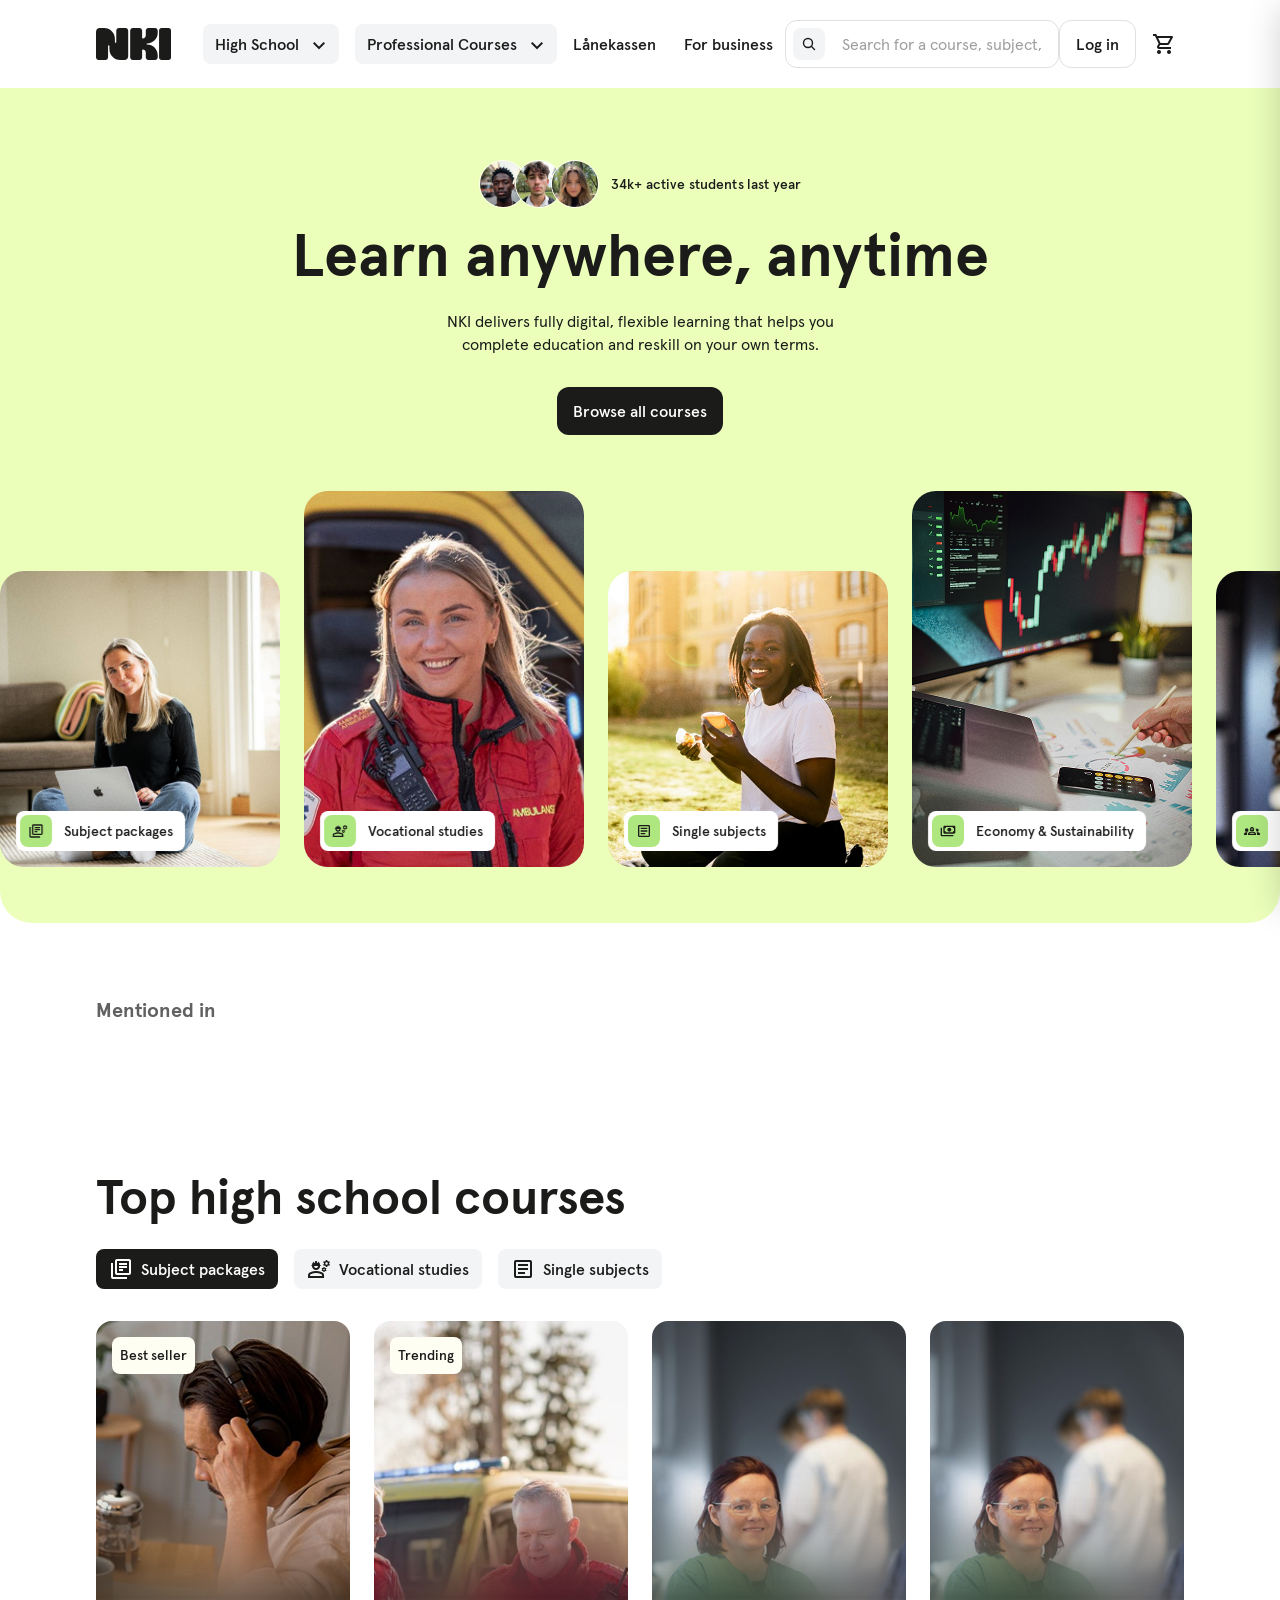
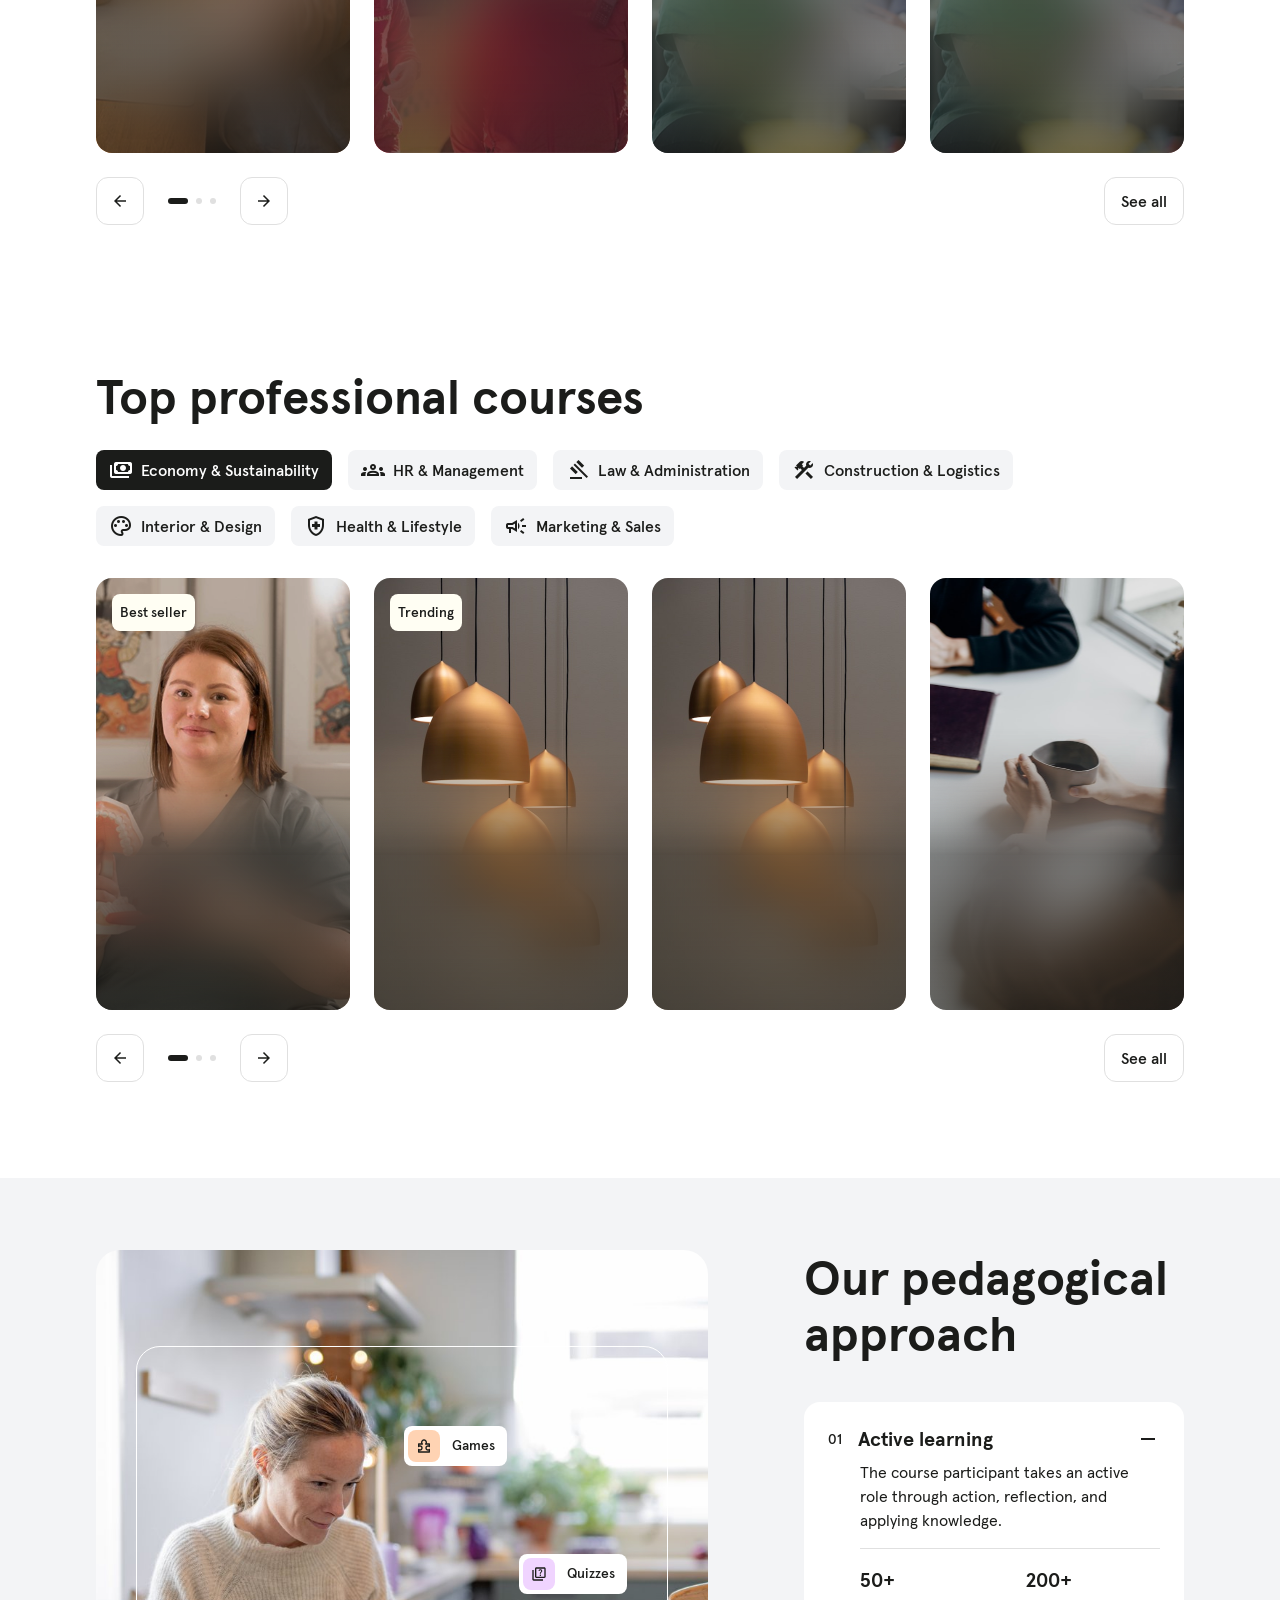
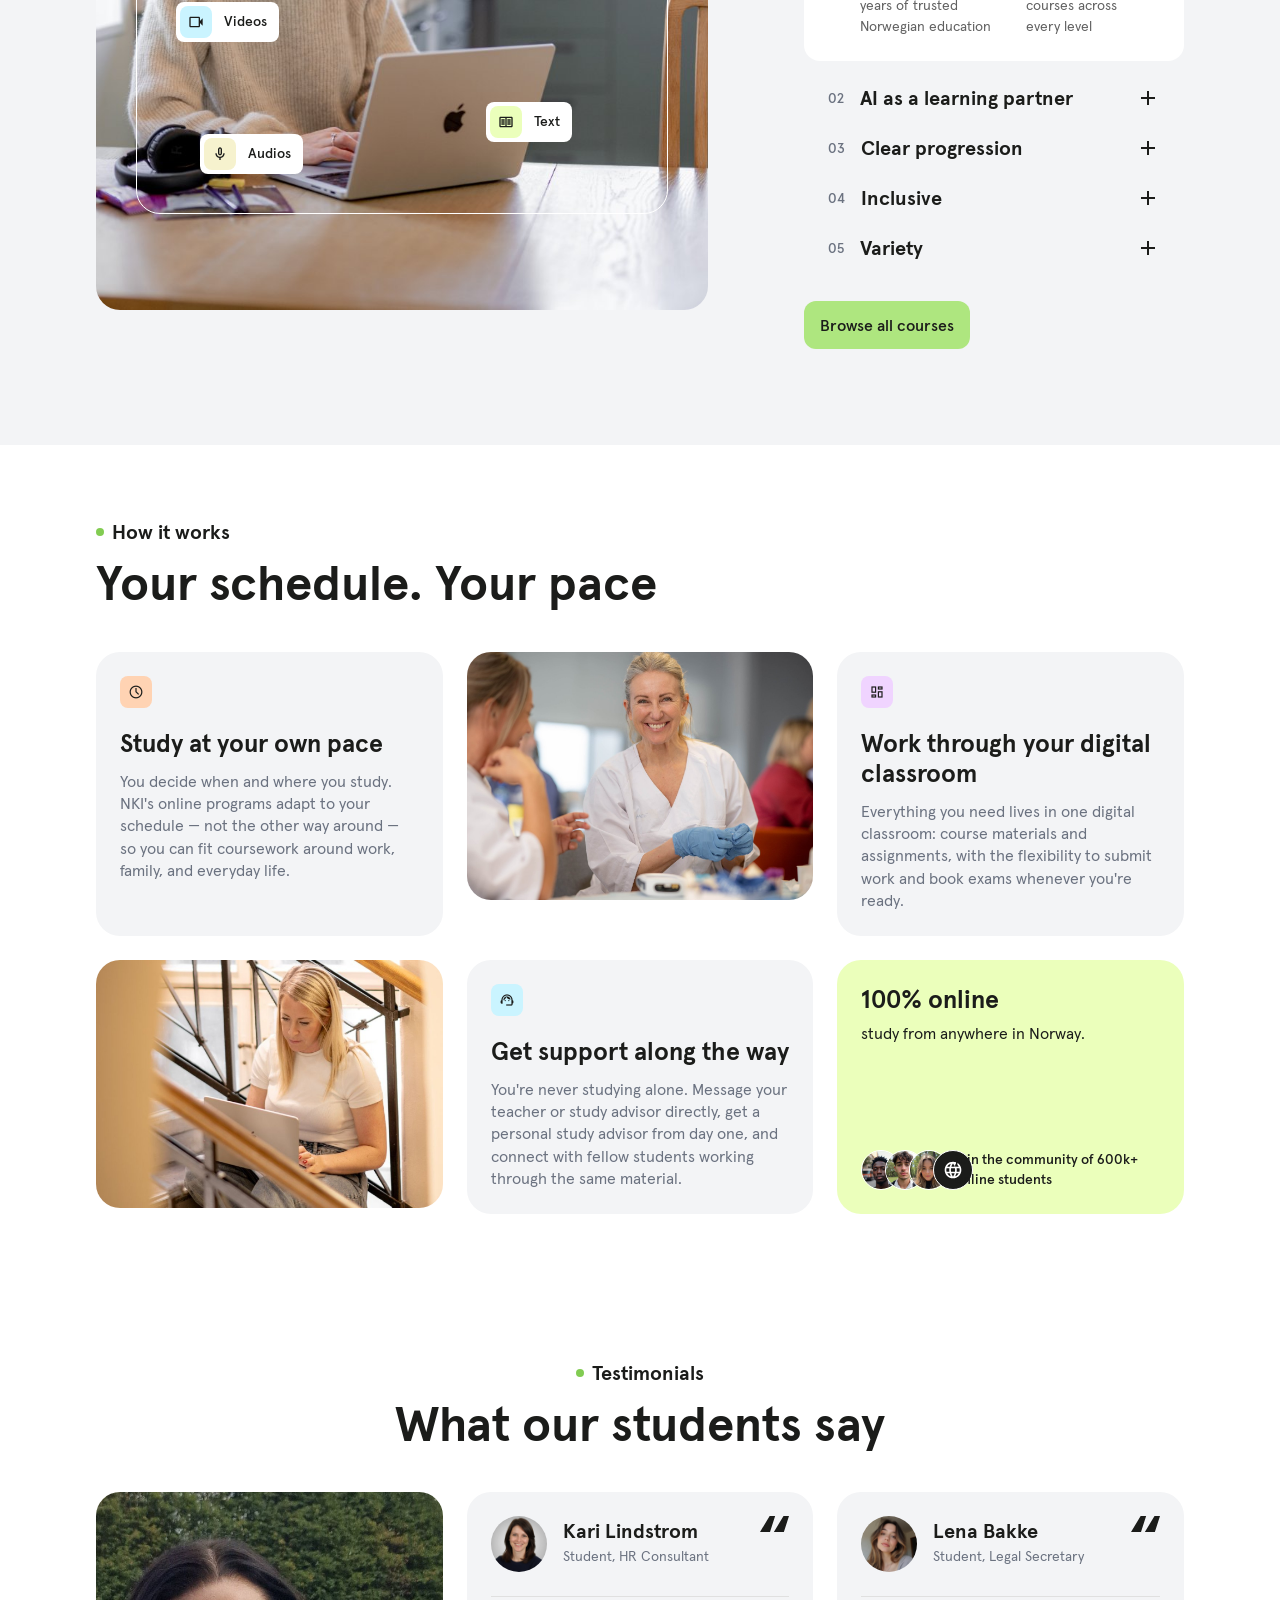
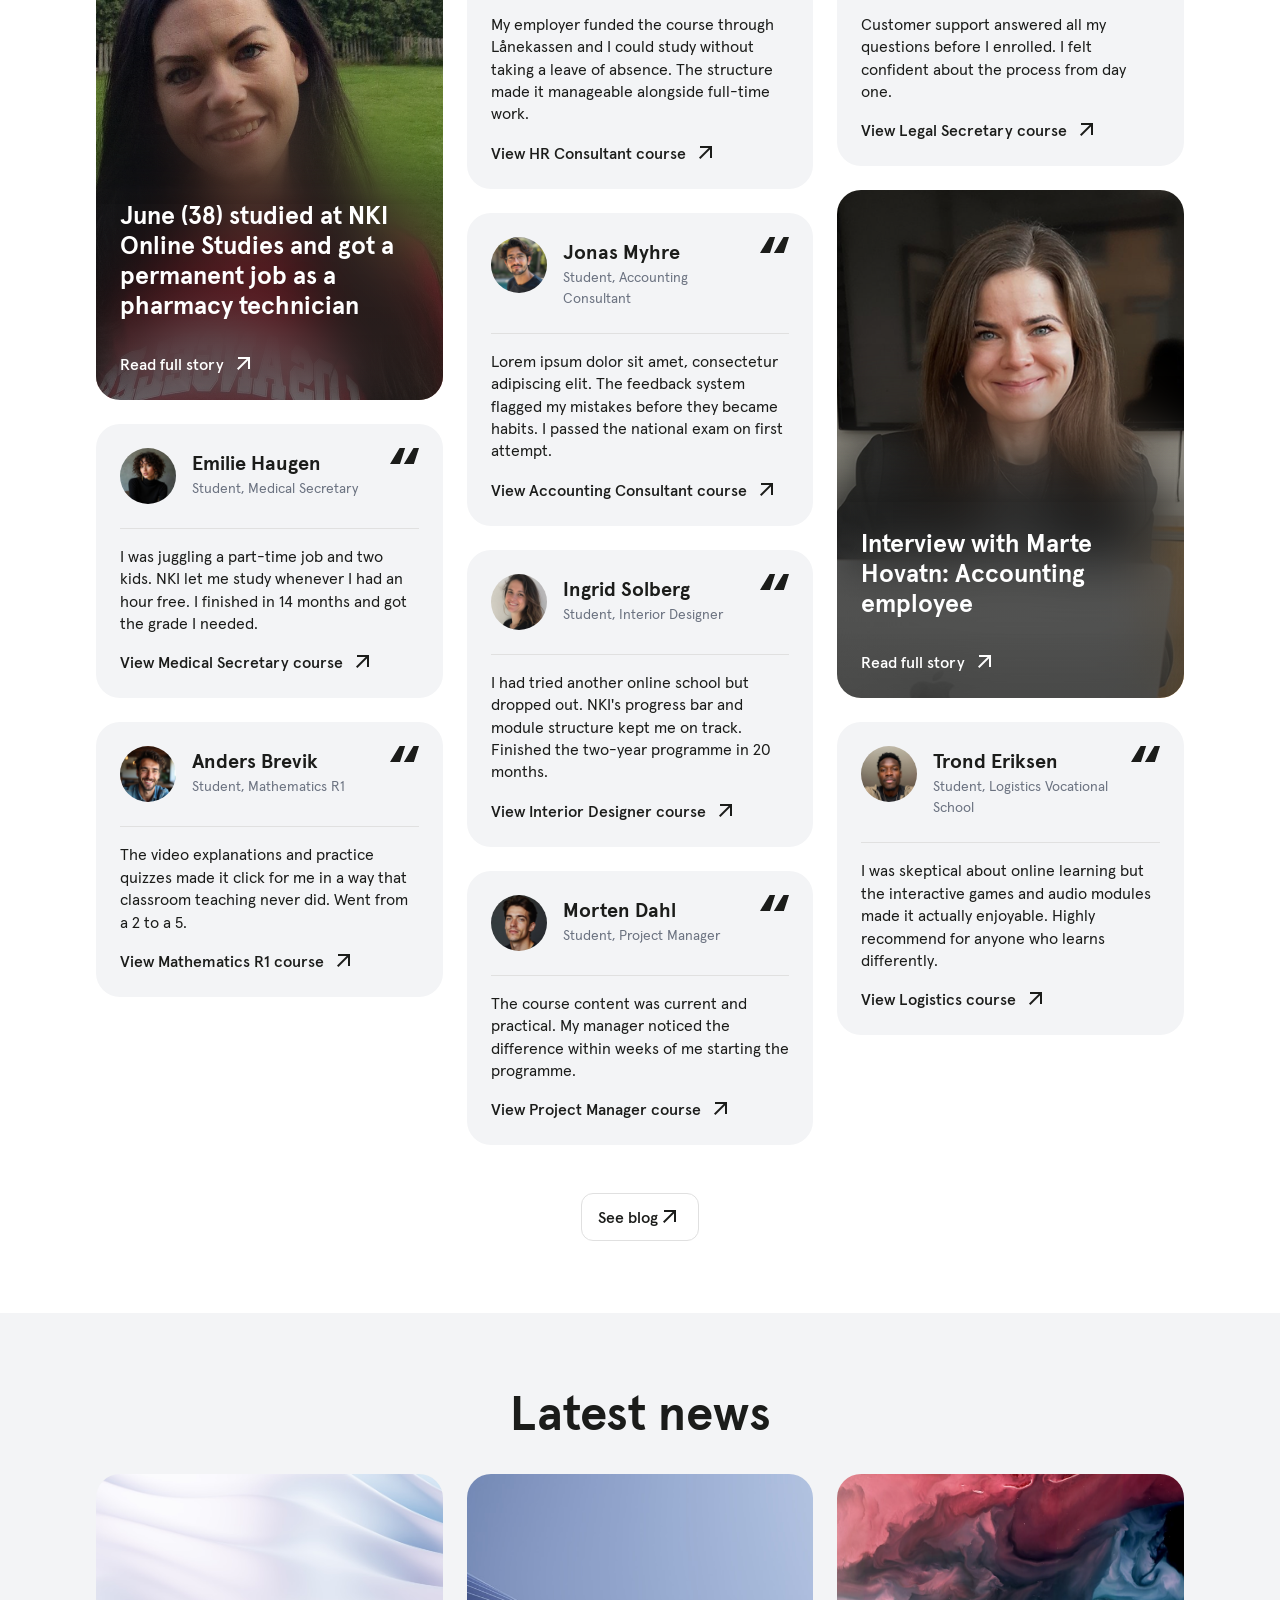
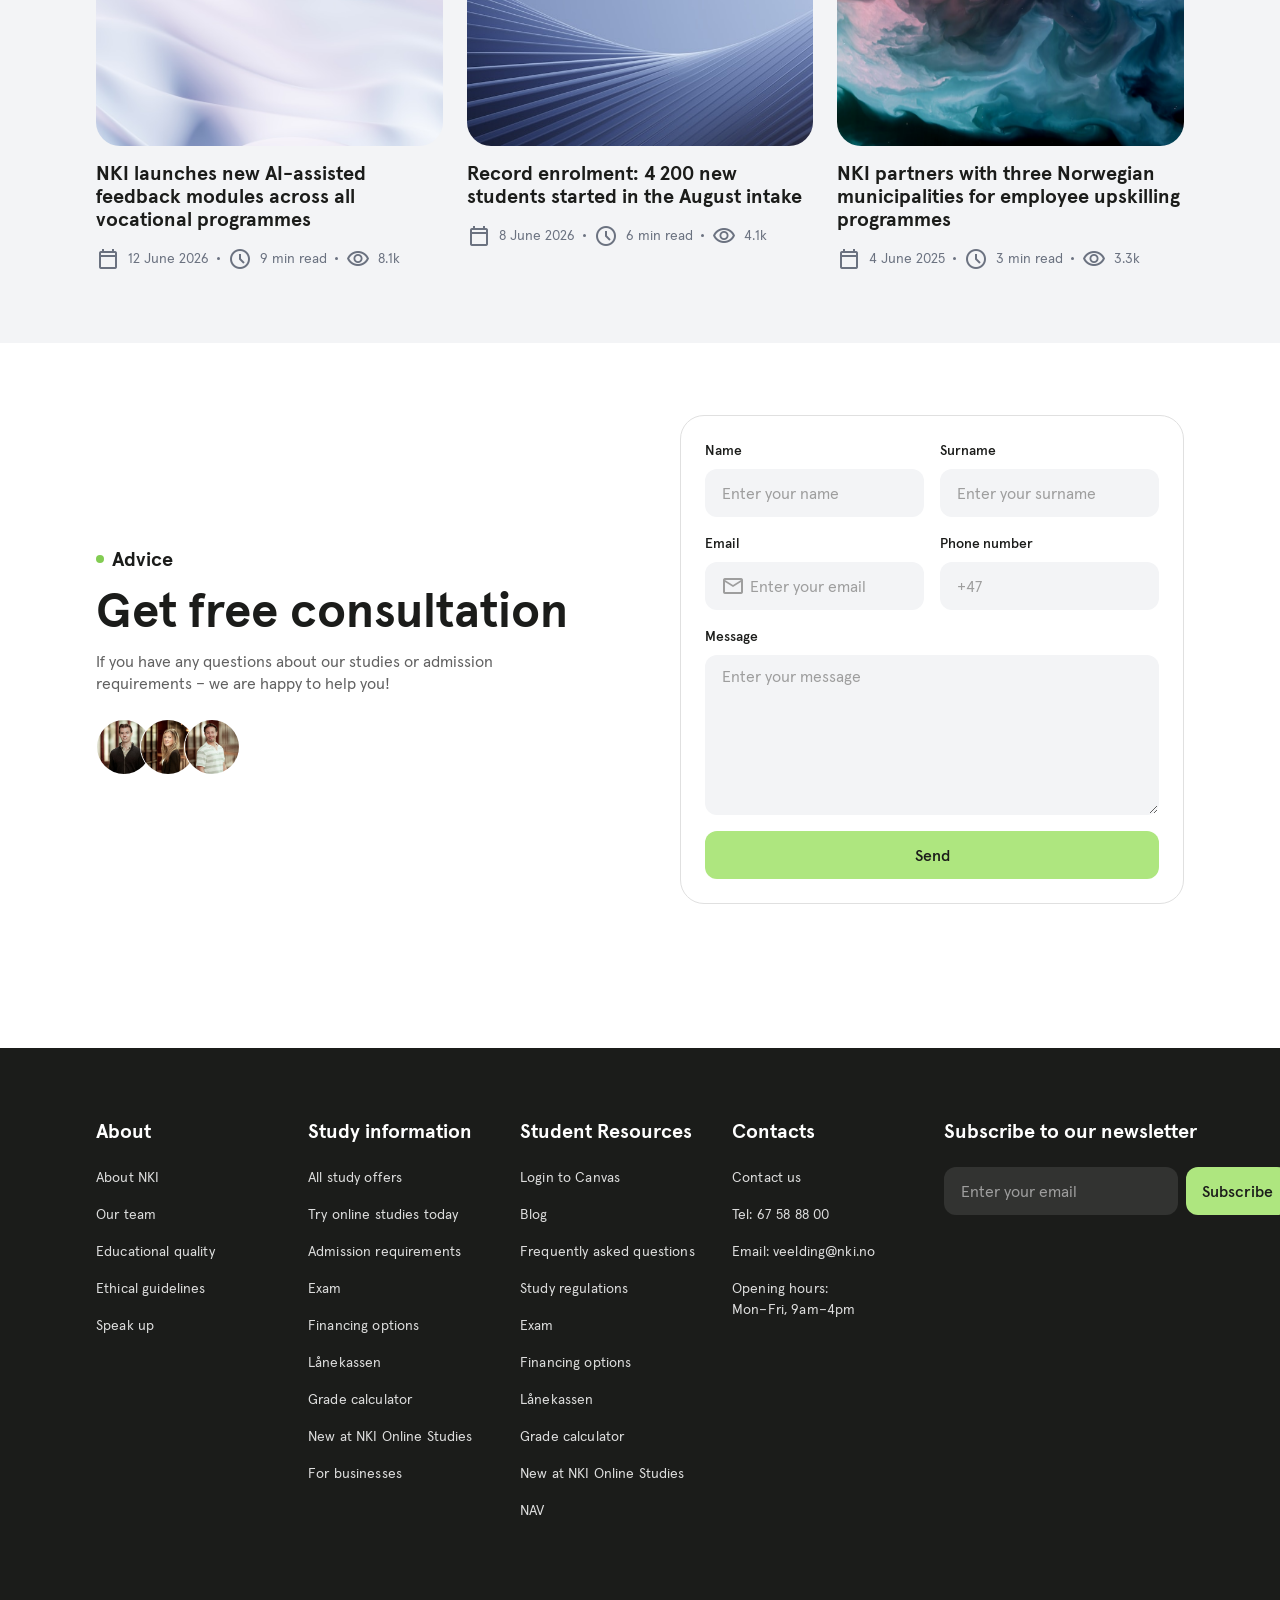
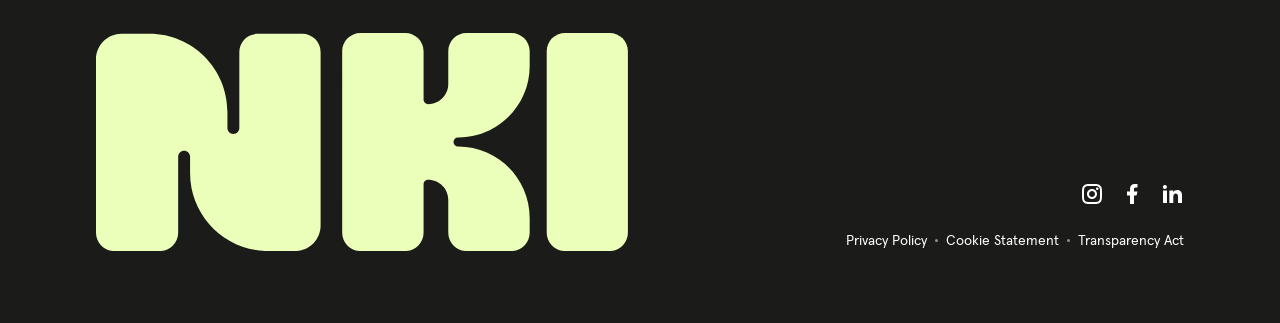
==== index.html @ 6afade83 "For Business calc: place each ROI metric icon in a subtle-accent color box (DS node 187:4405 palette" ====
<!DOCTYPE html>
<html lang="no">
<head>
  <meta charset="UTF-8">
  <meta name="viewport" content="width=device-width, initial-scale=1">
  <title>NKI Nettstudier — Homepage (lo-fi prototype)</title>
  <link rel="stylesheet" href="wireframe.css">
  <link rel="stylesheet" href="https://fonts.googleapis.com/css2?family=Material+Symbols+Outlined:opsz,wght,FILL,GRAD@20,400,0,0">
</head>
<body>

<!-- ════════════════════════════════════════════
     HEADER — fixed/sticky
════════════════════════════════════════════ -->
<header class="site-header">
  <div class="header-inner">

    <div class="header-brand-nav">
    <!-- 2.1 Logo -->
    <a href="#" class="header-logo" id="headerLogo">
      <img
        src="logos/NKI_Logo_Black_L.svg"
        alt="NKI Nettstudier">
    </a>

    <!-- 2.2 Primary navigation -->
    <nav class="primary-nav" aria-label="Primary">
      <ul class="nav-list">

        <!-- Tab 1: High School -->
        <li class="nav-item has-dropdown" id="tab-hs">
          <button class="nav-tab" aria-expanded="false">High School <span class="material-symbols-outlined chevron">keyboard_arrow_down</span></button>
          <div class="dropdown">
            <ul class="dropdown-list">
              <!-- High School Subject Packages › -->
              <li class="dropdown-item has-mega">
                <span class="item-label"><span class="material-symbols-outlined item-icon">library_books</span>Subject packages</span>
                <span class="material-symbols-outlined mega-arrow">chevron_right</span>
                <div class="mega-panel">
                  <ul>
                    <li>Generell studiekompetanse (23/5-regelen)</li>
                    <li>Påbygg Vg3</li>
                    <li>Påbygg Vg4</li>
                    <li>Medisinpakke Norge</li>
                    <li>Medisinpakke utland</li>
                    <li>Ingeniørpakken</li>
                    <li>Forkurs til ingeniørutdanning</li>
                  </ul>
                </div>
              </li>
              <!-- Vocational Studies for High School › -->
              <li class="dropdown-item has-mega">
                <span class="item-label"><span class="material-symbols-outlined item-icon">engineering</span>Vocational studies</span>
                <span class="material-symbols-outlined mega-arrow">chevron_right</span>
                <div class="mega-panel">
                  <ul>
                    <li>Health and upbringing subjects Vg1</li>
                    <li>Health worker subject Vg2</li>
                    <li>Ambulance subject Vg2</li>
                    <li>Child and youth work subject Vg2</li>
                    <li>Health Service Subject Vg2</li>
                    <li>Health Secretary Vg3</li>
                    <li>Dental secretary Vg3</li>
                    <li>Electrical and computer technology Vg1</li>
                    <li>Electrical energy and ecom Vg2</li>
                  </ul>
                </div>
              </li>
              <!-- High School Single Subjects › -->
              <li class="dropdown-item has-mega">
                <span class="item-label"><span class="material-symbols-outlined item-icon">article</span>Single Subjects</span>
                <span class="material-symbols-outlined mega-arrow">chevron_right</span>
                <div class="mega-panel">
                  <div class="mega-label">Most popular</div>
                  <ul>
                    <li>Mathematics R1</li>
                    <li>Mathematics R2</li>
                    <li>Biology 1</li>
                    <li>Biology 2</li>
                    <li>Chemistry 1</li>
                    <li>Chemistry 2</li>
                    <li>Physics 1</li>
                    <li>Mathematics S1</li>
                    <li>Mathematics S2</li>
                    <li>Geosciences 1</li>
                    <li>Mathematics 1T</li>
                  </ul>
                  <a href="#" class="mega-see-all">See all</a>
                </div>
              </li>
            </ul>
          </div>
        </li>

        <!-- Tab 2: Professional Courses -->
        <li class="nav-item has-dropdown" id="tab-sa">
          <button class="nav-tab" aria-expanded="false">Professional Courses <span class="material-symbols-outlined chevron">keyboard_arrow_down</span></button>
          <div class="dropdown">
            <ul class="dropdown-list">
              <li class="dropdown-item has-mega">
                <span class="item-label"><span class="material-symbols-outlined item-icon">payments</span>Economy and sustainability</span>
                <span class="material-symbols-outlined mega-arrow">chevron_right</span>
                <div class="mega-panel">
                  <div class="mega-label">Most popular</div>
                  <ul>
                    <li>Accounting consultant – 60 credits</li>
                    <li>Payroll and human resources employee – 30 credits</li>
                    <li>Accounting employee – 30 credits</li>
                    <li>Sustainability consultant – sustainable operations – 60 credits</li>
                    <li>Circular economy and climate accounting – 30 credits</li>
                    <li>Salary - Tripletex – 9 points</li>
                    <li>Introduction to financial management – online course</li>
                    <li>Circular economy – online course</li>
                    <li>Environmental reporting – 15 credits</li>
                  </ul>
                  <a href="#" class="mega-see-all">See all</a>
                </div>
              </li>
              <li class="dropdown-item has-mega">
                <span class="item-label"><span class="material-symbols-outlined item-icon">groups</span>HR and Management</span>
                <span class="material-symbols-outlined mega-arrow">chevron_right</span>
                <div class="mega-panel">
                  <div class="mega-label">Most popular</div>
                  <ul>
                    <li>HR consultant – 60 credits</li>
                    <li>Practical management – 30 credits</li>
                    <li>Project manager – 30 credits</li>
                    <li>Management and financial management – 30 credits</li>
                    <li>Practical HR management – course</li>
                    <li>The digital workplace – course</li>
                    <li>Relationship management – 5 credits</li>
                    <li>Human Resources Management – 10 credits</li>
                  </ul>
                  <a href="#" class="mega-see-all">See all</a>
                </div>
              </li>
              <li class="dropdown-item has-mega">
                <span class="item-label"><span class="material-symbols-outlined item-icon">gavel</span>Law and administration</span>
                <span class="material-symbols-outlined mega-arrow">chevron_right</span>
                <div class="mega-panel">
                  <div class="mega-label">Most popular</div>
                  <ul>
                    <li>Office worker – course</li>
                    <li>Legal secretary – 60 credits</li>
                    <li>Caseworker – 30 credits</li>
                    <li>Case management in the health and care sector – course</li>
                    <li>Legal office assistant – 30 credits</li>
                    <li>Microsoft Office 365 basic – 5 points</li>
                    <li>Business Law – 10 credits</li>
                    <li>Labor law – course</li>
                  </ul>
                  <a href="#" class="mega-see-all">See all</a>
                </div>
              </li>
              <li class="dropdown-item has-mega">
                <span class="item-label"><span class="material-symbols-outlined item-icon">construction</span>Construction and logistics</span>
                <span class="material-symbols-outlined mega-arrow">chevron_right</span>
                <div class="mega-panel">
                  <div class="mega-label">Most popular</div>
                  <ul>
                    <li>Logistics Vocational School – 30 credits</li>
                    <li>Operations technician – construction and property – 30 credits</li>
                    <li>Technical draftsman – construction – course</li>
                    <li>Revit Architecture – course</li>
                    <li>Technical installations – 10 credits</li>
                    <li>Preparatory course Bachelor of Engineering – course</li>
                    <li>ArchiCad drawing course – course</li>
                    <li>Technology and digital competence – 5 credits</li>
                    <li>License for passenger and freight transport – course</li>
                  </ul>
                  <a href="#" class="mega-see-all">See all</a>
                </div>
              </li>
              <li class="dropdown-item has-mega">
                <span class="item-label"><span class="material-symbols-outlined item-icon">palette</span>Interior and design</span>
                <span class="material-symbols-outlined mega-arrow">chevron_right</span>
                <div class="mega-panel">
                  <ul>
                    <li>Interior designer</li>
                    <li>Home Stylist</li>
                  </ul>
                </div>
              </li>
              <li class="dropdown-item has-mega">
                <span class="item-label"><span class="material-symbols-outlined item-icon">health_and_safety</span>Health and lifestyle</span>
                <span class="material-symbols-outlined mega-arrow">chevron_right</span>
                <div class="mega-panel">
                  <div class="mega-label">Most popular</div>
                  <ul>
                    <li>Medical Secretary</li>
                    <li>Dental assistant</li>
                    <li>Health and upbringing subjects</li>
                    <li>Nursing assistant</li>
                    <li>Ambulance profession</li>
                    <li>Case management in the health and care sector</li>
                    <li>Healthcare profession</li>
                    <li>Exercise as medicine</li>
                    <li>Health Secretary</li>
                    <li>Stress and stress management</li>
                    <li>Nutrition and sustainable diet</li>
                  </ul>
                  <a href="#" class="mega-see-all">See all</a>
                </div>
              </li>
              <li class="dropdown-item has-mega">
                <span class="item-label"><span class="material-symbols-outlined item-icon">campaign</span>Marketing and sales</span>
                <span class="material-symbols-outlined mega-arrow">chevron_right</span>
                <div class="mega-panel">
                  <div class="mega-label">Most popular</div>
                  <ul>
                    <li>Introduction to digital marketing – course</li>
                    <li>Consultative sales – course</li>
                    <li>Social Media and Content Marketing – course</li>
                    <li>Google tools – course</li>
                    <li>Introduction to Marketing – course</li>
                  </ul>
                  <a href="#" class="mega-see-all">See all</a>
                </div>
              </li>
            </ul>
          </div>
        </li>

        <!-- Tab 6–7: Plain links -->
        <li class="nav-item"><a href="#" class="nav-tab plain">Lånekassen</a></li>
        <li class="nav-item"><a href="#" class="nav-tab plain" id="navBusinessLink">For business</a></li>

      </ul>
    </nav>
    </div>

    <!-- 2.3 Search bar -->
    <div class="header-search">
      <div class="search-wrap">
        <span class="search-icon-left" aria-hidden="true">
          <svg width="14" height="14" viewBox="0 0 14 14" fill="none">
            <circle cx="6" cy="6" r="4.5" stroke="currentColor" stroke-width="1.4"/>
            <line x1="9.5" y1="9.5" x2="12.5" y2="12.5" stroke="currentColor" stroke-width="1.4" stroke-linecap="round"/>
          </svg>
        </span>
        <input
          type="text"
          id="headerSearch"
          class="search-input"
          placeholder="Search for a course, subject, topic..."
          autocomplete="off"
          aria-autocomplete="list">
        <button class="search-clear" id="searchClear" aria-label="Clear search">&#x2715;</button>
      </div>

      <!-- Autocomplete dropdown -->
      <div class="search-dropdown" id="searchDropdown" role="listbox">

        <!-- Default panel: shown when input is empty -->
        <div id="searchDefaultPanel">

          <!-- Section 1: Recent searches -->
          <div class="search-section search-section--recent">
            <div class="search-section-label">Recent searches</div>
            <ul class="recent-list">
              <li role="option"><span class="material-symbols-outlined recent-icon">history</span><span class="recent-q">Office worker</span><span class="recent-scope">in Law &amp; Administration</span></li>
              <li role="option"><span class="material-symbols-outlined recent-icon">history</span><span class="recent-q">Medical Secretary</span><span class="recent-scope">in Health &amp; Lifestyle</span></li>
              <li role="option"><span class="material-symbols-outlined recent-icon">history</span><span class="recent-q">Mathematics R1</span><span class="recent-scope">in Single Subjects</span></li>
            </ul>
          </div>

          <!-- Section 2: Trending course cards -->
          <div class="search-section">
            <div class="search-section-label">Trending now</div>
            <div class="search-course-grid">
              <div class="s-card" role="option">
                <div class="s-card-img"><img src="images/design-system/courses/hs-01.jpg" alt=""></div>
                <div class="s-card-name">General Study Competence</div>
                <div class="s-card-meta"><span>Package</span><span class="s-card-dot"></span><span>6 months</span></div>
                <div class="s-card-price">Kr 8 490</div>
              </div>
              <div class="s-card" role="option">
                <div class="s-card-img"><img src="images/design-system/courses/pro-01.jpg" alt=""></div>
                <div class="s-card-name">Medical Secretary</div>
                <div class="s-card-meta"><span>Course</span><span class="s-card-dot"></span><span>6 months</span></div>
                <div class="s-card-price">Kr 12 900</div>
              </div>
              <div class="s-card" role="option">
                <div class="s-card-img"><img src="images/design-system/courses/pro-02.jpg" alt=""></div>
                <div class="s-card-name">Interior Designer</div>
                <div class="s-card-meta"><span>Course</span><span class="s-card-dot"></span><span>6 months</span></div>
                <div class="s-card-price">Kr 19 900</div>
              </div>
            </div>
          </div>

        </div><!-- /searchDefaultPanel -->

        <!-- Live results panel: shown when user is typing -->
        <div id="searchResultsPanel" class="search-section" hidden>
          <div class="search-section-label" id="searchResultsLabel">Matching courses</div>
          <div class="search-course-grid" id="searchResultsGrid"></div>
        </div>

        <!-- Empty state: shown when query matches nothing -->
        <div id="searchEmptyState" class="search-empty" hidden>
          No courses found for "<span id="searchEmptyQuery"></span>"
        </div>

      </div><!-- /search-dropdown -->
    </div>

    <!-- 2.4 Header right -->
    <div class="header-right">
      <button class="btn-login" id="loginBtn">Log in</button>
      <!-- Mobile-only search icon (opens full-screen search overlay) -->
      <button class="mob-search-btn" id="mobSearchBtn" aria-label="Search">
        <span class="material-symbols-outlined">search</span>
      </button>
      <button class="btn-cart" id="cartBtn" aria-label="Cart">
        <span class="material-symbols-outlined cart-icon">shopping_cart</span>
      </button>
    </div>

    <!-- 2.5 Hamburger (mobile only) -->
    <button class="hamburger" id="hamburgerBtn" aria-label="Open menu" aria-expanded="false">
      <span class="ham-line"></span>
      <span class="ham-line"></span>
      <span class="ham-line"></span>
    </button>

  </div>
</header>

<!-- ════════════════════════════════════════════
     MOBILE FULLSCREEN MENU
════════════════════════════════════════════ -->
<div class="mob-menu" id="mobMenu" aria-hidden="true">

  <!-- ── PANEL ROOT ───────────────────────── -->
  <div class="mob-panel is-active" id="mobPanelRoot">
    <div class="mob-menu-hd">
      <a class="mob-menu-logo" href="#" id="mobLogoLink">
        <img src="logos/NKI_Logo_Black_L.svg" alt="NKI Nettstudier">
      </a>
      <button class="mob-menu-close" id="mobMenuClose" aria-label="Close menu">
        <svg width="20" height="20" viewBox="0 0 20 20" fill="none" stroke="currentColor" stroke-width="1.8" stroke-linecap="round">
          <line x1="3" y1="3" x2="17" y2="17"/><line x1="17" y1="3" x2="3" y2="17"/>
        </svg>
      </button>
    </div>
    <nav class="mob-nav">
      <ul class="mob-root-list">
        <li>
          <button class="mob-drill-btn" data-target="mobPanelHs">
            <span>High School</span>
            <svg width="16" height="16" viewBox="0 0 16 16" fill="none" stroke="currentColor" stroke-width="1.8" stroke-linecap="round" stroke-linejoin="round"><polyline points="6 4 10 8 6 12"/></svg>
          </button>
        </li>
        <li>
          <button class="mob-drill-btn" data-target="mobPanelPro">
            <span>Professional Courses</span>
            <svg width="16" height="16" viewBox="0 0 16 16" fill="none" stroke="currentColor" stroke-width="1.8" stroke-linecap="round" stroke-linejoin="round"><polyline points="6 4 10 8 6 12"/></svg>
          </button>
        </li>
        <li><a href="#" class="mob-nav-link">Lånekassen</a></li>
        <li><a href="#" class="mob-nav-link" id="mobBusinessLink">For business</a></li>
      </ul>
    </nav>
    <div class="mob-menu-footer">
      <button class="btn-login mob-login-btn" id="mobLoginBtn">Log in</button>
    </div>
  </div>

  <!-- ── PANEL HIGH SCHOOL ─────────────────── -->
  <div class="mob-panel" id="mobPanelHs">
    <div class="mob-panel-hd">
      <button class="mob-back-btn" data-back="mobPanelRoot" aria-label="Back">
        <svg width="20" height="20" viewBox="0 0 20 20" fill="none" stroke="currentColor" stroke-width="1.8" stroke-linecap="round" stroke-linejoin="round"><polyline points="12 4 6 10 12 16"/></svg>
      </button>
      <span class="mob-panel-title">High School</span>
      <button class="mob-menu-close-btn" aria-label="Close menu">
        <svg width="20" height="20" viewBox="0 0 20 20" fill="none" stroke="currentColor" stroke-width="1.8" stroke-linecap="round">
          <line x1="3" y1="3" x2="17" y2="17"/><line x1="17" y1="3" x2="3" y2="17"/>
        </svg>
      </button>
    </div>
    <div class="mob-panel-body">

      <div class="mob-sub-acc">
        <button class="mob-sub-trigger" aria-expanded="false">Subject Packages
          <svg class="mob-sub-chev" width="16" height="16" viewBox="0 0 16 16" fill="none" stroke="currentColor" stroke-width="1.8" stroke-linecap="round" stroke-linejoin="round"><polyline points="4 6 8 10 12 6"/></svg>
        </button>
        <div class="mob-sub-body" hidden>
          <ul class="mob-sub-links">
            <li><a href="#" class="mob-sub-link">Generell studiekompetanse (23/5-regelen)</a></li>
            <li><a href="#" class="mob-sub-link">Påbygg Vg3</a></li>
            <li><a href="#" class="mob-sub-link">Påbygg Vg4</a></li>
            <li><a href="#" class="mob-sub-link">Medisinpakke Norge</a></li>
            <li><a href="#" class="mob-sub-link">Medisinpakke utland</a></li>
            <li><a href="#" class="mob-sub-link">Ingeniørpakken</a></li>
            <li><a href="#" class="mob-sub-link">Forkurs til ingeniørutdanning</a></li>
          </ul>
        </div>
      </div>

      <div class="mob-sub-acc">
        <button class="mob-sub-trigger" aria-expanded="false">Vocational Studies
          <svg class="mob-sub-chev" width="16" height="16" viewBox="0 0 16 16" fill="none" stroke="currentColor" stroke-width="1.8" stroke-linecap="round" stroke-linejoin="round"><polyline points="4 6 8 10 12 6"/></svg>
        </button>
        <div class="mob-sub-body" hidden>
          <ul class="mob-sub-links">
            <li><a href="#" class="mob-sub-link">Health and upbringing subjects Vg1</a></li>
            <li><a href="#" class="mob-sub-link">Health worker subject Vg2</a></li>
            <li><a href="#" class="mob-sub-link">Ambulance subject Vg2</a></li>
            <li><a href="#" class="mob-sub-link">Child and youth work subject Vg2</a></li>
            <li><a href="#" class="mob-sub-link">Health Service Subject Vg2</a></li>
            <li><a href="#" class="mob-sub-link">Health Secretary Vg3</a></li>
            <li><a href="#" class="mob-sub-link">Dental secretary Vg3</a></li>
            <li><a href="#" class="mob-sub-link">Electrical and computer technology Vg1</a></li>
            <li><a href="#" class="mob-sub-link">Electrical energy and ecom Vg2</a></li>
          </ul>
        </div>
      </div>

      <div class="mob-sub-acc">
        <button class="mob-sub-trigger" aria-expanded="false">Single Subjects
          <svg class="mob-sub-chev" width="16" height="16" viewBox="0 0 16 16" fill="none" stroke="currentColor" stroke-width="1.8" stroke-linecap="round" stroke-linejoin="round"><polyline points="4 6 8 10 12 6"/></svg>
        </button>
        <div class="mob-sub-body" hidden>
          <p class="mob-sub-label">Most popular</p>
          <ul class="mob-sub-links">
            <li><a href="#" class="mob-sub-link">Mathematics R1</a></li>
            <li><a href="#" class="mob-sub-link">Mathematics R2</a></li>
            <li><a href="#" class="mob-sub-link">Biology 1</a></li>
            <li><a href="#" class="mob-sub-link">Biology 2</a></li>
            <li><a href="#" class="mob-sub-link">Chemistry 1</a></li>
            <li><a href="#" class="mob-sub-link">Chemistry 2</a></li>
            <li><a href="#" class="mob-sub-link">Physics 1</a></li>
            <li><a href="#" class="mob-sub-link">Mathematics S1</a></li>
            <li><a href="#" class="mob-sub-link">Mathematics S2</a></li>
            <li><a href="#" class="mob-sub-link">Geosciences 1</a></li>
            <li><a href="#" class="mob-sub-link">Mathematics 1T</a></li>
          </ul>
          <a href="#" class="mob-sub-see-all">See all →</a>
        </div>
      </div>

    </div>
  </div>

  <!-- ── PANEL PROFESSIONAL COURSES ───────── -->
  <div class="mob-panel" id="mobPanelPro">
    <div class="mob-panel-hd">
      <button class="mob-back-btn" data-back="mobPanelRoot" aria-label="Back">
        <svg width="20" height="20" viewBox="0 0 20 20" fill="none" stroke="currentColor" stroke-width="1.8" stroke-linecap="round" stroke-linejoin="round"><polyline points="12 4 6 10 12 16"/></svg>
      </button>
      <span class="mob-panel-title">Professional Courses</span>
      <button class="mob-menu-close-btn" aria-label="Close menu">
        <svg width="20" height="20" viewBox="0 0 20 20" fill="none" stroke="currentColor" stroke-width="1.8" stroke-linecap="round">
          <line x1="3" y1="3" x2="17" y2="17"/><line x1="17" y1="3" x2="3" y2="17"/>
        </svg>
      </button>
    </div>
    <div class="mob-panel-body">

      <div class="mob-sub-acc">
        <button class="mob-sub-trigger" aria-expanded="false">Economy and Sustainability
          <svg class="mob-sub-chev" width="16" height="16" viewBox="0 0 16 16" fill="none" stroke="currentColor" stroke-width="1.8" stroke-linecap="round" stroke-linejoin="round"><polyline points="4 6 8 10 12 6"/></svg>
        </button>
        <div class="mob-sub-body" hidden>
          <ul class="mob-sub-links">
            <li><a href="#" class="mob-sub-link">Accounting consultant – 60 credits</a></li>
            <li><a href="#" class="mob-sub-link">Payroll and human resources employee – 30 credits</a></li>
            <li><a href="#" class="mob-sub-link">Accounting employee – 30 credits</a></li>
            <li><a href="#" class="mob-sub-link">Sustainability consultant – sustainable operations – 60 credits</a></li>
            <li><a href="#" class="mob-sub-link">Circular economy and climate accounting – 30 credits</a></li>
            <li><a href="#" class="mob-sub-link">Salary - Tripletex – 9 points</a></li>
            <li><a href="#" class="mob-sub-link">Introduction to financial management – online course</a></li>
            <li><a href="#" class="mob-sub-link">Circular economy – online course</a></li>
            <li><a href="#" class="mob-sub-link">Environmental reporting – 15 credits</a></li>
          </ul>
          <a href="#" class="mob-sub-see-all">See all →</a>
        </div>
      </div>

      <div class="mob-sub-acc">
        <button class="mob-sub-trigger" aria-expanded="false">HR and Management
          <svg class="mob-sub-chev" width="16" height="16" viewBox="0 0 16 16" fill="none" stroke="currentColor" stroke-width="1.8" stroke-linecap="round" stroke-linejoin="round"><polyline points="4 6 8 10 12 6"/></svg>
        </button>
        <div class="mob-sub-body" hidden>
          <ul class="mob-sub-links">
            <li><a href="#" class="mob-sub-link">HR consultant – 60 credits</a></li>
            <li><a href="#" class="mob-sub-link">Practical management – 30 credits</a></li>
            <li><a href="#" class="mob-sub-link">Project manager – 30 credits</a></li>
            <li><a href="#" class="mob-sub-link">Management and financial management – 30 credits</a></li>
            <li><a href="#" class="mob-sub-link">Practical HR management – course</a></li>
            <li><a href="#" class="mob-sub-link">The digital workplace – course</a></li>
            <li><a href="#" class="mob-sub-link">Relationship management – 5 credits</a></li>
            <li><a href="#" class="mob-sub-link">Human Resources Management – 10 credits</a></li>
          </ul>
          <a href="#" class="mob-sub-see-all">See all →</a>
        </div>
      </div>

      <div class="mob-sub-acc">
        <button class="mob-sub-trigger" aria-expanded="false">Law and Administration
          <svg class="mob-sub-chev" width="16" height="16" viewBox="0 0 16 16" fill="none" stroke="currentColor" stroke-width="1.8" stroke-linecap="round" stroke-linejoin="round"><polyline points="4 6 8 10 12 6"/></svg>
        </button>
        <div class="mob-sub-body" hidden>
          <ul class="mob-sub-links">
            <li><a href="#" class="mob-sub-link">Office worker – course</a></li>
            <li><a href="#" class="mob-sub-link">Legal secretary – 60 credits</a></li>
            <li><a href="#" class="mob-sub-link">Caseworker – 30 credits</a></li>
            <li><a href="#" class="mob-sub-link">Case management in the health and care sector – course</a></li>
            <li><a href="#" class="mob-sub-link">Legal office assistant – 30 credits</a></li>
            <li><a href="#" class="mob-sub-link">Microsoft Office 365 basic – 5 points</a></li>
            <li><a href="#" class="mob-sub-link">Business Law – 10 credits</a></li>
            <li><a href="#" class="mob-sub-link">Labor law – course</a></li>
          </ul>
          <a href="#" class="mob-sub-see-all">See all →</a>
        </div>
      </div>

      <div class="mob-sub-acc">
        <button class="mob-sub-trigger" aria-expanded="false">Construction and Logistics
          <svg class="mob-sub-chev" width="16" height="16" viewBox="0 0 16 16" fill="none" stroke="currentColor" stroke-width="1.8" stroke-linecap="round" stroke-linejoin="round"><polyline points="4 6 8 10 12 6"/></svg>
        </button>
        <div class="mob-sub-body" hidden>
          <ul class="mob-sub-links">
            <li><a href="#" class="mob-sub-link">Logistics Vocational School – 30 credits</a></li>
            <li><a href="#" class="mob-sub-link">Operations technician – construction and property – 30 credits</a></li>
            <li><a href="#" class="mob-sub-link">Technical draftsman – construction – course</a></li>
            <li><a href="#" class="mob-sub-link">Revit Architecture – course</a></li>
            <li><a href="#" class="mob-sub-link">Technical installations – 10 credits</a></li>
            <li><a href="#" class="mob-sub-link">Preparatory course Bachelor of Engineering – course</a></li>
            <li><a href="#" class="mob-sub-link">ArchiCad drawing course – course</a></li>
            <li><a href="#" class="mob-sub-link">Technology and digital competence – 5 credits</a></li>
            <li><a href="#" class="mob-sub-link">License for passenger and freight transport – course</a></li>
          </ul>
          <a href="#" class="mob-sub-see-all">See all →</a>
        </div>
      </div>

      <div class="mob-sub-acc">
        <button class="mob-sub-trigger" aria-expanded="false">Interior and Design
          <svg class="mob-sub-chev" width="16" height="16" viewBox="0 0 16 16" fill="none" stroke="currentColor" stroke-width="1.8" stroke-linecap="round" stroke-linejoin="round"><polyline points="4 6 8 10 12 6"/></svg>
        </button>
        <div class="mob-sub-body" hidden>
          <ul class="mob-sub-links">
            <li><a href="#" class="mob-sub-link">Interior designer</a></li>
            <li><a href="#" class="mob-sub-link">Home Stylist</a></li>
          </ul>
        </div>
      </div>

      <div class="mob-sub-acc">
        <button class="mob-sub-trigger" aria-expanded="false">Health and Lifestyle
          <svg class="mob-sub-chev" width="16" height="16" viewBox="0 0 16 16" fill="none" stroke="currentColor" stroke-width="1.8" stroke-linecap="round" stroke-linejoin="round"><polyline points="4 6 8 10 12 6"/></svg>
        </button>
        <div class="mob-sub-body" hidden>
          <ul class="mob-sub-links">
            <li><a href="#" class="mob-sub-link">Medical Secretary</a></li>
            <li><a href="#" class="mob-sub-link">Dental assistant</a></li>
            <li><a href="#" class="mob-sub-link">Health and upbringing subjects</a></li>
            <li><a href="#" class="mob-sub-link">Nursing assistant</a></li>
            <li><a href="#" class="mob-sub-link">Ambulance profession</a></li>
            <li><a href="#" class="mob-sub-link">Case management in the health and care sector</a></li>
            <li><a href="#" class="mob-sub-link">Healthcare profession</a></li>
            <li><a href="#" class="mob-sub-link">Exercise as medicine</a></li>
            <li><a href="#" class="mob-sub-link">Health Secretary</a></li>
            <li><a href="#" class="mob-sub-link">Stress and stress management</a></li>
            <li><a href="#" class="mob-sub-link">Nutrition and sustainable diet</a></li>
          </ul>
          <a href="#" class="mob-sub-see-all">See all →</a>
        </div>
      </div>

      <div class="mob-sub-acc">
        <button class="mob-sub-trigger" aria-expanded="false">Marketing and Sales
          <svg class="mob-sub-chev" width="16" height="16" viewBox="0 0 16 16" fill="none" stroke="currentColor" stroke-width="1.8" stroke-linecap="round" stroke-linejoin="round"><polyline points="4 6 8 10 12 6"/></svg>
        </button>
        <div class="mob-sub-body" hidden>
          <ul class="mob-sub-links">
            <li><a href="#" class="mob-sub-link">Introduction to digital marketing – course</a></li>
            <li><a href="#" class="mob-sub-link">Consultative sales – course</a></li>
            <li><a href="#" class="mob-sub-link">Social Media and Content Marketing – course</a></li>
            <li><a href="#" class="mob-sub-link">Google tools – course</a></li>
            <li><a href="#" class="mob-sub-link">Introduction to Marketing – course</a></li>
          </ul>
          <a href="#" class="mob-sub-see-all">See all →</a>
        </div>
      </div>

    </div>
  </div>

</div>
<div class="mob-overlay" id="mobOverlay"></div>

<!-- Mobile fullscreen search overlay -->
<div class="mob-search-overlay" id="mobSearchOverlay" role="search">
  <div class="mob-search-hd">
    <button class="mob-search-back" id="mobSearchBack" aria-label="Close search">
      <span class="material-symbols-outlined" style="font-size:22px">arrow_back</span>
    </button>
    <div class="mob-search-field">
      <span class="search-icon-left">
        <span class="material-symbols-outlined" style="font-size:18px">search</span>
      </span>
      <input type="text" id="mobSearchInp" class="mob-search-inp" placeholder="Search…" autocomplete="off" aria-label="Search courses">
      <button class="mob-search-clear" id="mobSearchClear" aria-label="Clear search">&#x2715;</button>
    </div>
  </div>
  <div class="mob-search-body" id="mobSearchBody">
    <div class="mob-search-recent-title">Recent searches</div>
    <div class="mob-search-hint"><span class="mob-search-hint-icon">history</span><span class="recent-q">Office worker</span><span class="recent-scope">in HR and administration</span></div>
    <div class="mob-search-hint"><span class="mob-search-hint-icon">history</span><span class="recent-q">Medical Secretary</span><span class="recent-scope">in Health and lifestyle</span></div>
    <div class="mob-search-hint"><span class="mob-search-hint-icon">history</span><span class="recent-q">Mathematics R1</span><span class="recent-scope">in Single Subjects for High School</span></div>
    <div class="mob-search-popular">
      <div class="mob-search-recent-title">Most popular</div>
      <div class="mob-search-pop-card" data-course-name="Påbygg – Studieforberedende VG3">
        <div class="mob-search-pop-img"></div>
        <div class="mob-search-pop-info">
          <div class="mob-search-pop-name">Påbygg – Studieforberedende VG3</div>
          <div class="mob-search-pop-meta">Package · High School</div>
        </div>
        <div class="mob-search-pop-price">14 900 kr</div>
      </div>
      <div class="mob-search-pop-card" data-course-name="Medical Secretary">
        <div class="mob-search-pop-img"></div>
        <div class="mob-search-pop-info">
          <div class="mob-search-pop-name">Medical Secretary</div>
          <div class="mob-search-pop-meta">Package · Professional</div>
        </div>
        <div class="mob-search-pop-price">12 900 kr</div>
      </div>
      <div class="mob-search-pop-card" data-course-name="Interior Design — Foundation">
        <div class="mob-search-pop-img"></div>
        <div class="mob-search-pop-info">
          <div class="mob-search-pop-name">Interior Design — Foundation</div>
          <div class="mob-search-pop-meta">Package · Professional</div>
        </div>
        <div class="mob-search-pop-price">19 900 kr</div>
      </div>
    </div>
  </div>
</div>


<!-- ════════════════════════════════════════════
     CHECKOUT HEADER
════════════════════════════════════════════ -->
<header class="checkout-header" id="checkoutHeader" hidden>
  <div class="checkout-hdr-inner">
    <a href="#" id="coLogoLink" style="display:flex;align-items:center">
      <img src="logos/NKI_Logo_Black_L.svg" alt="NKI" style="height:30px;width:auto;display:block">
    </a>
    <div class="co-secure">
      <svg width="14" height="14" viewBox="0 0 14 14" fill="none" stroke="currentColor" stroke-width="1.5" stroke-linecap="round" stroke-linejoin="round"><rect x="2" y="6" width="10" height="7" rx="1"/><path d="M4 6V4a3 3 0 0 1 6 0v2"/></svg>
      Secure Checkout
    </div>
  </div>
</header>

<!-- ════════════════════════════════════════════
     CART DRAWER
════════════════════════════════════════════ -->
<div class="drawer-overlay" id="drawerOverlay"></div>
<aside class="cart-drawer" id="cartDrawer" aria-label="Shopping cart">
  <div class="drawer-header">
    <span class="drawer-title">Your cart</span>
    <button class="drawer-close" id="drawerClose" aria-label="Close cart">×</button>
  </div>
  <div class="drawer-body">Your cart is empty.</div>
</aside>


<!-- ════════════════════════════════════════════
     LOGIN MODAL
════════════════════════════════════════════ -->
<div class="modal-overlay" id="loginModal" role="dialog" aria-modal="true" aria-label="Log in">
  <div class="modal modal--login">
    <button class="modal-close" data-closes="loginModal" aria-label="Close">×</button>
    <div class="login-head">
      <h2 class="login-title">Log in</h2>
      <p class="login-sub">Login to vocational school, courses and upper secondary school for you with student email.</p>
    </div>
    <div class="login-actions">
      <button class="btn-login-primary" type="button">Log in</button>
      <button class="btn-login-secondary" type="button">Login with Wiseflow</button>
    </div>
    <a href="#" class="login-help">Get help with logging in<span class="material-symbols-outlined login-help-arrow">arrow_outward</span></a>
  </div>
</div>


<!-- ════════════════════════════════════════════
     GET FREE CONSULTATION MODAL
════════════════════════════════════════════ -->



<!-- ════════════════════════════════════════════
     MAIN
════════════════════════════════════════════ -->
<div id="page-home">

<main>

  <!-- ── 3. HERO ─────────────────────────── -->
  <section aria-label="Hero">
    <div class="hero">
      <div class="hero-content">

        <div class="hero-info">
          <div class="hero-avatars-row">
            <div class="hero-avatars">
              <img class="hero-avatar" src="images/design-system/hero/avatar-1.png" alt="">
              <img class="hero-avatar" src="images/design-system/hero/avatar-2.png" alt="">
              <img class="hero-avatar" src="images/design-system/hero/avatar-3.png" alt="">
            </div>
            <p class="hero-avatars-lbl">34k+ active students last year</p>
          </div>

          <h1 class="hero-headline">Learn anywhere, anytime</h1>
          <p class="hero-sub">NKI delivers fully digital, flexible learning that helps you complete education and reskill on your own terms.</p>
          <button class="btn-browse-all" id="heroBrowseBtn">Browse all courses</button>
        </div>

        <!-- Category card scroller -->
        <div class="hero-features-viewport">
          <div class="hero-marquee-inner">
            <div class="hero-marquee-track">
              <div class="hero-cat-card h-sm">
                <img src="images/design-system/hero/cat-01.jpg" alt="">
                <span class="hero-cat-tag"><span class="hero-cat-tag-icon" style="--tag-icon:url('images/design-system/hero/tag-icon-01.svg')"></span>Subject packages</span>
              </div>
              <div class="hero-cat-card h-lg">
                <img src="images/design-system/hero/cat-02.jpg" alt="">
                <span class="hero-cat-tag"><span class="hero-cat-tag-icon" style="--tag-icon:url('images/design-system/hero/tag-icon-02.svg')"></span>Vocational studies</span>
              </div>
              <div class="hero-cat-card h-sm">
                <img src="images/design-system/hero/cat-03.jpg" alt="">
                <span class="hero-cat-tag"><span class="hero-cat-tag-icon" style="--tag-icon:url('images/design-system/hero/tag-icon-03.svg')"></span>Single subjects</span>
              </div>
              <div class="hero-cat-card h-lg">
                <img src="images/design-system/hero/cat-04.jpg" alt="">
                <span class="hero-cat-tag"><span class="hero-cat-tag-icon" style="--tag-icon:url('images/design-system/hero/tag-icon-04.svg')"></span>Economy &amp; Sustainability</span>
              </div>
              <div class="hero-cat-card h-sm">
                <img src="images/design-system/hero/cat-05.jpg" alt="">
                <span class="hero-cat-tag"><span class="hero-cat-tag-icon" style="--tag-icon:url('images/design-system/hero/tag-icon-05.svg')"></span>HR &amp; Management</span>
              </div>
              <div class="hero-cat-card h-lg">
                <img src="images/design-system/hero/cat-06.jpg" alt="">
                <span class="hero-cat-tag"><span class="hero-cat-tag-icon" style="--tag-icon:url('images/design-system/hero/tag-icon-06.svg')"></span>Law &amp; Administration</span>
              </div>
              <div class="hero-cat-card h-sm">
                <img src="images/design-system/hero/cat-07.jpg" alt="">
                <span class="hero-cat-tag"><span class="hero-cat-tag-icon" style="--tag-icon:url('images/design-system/hero/tag-icon-07.svg')"></span>Construction &amp; Logistics</span>
              </div>
              <div class="hero-cat-card h-lg">
                <img src="images/design-system/hero/cat-08.jpg" alt="">
                <span class="hero-cat-tag"><span class="hero-cat-tag-icon" style="--tag-icon:url('images/design-system/hero/tag-icon-08.svg')"></span>Interior &amp; Design</span>
              </div>
              <div class="hero-cat-card h-sm">
                <img src="images/design-system/hero/cat-09.jpg" alt="">
                <span class="hero-cat-tag"><span class="hero-cat-tag-icon" style="--tag-icon:url('images/design-system/hero/tag-icon-09.svg')"></span>Health &amp; Lifestyle</span>
              </div>
              <div class="hero-cat-card h-lg">
                <img src="images/design-system/hero/cat-10.jpg" alt="">
                <span class="hero-cat-tag"><span class="hero-cat-tag-icon" style="--tag-icon:url('images/design-system/hero/tag-icon-10.svg')"></span>Marketing &amp; Sales</span>
              </div>
            </div>
            <div class="hero-marquee-track" aria-hidden="true">
              <div class="hero-cat-card h-sm">
                <img src="images/design-system/hero/cat-01.jpg" alt="">
                <span class="hero-cat-tag"><span class="hero-cat-tag-icon" style="--tag-icon:url('images/design-system/hero/tag-icon-01.svg')"></span>Subject packages</span>
              </div>
              <div class="hero-cat-card h-lg">
                <img src="images/design-system/hero/cat-02.jpg" alt="">
                <span class="hero-cat-tag"><span class="hero-cat-tag-icon" style="--tag-icon:url('images/design-system/hero/tag-icon-02.svg')"></span>Vocational studies</span>
              </div>
              <div class="hero-cat-card h-sm">
                <img src="images/design-system/hero/cat-03.jpg" alt="">
                <span class="hero-cat-tag"><span class="hero-cat-tag-icon" style="--tag-icon:url('images/design-system/hero/tag-icon-03.svg')"></span>Single subjects</span>
              </div>
              <div class="hero-cat-card h-lg">
                <img src="images/design-system/hero/cat-04.jpg" alt="">
                <span class="hero-cat-tag"><span class="hero-cat-tag-icon" style="--tag-icon:url('images/design-system/hero/tag-icon-04.svg')"></span>Economy &amp; Sustainability</span>
              </div>
              <div class="hero-cat-card h-sm">
                <img src="images/design-system/hero/cat-05.jpg" alt="">
                <span class="hero-cat-tag"><span class="hero-cat-tag-icon" style="--tag-icon:url('images/design-system/hero/tag-icon-05.svg')"></span>HR &amp; Management</span>
              </div>
              <div class="hero-cat-card h-lg">
                <img src="images/design-system/hero/cat-06.jpg" alt="">
                <span class="hero-cat-tag"><span class="hero-cat-tag-icon" style="--tag-icon:url('images/design-system/hero/tag-icon-06.svg')"></span>Law &amp; Administration</span>
              </div>
              <div class="hero-cat-card h-sm">
                <img src="images/design-system/hero/cat-07.jpg" alt="">
                <span class="hero-cat-tag"><span class="hero-cat-tag-icon" style="--tag-icon:url('images/design-system/hero/tag-icon-07.svg')"></span>Construction &amp; Logistics</span>
              </div>
              <div class="hero-cat-card h-lg">
                <img src="images/design-system/hero/cat-08.jpg" alt="">
                <span class="hero-cat-tag"><span class="hero-cat-tag-icon" style="--tag-icon:url('images/design-system/hero/tag-icon-08.svg')"></span>Interior &amp; Design</span>
              </div>
              <div class="hero-cat-card h-sm">
                <img src="images/design-system/hero/cat-09.jpg" alt="">
                <span class="hero-cat-tag"><span class="hero-cat-tag-icon" style="--tag-icon:url('images/design-system/hero/tag-icon-09.svg')"></span>Health &amp; Lifestyle</span>
              </div>
              <div class="hero-cat-card h-lg">
                <img src="images/design-system/hero/cat-10.jpg" alt="">
                <span class="hero-cat-tag"><span class="hero-cat-tag-icon" style="--tag-icon:url('images/design-system/hero/tag-icon-10.svg')"></span>Marketing &amp; Sales</span>
              </div>
            </div>
          </div>
        </div>
      </div>
    </div>

    <!-- Mentioned in — white background -->
    <div class="mentioned-in">
      <p class="mentioned-in-lbl">Mentioned in</p>
      <div class="mentioned-in-logos">
        <div class="marquee-inner">
          <div class="marquee-track">
            <img src="mentioned-in-logos/logo_2.svg" alt="">
            <img src="mentioned-in-logos/small-positive.svg" alt="">
            <img src="mentioned-in-logos/logo-ec--en.svg" alt="European Commission">
            <img src="mentioned-in-logos/logo-text.svg" alt="">
            <img src="mentioned-in-logos/logo.svg" alt="">
            <img src="mentioned-in-logos/standard_compressed_Aftenposten-removebg-preview.png" alt="Aftenposten">
            <img src="mentioned-in-logos/fun-logo.svg" alt="">
            <img src="mentioned-in-logos/logo_2.svg" alt="">
            <img src="mentioned-in-logos/small-positive.svg" alt="">
            <img src="mentioned-in-logos/logo-ec--en.svg" alt="European Commission">
            <img src="mentioned-in-logos/logo-text.svg" alt="">
            <img src="mentioned-in-logos/logo.svg" alt="">
            <img src="mentioned-in-logos/standard_compressed_Aftenposten-removebg-preview.png" alt="Aftenposten">
            <img src="mentioned-in-logos/fun-logo.svg" alt="">
          </div>
          <div class="marquee-track" aria-hidden="true">
            <img src="mentioned-in-logos/logo_2.svg" alt="">
            <img src="mentioned-in-logos/small-positive.svg" alt="">
            <img src="mentioned-in-logos/logo-ec--en.svg" alt="">
            <img src="mentioned-in-logos/logo-text.svg" alt="">
            <img src="mentioned-in-logos/logo.svg" alt="">
            <img src="mentioned-in-logos/standard_compressed_Aftenposten-removebg-preview.png" alt="">
            <img src="mentioned-in-logos/fun-logo.svg" alt="">
            <img src="mentioned-in-logos/logo_2.svg" alt="">
            <img src="mentioned-in-logos/small-positive.svg" alt="">
            <img src="mentioned-in-logos/logo-ec--en.svg" alt="">
            <img src="mentioned-in-logos/logo-text.svg" alt="">
            <img src="mentioned-in-logos/logo.svg" alt="">
            <img src="mentioned-in-logos/standard_compressed_Aftenposten-removebg-preview.png" alt="">
            <img src="mentioned-in-logos/fun-logo.svg" alt="">
          </div>
        </div>
      </div>
    </div>
  </section>


  <!-- ── 4a. TOP HIGH SCHOOL COURSES ──────── -->
  <section class="wf-section" aria-labelledby="pop-hs-hd">
    <div class="container">
      <div class="section-hd course-section-hd">
        <h2 class="section-title" id="pop-hs-hd">Top high school courses</h2>
        <div class="course-pill-row">
          <span class="course-pill is-active" data-cat="subject-packages"><span class="material-symbols-outlined pill-icon">library_books</span>Subject packages</span>
          <span class="course-pill" data-cat="vocational-studies"><span class="material-symbols-outlined pill-icon">engineering</span>Vocational studies</span>
          <span class="course-pill" data-cat="single-subjects"><span class="material-symbols-outlined pill-icon">article</span>Single subjects</span>
        </div>
      </div>
      <div class="courses-viewport">
        <div class="courses-grid" id="coursesGridHs"></div>
      </div>
      <div class="pop-carousel-footer">
        <div class="pop-carousel-nav">
          <button class="nav-arrow" id="popHsPrev" aria-label="Previous"><span class="material-symbols-outlined">arrow_back</span></button>
          <div class="pop-progress" id="popHsProgress"></div>
          <button class="nav-arrow" id="popHsNext" aria-label="Next"><span class="material-symbols-outlined">arrow_forward</span></button>
        </div>
        <button class="btn-see-all" id="popHsSeeAll">See all</button>
      </div>
    </div>
  </section>

  <!-- ── 4b. TOP PROFESSIONAL COURSES ────── -->
  <section class="wf-section wf-section--pb-96" aria-labelledby="pop-pro-hd">
    <div class="container">
      <div class="section-hd course-section-hd">
        <h2 class="section-title" id="pop-pro-hd">Top professional courses</h2>
        <div class="course-pill-row">
          <span class="course-pill is-active" data-cat="economy-sustainability"><span class="material-symbols-outlined pill-icon">payments</span>Economy &amp; Sustainability</span>
          <span class="course-pill" data-cat="hr-management"><span class="material-symbols-outlined pill-icon">groups</span>HR &amp; Management</span>
          <span class="course-pill" data-cat="law-administration"><span class="material-symbols-outlined pill-icon">gavel</span>Law &amp; Administration</span>
          <span class="course-pill" data-cat="construction-logistics"><span class="material-symbols-outlined pill-icon">construction</span>Construction &amp; Logistics</span>
          <span class="course-pill" data-cat="interior-design"><span class="material-symbols-outlined pill-icon">palette</span>Interior &amp; Design</span>
          <span class="course-pill" data-cat="health-lifestyle"><span class="material-symbols-outlined pill-icon">health_and_safety</span>Health &amp; Lifestyle</span>
          <span class="course-pill" data-cat="marketing-sales"><span class="material-symbols-outlined pill-icon">campaign</span>Marketing &amp; Sales</span>
        </div>
      </div>
      <div class="courses-viewport">
        <div class="courses-grid" id="coursesGridPro"></div>
      </div>
      <div class="pop-carousel-footer">
        <div class="pop-carousel-nav">
          <button class="nav-arrow" id="popProPrev" aria-label="Previous"><span class="material-symbols-outlined">arrow_back</span></button>
          <div class="pop-progress" id="popProProgress"></div>
          <button class="nav-arrow" id="popProNext" aria-label="Next"><span class="material-symbols-outlined">arrow_forward</span></button>
        </div>
        <button class="btn-see-all" id="popProSeeAll">See all</button>
      </div>
    </div>
  </section>


  <!-- ── 5. PEDAGOGICAL APPROACH ── -->
  <section class="wf-section bg-gray wf-section--pb-96" aria-labelledby="aktiv-hd">
    <div class="container">
      <div class="aktiv-layout">

        <!-- Left: image with floating labeled pills -->
        <div class="aktiv-img-wrap">
          <img class="aktiv-img" src="images/design-system/pedagogical/background.jpg" alt="">
          <div class="aktiv-bounding-box"></div>
          <span class="aktiv-float-pill" style="top:176px; left:308px;"><span class="aktiv-float-icon aktiv-float-icon--orange"><img src="images/design-system/pedagogical/icon-games.svg" alt=""></span>Games</span>
          <span class="aktiv-float-pill" style="top:304px; left:423px;"><span class="aktiv-float-icon aktiv-float-icon--purple"><img src="images/design-system/pedagogical/icon-quizzes.svg" alt=""></span>Quizzes</span>
          <span class="aktiv-float-pill" style="top:352px; left:80px;"><span class="aktiv-float-icon aktiv-float-icon--blue"><img src="images/design-system/pedagogical/icon-videos.svg" alt=""></span>Videos</span>
          <span class="aktiv-float-pill" style="top:452px; left:390px;"><span class="aktiv-float-icon aktiv-float-icon--green"><img src="images/design-system/pedagogical/icon-text.svg" alt=""></span>Text</span>
          <span class="aktiv-float-pill" style="top:484px; left:104px;"><span class="aktiv-float-icon aktiv-float-icon--yellow"><img src="images/design-system/pedagogical/icon-audios.svg" alt=""></span>Audios</span>
        </div>

        <!-- Right: heading + accordion -->
        <div class="aktiv-content">
          <h2 class="section-title" id="aktiv-hd">Our pedagogical approach</h2>

          <div class="aktiv-accordion" id="aktivAccordion">
            <div class="aktiv-item is-open" data-idx="0">
              <button class="aktiv-item-hd" aria-expanded="true">
                <span class="aktiv-item-num">01</span>
                <span class="aktiv-item-title">Active learning</span>
                <span class="material-symbols-outlined aktiv-item-chevron">remove</span>
              </button>
              <div class="aktiv-item-body">
                <p class="aktiv-item-desc">The course participant takes an active role through action, reflection, and applying knowledge.</p>
                <div class="aktiv-item-stats">
                  <div class="aktiv-stat"><div class="aktiv-stat-num">50+</div><div class="aktiv-stat-lbl">years of trusted Norwegian education</div></div>
                  <div class="aktiv-stat"><div class="aktiv-stat-num">200+</div><div class="aktiv-stat-lbl">courses across every level</div></div>
                </div>
              </div>
            </div>

            <div class="aktiv-item" data-idx="1">
              <button class="aktiv-item-hd" aria-expanded="false">
                <span class="aktiv-item-num">02</span>
                <span class="aktiv-item-title">AI as a learning partner</span>
                <span class="material-symbols-outlined aktiv-item-chevron">add</span>
              </button>
              <div class="aktiv-item-body">
                <p class="aktiv-item-desc">Artificial intelligence is used to provide fast, relevant, and personalized feedback that supports learning, corrects along the way, and helps the learner progress.</p>
              </div>
            </div>

            <div class="aktiv-item" data-idx="2">
              <button class="aktiv-item-hd" aria-expanded="false">
                <span class="aktiv-item-num">03</span>
                <span class="aktiv-item-title">Clear progression</span>
                <span class="material-symbols-outlined aktiv-item-chevron">add</span>
              </button>
              <div class="aktiv-item-body">
                <p class="aktiv-item-desc">A clear structure and direction help the participant understand where they are in the learning journey and what comes next.</p>
              </div>
            </div>

            <div class="aktiv-item" data-idx="3">
              <button class="aktiv-item-hd" aria-expanded="false">
                <span class="aktiv-item-num">04</span>
                <span class="aktiv-item-title">Inclusive</span>
                <span class="material-symbols-outlined aktiv-item-chevron">add</span>
              </button>
              <div class="aktiv-item-body">
                <p class="aktiv-item-desc">The learning experience is accessible and inclusive for everyone – with strong accessibility (UX), clear structure, and plain language.</p>
              </div>
            </div>

            <div class="aktiv-item" data-idx="4">
              <button class="aktiv-item-hd" aria-expanded="false">
                <span class="aktiv-item-num">05</span>
                <span class="aktiv-item-title">Variety</span>
                <span class="material-symbols-outlined aktiv-item-chevron">add</span>
              </button>
              <div class="aktiv-item-body">
                <p class="aktiv-item-desc">Variety is used strategically to engage and strengthen learning – not to distract.</p>
              </div>
            </div>
          </div>

          <button class="btn-cta-green" id="aktivBrowseBtn">Browse all courses</button>
        </div>

      </div>
    </div>
  </section>


  <!-- ── 6. HOW IT WORKS ── -->
  <section class="wf-section" aria-labelledby="hiw-hd">
    <div class="container">
      <div class="section-hd is-eyebrow">
        <p class="section-eyebrow"><span class="section-eyebrow-dot"></span>How it works</p>
        <h2 class="section-title" id="hiw-hd">Your schedule. Your pace</h2>
      </div>
      <span class="mob-section-counter" id="hiwCounter">1 — 6</span>
      <div class="hiw-grid" id="hiwGrid">

        <div class="hiw-card">
          <div class="hiw-icon hiw-icon-orange"><span class="material-symbols-outlined">schedule</span></div>
          <div class="hiw-title">Study at your own pace</div>
          <p class="hiw-desc">You decide when and where you study. NKI's online programs adapt to your schedule — not the other way around — so you can fit coursework around work, family, and everyday life.</p>
        </div>

        <div class="hiw-photo"><img src="images/design-system/how-it-works/photo-pace.jpg" alt=""></div>

        <div class="hiw-card">
          <div class="hiw-icon hiw-icon-purple"><span class="material-symbols-outlined">dashboard</span></div>
          <div class="hiw-title">Work through your digital classroom</div>
          <p class="hiw-desc">Everything you need lives in one digital classroom: course materials and assignments, with the flexibility to submit work and book exams whenever you're ready.</p>
        </div>

        <div class="hiw-photo"><img src="images/design-system/how-it-works/photo-support.jpg" alt=""></div>

        <div class="hiw-card">
          <div class="hiw-icon hiw-icon-blue"><span class="material-symbols-outlined">support_agent</span></div>
          <div class="hiw-title">Get support along the way</div>
          <p class="hiw-desc">You're never studying alone. Message your teacher or study advisor directly, get a personal study advisor from day one, and connect with fellow students working through the same material.</p>
        </div>

        <div class="hiw-card hiw-card--accent">
          <div class="hiw-accent-text">
            <div class="hiw-title">100% online</div>
            <p class="hiw-desc">study from anywhere in Norway.</p>
          </div>
          <div class="hiw-accent-row">
            <div class="hiw-accent-avatars">
              <img class="hiw-accent-avatar" src="images/design-system/how-it-works/avatar-1.png" alt="">
              <img class="hiw-accent-avatar" src="images/design-system/how-it-works/avatar-2.png" alt="">
              <img class="hiw-accent-avatar" src="images/design-system/how-it-works/avatar-3.png" alt="">
              <span class="hiw-accent-avatar hiw-accent-globe">
                <svg width="20" height="20" viewBox="0 0 20 20" fill="none" xmlns="http://www.w3.org/2000/svg">
                  <path fill="currentColor" d="M6.77083 17.6771C5.75694 17.2396 4.87153 16.6424 4.11458 15.8854C3.35764 15.1285 2.76042 14.2431 2.32292 13.2292C1.88542 12.2153 1.66667 11.1354 1.66667 9.98958C1.66667 8.84375 1.88542 7.76736 2.32292 6.76042C2.76042 5.75347 3.35764 4.87153 4.11458 4.11458C4.87153 3.35764 5.75694 2.76042 6.77083 2.32292C7.78472 1.88542 8.86458 1.66667 10.0104 1.66667C11.1562 1.66667 12.2326 1.88542 13.2396 2.32292C14.2465 2.76042 15.1285 3.35764 15.8854 4.11458C16.6424 4.87153 17.2396 5.75347 17.6771 6.76042C18.1146 7.76736 18.3333 8.84375 18.3333 9.98958C18.3333 11.1354 18.1146 12.2153 17.6771 13.2292C17.2396 14.2431 16.6424 15.1285 15.8854 15.8854C15.1285 16.6424 14.2465 17.2396 13.2396 17.6771C12.2326 18.1146 11.1562 18.3333 10.0104 18.3333C8.86458 18.3333 7.78472 18.1146 6.77083 17.6771ZM10 16.625C10.3611 16.125 10.6736 15.6042 10.9375 15.0625C11.2014 14.5208 11.4167 13.9444 11.5833 13.3333H8.41667C8.58333 13.9444 8.79861 14.5208 9.0625 15.0625C9.32639 15.6042 9.63889 16.125 10 16.625ZM7.83333 16.2917C7.58333 15.8333 7.36458 15.3576 7.17708 14.8646C6.98958 14.3715 6.83333 13.8611 6.70833 13.3333H4.25C4.65278 14.0278 5.15625 14.6319 5.76042 15.1458C6.36458 15.6597 7.05556 16.0417 7.83333 16.2917ZM12.1667 16.2917C12.9444 16.0417 13.6354 15.6597 14.2396 15.1458C14.8438 14.6319 15.3472 14.0278 15.75 13.3333H13.2917C13.1667 13.8611 13.0104 14.3715 12.8229 14.8646C12.6354 15.3576 12.4167 15.8333 12.1667 16.2917ZM3.54167 11.6667H6.375C6.33333 11.3889 6.30208 11.1146 6.28125 10.8437C6.26042 10.5729 6.25 10.2917 6.25 10C6.25 9.70833 6.26042 9.42708 6.28125 9.15625C6.30208 8.88542 6.33333 8.61111 6.375 8.33333H3.54167C3.47222 8.61111 3.42014 8.88542 3.38542 9.15625C3.35069 9.42708 3.33333 9.70833 3.33333 10C3.33333 10.2917 3.35069 10.5729 3.38542 10.8437C3.42014 11.1146 3.47222 11.3889 3.54167 11.6667ZM8.04167 11.6667H11.9583C12 11.3889 12.0313 11.1146 12.0521 10.8437C12.0729 10.5729 12.0833 10.2917 12.0833 10C12.0833 9.70833 12.0729 9.42708 12.0521 9.15625C12.0313 8.88542 12 8.61111 11.9583 8.33333H8.04167C8 8.61111 7.96875 8.88542 7.94792 9.15625C7.92708 9.42708 7.91667 9.70833 7.91667 10C7.91667 10.2917 7.92708 10.5729 7.94792 10.8437C7.96875 11.1146 8 11.3889 8.04167 11.6667ZM13.625 11.6667H16.4583C16.5278 11.3889 16.5799 11.1146 16.6146 10.8437C16.6493 10.5729 16.6667 10.2917 16.6667 10C16.6667 9.70833 16.6493 9.42708 16.6146 9.15625C16.5799 8.88542 16.5278 8.61111 16.4583 8.33333H13.625C13.6667 8.61111 13.6979 8.88542 13.7188 9.15625C13.7396 9.42708 13.75 9.70833 13.75 10C13.75 10.2917 13.7396 10.5729 13.7188 10.8437C13.6979 11.1146 13.6667 11.3889 13.625 11.6667ZM13.2917 6.66667H15.75C15.3472 5.97222 14.8438 5.36806 14.2396 4.85417C13.6354 4.34028 12.9444 3.95833 12.1667 3.70833C12.4167 4.16667 12.6354 4.64236 12.8229 5.13542C13.0104 5.62847 13.1667 6.13889 13.2917 6.66667ZM8.41667 6.66667H11.5833C11.4167 6.05556 11.2014 5.47917 10.9375 4.9375C10.6736 4.39583 10.3611 3.875 10 3.375C9.63889 3.875 9.32639 4.39583 9.0625 4.9375C8.79861 5.47917 8.58333 6.05556 8.41667 6.66667ZM4.25 6.66667H6.70833C6.83333 6.13889 6.98958 5.62847 7.17708 5.13542C7.36458 4.64236 7.58333 4.16667 7.83333 3.70833C7.05556 3.95833 6.36458 4.34028 5.76042 4.85417C5.15625 5.36806 4.65278 5.97222 4.25 6.66667Z"/>
                </svg>
              </span>
            </div>
            <p class="hiw-accent-lbl">join the community of 600k+ online students</p>
          </div>
        </div>

      </div>
    </div>
  </section>


  <!-- ── 6. TESTIMONIALS ────────────────── -->
  <section class="wf-section" aria-labelledby="testi-hd">
    <div class="container">
      <div class="section-hd is-eyebrow is-centered">
        <p class="section-eyebrow"><span class="section-eyebrow-dot"></span>Testimonials</p>
        <h2 class="section-title" id="testi-hd">What our students say</h2>
      </div>
      <span class="mob-section-counter" id="testiCounter">1 — 8</span>

      <div class="testi-cols" id="testiCols">

        <!-- Column 1 -->
        <div class="testi-col">
          <div class="t-card featured">
            <img class="featured-bg" src="images/design-system/testimonials/story-1.jpg" alt="">
            <div class="featured-gradient"></div>
            <div class="featured-foot">
              <div class="featured-ttl">June (38) studied at NKI Online Studies and got a permanent job as a pharmacy technician</div>
              <a href="#" class="t-course-link t-course-link--light">Read full story <span class="material-symbols-outlined t-link-arrow"></span></a>
            </div>
          </div>
          <div class="t-card">
            <div class="t-hd">
              <img class="t-avatar" src="images/design-system/testimonials/avatar-1.jpg" alt="">
              <div class="t-meta">
                <div class="t-name">Emilie Haugen</div>
                <div class="t-role">Student, Medical Secretary</div>
              </div>
              <span class="t-qmark"><svg viewBox="0 0 29 16" fill="none" xmlns="http://www.w3.org/2000/svg"><path d="M9.99514 16H0L9.6432 0H15.1335L9.99514 16ZM23.8616 16H13.8665L23.5097 0H29L23.8616 16Z" fill="currentColor"/></svg></span>
            </div>
            <p class="t-text">I was juggling a part-time job and two kids. NKI let me study whenever I had an hour free. I finished in 14 months and got the grade I needed.</p>
            <a href="#" class="t-course-link">View Medical Secretary course <span class="material-symbols-outlined t-link-arrow"></span></a>
          </div>
          <div class="t-card">
            <div class="t-hd">
              <img class="t-avatar" src="images/design-system/testimonials/avatar-2.jpg" alt="">
              <div class="t-meta">
                <div class="t-name">Anders Brevik</div>
                <div class="t-role">Student, Mathematics R1</div>
              </div>
              <span class="t-qmark"><svg viewBox="0 0 29 16" fill="none" xmlns="http://www.w3.org/2000/svg"><path d="M9.99514 16H0L9.6432 0H15.1335L9.99514 16ZM23.8616 16H13.8665L23.5097 0H29L23.8616 16Z" fill="currentColor"/></svg></span>
            </div>
            <p class="t-text">The video explanations and practice quizzes made it click for me in a way that classroom teaching never did. Went from a 2 to a 5.</p>
            <a href="#" class="t-course-link">View Mathematics R1 course <span class="material-symbols-outlined t-link-arrow"></span></a>
          </div>
        </div>

        <!-- Column 2 -->
        <div class="testi-col">
          <div class="t-card">
            <div class="t-hd">
              <img class="t-avatar" src="images/design-system/testimonials/avatar-3.jpg" alt="">
              <div class="t-meta">
                <div class="t-name">Kari Lindstrom</div>
                <div class="t-role">Student, HR Consultant</div>
              </div>
              <span class="t-qmark"><svg viewBox="0 0 29 16" fill="none" xmlns="http://www.w3.org/2000/svg"><path d="M9.99514 16H0L9.6432 0H15.1335L9.99514 16ZM23.8616 16H13.8665L23.5097 0H29L23.8616 16Z" fill="currentColor"/></svg></span>
            </div>
            <p class="t-text">My employer funded the course through Lånekassen and I could study without taking a leave of absence. The structure made it manageable alongside full-time work.</p>
            <a href="#" class="t-course-link">View HR Consultant course <span class="material-symbols-outlined t-link-arrow"></span></a>
          </div>
          <div class="t-card">
            <div class="t-hd">
              <img class="t-avatar" src="images/design-system/testimonials/avatar-4.jpg" alt="">
              <div class="t-meta">
                <div class="t-name">Jonas Myhre</div>
                <div class="t-role">Student, Accounting Consultant</div>
              </div>
              <span class="t-qmark"><svg viewBox="0 0 29 16" fill="none" xmlns="http://www.w3.org/2000/svg"><path d="M9.99514 16H0L9.6432 0H15.1335L9.99514 16ZM23.8616 16H13.8665L23.5097 0H29L23.8616 16Z" fill="currentColor"/></svg></span>
            </div>
            <p class="t-text">Lorem ipsum dolor sit amet, consectetur adipiscing elit. The feedback system flagged my mistakes before they became habits. I passed the national exam on first attempt.</p>
            <a href="#" class="t-course-link">View Accounting Consultant course <span class="material-symbols-outlined t-link-arrow"></span></a>
          </div>
          <div class="t-card">
            <div class="t-hd">
              <img class="t-avatar" src="images/design-system/testimonials/avatar-5.jpg" alt="">
              <div class="t-meta">
                <div class="t-name">Ingrid Solberg</div>
                <div class="t-role">Student, Interior Designer</div>
              </div>
              <span class="t-qmark"><svg viewBox="0 0 29 16" fill="none" xmlns="http://www.w3.org/2000/svg"><path d="M9.99514 16H0L9.6432 0H15.1335L9.99514 16ZM23.8616 16H13.8665L23.5097 0H29L23.8616 16Z" fill="currentColor"/></svg></span>
            </div>
            <p class="t-text">I had tried another online school but dropped out. NKI's progress bar and module structure kept me on track. Finished the two-year programme in 20 months.</p>
            <a href="#" class="t-course-link">View Interior Designer course <span class="material-symbols-outlined t-link-arrow"></span></a>
          </div>
          <div class="t-card">
            <div class="t-hd">
              <img class="t-avatar" src="images/design-system/testimonials/avatar-6.jpg" alt="">
              <div class="t-meta">
                <div class="t-name">Morten Dahl</div>
                <div class="t-role">Student, Project Manager</div>
              </div>
              <span class="t-qmark"><svg viewBox="0 0 29 16" fill="none" xmlns="http://www.w3.org/2000/svg"><path d="M9.99514 16H0L9.6432 0H15.1335L9.99514 16ZM23.8616 16H13.8665L23.5097 0H29L23.8616 16Z" fill="currentColor"/></svg></span>
            </div>
            <p class="t-text">The course content was current and practical. My manager noticed the difference within weeks of me starting the programme.</p>
            <a href="#" class="t-course-link">View Project Manager course <span class="material-symbols-outlined t-link-arrow"></span></a>
          </div>
        </div>

        <!-- Column 3 -->
        <div class="testi-col">
          <div class="t-card">
            <div class="t-hd">
              <img class="t-avatar" src="images/design-system/testimonials/avatar-7.jpg" alt="">
              <div class="t-meta">
                <div class="t-name">Lena Bakke</div>
                <div class="t-role">Student, Legal Secretary</div>
              </div>
              <span class="t-qmark"><svg viewBox="0 0 29 16" fill="none" xmlns="http://www.w3.org/2000/svg"><path d="M9.99514 16H0L9.6432 0H15.1335L9.99514 16ZM23.8616 16H13.8665L23.5097 0H29L23.8616 16Z" fill="currentColor"/></svg></span>
            </div>
            <p class="t-text">Customer support answered all my questions before I enrolled. I felt confident about the process from day one.</p>
            <a href="#" class="t-course-link">View Legal Secretary course <span class="material-symbols-outlined t-link-arrow"></span></a>
          </div>
          <div class="t-card featured">
            <img class="featured-bg" src="images/design-system/testimonials/story-2.jpg" alt="">
            <div class="featured-gradient"></div>
            <div class="featured-foot">
              <div class="featured-ttl">Interview with Marte Hovatn: Accounting employee</div>
              <a href="#" class="t-course-link t-course-link--light">Read full story <span class="material-symbols-outlined t-link-arrow"></span></a>
            </div>
          </div>
          <div class="t-card">
            <div class="t-hd">
              <img class="t-avatar" src="images/design-system/testimonials/avatar-8.jpg" alt="">
              <div class="t-meta">
                <div class="t-name">Trond Eriksen</div>
                <div class="t-role">Student, Logistics Vocational School</div>
              </div>
              <span class="t-qmark"><svg viewBox="0 0 29 16" fill="none" xmlns="http://www.w3.org/2000/svg"><path d="M9.99514 16H0L9.6432 0H15.1335L9.99514 16ZM23.8616 16H13.8665L23.5097 0H29L23.8616 16Z" fill="currentColor"/></svg></span>
            </div>
            <p class="t-text">I was skeptical about online learning but the interactive games and audio modules made it actually enjoyable. Highly recommend for anyone who learns differently.</p>
            <a href="#" class="t-course-link">View Logistics course <span class="material-symbols-outlined t-link-arrow"></span></a>
          </div>
        </div>

      </div>

      <div class="testi-blog-cta">
        <button class="btn-see-all" id="testiBlogBtn">See blog <span class="material-symbols-outlined t-link-arrow"></span></button>
      </div>
    </div>
  </section>


  <!-- ── 7. NEWS ────────────────────────── -->
  <section class="wf-section bg-gray" aria-labelledby="news-hd">
    <div class="container">
      <div class="section-hd is-centered">
        <h2 class="section-title" id="news-hd">Latest news</h2>
      </div>
      <div class="news-grid">

        <div class="news-card">
          <div class="news-img"><img src="images/design-system/news/article-1.jpg" alt=""></div>
          <div class="news-ttl">NKI launches new AI-assisted feedback modules across all vocational programmes</div>
          <div class="news-meta">
            <span class="news-meta-item"><span class="material-symbols-outlined news-meta-icon">calendar_today</span>12 June 2026</span>
            <span class="news-meta-dot"></span>
            <span class="news-meta-item"><span class="material-symbols-outlined news-meta-icon">schedule</span>9 min read</span>
            <span class="news-meta-dot"></span>
            <span class="news-meta-item"><span class="material-symbols-outlined news-meta-icon">visibility</span>8.1k</span>
          </div>
        </div>

        <div class="news-card">
          <div class="news-img"><img src="images/design-system/news/article-2.jpg" alt=""></div>
          <div class="news-ttl">Record enrolment: 4 200 new students started in the August intake</div>
          <div class="news-meta">
            <span class="news-meta-item"><span class="material-symbols-outlined news-meta-icon">calendar_today</span>8 June 2026</span>
            <span class="news-meta-dot"></span>
            <span class="news-meta-item"><span class="material-symbols-outlined news-meta-icon">schedule</span>6 min read</span>
            <span class="news-meta-dot"></span>
            <span class="news-meta-item"><span class="material-symbols-outlined news-meta-icon">visibility</span>4.1k</span>
          </div>
        </div>

        <div class="news-card">
          <div class="news-img"><img src="images/design-system/news/article-3.jpg" alt=""></div>
          <div class="news-ttl">NKI partners with three Norwegian municipalities for employee upskilling programmes</div>
          <div class="news-meta">
            <span class="news-meta-item"><span class="material-symbols-outlined news-meta-icon">calendar_today</span>4 June 2025</span>
            <span class="news-meta-dot"></span>
            <span class="news-meta-item"><span class="material-symbols-outlined news-meta-icon">schedule</span>3 min read</span>
            <span class="news-meta-dot"></span>
            <span class="news-meta-item"><span class="material-symbols-outlined news-meta-icon">visibility</span>3.3k</span>
          </div>
        </div>

      </div>
    </div>
  </section>


  <!-- ── 8. FREE CONSULTATION FORM (inline) ── -->
  <section class="wf-section" aria-labelledby="consult-hd">
    <div class="container">
      <div class="consult-inline">

        <div class="consult-info">
          <p class="section-eyebrow"><span class="section-eyebrow-dot"></span>Advice</p>
          <h2 class="section-title" id="consult-hd">Get free consultation</h2>
          <p class="consult-sub">If you have any questions about our studies or admission requirements – we are happy to help you!</p>
          <div class="hero-avatars">
            <img class="hero-avatar" src="images/design-system/consultation/avatar-1-inner.jpg" alt="">
            <img class="hero-avatar" src="images/design-system/consultation/avatar-2-inner.jpg" alt="">
            <img class="hero-avatar" src="images/design-system/consultation/avatar-3-inner.jpg" alt="">
          </div>
        </div>

        <form class="consult-form" onsubmit="return false">
          <div class="cf-row">
            <div class="cf-field">
              <label class="cf-label" for="c-name">Name</label>
              <input class="cf-input" id="c-name" type="text" placeholder="Enter your name">
            </div>
            <div class="cf-field">
              <label class="cf-label" for="c-surname">Surname</label>
              <input class="cf-input" id="c-surname" type="text" placeholder="Enter your surname">
            </div>
          </div>
          <div class="cf-row">
            <div class="cf-field">
              <label class="cf-label" for="c-email">Email</label>
              <div class="cf-input-wrap">
                <span class="material-symbols-outlined cf-input-icon">mail</span>
                <input class="cf-input cf-input--icon" id="c-email" type="email" placeholder="Enter your email">
              </div>
            </div>
            <div class="cf-field">
              <label class="cf-label" for="c-phone">Phone number</label>
              <input class="cf-input" id="c-phone" type="tel" placeholder="+47">
            </div>
          </div>
          <div class="cf-field">
            <label class="cf-label" for="c-msg">Message</label>
            <textarea class="cf-textarea" id="c-msg" placeholder="Enter your message"></textarea>
          </div>
          <button type="submit" class="btn-submit">Send</button>
        </form>

      </div>
    </div>
  </section>

</main>

</div><!-- /page-home -->

<div id="page-search" hidden></div>
<div id="page-compare" hidden></div>
<div id="page-course" hidden></div>
<div id="page-signin" hidden></div>
<div id="page-checkout" hidden></div>
<div id="page-cart" hidden></div>
<div id="page-thankyou" hidden></div>
<div id="page-blog" hidden></div>
<div id="page-business" hidden></div>

<div id="cdp-sticky-cta" class="cdp-sticky-cta"></div>
<div id="cdp-mob-toc" class="cdp-mob-toc"></div>

<!-- ════════════════════════════════════════════
     FOOTER
════════════════════════════════════════════ -->
<footer class="site-footer">
  <div class="footer-inner">

    <!-- Footer columns -->
    <div class="footer-cols">

      <!-- About -->
      <div class="footer-col">
        <div class="footer-col-ttl">About</div>
        <ul>
          <li><a href="#">About NKI</a></li>
          <li><a href="#">Our team</a></li>
          <li><a href="#">Educational quality</a></li>
          <li><a href="#">Ethical guidelines</a></li>
          <li><a href="#">Speak up</a></li>
        </ul>
      </div>

      <!-- Study information -->
      <div class="footer-col">
        <div class="footer-col-ttl">Study information</div>
        <ul>
          <li><a href="#">All study offers</a></li>
          <li><a href="#">Try online studies today</a></li>
          <li><a href="#">Admission requirements</a></li>
          <li><a href="#">Exam</a></li>
          <li><a href="#">Financing options</a></li>
          <li><a href="#">Lånekassen</a></li>
          <li><a href="#">Grade calculator</a></li>
          <li><a href="#">New at NKI Online Studies</a></li>
          <li><a href="#" id="footerBusinessLink">For businesses</a></li>
        </ul>
      </div>

      <!-- Student Resources -->
      <div class="footer-col">
        <div class="footer-col-ttl">Student Resources</div>
        <ul>
          <li><a href="#">Login to Canvas</a></li>
          <li><a href="#" id="footerBlogLink">Blog</a></li>
          <li><a href="#">Frequently asked questions</a></li>
          <li><a href="#">Study regulations</a></li>
          <li><a href="#">Exam</a></li>
          <li><a href="#">Financing options</a></li>
          <li><a href="#">Lånekassen</a></li>
          <li><a href="#">Grade calculator</a></li>
          <li><a href="#">New at NKI Online Studies</a></li>
          <li><a href="#">NAV</a></li>
        </ul>
      </div>

      <!-- Contacts -->
      <div class="footer-col">
        <div class="footer-col-ttl">Contacts</div>
        <ul>
          <li><a href="#">Contact us</a></li>
          <li><a href="#">Tel: 67 58 88 00</a></li>
          <li><a href="#">Email: veelding@nki.no</a></li>
          <li><a href="#">Opening hours:<br>Mon–Fri, 9am–4pm</a></li>
        </ul>
      </div>

      <!-- Newsletter -->
      <div class="footer-col footer-col--newsletter">
        <div class="footer-col-ttl">Subscribe to our newsletter</div>
        <div class="footer-nl-wrap">
          <input class="footer-nl-input" type="email" placeholder="Enter your email">
          <button class="btn-nl">Subscribe</button>
        </div>
      </div>

    </div>

    <!-- Wordmark + social + legal -->
    <div class="footer-bottom-row">
      <img src="images/design-system/footer/nki-wordmark-lime.svg" class="footer-wordmark" alt="NKI">
      <div class="footer-bottom-right">
        <div class="footer-social">
          <a href="#" class="footer-social-link" aria-label="Instagram"><svg viewBox="0 0 24 24" fill="none" xmlns="http://www.w3.org/2000/svg"><path d="M12.001 9C10.3436 9 9.00098 10.3431 9.00098 12C9.00098 13.6573 10.3441 15 12.001 15C13.6583 15 15.001 13.6569 15.001 12C15.001 10.3427 13.6579 9 12.001 9ZM12.001 7C14.7614 7 17.001 9.2371 17.001 12C17.001 14.7605 14.7639 17 12.001 17C9.24051 17 7.00098 14.7629 7.00098 12C7.00098 9.23953 9.23808 7 12.001 7ZM18.501 6.74915C18.501 7.43926 17.9402 7.99917 17.251 7.99917C16.5609 7.99917 16.001 7.4384 16.001 6.74915C16.001 6.0599 16.5617 5.5 17.251 5.5C17.9393 5.49913 18.501 6.0599 18.501 6.74915ZM12.001 4C9.5265 4 9.12318 4.00655 7.97227 4.0578C7.18815 4.09461 6.66253 4.20007 6.17416 4.38967C5.74016 4.55799 5.42709 4.75898 5.09352 5.09255C4.75867 5.4274 4.55804 5.73963 4.3904 6.17383C4.20036 6.66332 4.09493 7.18811 4.05878 7.97115C4.00703 9.0752 4.00098 9.46105 4.00098 12C4.00098 14.4745 4.00753 14.8778 4.05877 16.0286C4.0956 16.8124 4.2012 17.3388 4.39034 17.826C4.5591 18.2606 4.7605 18.5744 5.09246 18.9064C5.42863 19.2421 5.74179 19.4434 6.17187 19.6094C6.66619 19.8005 7.19148 19.9061 7.97212 19.9422C9.07618 19.9939 9.46203 20 12.001 20C14.4755 20 14.8788 19.9934 16.0296 19.9422C16.8117 19.9055 17.3385 19.7996 17.827 19.6106C18.2604 19.4423 18.5752 19.2402 18.9074 18.9085C19.2436 18.5718 19.4445 18.2594 19.6107 17.8283C19.8013 17.3358 19.9071 16.8098 19.9432 16.0289C19.9949 14.9248 20.001 14.5389 20.001 12C20.001 9.52552 19.9944 9.12221 19.9432 7.97137C19.9064 7.18906 19.8005 6.66149 19.6113 6.17318C19.4434 5.74038 19.2417 5.42635 18.9084 5.09255C18.573 4.75715 18.2616 4.55693 17.8271 4.38942C17.338 4.19954 16.8124 4.09396 16.0298 4.05781C14.9258 4.00605 14.5399 4 12.001 4ZM12.001 2C14.7176 2 15.0568 2.01 16.1235 2.06C17.1876 2.10917 17.9135 2.2775 18.551 2.525C19.2101 2.77917 19.7668 3.1225 20.3226 3.67833C20.8776 4.23417 21.221 4.7925 21.476 5.45C21.7226 6.08667 21.891 6.81333 21.941 7.8775C21.9885 8.94417 22.001 9.28333 22.001 12C22.001 14.7167 21.991 15.0558 21.941 16.1225C21.8918 17.1867 21.7226 17.9125 21.476 18.55C21.2218 19.2092 20.8776 19.7658 20.3226 20.3217C19.7668 20.8767 19.2076 21.22 18.551 21.475C17.9135 21.7217 17.1876 21.89 16.1235 21.94C15.0568 21.9875 14.7176 22 12.001 22C9.28431 22 8.94514 21.99 7.87848 21.94C6.81431 21.8908 6.08931 21.7217 5.45098 21.475C4.79264 21.2208 4.23514 20.8767 3.67931 20.3217C3.12348 19.7658 2.78098 19.2067 2.52598 18.55C2.27848 17.9125 2.11098 17.1867 2.06098 16.1225C2.01348 15.0558 2.00098 14.7167 2.00098 12C2.00098 9.28333 2.01098 8.94417 2.06098 7.8775C2.11014 6.8125 2.27848 6.0875 2.52598 5.45C2.78014 4.79167 3.12348 4.23417 3.67931 3.67833C4.23514 3.1225 4.79348 2.78 5.45098 2.525C6.08848 2.2775 6.81348 2.11 7.87848 2.06C8.94514 2.0125 9.28431 2 12.001 2Z" fill="currentColor"/></svg></a>
          <a href="#" class="footer-social-link" aria-label="Facebook"><svg viewBox="0 0 24 24" fill="none" xmlns="http://www.w3.org/2000/svg"><path d="M14 13.5H16.5L17.5 9.5H14V7.5C14 6.47062 14 5.5 16 5.5H17.5V2.1401C17.1743 2.09685 15.943 2 14.6429 2C11.9284 2 10 3.65686 10 6.69971V9.5H7V13.5H10V22H14V13.5Z" fill="currentColor"/></svg></a>
          <a href="#" class="footer-social-link" aria-label="LinkedIn"><svg viewBox="0 0 24 24" fill="none" xmlns="http://www.w3.org/2000/svg"><path d="M6.94048 4.99993C6.94011 5.81424 6.44608 6.54702 5.69134 6.85273C4.9366 7.15845 4.07187 6.97605 3.5049 6.39155C2.93793 5.80704 2.78195 4.93715 3.1105 4.19207C3.43906 3.44699 4.18654 2.9755 5.00048 2.99993C6.08155 3.03238 6.94097 3.91837 6.94048 4.99993ZM7.00048 8.47993H3.00048V20.9999H7.00048V8.47993ZM13.3205 8.47993H9.34048V20.9999H13.2805V14.4299C13.2805 10.7699 18.0505 10.4299 18.0505 14.4299V20.9999H22.0005V13.0699C22.0005 6.89993 14.9405 7.12993 13.2805 10.1599L13.3205 8.47993Z" fill="currentColor"/></svg></a>
        </div>
        <div class="footer-legal">
          <a href="#">Privacy Policy</a><span class="footer-legal-dot"></span>
          <a href="#">Cookie Statement</a><span class="footer-legal-dot"></span>
          <a href="#">Transparency Act</a>
        </div>
      </div>
    </div>

  </div>
</footer>


<!-- ════════════════════════════════════════════
     SCRIPTS
════════════════════════════════════════════ -->
<script>
(function () {
  'use strict';

  /* ── Header on-scroll state ── */
  var siteHeader = document.querySelector('.site-header');
  function updateHeaderScrollState() {
    siteHeader.classList.toggle('is-scrolled', window.scrollY > 0);
  }
  updateHeaderScrollState();
  window.addEventListener('scroll', updateHeaderScrollState, { passive: true });

  /* ── Mobile menu ── */
  var hamburgerBtn = document.getElementById('hamburgerBtn');
  var mobMenu      = document.getElementById('mobMenu');
  var mobOverlay   = document.getElementById('mobOverlay');
  var mobLoginBtn  = document.getElementById('mobLoginBtn');
  var activePanel  = document.getElementById('mobPanelRoot');

  function openMobMenu() {
    mobMenu.classList.add('is-open');
    mobOverlay.classList.add('is-open');
    hamburgerBtn.setAttribute('aria-expanded', 'true');
    document.body.style.overflow = 'hidden';
  }

  function closeMobMenu() {
    mobMenu.classList.remove('is-open');
    mobOverlay.classList.remove('is-open');
    hamburgerBtn.setAttribute('aria-expanded', 'false');
    document.body.style.overflow = '';
    setTimeout(function() {
      mobMenu.querySelectorAll('.mob-panel').forEach(function(p) {
        p.classList.remove('is-active', 'is-exit');
      });
      activePanel = document.getElementById('mobPanelRoot');
      activePanel.classList.add('is-active');
    }, 300);
  }

  function showPanel(targetId) {
    var target = document.getElementById(targetId);
    if (!target || !activePanel) return;
    activePanel.classList.add('is-exit');
    activePanel.classList.remove('is-active');
    target.classList.add('is-active');
    activePanel = target;
  }

  function goBack(parentId) {
    var parent = document.getElementById(parentId);
    if (!parent || !activePanel) return;
    activePanel.classList.remove('is-active');
    parent.classList.remove('is-exit');
    parent.classList.add('is-active');
    activePanel = parent;
  }

  if (hamburgerBtn) hamburgerBtn.addEventListener('click', openMobMenu);
  if (mobOverlay)   mobOverlay.addEventListener('click', closeMobMenu);

  document.getElementById('mobMenuClose').addEventListener('click', closeMobMenu);
  mobMenu.querySelectorAll('.mob-menu-close-btn').forEach(function(btn) {
    btn.addEventListener('click', closeMobMenu);
  });

  mobMenu.querySelectorAll('.mob-drill-btn').forEach(function(btn) {
    btn.addEventListener('click', function() { showPanel(btn.dataset.target); });
  });

  mobMenu.querySelectorAll('.mob-back-btn').forEach(function(btn) {
    btn.addEventListener('click', function() { goBack(btn.dataset.back); });
  });

  mobMenu.querySelectorAll('.mob-sub-trigger').forEach(function(trigger) {
    trigger.addEventListener('click', function() {
      var acc  = trigger.closest('.mob-sub-acc');
      var body = acc.querySelector('.mob-sub-body');
      var isOpen = acc.classList.contains('is-open');
      mobMenu.querySelectorAll('.mob-sub-acc').forEach(function(a) {
        a.classList.remove('is-open');
        a.querySelector('.mob-sub-body').hidden = true;
        a.querySelector('.mob-sub-trigger').setAttribute('aria-expanded', 'false');
      });
      if (!isOpen) {
        acc.classList.add('is-open');
        body.hidden = false;
        trigger.setAttribute('aria-expanded', 'true');
      }
    });
  });

  mobMenu.querySelectorAll('.mob-sub-link').forEach(function(link) {
    link.addEventListener('click', function(e) {
      e.preventDefault();
      closeMobMenu();
      showPage('course', { courseName: link.textContent.trim() });
    });
  });

  mobMenu.querySelectorAll('.mob-sub-see-all').forEach(function(link) {
    link.addEventListener('click', function(e) {
      e.preventDefault();
      closeMobMenu();
      showPage('search');
    });
  });

  if (mobLoginBtn) mobLoginBtn.addEventListener('click', function() {
    closeMobMenu();
    document.getElementById('loginBtn').click();
  });

  /* ── Mobile fullscreen search overlay ── */
  var mobSearchOverlay = document.getElementById('mobSearchOverlay');
  var mobSearchBack    = document.getElementById('mobSearchBack');
  var mobSearchInp     = document.getElementById('mobSearchInp');
  var headerSearchInp  = document.getElementById('headerSearch');

  function isMobile() { return window.innerWidth <= 768; }

  function openMobSearch() {
    mobSearchOverlay.classList.add('is-open');
    document.body.style.overflow = 'hidden';
    setTimeout(function() { if (mobSearchInp) mobSearchInp.focus(); }, 60);
  }

  function closeMobSearch() {
    mobSearchOverlay.classList.remove('is-open');
    document.body.style.overflow = '';
    if (headerSearchInp) headerSearchInp.blur();
    if (mobSearchInp) mobSearchInp.value = '';
    if (mobSearchClearBtn) mobSearchClearBtn.classList.remove('is-visible');
    if (mobSearchBody) { mobSearchBody.innerHTML = mobSearchDefaultHTML; bindMobSearchDefaults(); }
  }

  if (headerSearchInp) {
    headerSearchInp.addEventListener('focus', function() {
      if (isMobile()) {
        headerSearchInp.blur();
        openMobSearch();
      }
    });
  }

  var mobSearchBtn = document.getElementById('mobSearchBtn');
  if (mobSearchBtn) mobSearchBtn.addEventListener('click', openMobSearch);

  if (mobSearchBack) mobSearchBack.addEventListener('click', closeMobSearch);

  /* Save default mob search body HTML for restoration */
  var mobSearchBody        = document.getElementById('mobSearchBody');
  var mobSearchClearBtn    = document.getElementById('mobSearchClear');
  var mobSearchDefaultHTML = mobSearchBody ? mobSearchBody.innerHTML : '';
  bindMobSearchDefaults();

  function bindMobSearchDefaults() {
    if (!mobSearchBody) return;
    mobSearchBody.querySelectorAll('.mob-search-hint').forEach(function(hint) {
      hint.addEventListener('click', function() {
        var qEl = hint.querySelector('.recent-q');
        closeMobSearch();
        showPage('course', { courseName: qEl ? qEl.textContent.trim() : '' });
      });
    });
    mobSearchBody.querySelectorAll('.mob-search-pop-card').forEach(function(card) {
      card.addEventListener('click', function() {
        closeMobSearch();
        showPage('course', { courseName: card.getAttribute('data-course-name') });
      });
    });
  }

  function renderMobSearchResults(query) {
    if (!mobSearchBody) return;
    var q = query.trim().toLowerCase();
    if (q === '') {
      mobSearchBody.innerHTML = mobSearchDefaultHTML;
      bindMobSearchDefaults();
      return;
    }
    var matches = COURSES.filter(function(c) {
      return c.name.toLowerCase().indexOf(q) !== -1;
    });
    var shown = matches.slice(0, 6);
    if (shown.length === 0) {
      mobSearchBody.innerHTML = '<div class="mob-search-empty">No courses found for "' + query.trim() + '"</div>';
      return;
    }
    var label = matches.length + ' course' + (matches.length === 1 ? '' : 's') + ' found';
    mobSearchBody.innerHTML = '<div class="mob-search-recent-title">' + label + '</div>' +
      shown.map(function(c) {
        return '<div class="mob-search-pop-card" data-course-name="' + c.name + '">' +
          '<div class="mob-search-pop-img"></div>' +
          '<div class="mob-search-pop-info">' +
            '<div class="mob-search-pop-name">' + c.name + '</div>' +
            '<div class="mob-search-pop-meta">' + c.meta + '</div>' +
          '</div>' +
          '<div class="mob-search-pop-price">' + c.price + '</div>' +
        '</div>';
      }).join('');
    mobSearchBody.querySelectorAll('.mob-search-pop-card').forEach(function(card) {
      card.addEventListener('click', function() {
        closeMobSearch();
        showPage('course', { courseName: card.getAttribute('data-course-name') });
      });
    });
  }

  if (mobSearchClearBtn) {
    mobSearchClearBtn.addEventListener('click', function(e) {
      e.stopPropagation();
      if (mobSearchInp) { mobSearchInp.value = ''; mobSearchInp.focus(); }
      mobSearchClearBtn.classList.remove('is-visible');
      renderMobSearchResults('');
    });
  }

  if (mobSearchInp) {
    mobSearchInp.addEventListener('input', function() {
      var val = mobSearchInp.value;
      if (mobSearchClearBtn) mobSearchClearBtn.classList.toggle('is-visible', val.length > 0);
      renderMobSearchResults(val);
    });
    mobSearchInp.addEventListener('keydown', function(e) {
      if (e.key === 'Escape') closeMobSearch();
    });
  }

  /* Update search placeholder on mobile */
  function updateSearchPlaceholder() {
    if (!headerSearchInp) return;
    headerSearchInp.placeholder = isMobile()
      ? 'Search…'
      : 'Search for a course, subject, topic...';
  }
  updateSearchPlaceholder();
  window.addEventListener('resize', updateSearchPlaceholder);

  /* ── Scroll-based progress counters ── */
  function initScrollCounter(gridId, counterId, totalCards) {
    var grid    = document.getElementById(gridId);
    var counter = document.getElementById(counterId);
    if (!grid || !counter) return;
    grid.addEventListener('scroll', function() {
      var cards = grid.querySelectorAll('[class]:not([class*="grid"])');
      var firstCard = grid.querySelector('[class]');
      if (!firstCard) return;
      var cardW = firstCard.offsetWidth;
      var gap   = 16;
      var idx   = Math.round(grid.scrollLeft / (cardW + gap));
      var total = totalCards || grid.children.length;
      counter.textContent = (idx + 1) + ' — ' + total;
    }, { passive: true });
  }

  initScrollCounter('hiwGrid', 'hiwCounter', 6);

  function initTestiCounter() {
    var cols    = document.getElementById('testiCols');
    var counter = document.getElementById('testiCounter');
    if (!cols || !counter) return;
    var cards = cols.querySelectorAll('.t-card:not(.featured)');
    var total = cards.length;
    counter.textContent = '1 — ' + total;
    cols.addEventListener('scroll', function() {
      var firstCard = cols.querySelector('.t-card:not(.featured)');
      if (!firstCard) return;
      var cardW = firstCard.offsetWidth;
      var idx   = Math.round(cols.scrollLeft / (cardW + 16));
      counter.textContent = (idx + 1) + ' — ' + total;
    }, { passive: true });
  }
  initTestiCounter();

  /* Close mob menu on logo click and navigate home */
  var mobLogoLink = document.getElementById('mobLogoLink');
  if (mobLogoLink) mobLogoLink.addEventListener('click', function(e) {
    e.preventDefault();
    closeMobMenu();
    showPage('home');
  });

  /* Footer (Student Resources) → Blog page */
  var footerBlogLink = document.getElementById('footerBlogLink');
  if (footerBlogLink) footerBlogLink.addEventListener('click', function(e) {
    e.preventDefault();
    showPage('blog');
  });

  /* Testimonials section → Blog page */
  var testiBlogBtn = document.getElementById('testiBlogBtn');
  if (testiBlogBtn) testiBlogBtn.addEventListener('click', function() {
    showPage('blog');
  });

  /* "For business" entry points → For Business landing page */
  var navBusinessLink = document.getElementById('navBusinessLink');
  if (navBusinessLink) navBusinessLink.addEventListener('click', function(e) {
    e.preventDefault();
    showPage('business');
  });
  var mobBusinessLink = document.getElementById('mobBusinessLink');
  if (mobBusinessLink) mobBusinessLink.addEventListener('click', function(e) {
    e.preventDefault();
    closeMobMenu();
    showPage('business');
  });
  var footerBusinessLink = document.getElementById('footerBusinessLink');
  if (footerBusinessLink) footerBusinessLink.addEventListener('click', function(e) {
    e.preventDefault();
    showPage('business');
  });

  /* ── Hash routing: makes the parameter-free pages shareable by URL
     (e.g. .../#business). Deep-state pages (course, checkout, …) are not
     mapped and simply clear the hash when shown. ── */
  var HASH_TO_PAGE = { '#home': 'home', '#business': 'business', '#blog': 'blog', '#search': 'search', '#cart': 'cart' };
  function routeFromHash() {
    var p = HASH_TO_PAGE[window.location.hash];
    if (p) showPage(p);
  }
  window.addEventListener('hashchange', routeFromHash);
  /* NB: the initial routeFromHash() runs at the very end of this IIFE, once all
     page data/state has been initialised (see bottom of the script). */

  /* ── Nav tab click → toggle dropdown ── */
  const navItems = Array.from(document.querySelectorAll('.nav-item.has-dropdown'));

  navItems.forEach(function (item) {
    var btn = item.querySelector('.nav-tab');
    btn.addEventListener('click', function (e) {
      e.stopPropagation();
      var isOpen = item.classList.contains('is-open');
      closeAllDropdowns();
      if (!isOpen) {
        item.classList.add('is-open');
        btn.setAttribute('aria-expanded', 'true');
      }
    });
  });

  function closeAllDropdowns() {
    navItems.forEach(function (i) {
      i.classList.remove('is-open');
      var b = i.querySelector('.nav-tab');
      if (b) b.setAttribute('aria-expanded', 'false');
    });
  }

  /* ── Close nav + search on outside click ── */
  document.addEventListener('click', function () {
    closeAllDropdowns();
    searchDropdown.classList.remove('is-open');
  });

  /* Stop clicks inside a dropdown from closing it */
  document.querySelectorAll('.dropdown').forEach(function (d) {
    d.addEventListener('click', function (e) { e.stopPropagation(); });
  });

  /* ── Search autocomplete ── */
  var searchInput        = document.getElementById('headerSearch');
  var searchDropdown     = document.getElementById('searchDropdown');
  var searchClear        = document.getElementById('searchClear');
  var searchDefaultPanel = document.getElementById('searchDefaultPanel');
  var searchResultsPanel = document.getElementById('searchResultsPanel');
  var searchResultsGrid  = document.getElementById('searchResultsGrid');
  var searchResultsLabel = document.getElementById('searchResultsLabel');
  var searchEmptyState   = document.getElementById('searchEmptyState');
  var searchEmptyQuery   = document.getElementById('searchEmptyQuery');

  var COURSES = [
    // High School — Science
    { name: 'Medicine package Norway',              type: 'Package', price: 'Kr 7 490',  badge: null,          meta: 'Science · High School · Package' },
    { name: 'Medicine package abroad',              type: 'Package', price: 'Kr 7 490',  badge: null,          meta: 'Science · High School · Package' },
    { name: 'Engineering package',                  type: 'Package', price: 'Kr 6 490',  badge: null,          meta: 'Science · High School · Package' },
    { name: 'Mathematics R1',                       type: 'Course',  price: 'Kr 3 490',  badge: 'Best seller', meta: 'Science · High School · Single subject' },
    { name: 'Mathematics R2',                       type: 'Course',  price: 'Kr 3 490',  badge: null,          meta: 'Science · High School · Single subject' },
    { name: 'Biology 1',                            type: 'Course',  price: 'Kr 2 990',  badge: null,          meta: 'Science · High School · Single subject' },
    { name: 'Biology 2',                            type: 'Course',  price: 'Kr 2 990',  badge: null,          meta: 'Science · High School · Single subject' },
    { name: 'Chemistry 1',                          type: 'Course',  price: 'Kr 2 990',  badge: null,          meta: 'Science · High School · Single subject' },
    { name: 'Chemistry 2',                          type: 'Course',  price: 'Kr 2 990',  badge: null,          meta: 'Science · High School · Single subject' },
    { name: 'Physics 1',                            type: 'Course',  price: 'Kr 2 990',  badge: null,          meta: 'Science · High School · Single subject' },
    { name: 'Mathematics S1',                       type: 'Course',  price: 'Kr 3 490',  badge: null,          meta: 'Science · High School · Single subject' },
    { name: 'Mathematics S2',                       type: 'Course',  price: 'Kr 3 490',  badge: null,          meta: 'Science · High School · Single subject' },
    { name: 'Geosciences 1',                        type: 'Course',  price: 'Kr 2 990',  badge: null,          meta: 'Science · High School · Single subject' },
    { name: 'Mathematics 1T',                       type: 'Course',  price: 'Kr 3 490',  badge: null,          meta: 'Science · High School · Single subject' },
    // High School — Academic competence / Packages
    { name: 'General Study Competence (23/5 Rule)', type: 'Package', price: 'Kr 8 490',  badge: 'Best seller', meta: 'Academic competence · 6 months · Lånekassen support' },
    { name: 'Påbygg Vg3',                           type: 'Package', price: 'Kr 5 490',  badge: null,          meta: 'Academic competence · High School' },
    { name: 'Påbygg Vg4',                           type: 'Package', price: 'Kr 5 490',  badge: null,          meta: 'Academic competence · High School' },
    // High School — Vocational subjects
    { name: 'Health and upbringing subjects Vg1',   type: 'Course',  price: 'Kr 4 990',  badge: null,          meta: 'Vocational · High School' },
    { name: 'Health worker subject Vg2',             type: 'Course',  price: 'Kr 4 990',  badge: null,          meta: 'Vocational · High School' },
    { name: 'Ambulance subject Vg2',                 type: 'Course',  price: 'Kr 4 990',  badge: null,          meta: 'Vocational · High School' },
    { name: 'Child and youth work subject Vg2',      type: 'Course',  price: 'Kr 4 990',  badge: null,          meta: 'Vocational · High School' },
    { name: 'Health Service Subject Vg2',            type: 'Course',  price: 'Kr 4 990',  badge: null,          meta: 'Vocational · High School' },
    { name: 'Health Secretary Vg3',                  type: 'Course',  price: 'Kr 5 490',  badge: null,          meta: 'Vocational · High School' },
    { name: 'Dental secretary Vg3',                  type: 'Course',  price: 'Kr 5 490',  badge: null,          meta: 'Vocational · High School' },
    { name: 'Electrical and computer technology Vg1',type: 'Course',  price: 'Kr 4 990',  badge: null,          meta: 'Vocational · High School' },
    { name: 'Electrical energy and ecom Vg2',        type: 'Course',  price: 'Kr 4 990',  badge: null,          meta: 'Vocational · High School' },
    // Economy and sustainability
    { name: 'Accounting consultant',                 type: 'Course',  price: 'Kr 14 900', badge: 'Best seller', meta: 'Economy · Vocational School · 60 credits' },
    { name: 'Payroll and human resources employee',  type: 'Course',  price: 'Kr 8 490',  badge: null,          meta: 'Economy · Vocational School · 30 credits' },
    { name: 'Accounting employee',                   type: 'Course',  price: 'Kr 8 490',  badge: null,          meta: 'Economy · Vocational School · 30 credits' },
    { name: 'Accounting clerk',                      type: 'Course',  price: 'Kr 8 490',  badge: null,          meta: 'Economy · Vocational School' },
    { name: 'Sustainability consultant',             type: 'Course',  price: 'Kr 14 900', badge: null,          meta: 'Economy · Vocational School · 60 credits' },
    { name: 'Circular economy and climate accounting',type: 'Course', price: 'Kr 4 990',  badge: null,          meta: 'Economy · Course · 30 credits' },
    { name: 'Salary - Tripletex',                    type: 'Course',  price: 'Kr 1 990',  badge: null,          meta: 'Economy · Course · 9 credits' },
    { name: 'Introduction to financial management',  type: 'Course',  price: 'Kr 2 990',  badge: null,          meta: 'Economy · Online course' },
    { name: 'Circular economy',                      type: 'Course',  price: 'Kr 2 490',  badge: null,          meta: 'Economy · Online course' },
    { name: 'Environmental reporting',               type: 'Course',  price: 'Kr 3 490',  badge: null,          meta: 'Economy · 15 credits' },
    { name: 'Basic accounting',                      type: 'Course',  price: 'Kr 2 490',  badge: null,          meta: 'Economy · Single subject' },
    { name: 'Economy',                               type: 'Course',  price: 'Kr 2 490',  badge: null,          meta: 'Economy · Single subject' },
    // HR and Management
    { name: 'HR consultant',                         type: 'Course',  price: 'Kr 14 900', badge: 'Best seller', meta: 'HR & Management · Vocational School · 60 credits' },
    { name: 'Practical management',                  type: 'Course',  price: 'Kr 8 490',  badge: null,          meta: 'HR & Management · Vocational School · 30 credits' },
    { name: 'Project manager',                       type: 'Course',  price: 'Kr 8 490',  badge: null,          meta: 'HR & Management · Vocational School · 30 credits' },
    { name: 'Management and financial management',   type: 'Course',  price: 'Kr 8 490',  badge: null,          meta: 'HR & Management · Vocational School · 30 credits' },
    { name: 'Practical HR management',               type: 'Course',  price: 'Kr 3 490',  badge: null,          meta: 'HR & Management · Course' },
    { name: 'The digital workplace',                 type: 'Course',  price: 'Kr 2 990',  badge: null,          meta: 'HR & Management · Course' },
    { name: 'Relationship management',               type: 'Course',  price: 'Kr 2 490',  badge: null,          meta: 'HR & Management · 5 credits' },
    { name: 'Human Resources Management',            type: 'Course',  price: 'Kr 2 990',  badge: null,          meta: 'HR & Management · 10 credits' },
    { name: 'Project management',                    type: 'Course',  price: 'Kr 2 490',  badge: null,          meta: 'HR & Management · Single subject' },
    { name: 'Organization and management',           type: 'Course',  price: 'Kr 2 490',  badge: null,          meta: 'HR & Management · Single subject' },
    { name: 'Digital leadership and self-management',type: 'Course',  price: 'Kr 2 490',  badge: null,          meta: 'HR & Management · Single subject' },
    // Law and administration
    { name: 'Office worker',                         type: 'Course',  price: 'Kr 5 490',  badge: 'Best seller', meta: 'Law & Administration · Course' },
    { name: 'Legal secretary',                       type: 'Course',  price: 'Kr 14 900', badge: null,          meta: 'Law & Administration · Vocational School · 60 credits' },
    { name: 'Caseworker',                            type: 'Course',  price: 'Kr 8 490',  badge: null,          meta: 'Law & Administration · Vocational School · 30 credits' },
    { name: 'Case management in the health and care sector', type: 'Course', price: 'Kr 3 490', badge: null,   meta: 'Law & Administration · Course' },
    { name: 'Legal office assistant',                type: 'Course',  price: 'Kr 8 490',  badge: null,          meta: 'Law & Administration · Vocational School · 30 credits' },
    { name: 'Microsoft Office 365 basic',            type: 'Course',  price: 'Kr 1 990',  badge: null,          meta: 'Law & Administration · Course · 5 credits' },
    { name: 'Business Law',                          type: 'Course',  price: 'Kr 2 490',  badge: null,          meta: 'Law & Administration · 10 credits' },
    { name: 'Labor law',                             type: 'Course',  price: 'Kr 2 990',  badge: null,          meta: 'Law & Administration · Course' },
    { name: 'Administrative law',                    type: 'Course',  price: 'Kr 2 490',  badge: null,          meta: 'Law & Administration · Single subject' },
    // Construction and logistics
    { name: 'Logistics Vocational School',           type: 'Course',  price: 'Kr 8 490',  badge: null,          meta: 'Construction & Logistics · Vocational School · 30 credits' },
    { name: 'Logistics Vocational School – Logistics Supervisor', type: 'Course', price: 'Kr 8 490', badge: null, meta: 'Construction & Logistics · Vocational School' },
    { name: 'Operations technician – construction and property',  type: 'Course', price: 'Kr 8 490', badge: null, meta: 'Construction & Logistics · Vocational School · 30 credits' },
    { name: 'Operations technician – construction and real estate', type: 'Course', price: 'Kr 8 490', badge: null, meta: 'Construction & Logistics · Vocational School' },
    { name: 'Technical draftsman – construction',    type: 'Course',  price: 'Kr 3 990',  badge: null,          meta: 'Construction & Logistics · Course' },
    { name: 'Revit Architecture',                    type: 'Course',  price: 'Kr 2 990',  badge: null,          meta: 'Construction & Logistics · Course' },
    { name: 'Technical installations',               type: 'Course',  price: 'Kr 2 490',  badge: null,          meta: 'Construction & Logistics · 10 credits' },
    { name: 'Preparatory course Bachelor of Engineering', type: 'Course', price: 'Kr 4 990', badge: null,      meta: 'Construction & Logistics · Course' },
    { name: 'ArchiCad drawing course',               type: 'Course',  price: 'Kr 2 990',  badge: null,          meta: 'Construction & Logistics · Course' },
    { name: 'Technology and digital competence',     type: 'Course',  price: 'Kr 1 990',  badge: null,          meta: 'Construction & Logistics · 5 credits' },
    { name: 'License for passenger and freight transport', type: 'Course', price: 'Kr 2 490', badge: null,     meta: 'Construction & Logistics · Course' },
    { name: 'Permit for passenger and freight transport',  type: 'Course', price: 'Kr 2 490', badge: null,     meta: 'Construction & Logistics · Course' },
    { name: 'Introduction to holistic logistics',    type: 'Course',  price: 'Kr 2 490',  badge: null,          meta: 'Construction & Logistics · Single subject' },
    // Interior and design
    { name: 'Interior designer',                     type: 'Course',  price: 'Kr 19 900', badge: 'Best seller', meta: 'Interior & Design · Vocational School · 6 months' },
    { name: 'Home Stylist',                          type: 'Course',  price: 'Kr 8 490',  badge: null,          meta: 'Interior & Design · Course' },
    // Health and lifestyle
    { name: 'Medical Secretary',                     type: 'Course',  price: 'Kr 12 900', badge: 'Best seller', meta: 'Health & Lifestyle · Vocational School · 6 months · Lånekassen support' },
    { name: 'Dental assistant',                      type: 'Course',  price: 'Kr 12 900', badge: null,          meta: 'Health & Lifestyle · Vocational School' },
    { name: 'Health and upbringing subjects',        type: 'Course',  price: 'Kr 4 990',  badge: null,          meta: 'Health & Lifestyle · High School' },
    { name: 'Nursing assistant',                     type: 'Course',  price: 'Kr 3 490',  badge: null,          meta: 'Health & Lifestyle · Course' },
    { name: 'Ambulance profession',                  type: 'Course',  price: 'Kr 3 490',  badge: null,          meta: 'Health & Lifestyle · Course' },
    { name: 'Healthcare profession',                 type: 'Course',  price: 'Kr 4 490',  badge: null,          meta: 'Health & Lifestyle · Course' },
    { name: 'Exercise as medicine',                  type: 'Course',  price: 'Kr 2 990',  badge: null,          meta: 'Health & Lifestyle · Course' },
    { name: 'Health Secretary',                      type: 'Course',  price: 'Kr 5 490',  badge: null,          meta: 'Health & Lifestyle · High School' },
    { name: 'Stress and stress management',          type: 'Course',  price: 'Kr 1 990',  badge: null,          meta: 'Health & Lifestyle · Course' },
    { name: 'Nutrition and sustainable diet',        type: 'Course',  price: 'Kr 2 490',  badge: null,          meta: 'Health & Lifestyle · Course' },
    // Marketing and sales
    { name: 'Introduction to digital marketing',     type: 'Course',  price: 'Kr 2 990',  badge: null,          meta: 'Marketing & Sales · Course' },
    { name: 'Digital marketing',                     type: 'Course',  price: 'Kr 2 990',  badge: null,          meta: 'Marketing & Sales · Course' },
    { name: 'Consultative sales',                    type: 'Course',  price: 'Kr 2 990',  badge: null,          meta: 'Marketing & Sales · Course' },
    { name: 'Social Media and Content Marketing',    type: 'Course',  price: 'Kr 2 490',  badge: null,          meta: 'Marketing & Sales · Course' },
    { name: 'Google tools',                          type: 'Course',  price: 'Kr 1 990',  badge: null,          meta: 'Marketing & Sales · Course' },
    { name: 'Introduction to Marketing',             type: 'Course',  price: 'Kr 2 490',  badge: null,          meta: 'Marketing & Sales · Course' },
  ];

  function updateClearBtn() {
    searchClear.classList.toggle('is-visible', searchInput.value.length > 0);
  }

  function renderCard(course, idx) {
    var category = course.meta ? course.meta.split(' · ')[0] : '';
    var isHs = /High School|Single subject|Package/i.test(course.meta || '');
    var img = 'images/design-system/courses/' + (isHs ? 'hs' : 'pro') + '-0' + ((idx % 4) + 1) + '.jpg';
    return '<div class="s-card" role="option">'
      + '<div class="s-card-img"><img src="' + img + '" alt=""></div>'
      + '<div class="s-card-name">' + course.name + '</div>'
      + '<div class="s-card-meta"><span>' + (course.type || 'Course') + '</span><span class="s-card-dot"></span><span>' + category + '</span></div>'
      + '<div class="s-card-price">' + course.price + '</div>'
      + '</div>';
  }

  function updateSearch(query) {
    var q = query.trim().toLowerCase();

    if (q === '') {
      searchDefaultPanel.hidden = false;
      searchResultsPanel.hidden = true;
      searchEmptyState.hidden   = true;
      return;
    }

    var matches = COURSES.filter(function (c) {
      return c.name.toLowerCase().indexOf(q) !== -1;
    });
    var shown = matches.slice(0, 9);

    searchDefaultPanel.hidden = true;

    if (shown.length === 0) {
      searchResultsPanel.hidden = true;
      searchEmptyState.hidden   = false;
      searchEmptyQuery.textContent = query.trim();
    } else {
      searchResultsPanel.hidden = false;
      searchEmptyState.hidden   = true;
      var count = matches.length;
      searchResultsLabel.textContent = count + ' course' + (count === 1 ? '' : 's') + ' found';
      searchResultsGrid.innerHTML = shown.map(renderCard).join('');
    }
  }

  searchInput.addEventListener('focus', function (e) {
    e.stopPropagation();
    closeAllDropdowns();
    searchDropdown.classList.add('is-open');
  });

  searchInput.addEventListener('input', function () {
    updateClearBtn();
    updateSearch(searchInput.value);
  });

  searchClear.addEventListener('click', function (e) {
    e.stopPropagation();
    searchInput.value = '';
    updateClearBtn();
    updateSearch('');
    searchInput.focus();
  });

  searchInput.addEventListener('click', function (e) { e.stopPropagation(); });
  searchDropdown.addEventListener('click', function (e) { e.stopPropagation(); });

  /* ── Cart drawer ── */
  var DEMO_COURSE = {
    id:           'pakke-pabygg',
    type:         'Package',
    name:         'Påbygg – Studieforberedende VG3',
    hours:        560,
    accessMonths: 12,
    price:        14900,
    needsBooks:   true
  };

  var DEFAULT_COURSE_IMG = 'images/design-system/courses/hs-02.jpg';
  var CART_SUGGESTED = [
    { id: 'matematikk-1t', type: 'Course', name: 'Matematikk 1T',         hours: 224, accessMonths: 12, price: 4900, needsBooks: false, img: 'images/design-system/courses/hs-01.jpg' },
    { id: 'norsk-vg3',     type: 'Course', name: 'Norsk – Skriftlig VG3',  hours: 280, accessMonths: 12, price: 5900, needsBooks: false, img: 'images/design-system/courses/hs-02.jpg' },
    { id: 'engelsk-vg3',   type: 'Course', name: 'Engelsk VG2/VG3',        hours: 140, accessMonths: 12, price: 4400, needsBooks: false, img: 'images/design-system/courses/hs-04.jpg' },
    { id: 'naturfag-vg1',  type: 'Course', name: 'Naturfag VG1',           hours: 225, accessMonths: 12, price: 4900, needsBooks: true,  img: 'images/design-system/courses/pro-01.jpg' }
  ];

  var PAYMENT_LOGOS = [
    { label: 'Visa',        src: 'payment-options-logos/visa.svg' },
    { label: 'Mastercard',  src: 'payment-options-logos/mastercard.svg' },
    { label: 'Lanekassen',  src: 'payment-options-logos/lanekassen.jpg' },
    { label: 'Vipps',       src: 'payment-options-logos/vipps.svg' },
    { label: 'NAV',         src: 'payment-options-logos/nav.svg' }
  ];

  var _cartItems = [];

  function fmtPrice(n) {
    var s = String(n);
    var out = '';
    for (var i = 0; i < s.length; i++) {
      if (i > 0 && (s.length - i) % 3 === 0) out += ' ';
      out += s[i];
    }
    return 'kr ' + out;
  }

  function cartTotal() {
    return _cartItems.reduce(function (sum, item) { return sum + item.price; }, 0);
  }

  function fmtMeta(item) {
    return (item.type || 'Course') + ' · ' + (item.duration || (item.accessMonths + ' months')) + ' · ' + item.accessMonths + ' months access';
  }

  function buildItemCard(item) {
    var books = '<div class="nki-item-books">Excluding books</div>';
    return (
      '<div class="nki-item" data-item-id="' + item.id + '">' +
        '<div class="nki-item-img" style="background-image:url(' + (item.img || DEFAULT_COURSE_IMG) + ')"></div>' +
        '<div class="nki-item-info">' +
          '<div class="nki-item-name">' + item.name + '</div>' +
          '<div class="nki-item-meta">' + fmtMeta(item) + '</div>' +
          '<div class="nki-item-price">' + fmtPrice(item.price) + '</div>' +
          books +
          '<div class="nki-cart-install-hint">or from kr ' + Math.round(item.price * 1.015 / 3) + '/month with instalments</div>' +
        '</div>' +
        '<button class="nki-item-remove" data-remove-id="' + item.id + '" aria-label="Remove course">delete</button>' +
      '</div>'
    );
  }

  function buildLanekassen() {
    return (
      '<div class="nki-lk" id="nkiLkAcc">' +
        '<div class="nki-lk-hd" id="nkiLkHd" role="button" tabindex="0" aria-expanded="false">' +
          '<img src="payment-options-logos/lanekassen.jpg" alt="Lanekassen" class="nki-lk-logo">' +
          '<div class="nki-lk-label">Lånekassen support</div>' +
          '<span class="material-symbols-outlined nki-lk-chevron">expand_more</span>' +
        '</div>' +
        '<div class="nki-lk-body" id="nkiLkBody" hidden>' +
          '<div class="nki-lk-row"><span class="nki-lk-key">Your estimated support:</span><span class="nki-lk-val">kr 11 244</span></div>' +
          '<div class="nki-lk-row"><span class="nki-lk-key">Of which possible grant:</span><span class="nki-lk-val">kr 4 498</span></div>' +
          '<div class="nki-lk-row"><span class="nki-lk-key">Study load:</span><span class="nki-lk-val">33 %</span></div>' +
          '<div class="nki-lk-disc">The amount is an estimate. See terms and conditions at ' +
          '<a href="https://lanekassen.no/nb-NO/stipend-og-lan/norge/videregaende-skole/videregaende-skole-med-studielan/" target="_blank" rel="noopener">Lånekassen</a>' +
          '. Contact a study advisor for other questions.</div>' +
        '</div>' +
      '</div>'
    );
  }

  function buildSuggestedRows() {
    return CART_SUGGESTED.map(function (c) {
      return (
        '<div class="nki-sugg-row">' +
          '<div class="nki-sugg-img" style="background-image:url(' + (c.img || DEFAULT_COURSE_IMG) + ')"></div>' +
          '<div class="nki-sugg-info">' +
            '<div class="nki-sugg-name">' + c.name + '</div>' +
            '<div class="nki-sugg-meta">' + fmtMeta(c) + '</div>' +
            '<div class="nki-sugg-price">' + fmtPrice(c.price) + '</div>' +
          '</div>' +
          '<button class="nki-sugg-add" data-sugg-id="' + c.id + '" aria-label="Add ' + c.name + '">' +
            '<span class="nki-sugg-add-icon">add_shopping_cart</span>' +
          '</button>' +
        '</div>'
      );
    }).join('');
  }

  function buildSuggested() {
    return (
      '<div class="nki-sugg">' +
        '<div class="nki-sugg-title">You might also be interested in</div>' +
        '<div class="nki-sugg-subtitle">Add more courses to the cart and save up to 15%</div>' +
        '<div class="nki-sugg-list">' + buildSuggestedRows() + '</div>' +
      '</div>'
    );
  }

  function buildEmptyState() {
    return (
      '<div class="nki-cart-empty">' +
        '<span class="nki-cart-empty-icon">shopping_cart</span>' +
        '<div class="nki-cart-empty-title">Your cart is empty</div>' +
        '<div class="nki-cart-empty-sub">Add a course to get started</div>' +
      '</div>'
    );
  }

  function buildCartContent() {
    return _cartItems.map(buildItemCard).join('') + buildLanekassen() + buildSuggested();
  }

  function buildPaymentLogoPills() {
    return PAYMENT_LOGOS.map(function (p) {
      return '<span class="nki-pay-pill nki-pay-pill--logo">' +
        '<img src="' + p.src + '" alt="' + p.label + '" height="16" ' +
        'data-label="' + p.label + '" ' +
        'onerror="this.parentNode.textContent=this.dataset.label">' +
        '</span>';
    }).join('');
  }

  function buildCartFooter() {
    var total = fmtPrice(cartTotal());
    /* Figma cart-drawer footer: two buttons only — no payment logos
       (payment logos live on the Cart page, not the drawer) */
    return (
      '<footer class="nki-cart-footer">' +
        '<div class="nki-cart-sep"></div>' +
        '<button class="nki-cart-cta" id="cartCheckoutBtn">' +
          '<span class="nki-cta-label">Continue to Checkout</span>' +
          '<span class="nki-cta-sep"></span>' +
          '<span class="nki-cta-price">' + total + '</span>' +
        '</button>' +
        '<button class="nki-cart-cta-secondary" id="cartGoToCartBtn">Go to the cart</button>' +
      '</footer>'
    );
  }

  function renderCart() {
    var drawer = document.getElementById('cartDrawer');
    if (!drawer) return;

    drawer.innerHTML =
      '<div class="drawer-header">' +
        '<span class="drawer-title">Your cart</span>' +
        '<button class="drawer-close" id="drawerClose" aria-label="Close cart">×</button>' +
      '</div>' +
      (_cartItems.length === 0
        ? '<div class="nki-cart-body is-empty">' + buildEmptyState() + '</div>'
        : '<div class="nki-cart-body"><div class="nki-cart-content">' + buildCartContent() + '</div>' + buildCartFooter() + '</div>'
      );

    drawer.querySelector('#drawerClose').addEventListener('click', function () { NKICart.close(); });

    drawer.querySelectorAll('[data-remove-id]').forEach(function (btn) {
      btn.addEventListener('click', function () {
        var id = btn.getAttribute('data-remove-id');
        _cartItems = _cartItems.filter(function (i) { return i.id !== id; });
        renderCart();
      });
    });

    drawer.querySelectorAll('[data-sugg-id]').forEach(function (btn) {
      btn.addEventListener('click', function () {
        var id = btn.getAttribute('data-sugg-id');
        var course = null;
        for (var k = 0; k < CART_SUGGESTED.length; k++) {
          if (CART_SUGGESTED[k].id === id) { course = CART_SUGGESTED[k]; break; }
        }
        if (course) NKICart.add(course);
      });
    });

    var lkHd   = drawer.querySelector('#nkiLkHd');
    var lkBody = drawer.querySelector('#nkiLkBody');
    if (lkHd && lkBody) {
      function toggleLk() {
        lkBody.hidden = !lkBody.hidden;
        var acc = document.getElementById('nkiLkAcc');
        if (acc) acc.classList.toggle('is-open', !lkBody.hidden);
        lkHd.setAttribute('aria-expanded', String(!lkBody.hidden));
      }
      lkHd.addEventListener('click', toggleLk);
      lkHd.addEventListener('keydown', function(e) {
        if (e.key === 'Enter' || e.key === ' ') { e.preventDefault(); toggleLk(); }
      });
    }

    var coBtn = drawer.querySelector('#cartCheckoutBtn');
    if (coBtn) coBtn.addEventListener('click', function() {
      NKICart.close();
      CHECKOUT_STATE.step = 1; CHECKOUT_STATE.completed = [];
      CHECKOUT_STATE.promoApplied = false; CHECKOUT_STATE.discountPct = 0;
      CHECKOUT_STATE.paymentMethod = ''; CHECKOUT_STATE.docUploaded = false;
      CHECKOUT_STATE.docDelivery = 'now'; CHECKOUT_STATE.installMonths = 3;
      showPage('checkout');
    });

    var goCartBtn = drawer.querySelector('#cartGoToCartBtn');
    if (goCartBtn) goCartBtn.addEventListener('click', function() {
      NKICart.close();
      showPage('cart');
    });

    updateCartBadge();
  }

  /* ── Cart page (full page, linked from drawer "Go to cart" + checkout summary "Edit") ── */

  function buildCartPageItem(item) {
    return (
      '<div class="nki-item cart-page-item" data-item-id="' + item.id + '">' +
        '<div class="nki-item-img" style="background-image:url(' + (item.img || DEFAULT_COURSE_IMG) + ')"></div>' +
        '<div class="nki-item-info">' +
          '<div class="nki-item-name">' + item.name + '</div>' +
          '<div class="nki-item-meta">' + fmtMeta(item) + '</div>' +
          '<div class="nki-item-price">' + fmtPrice(item.price) + '</div>' +
          '<div class="nki-item-books">Excluding books</div>' +
          '<div class="nki-cart-install-hint">or from kr ' + Math.round(item.price * 1.015 / 3) + '/month with instalments</div>' +
        '</div>' +
        '<button class="nki-item-remove" data-remove-id="' + item.id + '" aria-label="Remove course">delete</button>' +
      '</div>'
    );
  }

  function buildCartPageSummary() {
    var items = NKICart.getItems();
    var total = cartTotal();
    var count = items.length;
    return (
      '<div class="co-sum-card cart-page-sum">' +
        '<div class="co-sum-hd">Order summary</div>' +
        '<div class="co-sum-row"><span>Subtotal (' + count + ' ' + (count === 1 ? 'item' : 'items') + ')</span><span>' + fmtPrice(total) + '</span></div>' +
        '<div class="co-sum-sep"></div>' +
        '<div class="co-sum-row co-sum-total-row"><span>Total</span><span>' + fmtPrice(total) + '</span></div>' +
        '<div class="co-sum-excl">Excluding books</div>' +
        '<button class="co-continue-btn" id="cartPageContinueBtn"' + (count === 0 ? ' disabled' : '') + '>Continue to checkout</button>' +
        '<div class="nki-pay-pills cart-page-pay-pills">' + buildPaymentLogoPills() + '</div>' +
      '</div>'
    );
  }

  function buildCartUpsellCard(c) {
    var pills =
      '<span class="pill-sm">' + (c.type || 'Course') + '</span>' +
      '<span class="pill-sm">' + c.accessMonths + ' months</span>' +
      (c.needsBooks ? '<span class="pill-sm">Books needed</span>' : '');
    return (
      '<div class="course-card" data-cart-sugg-id="' + c.id + '">' +
        '<div class="cc-img" style="background-image:url(' + (c.img || DEFAULT_COURSE_IMG) + ')"></div>' +
        '<div class="cc-body">' +
          '<div class="cc-name">' + c.name + '</div>' +
          '<div class="cc-pills">' + pills + '</div>' +
          '<div class="cc-footer">' +
            '<div class="cc-price">' + fmtPrice(c.price) + '</div>' +
            '<button class="cc-cart-btn" data-sugg-id="' + c.id + '" aria-label="Add ' + c.name + '">' + ccCartSvg + '<span class="cc-cart-plus">+</span></button>' +
          '</div>' +
        '</div>' +
      '</div>'
    );
  }

  function renderCartPage() {
    var page = document.getElementById('page-cart');
    if (!page) return;
    var items = NKICart.getItems();
    page.innerHTML =
      '<div class="cart-page-wrap">' +
        '<nav class="cart-page-bc" aria-label="Breadcrumb">' +
          '<a class="cart-bc-link">Home</a>' +
          '<span class="cart-bc-sep material-symbols-outlined">chevron_right</span>' +
          '<a class="cart-bc-link">HR &amp; Administration</a>' +
          '<span class="cart-bc-sep material-symbols-outlined">chevron_right</span>' +
          '<span class="cart-bc-current">Your cart</span>' +
        '</nav>' +
        '<h1 class="section-title cart-page-title">Your cart</h1>' +
        (items.length === 0
          ? '<div class="cart-page-empty-wrap">' + buildEmptyState() + '</div>'
          : '<div class="cart-layout' + (items.length === 1 ? ' is-single' : '') + '">' +
              '<div class="cart-items-col">' + items.map(buildCartPageItem).join('') + buildLanekassen() + '</div>' +
              '<div class="cart-summary-col">' + buildCartPageSummary() + '</div>' +
            '</div>'
        ) +
        '<section class="cart-upsell-section">' +
          '<h2 class="section-title">You might also be interested in</h2>' +
          '<p class="cart-upsell-subtitle">Add more courses to the cart and save up to 15%</p>' +
          '<div class="courses-grid">' + CART_SUGGESTED.map(buildCartUpsellCard).join('') + '</div>' +
        '</section>' +
      '</div>';
    bindCartPageEvents();
  }

  function bindCartPageEvents() {
    var page = document.getElementById('page-cart');
    if (!page) return;

    var lkHd = page.querySelector('#nkiLkHd');
    var lkBody = page.querySelector('#nkiLkBody');
    if (lkHd && lkBody) {
      var toggleLk = function () {
        lkBody.hidden = !lkBody.hidden;
        var acc = page.querySelector('#nkiLkAcc');
        if (acc) acc.classList.toggle('is-open', !lkBody.hidden);
        lkHd.setAttribute('aria-expanded', String(!lkBody.hidden));
      };
      lkHd.addEventListener('click', toggleLk);
      lkHd.addEventListener('keydown', function (e) {
        if (e.key === 'Enter' || e.key === ' ') { e.preventDefault(); toggleLk(); }
      });
    }

    page.querySelectorAll('[data-remove-id]').forEach(function (btn) {
      btn.addEventListener('click', function () {
        var id = btn.getAttribute('data-remove-id');
        _cartItems = _cartItems.filter(function (i) { return i.id !== id; });
        renderCartPage();
        updateCartBadge();
      });
    });

    page.querySelectorAll('[data-sugg-id]').forEach(function (btn) {
      btn.addEventListener('click', function (e) {
        e.stopPropagation();
        var id = btn.getAttribute('data-sugg-id');
        var course = null;
        for (var k = 0; k < CART_SUGGESTED.length; k++) {
          if (CART_SUGGESTED[k].id === id) { course = CART_SUGGESTED[k]; break; }
        }
        if (course) {
          var exists = _cartItems.some(function (i) { return i.id === course.id; });
          if (!exists) _cartItems.push(course);
          renderCartPage();
          updateCartBadge();
        }
      });
    });

    page.querySelectorAll('[data-cart-sugg-id]').forEach(function (card) {
      card.addEventListener('click', function (e) {
        if (e.target.closest && e.target.closest('.cc-cart-btn')) return;
        var id = card.getAttribute('data-cart-sugg-id');
        var course = null;
        for (var k = 0; k < CART_SUGGESTED.length; k++) {
          if (CART_SUGGESTED[k].id === id) { course = CART_SUGGESTED[k]; break; }
        }
        showPage('course', { courseId: id, courseName: course ? course.name : '' });
      });
    });

    var contBtn = page.querySelector('#cartPageContinueBtn');
    if (contBtn) contBtn.addEventListener('click', function () {
      CHECKOUT_STATE.step = 1; CHECKOUT_STATE.completed = [];
      CHECKOUT_STATE.promoApplied = false; CHECKOUT_STATE.discountPct = 0;
      CHECKOUT_STATE.paymentMethod = ''; CHECKOUT_STATE.docUploaded = false;
      CHECKOUT_STATE.docDelivery = 'now'; CHECKOUT_STATE.installMonths = 3;
      showPage('checkout');
    });
  }

  function renderCartSignin() {
    var drawer = document.getElementById('cartDrawer');
    if (!drawer) return;
    drawer.innerHTML =
      '<div class="drawer-header">' +
        '<button class="drawer-back" id="drawerBackBtn" aria-label="Back to cart">' +
          '<svg width="18" height="18" viewBox="0 0 18 18" fill="none" stroke="currentColor" stroke-width="1.6" stroke-linecap="round" stroke-linejoin="round"><polyline points="11 4 6 9 11 14"/></svg>' +
        '</button>' +
        '<span class="drawer-title">Checkout</span>' +
        '<button class="drawer-close" id="drawerClose2" aria-label="Close cart">×</button>' +
      '</div>' +
      '<div class="nki-cart-body">' +
        '<div class="nki-cart-content drawer-si-wrap">' +
          '<div class="drawer-si-section">' +
            '<h2 class="si-heading">Guest Checkout</h2>' +
            '<p class="drawer-si-desc">Checkout as a guest. An account will be created for you automatically once you complete your purchase.</p>' +
            '<button class="si-guest drawer-si-btn" id="drawerGuestBtn">Continue as guest</button>' +
          '</div>' +
          '<div class="si-sep"><span>or</span></div>' +
          '<div class="drawer-si-section">' +
            '<h2 class="si-heading">Sign in</h2>' +
            '<button class="si-msft drawer-si-btn" id="drawerMsftBtn">' +
              '<svg width="16" height="16" viewBox="0 0 21 21" fill="none"><rect x="0" y="0" width="10" height="10" fill="#F25022"/><rect x="11" y="0" width="10" height="10" fill="#7FBA00"/><rect x="0" y="11" width="10" height="10" fill="#00A4EF"/><rect x="11" y="11" width="10" height="10" fill="#FFB900"/></svg>' +
              'Sign in with Microsoft' +
            '</button>' +
          '</div>' +
        '</div>' +
      '</div>';

    drawer.querySelector('#drawerBackBtn').addEventListener('click', function() {
      renderCart();
    });
    drawer.querySelector('#drawerClose2').addEventListener('click', function() {
      NKICart.close();
      renderCart();
    });

    function proceedToCheckout() {
      NKICart.close();
      CHECKOUT_STATE.step = 1; CHECKOUT_STATE.completed = [];
      CHECKOUT_STATE.promoApplied = false; CHECKOUT_STATE.discountPct = 0;
      CHECKOUT_STATE.paymentMethod = ''; CHECKOUT_STATE.docUploaded = false;
      CHECKOUT_STATE.docDelivery = 'now'; CHECKOUT_STATE.installMonths = 3;
      showPage('checkout');
    }
    drawer.querySelector('#drawerGuestBtn').addEventListener('click', proceedToCheckout);
    drawer.querySelector('#drawerMsftBtn').addEventListener('click', proceedToCheckout);
  }

  function updateCartBadge() {
    var badge = document.getElementById('cartBadge');
    if (!badge) return;
    var count = _cartItems.length;
    badge.style.display = count === 0 ? 'none' : 'flex';
    badge.textContent = String(count);
  }

  window.NKICart = {
    open: function () {
      renderCart();
      var drawer  = document.getElementById('cartDrawer');
      var overlay = document.getElementById('drawerOverlay');
      if (drawer)  drawer.classList.add('is-open');
      if (overlay) overlay.classList.add('is-open');
    },
    close: function () {
      var drawer  = document.getElementById('cartDrawer');
      var overlay = document.getElementById('drawerOverlay');
      if (drawer)  drawer.classList.remove('is-open');
      if (overlay) overlay.classList.remove('is-open');
    },
    add: function (course) {
      var exists = _cartItems.some(function (i) { return i.id === course.id; });
      if (!exists) {
        _cartItems.push(course);
        renderCart();
      }
      NKICart.open();
    },
    getItems: function () { return _cartItems.slice(); },
    clear: function () {
      _cartItems = [];
      renderCart();
    }
  };

  renderCart();

  var cartBtn = document.getElementById('cartBtn');
  cartBtn.style.position = 'relative';
  var cartBadgeEl = document.createElement('span');
  cartBadgeEl.className = 'cart-badge';
  cartBadgeEl.id = 'cartBadge';
  cartBadgeEl.style.display = 'none';
  cartBtn.appendChild(cartBadgeEl);
  cartBtn.addEventListener('click', function (e) {
    e.stopPropagation();
    NKICart.open();
  });

  document.getElementById('drawerOverlay').addEventListener('click', NKICart.close);

  /* ── Header compare badge ── */
  function updateHdrCompareBadge() {
    if (window.innerWidth > 1024) return;
    var btn = document.getElementById('hdrCompareBtn');
    var badge = document.getElementById('hdrCmpBadge');
    if (!btn || !badge) return;
    var count = (typeof spState !== 'undefined') ? spState.compareIds.length : 0;
    if (count > 0) {
      badge.textContent = count;
      btn.style.display = 'flex';
    } else {
      btn.style.display = 'none';
    }
  }
  var hdrCmpBtn = document.getElementById('hdrCompareBtn');
  if (hdrCmpBtn) hdrCmpBtn.addEventListener('click', function() {
    if (typeof spState !== 'undefined' && spState.compareIds.length >= 2) {
      showPage('compare', { courseIds: spState.compareIds.slice() });
    } else if (typeof spState !== 'undefined' && spState.compareIds.length === 1) {
      showPage('search');
    }
  });

  document.addEventListener('click', function (e) {
    var addEl = e.target.closest('[data-add-to-cart]');
    if (addEl) {
      try {
        var addCourse = JSON.parse(addEl.getAttribute('data-add-to-cart'));
        NKICart.add(addCourse);
      } catch (err) {}
    }
  });

  /* ── Login modal ── */
  var loginBtn   = document.getElementById('loginBtn');
  var loginModal = document.getElementById('loginModal');

  loginBtn.addEventListener('click', function (e) {
    e.stopPropagation();
    loginModal.classList.add('is-open');
  });


  /* ── Close any modal via [data-closes] button ── */
  document.querySelectorAll('.modal-close').forEach(function (btn) {
    btn.addEventListener('click', function () {
      var targetId = btn.getAttribute('data-closes');
      var el = document.getElementById(targetId);
      if (el) el.classList.remove('is-open');
    });
  });

  /* ── Close any modal by clicking its backdrop ── */
  document.querySelectorAll('.modal-overlay').forEach(function (overlay) {
    overlay.addEventListener('click', function (e) {
      if (e.target === overlay) overlay.classList.remove('is-open');
    });
    overlay.querySelector('.modal').addEventListener('click', function (e) {
      e.stopPropagation();
    });
  });

  /* ── Pedagogical approach tabs ── */
  var aktivItems = document.querySelectorAll('.aktiv-item');
  aktivItems.forEach(function (item) {
    var hd = item.querySelector('.aktiv-item-hd');
    var chevron = item.querySelector('.aktiv-item-chevron');
    hd.addEventListener('click', function () {
      var wasOpen = item.classList.contains('is-open');
      aktivItems.forEach(function (i) {
        i.classList.remove('is-open');
        i.querySelector('.aktiv-item-hd').setAttribute('aria-expanded', 'false');
        i.querySelector('.aktiv-item-chevron').textContent = 'add';
      });
      if (!wasOpen) {
        item.classList.add('is-open');
        hd.setAttribute('aria-expanded', 'true');
        chevron.textContent = 'remove';
      }
    });
  });

  var aktivBrowseBtn = document.getElementById('aktivBrowseBtn');
  if (aktivBrowseBtn) aktivBrowseBtn.addEventListener('click', function () { showPage('search'); });

  /* ── Popular courses carousel ── */
  var coursePagesByTab = {
    hs: {
      'subject-packages': [[
        { id: 'pabygg',      name: 'General Study Competence (23/5 Rule)', type: 'Package', badge: 'Best seller', rating: '4.9', pills: ['Lånekassen support', '6 months', 'Beginner', 'Books needed'],  price: 'Kr 8 490',  orig: 'Kr 9 900',  disc: '-15%' },
        { id: 'vgs-pakke',   name: 'Vocational Study Competence Package',  type: 'Package', badge: 'Trending',    rating: '4.7', pills: ['Lånekassen support', '9 months', 'All levels', 'Books needed'], price: 'Kr 11 900', orig: 'Kr 13 900', disc: '-14%' },
        { id: 'helse-pakke', name: 'Health & Social Studies Package',      type: 'Package', badge: null,          rating: '4.6', pills: ['Lånekassen support', '6 months', 'Beginner'],                   price: 'Kr 9 900',  orig: 'Kr 10 900', disc: '-9%'  },
        { id: 'okonomi-pakke',name:'Business & Administration Package',    type: 'Package', badge: null,          rating: '4.8', pills: ['Lånekassen support', '6 months', 'Books needed'],               price: 'Kr 9 490',  orig: 'Kr 10 900', disc: '-13%' },
      ]],
      'vocational-studies': [[
        { id: 'elektro',    name: 'Electrician Foundation Year',   type: 'Course', badge: 'Trending', rating: '4.7', pills: ['Vocational School', '6 months', 'Books needed'],         price: 'Kr 8 900', orig: 'Kr 9 900',  disc: '-10%' },
        { id: 'helsefag',   name: 'Healthcare Worker (Helsefag)',  type: 'Course', badge: 'Best seller', rating: '4.8', pills: ['Vocational School', '6 months', 'Lånekassen support'], price: 'Kr 8 490', orig: 'Kr 9 490',  disc: '-11%' },
        { id: 'barn-ungdom',name: 'Child and Youth Worker',        type: 'Course', badge: null,        rating: '4.6', pills: ['Vocational School', '6 months', 'Certificate'],          price: 'Kr 7 900', orig: 'Kr 8 900',  disc: '-11%' },
        { id: 'salg-grunn', name: 'Sales Foundation Year',         type: 'Course', badge: null,        rating: '4.5', pills: ['Vocational School', '3 months', 'Beginner'],             price: 'Kr 5 900', orig: 'Kr 6 490',  disc: '-9%'  },
      ]],
      'single-subjects': [[
        { id: 'mat-1t',     name: 'Mathematics R1',                        type: 'Course',  badge: 'Best seller', rating: '4.9', pills: ['Single subject', '6 months', 'Books needed'],                  price: 'Kr 3 490',  orig: 'Kr 3 990',  disc: '-13%' },
        { id: 'norsk-vg3',  name: 'Norsk – Skriftlig VG3',                 type: 'Course',  badge: 'Trending',    rating: '4.6', pills: ['Single subject', '6 months', 'Lånekassen support'],            price: 'Kr 5 900',  orig: 'Kr 6 490',  disc: '-9%'  },
        { id: 'engelsk-vg3',name: 'Engelsk VG2/VG3',                       type: 'Course',  badge: null,          rating: '4.5', pills: ['Single subject', '6 months', 'Certificate'],                    price: 'Kr 4 400',  orig: 'Kr 4 900',  disc: '-10%' },
        { id: 'naturfag',   name: 'Natural Science VG1',                   type: 'Course',  badge: null,          rating: '4.5', pills: ['Single subject', '6 months', 'Lånekassen support'],            price: 'Kr 4 900',  orig: 'Kr 5 490',  disc: '-11%' },
      ]],
    },
    pro: {
      'economy-sustainability': [[
        { id: 'regnskap',     name: 'Accounting Consultant',          type: 'Course', badge: 'Best seller', rating: '4.7', pills: ['Lånekassen support', '60 credits', 'Vocational School', 'NAV'], price: 'Kr 14 900', orig: 'Kr 16 900', disc: '-12%' },
        { id: 'baerekraft-le', name: 'Sustainable Business Management', type: 'Course', badge: 'Trending',    rating: '4.6', pills: ['30 credits', 'All levels', 'Certificate', 'NAV'],               price: 'Kr 8 900',  orig: 'Kr 9 900',  disc: '-10%' },
        { id: 'okonomi-fin',   name: 'Economics and Finance',          type: 'Course', badge: null,          rating: '4.5', pills: ['30 credits', 'Beginner', 'NAV'],                                 price: 'Kr 7 900',  orig: 'Kr 8 900',  disc: '-11%' },
        { id: 'gronn-logistikk',name:'Green Logistics',                type: 'Course', badge: null,          rating: '4.4', pills: ['30 credits', 'All levels', 'Certificate', 'NAV'],               price: 'Kr 8 490',  orig: 'Kr 9 490',  disc: '-11%' },
      ]],
      'hr-management': [[
        { id: 'hr-grunnkurs', name: 'HR Consultant',          type: 'Course',  badge: 'Best seller', rating: '4.8', pills: ['Lånekassen support', '60 credits', 'Certificate', 'Books needed', 'NAV'],  price: 'Kr 14 900', orig: 'Kr 17 900', disc: '-17%' },
        { id: 'leder',        name: 'Project Manager',        type: 'Course',  badge: 'Trending',    rating: '4.7', pills: ['30 credits', 'All levels', 'Certificate', 'NAV'],                          price: 'Kr 8 490',  orig: 'Kr 9 900',  disc: '-14%' },
        { id: 'kontor-ans',   name: 'Office Employee',        type: 'Course',  badge: null,          rating: '4.7', pills: ['Lånekassen support', '3 months', 'All levels', 'NAV'],                     price: 'Kr 5 490',  orig: 'Kr 5 990',  disc: '-8%'  },
        { id: 'hr-fund',      name: 'HR Fundamentals',        type: 'Course',  badge: null,          rating: '4.6', pills: ['30 credits', 'All levels', 'Certificate', 'NAV'],                          price: 'Kr 6 900',  orig: 'Kr 7 900',  disc: '-13%' },
      ]],
      'law-administration': [[
        { id: 'jus',          name: 'Legal Secretary',        type: 'Course', badge: 'Best seller', rating: '4.6', pills: ['Lånekassen support', '60 credits', 'Beginner', 'Books needed', 'NAV'],  price: 'Kr 14 900', orig: 'Kr 16 900', disc: '-12%' },
        { id: 'kontraktsrett', name: 'Contract Law Basics',    type: 'Course', badge: null,          rating: '4.5', pills: ['30 credits', 'Beginner', 'NAV'],                                          price: 'Kr 7 900',  orig: 'Kr 8 900',  disc: '-11%' },
        { id: 'offentlig-adm', name: 'Public Administration',  type: 'Course', badge: null,          rating: '4.4', pills: ['30 credits', 'All levels', 'Certificate', 'NAV'],                        price: 'Kr 8 490',  orig: 'Kr 9 490',  disc: '-11%' },
        { id: 'kontor-ans-2',  name: 'Office Employee',        type: 'Course', badge: null,          rating: '4.7', pills: ['Lånekassen support', '3 months', 'All levels', 'NAV'],                   price: 'Kr 5 490',  orig: 'Kr 5 990',  disc: '-8%'  },
      ]],
      'construction-logistics': [[
        { id: 'baerekraft',   name: 'Logistics Vocational School', type: 'Course', badge: 'Trending', rating: '4.5', pills: ['30 credits', 'Vocational School', 'Lånekassen support', 'NAV'], price: 'Kr 8 490', orig: 'Kr 9 900',  disc: '-14%' },
        { id: 'bygg-form',    name: 'Construction Foreman',        type: 'Course', badge: null,       rating: '4.6', pills: ['60 credits', 'Vocational School', 'Certificate', 'NAV'],       price: 'Kr 14 900',orig: 'Kr 16 900', disc: '-12%' },
        { id: 'lager-adm',    name: 'Warehouse Management',        type: 'Course', badge: null,       rating: '4.4', pills: ['30 credits', 'All levels', 'NAV'],                              price: 'Kr 6 900', orig: 'Kr 7 900',  disc: '-13%' },
        { id: 'forsyningskjede',name:'Supply Chain Basics',        type: 'Course', badge: null,       rating: '4.5', pills: ['30 credits', 'Beginner', 'NAV'],                                price: 'Kr 6 490', orig: 'Kr 7 290',  disc: '-11%' },
      ]],
      'interior-design': [[
        { id: 'interior',     name: 'Interior Designer',      type: 'Course',  badge: 'Best seller', rating: '4.9', pills: ['280 total hours', '6 months', 'All levels', 'Certificate', 'NAV'],         price: 'Kr 19 900', orig: 'Kr 23 900', disc: '-17%' },
        { id: 'interior-2',   name: 'Home Stylist',           type: 'Course',  badge: 'Trending',    rating: '4.7', pills: ['Course', 'All levels', 'Certificate', 'Books needed', 'NAV'],              price: 'Kr 8 490',  orig: 'Kr 9 900',  disc: '-14%' },
        { id: 'tekstil-des',  name: 'Textile Design',         type: 'Course',  badge: null,          rating: '4.5', pills: ['30 credits', 'Beginner', 'NAV'],                                            price: 'Kr 6 900',  orig: 'Kr 7 900',  disc: '-13%' },
        { id: 'mobel-des',    name: 'Furniture Design Basics', type: 'Course', badge: null,          rating: '4.4', pills: ['30 credits', 'All levels', 'NAV'],                                          price: 'Kr 6 490',  orig: 'Kr 7 290',  disc: '-11%' },
      ]],
      'health-lifestyle': [[
        { id: 'med-sec',      name: 'Medical Secretary',      type: 'Course',  badge: 'Best seller', rating: '4.8', pills: ['Lånekassen support', '6 months', 'All levels', 'Certificate', 'NAV'],      price: 'Kr 12 900', orig: 'Kr 14 900', disc: '-13%' },
        { id: 'stress',       name: 'Stress and Stress Management', type: 'Course', badge: 'Trending', rating: '4.6', pills: ['Course', 'Certificate', 'NAV'],                                          price: 'Kr 14 900', orig: 'Kr 18 900', disc: '-21%' },
        { id: 'ernaering',    name: 'Nutrition Coach',        type: 'Course',  badge: null,          rating: '4.5', pills: ['30 credits', 'Beginner', 'NAV'],                                            price: 'Kr 7 900',  orig: 'Kr 8 900',  disc: '-11%' },
        { id: 'pt-grunn',     name: 'Personal Trainer Foundations', type: 'Course', badge: null,     rating: '4.6', pills: ['30 credits', 'All levels', 'Certificate', 'NAV'],                          price: 'Kr 8 490',  orig: 'Kr 9 490',  disc: '-11%' },
      ]],
      'marketing-sales': [[
        { id: 'mkt-grunnkurs',name: 'Digital Marketing',      type: 'Course',  badge: 'Trending',    rating: '4.6', pills: ['Online course', '3 months', 'Beginner', 'NAV'],                            price: 'Kr 2 990',  orig: 'Kr 3 490',  disc: '-14%' },
        { id: 'sosiale-medier',name:'Social Media Marketing', type: 'Course',  badge: null,          rating: '4.5', pills: ['30 credits', 'Beginner', 'NAV'],                                            price: 'Kr 5 900',  orig: 'Kr 6 490',  disc: '-9%'  },
        { id: 'salg-grunn-2',  name: 'Sales Foundation Year', type: 'Course',  badge: null,          rating: '4.5', pills: ['Vocational School', '3 months', 'Beginner'],                                price: 'Kr 5 900',  orig: 'Kr 6 490',  disc: '-9%'  },
        { id: 'merkevare',     name: 'Brand Management Basics',type: 'Course', badge: null,          rating: '4.4', pills: ['30 credits', 'All levels', 'NAV'],                                          price: 'Kr 6 490',  orig: 'Kr 7 290',  disc: '-11%' },
      ]],
    }
  };
  var activePopTab = 'hs';
  var activePopCategory = { hs: 'subject-packages', pro: 'economy-sustainability' };

  var ccCartSvg = '<svg width="18" height="18" viewBox="0 0 24 24" fill="none" stroke="currentColor" stroke-width="2.2" stroke-linecap="round" stroke-linejoin="round"><circle cx="9" cy="21" r="1"/><circle cx="20" cy="21" r="1"/><path d="M1 1h4l2.68 13.39a2 2 0 001.98 1.61h9.72a2 2 0 001.97-1.61L23 6H6"/></svg>';

  function buildCard(c, idx, section) {
    var img = 'images/design-system/courses/' + (section || 'hs') + '-0' + ((idx % 4) + 1) + '.jpg';
    var tag = c.badge ? '<div class="cc-tag">' + c.badge + '</div>' : '';
    var tags = '<div class="cc-tags">' + c.pills.map(function(p) { return '<span class="cc-meta-pill">' + p + '</span>'; }).join('') + '</div>';
    return '<div class="course-card course-card--photo">'
      + '<img class="cc-photo" src="' + img + '" alt="">'
      + '<div class="cc-scrim"></div>'
      + tag
      + '<div class="cc-details">'
      + '<div class="cc-info">'
      + '<div class="cc-name">' + c.name + '</div>'
      + '<div class="cc-enrolled"><span class="material-symbols-outlined cc-enrolled-icon">group</span>' + (c.enrolled || Math.round(parseFloat(c.rating) * 1100)) + ' students enrolled</div>'
      + tags
      + '</div>'
      + '<div class="cc-footer">'
      + '<div class="cc-price-box"><div class="cc-price">' + c.price + '</div>'
      + '<div class="cc-price-meta"><span class="cc-orig-price">' + c.orig + '</span><span class="cc-disc-badge">' + c.disc + '</span></div></div>'
      + '<button class="cc-cart-btn" aria-label="Add to cart"></button>'
      + '</div></div></div>';
  }

  function parseHoursFromPills(pills) {
    for (var k = 0; k < pills.length; k++) {
      var m = pills[k].match(/(\d+)\s+(?:total\s+)?hours?/i);
      if (m) return parseInt(m[1], 10);
    }
    return 0;
  }

  function parseMonthsFromPills(pills) {
    for (var k = 0; k < pills.length; k++) {
      var m = pills[k].match(/^(\d+)\s+months?/i);
      if (m) return parseInt(m[1], 10);
    }
    return 6;
  }

  function bindCardsInGrid(grid, cards) {
    grid.querySelectorAll('.cc-cart-btn').forEach(function(btn, i) {
      var c = cards[i];
      var priceNum = parseInt(c.price.replace(/[^0-9]/g, ''), 10) || 0;
      var slug = c.name.toLowerCase().replace(/[^a-z0-9]+/g, '-').slice(0, 40);
      var accessMonths = parseMonthsFromPills(c.pills);
      var hours = parseHoursFromPills(c.pills) || Math.round(accessMonths * 4.33 * 10);
      var cartCourse = { id: slug, name: c.name, type: c.type || 'Course', hours: hours, accessMonths: accessMonths, price: priceNum, needsBooks: c.pills.indexOf('Books needed') !== -1 };
      btn.addEventListener('click', function(e) { e.stopPropagation(); NKICart.add(cartCourse); });
    });
    grid.querySelectorAll('.course-card').forEach(function(card, i) {
      card.addEventListener('click', function(e) {
        if (e.target.closest && e.target.closest('.cc-cart-btn')) return;
        showPage('course', { courseId: cards[i].id, courseName: cards[i].name });
      });
    });
  }

  function initCarousel(tabKey, gridId, prevId, nextId, progressId, seeAllId, categoryKey) {
    var pages    = coursePagesByTab[tabKey][categoryKey];
    var grid     = document.getElementById(gridId);
    var prev     = document.getElementById(prevId);
    var next     = document.getElementById(nextId);
    var progress = document.getElementById(progressId);
    var seeAll   = document.getElementById(seeAllId);
    if (!grid || !prev || !next) return null;
    var cur = 0;
    var sliding = false;

    function renderProgress() {
      if (!progress) return;
      progress.innerHTML = '<span class="pop-progress-dot"></span><span class="pop-progress-dot"></span><span class="pop-progress-dot"></span>';
    }
    function updateProgress() {
      if (!progress) return;
      progress.querySelectorAll('.pop-progress-dot').forEach(function(dot, i) {
        dot.classList.toggle('is-active', i === cur);
      });
    }
    function renderCarouselPage(idx) {
      grid.innerHTML = pages[idx].map(function(c, i) { return buildCard(c, i, tabKey); }).join('');
      bindCardsInGrid(grid, pages[idx]);
      updateProgress();
    }
    function goTo(idx, dir) {
      if (sliding) return;
      var next2 = (idx + pages.length) % pages.length;
      if (next2 === cur) return;
      sliding = true;
      grid.style.transition = 'transform 0.35s ease';
      grid.style.transform = 'translateX(' + (dir > 0 ? '-100%' : '100%') + ')';
      setTimeout(function() {
        cur = next2;
        renderCarouselPage(cur);
        grid.style.transition = 'none';
        grid.style.transform = 'translateX(' + (dir > 0 ? '100%' : '-100%') + ')';
        grid.offsetHeight;
        grid.style.transition = 'transform 0.35s ease';
        grid.style.transform = 'translateX(0)';
        setTimeout(function() { sliding = false; }, 360);
      }, 360);
    }
    function setCategory(newCategoryKey) {
      pages = coursePagesByTab[tabKey][newCategoryKey];
      cur = 0;
      renderProgress();
      renderCarouselPage(0);
    }
    prev.addEventListener('click', function() { goTo(cur - 1, -1); });
    next.addEventListener('click', function() { goTo(cur + 1,  1); });
    if (seeAll) seeAll.addEventListener('click', function() { showPage('search'); });
    renderProgress();
    renderCarouselPage(0);
    return { setCategory: setCategory };
  }

  var popCarouselHs  = initCarousel('hs',  'coursesGridHs',  'popHsPrev',  'popHsNext',  'popHsProgress',  'popHsSeeAll',  activePopCategory.hs);
  var popCarouselPro = initCarousel('pro', 'coursesGridPro', 'popProPrev', 'popProNext', 'popProProgress', 'popProSeeAll', activePopCategory.pro);
  var popCarousels = { hs: popCarouselHs, pro: popCarouselPro };

  /* ── Course pill category switching ── */
  document.querySelectorAll('.course-pill-row').forEach(function(row) {
    var section = row.closest('section');
    var tabKey = section && section.getAttribute('aria-labelledby') === 'pop-hs-hd' ? 'hs' : 'pro';
    var pills = row.querySelectorAll('.course-pill');
    pills.forEach(function(pill) {
      pill.addEventListener('click', function() {
        if (pill.classList.contains('is-active')) return;
        pills.forEach(function(p) { p.classList.remove('is-active'); });
        pill.classList.add('is-active');
        var catKey = pill.getAttribute('data-cat');
        activePopCategory[tabKey] = catKey;
        if (popCarousels[tabKey]) popCarousels[tabKey].setCategory(catKey);
      });
    });
  });

  /* ── Keyboard: Escape closes everything ── */
  document.addEventListener('keydown', function (e) {
    if (e.key === 'Escape') {
      closeAllDropdowns();
      searchDropdown.classList.remove('is-open');
      NKICart.close();
      document.querySelectorAll('.modal-overlay').forEach(function (m) {
        m.classList.remove('is-open');
      });
    }
  });

  /* ── SEARCH + COMPARE PAGES ── */

  var SEARCH_COURSES = [
    /* ── Subject packages for High School ── */
    { id: 'pabygg',          name: 'Påbygg – Studieforberedende VG3',         area: 'Subject packages for High School',   level: 'High School',          months: 6,  price: 14900, rating: 4.8, reviews: 312, badge: 'Best seller', lanekassen: true,  type: 'Package', certificate: true,  subjects: ['Norsk VG3','Matematikk 1T','Engelsk','Naturfag'] },
    { id: 'medisin-norge',   name: 'Medisinpakke Norge',                       area: 'Subject packages for High School',   level: 'High School',          months: 8,  price: 18900, rating: 4.7, reviews: 184, badge: 'Best seller', lanekassen: true,  type: 'Package', certificate: true,  subjects: ['Matematikk R1','Kjemi 1','Biologi 1','Fysikk 1'] },
    { id: 'medisin-utland',  name: 'Medisinpakke utland',                      area: 'Subject packages for High School',   level: 'High School',          months: 10, price: 22900, rating: 4.6, reviews: 97,  badge: null,          lanekassen: true,  type: 'Package', certificate: true,  subjects: ['Matematikk R1','Matematikk R2','Kjemi 1','Kjemi 2','Biologi 1','Biologi 2'] },
    { id: 'ingeniorpakken',  name: 'Ingeniørpakken',                           area: 'Subject packages for High School',   level: 'High School',          months: 8,  price: 16900, rating: 4.5, reviews: 143, badge: 'Trending',   lanekassen: true,  type: 'Package', certificate: true,  subjects: ['Matematikk R1','Matematikk R2','Fysikk 1','Naturfag'] },
    { id: 'forkurs-ing',     name: 'Forkurs til ingeniørutdanning',            area: 'Subject packages for High School',   level: 'High School',          months: 6,  price: 12900, rating: 4.4, reviews: 76,  badge: null,          lanekassen: true,  type: 'Package', certificate: true,  subjects: ['Matematikk R1','Fysikk 1','Naturfag'] },
    { id: 'vg4-pabygg',      name: 'Påbygg til generell studiekompetanse VG4', area: 'Subject packages for High School',  level: 'High School',          months: 10, price: 19900, rating: 4.6, reviews: 112, badge: null,          lanekassen: true,  type: 'Package', certificate: true,  subjects: ['Norsk VG3','Matematikk','Naturfag','Samfunnsfag'] },
    /* ── Single subjects for High School ── */
    { id: 'mat-1t',          name: 'Matematikk 1T',                            area: 'Single Subjects for High School',    level: 'High School',          months: 6,  price: 4900,  rating: 4.6, reviews: 198, badge: null,          lanekassen: true,  type: 'Course',  certificate: true,  subjects: [] },
    { id: 'mat-r1',          name: 'Matematikk R1',                            area: 'Single Subjects for High School',    level: 'High School',          months: 6,  price: 4900,  rating: 4.5, reviews: 167, badge: null,          lanekassen: true,  type: 'Course',  certificate: true,  subjects: [] },
    { id: 'mat-r2',          name: 'Matematikk R2',                            area: 'Single Subjects for High School',    level: 'High School',          months: 6,  price: 4900,  rating: 4.4, reviews: 88,  badge: null,          lanekassen: true,  type: 'Course',  certificate: true,  subjects: [] },
    { id: 'mat-s1',          name: 'Matematikk S1',                            area: 'Single Subjects for High School',    level: 'High School',          months: 6,  price: 4900,  rating: 4.6, reviews: 142, badge: null,          lanekassen: true,  type: 'Course',  certificate: true,  subjects: [] },
    { id: 'mat-s2',          name: 'Matematikk S2',                            area: 'Single Subjects for High School',    level: 'High School',          months: 6,  price: 4900,  rating: 4.3, reviews: 79,  badge: null,          lanekassen: true,  type: 'Course',  certificate: true,  subjects: [] },
    { id: 'norsk-vg3',       name: 'Norsk – Skriftlig VG3',                    area: 'Single Subjects for High School',    level: 'High School',          months: 6,  price: 5900,  rating: 4.5, reviews: 145, badge: null,          lanekassen: true,  type: 'Course',  certificate: true,  subjects: [] },
    { id: 'bio-1',           name: 'Biologi 1',                                area: 'Single Subjects for High School',    level: 'High School',          months: 5,  price: 4900,  rating: 4.6, reviews: 211, badge: 'Trending',   lanekassen: true,  type: 'Course',  certificate: true,  subjects: [] },
    { id: 'bio-2',           name: 'Biologi 2',                                area: 'Single Subjects for High School',    level: 'High School',          months: 5,  price: 4900,  rating: 4.4, reviews: 93,  badge: null,          lanekassen: true,  type: 'Course',  certificate: true,  subjects: [] },
    { id: 'kjemi-1',         name: 'Kjemi 1',                                  area: 'Single Subjects for High School',    level: 'High School',          months: 5,  price: 4900,  rating: 4.5, reviews: 128, badge: null,          lanekassen: true,  type: 'Course',  certificate: true,  subjects: [] },
    { id: 'kjemi-2',         name: 'Kjemi 2',                                  area: 'Single Subjects for High School',    level: 'High School',          months: 5,  price: 4900,  rating: 4.3, reviews: 61,  badge: null,          lanekassen: true,  type: 'Course',  certificate: true,  subjects: [] },
    { id: 'fysikk-1',        name: 'Fysikk 1',                                 area: 'Single Subjects for High School',    level: 'High School',          months: 5,  price: 4900,  rating: 4.5, reviews: 104, badge: null,          lanekassen: true,  type: 'Course',  certificate: true,  subjects: [] },
    { id: 'engelsk-vg3',     name: 'Engelsk – Internasjonal engelsk VG3',      area: 'Single Subjects for High School',    level: 'High School',          months: 4,  price: 4500,  rating: 4.4, reviews: 172, badge: null,          lanekassen: true,  type: 'Course',  certificate: true,  subjects: [] },
    { id: 'samfunn',         name: 'Samfunnsfag VG1',                          area: 'Single Subjects for High School',    level: 'High School',          months: 4,  price: 3900,  rating: 4.3, reviews: 89,  badge: null,          lanekassen: true,  type: 'Course',  certificate: true,  subjects: [] },
    { id: 'geografi',        name: 'Geografi VG1',                             area: 'Single Subjects for High School',    level: 'High School',          months: 4,  price: 3900,  rating: 4.2, reviews: 54,  badge: null,          lanekassen: true,  type: 'Course',  certificate: true,  subjects: [] },
    { id: 'naturfag',        name: 'Naturfag VG1',                             area: 'Single Subjects for High School',    level: 'High School',          months: 4,  price: 3900,  rating: 4.4, reviews: 136, badge: null,          lanekassen: true,  type: 'Course',  certificate: true,  subjects: [] },
    { id: 'historie',        name: 'Historie VG2/VG3',                         area: 'Single Subjects for High School',    level: 'High School',          months: 4,  price: 3900,  rating: 4.3, reviews: 67,  badge: null,          lanekassen: true,  type: 'Course',  certificate: true,  subjects: [] },
    /* ── Vocational Studies for High School ── */
    { id: 'helse-vg1',       name: 'Helse- og oppvekstfag VG1',               area: 'Vocational Studies for High School', level: 'High School',          months: 8,  price: 8900,  rating: 4.5, reviews: 134, badge: null,          lanekassen: true,  type: 'Course',  certificate: true,  subjects: [] },
    { id: 'helsearbeider',   name: 'Helsearbeiderfag VG2',                     area: 'Vocational Studies for High School', level: 'High School',          months: 8,  price: 9900,  rating: 4.6, reviews: 178, badge: 'Best seller', lanekassen: true,  type: 'Course',  certificate: true,  subjects: [] },
    { id: 'ambulanse-vg2',   name: 'Ambulansefag VG2',                         area: 'Vocational Studies for High School', level: 'High School',          months: 8,  price: 9900,  rating: 4.4, reviews: 62,  badge: null,          lanekassen: true,  type: 'Course',  certificate: true,  subjects: [] },
    { id: 'barne-unge',      name: 'Barne- og ungdomsarbeiderfag VG2',         area: 'Vocational Studies for High School', level: 'High School',          months: 8,  price: 8900,  rating: 4.3, reviews: 81,  badge: null,          lanekassen: true,  type: 'Course',  certificate: true,  subjects: [] },
    { id: 'helsesekr-vg3',   name: 'Helsesekretær VG3',                        area: 'Vocational Studies for High School', level: 'High School',          months: 9,  price: 11900, rating: 4.7, reviews: 109, badge: 'Trending',   lanekassen: true,  type: 'Course',  certificate: true,  subjects: [] },
    { id: 'tannsekr-vg3',    name: 'Tannhelsesekretær VG3',                    area: 'Vocational Studies for High School', level: 'High School',          months: 9,  price: 11900, rating: 4.5, reviews: 73,  badge: null,          lanekassen: true,  type: 'Course',  certificate: true,  subjects: [] },
    { id: 'el-vg1',          name: 'Elektro og datateknologi VG1',             area: 'Vocational Studies for High School', level: 'High School',          months: 8,  price: 8900,  rating: 4.3, reviews: 58,  badge: null,          lanekassen: true,  type: 'Course',  certificate: true,  subjects: [] },
    { id: 'el-vg2',          name: 'Elektroenergifag VG2',                     area: 'Vocational Studies for High School', level: 'High School',          months: 8,  price: 9900,  rating: 4.2, reviews: 44,  badge: null,          lanekassen: true,  type: 'Course',  certificate: true,  subjects: [] },
    /* ── Health and lifestyle ── */
    { id: 'med-sec',         name: 'Medical Secretary',                         area: 'Health and lifestyle',               level: 'Professional Courses', months: 6,  price: 12900, rating: 4.9, reviews: 421, badge: 'Best seller', lanekassen: true,  type: 'Package', certificate: true,  subjects: ['Anatomy','Patient Administration','Medical Terminology','Office Administration'] },
    { id: 'helse-ledelse',   name: 'Health Management',                         area: 'Health and lifestyle',               level: 'Professional Courses', months: 6,  price: 9900,  rating: 4.4, reviews: 87,  badge: null,          lanekassen: false, type: 'Course',  certificate: false, subjects: [] },
    { id: 'kosthold',        name: 'Nutrition and Dietetics',                   area: 'Health and lifestyle',               level: 'Professional Courses', months: 3,  price: 5900,  rating: 4.5, reviews: 134, badge: null,          lanekassen: false, type: 'Course',  certificate: false, subjects: [] },
    { id: 'psykologi-intro', name: 'Psychology – Introduction',                 area: 'Health and lifestyle',               level: 'Professional Courses', months: 2,  price: 4900,  rating: 4.6, reviews: 196, badge: 'Trending',   lanekassen: false, type: 'Course',  certificate: false, subjects: [] },
    { id: 'eldrehelse',      name: 'Elderly Care and Welfare',                  area: 'Health and lifestyle',               level: 'Professional Courses', months: 4,  price: 7900,  rating: 4.4, reviews: 63,  badge: null,          lanekassen: false, type: 'Course',  certificate: true,  subjects: [] },
    { id: 'trening',         name: 'Exercise Science and Personal Training',    area: 'Health and lifestyle',               level: 'Professional Courses', months: 3,  price: 6900,  rating: 4.5, reviews: 108, badge: null,          lanekassen: false, type: 'Course',  certificate: false, subjects: [] },
    /* ── Economy and sustainability ── */
    { id: 'regnskap',        name: 'Accounting and Finance',                    area: 'Economy and sustainability',         level: 'Professional Courses', months: 2,  price: 7900,  rating: 4.7, reviews: 203, badge: 'Trending',   lanekassen: true,  type: 'Course',  certificate: true,  subjects: [] },
    { id: 'baerekraft',      name: 'Sustainability and Green Business',         area: 'Economy and sustainability',         level: 'Professional Courses', months: 1,  price: 3900,  rating: 4.3, reviews: 64,  badge: null,          lanekassen: false, type: 'Course',  certificate: false, subjects: [] },
    { id: 'bedriftsokonomi', name: 'Business Economics',                        area: 'Economy and sustainability',         level: 'Professional Courses', months: 3,  price: 7900,  rating: 4.6, reviews: 142, badge: null,          lanekassen: true,  type: 'Course',  certificate: true,  subjects: [] },
    { id: 'skatt',           name: 'Tax Law and Accounting',                    area: 'Economy and sustainability',         level: 'Professional Courses', months: 2,  price: 6900,  rating: 4.5, reviews: 88,  badge: null,          lanekassen: false, type: 'Course',  certificate: false, subjects: [] },
    { id: 'personlig-finans',name: 'Personal Finance',                          area: 'Economy and sustainability',         level: 'Professional Courses', months: 1,  price: 2990,  rating: 4.4, reviews: 219, badge: null,          lanekassen: false, type: 'Course',  certificate: false, subjects: [] },
    { id: 'prosjektledelse', name: 'Project Management',                        area: 'Economy and sustainability',         level: 'Professional Courses', months: 3,  price: 7900,  rating: 4.7, reviews: 167, badge: 'Best seller', lanekassen: false, type: 'Course',  certificate: true,  subjects: [] },
    { id: 'miljoledelse',    name: 'Environmental Management',                  area: 'Economy and sustainability',         level: 'Professional Courses', months: 2,  price: 4900,  rating: 4.3, reviews: 47,  badge: null,          lanekassen: false, type: 'Course',  certificate: false, subjects: [] },
    { id: 'revisjon',        name: 'Auditing Fundamentals',                     area: 'Economy and sustainability',         level: 'Professional Courses', months: 2,  price: 5900,  rating: 4.5, reviews: 72,  badge: null,          lanekassen: false, type: 'Course',  certificate: false, subjects: [] },
    /* ── HR and Management ── */
    { id: 'hr-grunnkurs',    name: 'HR Fundamentals',                           area: 'HR and Management',                  level: 'Professional Courses', months: 2,  price: 6900,  rating: 4.6, reviews: 119, badge: null,          lanekassen: false, type: 'Course',  certificate: false, subjects: [] },
    { id: 'leder',           name: 'Leadership and Organisational Theory',      area: 'HR and Management',                  level: 'Professional Courses', months: 4,  price: 9400,  rating: 4.5, reviews: 88,  badge: null,          lanekassen: false, type: 'Package', certificate: true,  subjects: ['Organisational Behaviour','Leadership Theory','HR Strategy','Change Management'] },
    { id: 'rekruttering',    name: 'Recruitment and Selection',                 area: 'HR and Management',                  level: 'Professional Courses', months: 1,  price: 3900,  rating: 4.4, reviews: 74,  badge: null,          lanekassen: false, type: 'Course',  certificate: false, subjects: [] },
    { id: 'arbeidsmiljo',    name: 'Work Environment and Safety (HMS)',         area: 'HR and Management',                  level: 'Professional Courses', months: 1,  price: 3490,  rating: 4.5, reviews: 96,  badge: 'Trending',   lanekassen: false, type: 'Course',  certificate: false, subjects: [] },
    { id: 'org-psyk',        name: 'Organisational Psychology',                 area: 'HR and Management',                  level: 'Professional Courses', months: 2,  price: 5900,  rating: 4.4, reviews: 51,  badge: null,          lanekassen: false, type: 'Course',  certificate: false, subjects: [] },
    /* ── Law and administration ── */
    { id: 'jus',             name: 'Introduction to Law',                       area: 'Law and administration',             level: 'Professional Courses', months: 2,  price: 5900,  rating: 4.7, reviews: 156, badge: 'Trending',   lanekassen: false, type: 'Course',  certificate: false, subjects: [] },
    { id: 'arbeidsrett',     name: 'Employment Law',                            area: 'Law and administration',             level: 'Professional Courses', months: 2,  price: 5900,  rating: 4.6, reviews: 112, badge: null,          lanekassen: false, type: 'Course',  certificate: false, subjects: [] },
    { id: 'kontraktsrett',   name: 'Contract Law',                              area: 'Law and administration',             level: 'Professional Courses', months: 2,  price: 5900,  rating: 4.5, reviews: 68,  badge: null,          lanekassen: false, type: 'Course',  certificate: false, subjects: [] },
    { id: 'personvern',      name: 'Data Privacy and GDPR',                     area: 'Law and administration',             level: 'Professional Courses', months: 1,  price: 3900,  rating: 4.4, reviews: 91,  badge: null,          lanekassen: false, type: 'Course',  certificate: false, subjects: [] },
    { id: 'forvaltning',     name: 'Public Administration Law',                 area: 'Law and administration',             level: 'Professional Courses', months: 2,  price: 5900,  rating: 4.3, reviews: 43,  badge: null,          lanekassen: false, type: 'Course',  certificate: false, subjects: [] },
    /* ── Marketing and sales ── */
    { id: 'mkt-grunnkurs',   name: 'Marketing Fundamentals',                    area: 'Marketing and sales',                level: 'Professional Courses', months: 1,  price: 3490,  rating: 4.4, reviews: 211, badge: null,          lanekassen: false, type: 'Course',  certificate: false, subjects: [] },
    { id: 'digital-mkt',     name: 'Digital Marketing',                         area: 'Marketing and sales',                level: 'Professional Courses', months: 2,  price: 5900,  rating: 4.7, reviews: 188, badge: 'Best seller', lanekassen: false, type: 'Course',  certificate: false, subjects: [] },
    { id: 'sosiale-medier',  name: 'Social Media Marketing',                    area: 'Marketing and sales',                level: 'Professional Courses', months: 1,  price: 3490,  rating: 4.5, reviews: 143, badge: 'Trending',   lanekassen: false, type: 'Course',  certificate: false, subjects: [] },
    { id: 'pr-komm',         name: 'PR and Communication',                      area: 'Marketing and sales',                level: 'Professional Courses', months: 2,  price: 4900,  rating: 4.4, reviews: 79,  badge: null,          lanekassen: false, type: 'Course',  certificate: false, subjects: [] },
    { id: 'salg',            name: 'Sales Techniques and Customer Relations',   area: 'Marketing and sales',                level: 'Professional Courses', months: 1,  price: 3490,  rating: 4.5, reviews: 127, badge: null,          lanekassen: false, type: 'Course',  certificate: false, subjects: [] },
    { id: 'e-handel',        name: 'E-Commerce and Online Sales',               area: 'Marketing and sales',                level: 'Professional Courses', months: 2,  price: 4900,  rating: 4.6, reviews: 104, badge: null,          lanekassen: false, type: 'Course',  certificate: false, subjects: [] },
    /* ── Interior and design ── */
    { id: 'interior',        name: 'Interior Design — Foundation',              area: 'Interior and design',                level: 'Professional Courses', months: 6,  price: 19900, rating: 4.8, reviews: 97,  badge: 'Best seller', lanekassen: true,  type: 'Package', certificate: true,  subjects: ['Colour Theory','Space Planning','3D Visualisation','Furniture and Textiles'] },
    { id: 'fargelaere',      name: 'Colour Theory and Application',             area: 'Interior and design',                level: 'Professional Courses', months: 2,  price: 4900,  rating: 4.5, reviews: 61,  badge: null,          lanekassen: false, type: 'Course',  certificate: false, subjects: [] },
    { id: 'produktdesign',   name: 'Product Design Fundamentals',               area: 'Interior and design',                level: 'Professional Courses', months: 3,  price: 7900,  rating: 4.4, reviews: 44,  badge: null,          lanekassen: false, type: 'Course',  certificate: false, subjects: [] },
    /* ── Science and Technology ── */
    { id: 'it-grunnkurs',    name: 'IT Fundamentals',                           area: 'Science',                            level: 'Professional Courses', months: 1,  price: 2990,  rating: 4.4, reviews: 234, badge: null,          lanekassen: false, type: 'Course',  certificate: false, subjects: [] },
    { id: 'ai-arbeid',       name: 'AI at Work',                                area: 'Science',                            level: 'Professional Courses', months: 1,  price: 2990,  rating: 4.8, reviews: 311, badge: 'Best seller', lanekassen: false, type: 'Course',  certificate: false, subjects: [] },
    { id: 'data-analyse',    name: 'Data Analysis and Visualisation',           area: 'Science',                            level: 'Professional Courses', months: 2,  price: 5900,  rating: 4.6, reviews: 148, badge: 'Trending',   lanekassen: false, type: 'Course',  certificate: false, subjects: [] },
    { id: 'cyber',           name: 'Cybersecurity Basics',                      area: 'Science',                            level: 'Professional Courses', months: 2,  price: 5900,  rating: 4.5, reviews: 87,  badge: null,          lanekassen: false, type: 'Course',  certificate: false, subjects: [] },
    /* ── Construction and logistics ── */
    { id: 'logistikk',       name: 'Logistics and Supply Chain Management',     area: 'Construction and logistics',         level: 'Professional Courses', months: 3,  price: 7900,  rating: 4.4, reviews: 59,  badge: null,          lanekassen: false, type: 'Course',  certificate: false, subjects: [] },
    { id: 'byggtegning',     name: 'Construction Drawing and CAD',              area: 'Construction and logistics',         level: 'Professional Courses', months: 3,  price: 7900,  rating: 4.3, reviews: 42,  badge: null,          lanekassen: false, type: 'Course',  certificate: false, subjects: [] },
    { id: 'prosjekt-bygg',   name: 'Construction Project Management',           area: 'Construction and logistics',         level: 'Professional Courses', months: 4,  price: 9900,  rating: 4.5, reviews: 67,  badge: null,          lanekassen: false, type: 'Course',  certificate: true,  subjects: [] },
    { id: 'innkjop',         name: 'Procurement and Purchasing',                area: 'Construction and logistics',         level: 'Professional Courses', months: 2,  price: 5900,  rating: 4.3, reviews: 38,  badge: null,          lanekassen: false, type: 'Course',  certificate: false, subjects: [] },
  ];

  var SP_AREAS = [
    { label: 'Health and lifestyle',               count: 18 },
    { label: 'Economy and sustainability',         count: 24 },
    { label: 'HR and Management',                  count: 12 },
    { label: 'Interior and design',               count: 9  },
    { label: 'Law and administration',            count: 15 },
    { label: 'Marketing and sales',               count: 21 },
    { label: 'Construction and logistics',        count: 7  },
    { label: 'Science',                           count: 11 },
    { label: 'Subject packages for High School',   count: 14 },
    { label: 'Vocational Studies for High School', count: 22 },
    { label: 'Single Subjects for High School',   count: 25 }
  ];

  var SP_LEVELS = [
    { label: 'High School',          count: 84 },
    { label: 'Professional Courses', count: 138 }
  ];

  var SP_LENGTHS = [
    { label: '1 month',            count: 31  },
    { label: '2 months',           count: 58 },
    { label: 'More than 3 months', count: 133 }
  ];

  /* ── COURSE DETAILS DATA ── */

  var COURSE_DETAILS = {
    'pabygg': {
      id: 'pabygg',
      eyebrow: 'PACKAGE',
      name: 'Påbygg – Studieforberedende VG3',
      description: 'Complete your upper secondary education and qualify for higher education. Flexible, fully digital, and self-paced — study on your own terms.',
      hoursPerWeek: 10,
      totalHours: 560,
      level: 'All levels',
      accessMonths: 12,
      credits: 60,
      lanekassen: true,
      rating: 4.8,
      reviewCount: 312,
      enrolled: 9027,
      price: 14900,
      originalPrice: 18900,
      discount: '21%',
      type: 'Package',
      certificate: true,
      area: 'Subject packages for High School',
      educationalLevel: 'High School',
      whatYouGet: [
        'Full upper secondary qualification (studiekompetanse)',
        'Access to 4 core subjects with video, audio and quizzes',
        'Teacher feedback on written assignments',
        'Preparation for official Norwegian government exams',
        'Career opportunities in higher education and professional roles',
        'Flexible study pace — study full-time or part-time',
        'Digital course materials — no physical textbooks required',
        'Lånekassen-approved for student financing'
      ],
      structure: [
        { tab: 'Norsk VG3',     credits: 5, description: 'Written and oral Norwegian at upper secondary level, covering literature, language history, and communication.', lessons: ['Language and communication','Norwegian literature overview','Written essay techniques','Oral presentation skills','Exam preparation'] },
        { tab: 'Matematikk 1T', credits: 5, description: 'Mathematics for science-track students. Covers algebra, geometry, functions, and statistics.',                 lessons: ['Algebra and equations','Geometry and trigonometry','Functions and graphs','Statistics and probability','Exam techniques'] },
        { tab: 'Engelsk VG2',   credits: 5, description: 'Advanced English focusing on written communication, literature analysis, and global topics.',                   lessons: ['Academic writing','Literature and text analysis','Global issues and debate','Vocabulary and grammar','Exam preparation'] },
        { tab: 'Naturfag VG1',  credits: 5, description: 'Natural sciences covering biology, chemistry, and environmental studies.',                                      lessons: ['Cell biology basics','Chemistry and materials','Environmental science','Scientific method','Lab work and reporting'] }
      ],
      materials: [
        'All course materials are included digitally — no physical textbooks required',
        'You will need to download Microsoft Authenticator before your first login',
        'Your Canvas LMS account will be created automatically — login details sent by email from NKI',
        'A computer or tablet is recommended for the best learning experience',
        'Stable internet connection required for video lessons'
      ],
      exam: 'All subjects are examined through official Norwegian government exams (Privatist). NKI prepares you fully for the exams but does not administer them. You register for exams independently through Privatistweb.',
      financing: 'NKI is approved by Lånekassen — you may be eligible for student loans and grants. Payment options include: full payment by card or Vipps, invoice (Faktura), installment plans (3, 6, or 12 months), and government pay links. Contact a study advisor for personalised financing advice.',
      admission: 'No formal entry requirements for most subjects. For the 23/5-regelen pathway you must be at least 23 years old and have 5 years of combined work and education experience. Contact us if you are unsure which pathway fits your situation.',
      reviews: [
        { name: 'Aase Marie L.', rating: 5, text: 'I studied at my own pace alongside work and passed all four exams. The support from NKI was excellent — I always got answers quickly.' },
        { name: 'Johan T.',       rating: 5, text: 'The course materials are very well structured. Video lessons made it easy to understand the theory before the written exercises.' },
        { name: 'Safire K.',      rating: 4, text: 'Good content and flexible access. Would appreciate more practice exams, but overall I am very satisfied and would recommend NKI.' },
        { name: 'Marit B.',       rating: 5, text: 'As a mother of three, I needed complete flexibility. NKI made it possible to study whenever I had an hour free. I got my qualification after 11 months.' },
        { name: 'Tor E. H.',      rating: 5, text: 'Changed careers at 42. Never thought I could go back to school, but NKI proved me wrong. The tutors were responsive and the material was very clear.' },
        { name: 'Ingrid N.',      rating: 4, text: 'Really well-designed modules. I could re-watch lectures as many times as I needed. The exam preparation section was especially useful.' },
        { name: 'Erik S.',        rating: 5, text: 'I tried another online provider before NKI. The difference in quality is night and day. This is a real, accredited programme with real teacher support.' },
        { name: 'Kathrine O.',    rating: 5, text: 'Passed all four exams on first attempt. The structured study plan kept me on track. Highly recommend NKI if you need Påbygg.' }
      ],
      faq: [
        { q: 'How long do I have access to the course?',  a: '12 months from the date of purchase. Extensions are available at a discounted rate if you need more time.' },
        { q: 'Can I study on my phone or tablet?',        a: 'Yes — the Canvas LMS platform and all video content work on mobile and tablet. A computer is recommended for written assignments.' },
        { q: 'Is Lånekassen support guaranteed?',         a: 'NKI is Lånekassen-approved, but individual eligibility depends on your situation. Visit lanekassen.no or contact a study advisor for guidance.' },
        { q: 'What happens after I pay?',                  a: 'You will receive a confirmation email within minutes. Your Canvas account is created automatically — login details are sent by email, usually within a few hours.' },
        { q: 'Can I get a refund?',                        a: 'You may cancel within 14 days of purchase as long as you have not started the course. Once course access begins, refunds are not available.' }
      ]
    }
  };

  var CURRENT_COURSE    = null;
  var _cdpObserver        = null;
  var _cdpRelatedObserver = null;
  var _cdpMobTocObserver  = null;
  var _spMobObserver    = null;
  var _spMobScrollFn    = null;
  var CHECKOUT_STATE = {
    step: 1, completed: [], promoApplied: false, discountPct: 0,
    installMonths: 3, docDelivery: 'now', docUploaded: false,
    paymentMethod: '', otherPayerType: 'private',
    lastOrderItems: [], lastOrderTotal: 0, confNum: null,
    isEditing: false, savedStep1: {}
  };
  var _cdpReviewPages   = [];
  var _cdpRevActiveDot  = 0;
  var _cdpRevSliding    = false;

  function getCourseDetails(id) {
    if (COURSE_DETAILS[id]) return COURSE_DETAILS[id];
    var sc   = spCourseById(id);
    var base = COURSE_DETAILS['pabygg'];
    if (!sc) return base;
    var fallback = {};
    for (var k in base) { if (base.hasOwnProperty(k)) fallback[k] = base[k]; }
    fallback.id             = sc.id;
    fallback.name           = sc.name;
    fallback.eyebrow        = sc.type === 'Package' ? 'PACKAGE' : 'COURSE';
    fallback.price          = sc.price;
    fallback.originalPrice  = Math.round(sc.price * 1.22);
    fallback.discount       = '18%';
    fallback.type           = sc.type;
    fallback.area           = sc.area;
    fallback.educationalLevel = sc.level;
    fallback.level          = sc.level !== 'High School' ? 'Beginner' : (base.level || 'All levels');
    fallback.lanekassen     = sc.lanekassen;
    fallback.certificate    = sc.certificate;
    fallback.rating         = sc.rating;
    fallback.reviewCount    = sc.reviews;
    fallback.accessMonths   = sc.months;
    return fallback;
  }

  function findCourseByName(name) {
    var lower = (name || '').toLowerCase();
    for (var k = 0; k < SEARCH_COURSES.length; k++) {
      if (SEARCH_COURSES[k].name.toLowerCase() === lower) return SEARCH_COURSES[k];
    }
    return null;
  }

  function addToCart(course) {
    if (!course) return;
    NKICart.add({
      id:           course.id,
      name:         course.name,
      type:         course.type,
      hours:        course.totalHours || (course.accessMonths || 6) * 20,
      accessMonths: course.accessMonths || 12,
      price:        course.price,
      needsBooks:   false
    });
  }

  var spState = {
    query: '', areas: [], levels: [], lengths: [],
    priceMin: 990, priceMax: 49900,
    lanekassen: false, sort: 'recommended',
    compareIds: [], breadcrumb: 'All courses'
  };

  function spPageSize() { return window.innerWidth <= 1024 ? 6 : 9; }

  function updateSliderFill() {
    var fill = document.getElementById('spSliderFill'); if (!fill) return;
    var RMIN = 990, RMAX = 49900;
    var left  = (spState.priceMin - RMIN) / (RMAX - RMIN) * 100;
    var right = (spState.priceMax - RMIN) / (RMAX - RMIN) * 100;
    fill.style.left  = left + '%';
    fill.style.width = (right - left) + '%';
  }

  function fmtNum(n) {
    var s = String(n), out = '';
    for (var i = 0; i < s.length; i++) {
      if (i > 0 && (s.length - i) % 3 === 0) out += ' ';
      out += s[i];
    }
    return out;
  }

  function showPage(name, ctx) {
    var pageHome     = document.getElementById('page-home');
    var pageSearch   = document.getElementById('page-search');
    var pageCompare  = document.getElementById('page-compare');
    var pageCourse   = document.getElementById('page-course');
    var pageSignin   = document.getElementById('page-signin');
    var pageCheckout = document.getElementById('page-checkout');
    var pageThankyou = document.getElementById('page-thankyou');
    var pageCart     = document.getElementById('page-cart');
    var pageBlog     = document.getElementById('page-blog');
    var pageBusiness = document.getElementById('page-business');
    pageHome.hidden     = (name !== 'home');
    pageSearch.hidden   = (name !== 'search');
    pageCompare.hidden  = (name !== 'compare');
    if (pageCourse)   pageCourse.hidden   = (name !== 'course');
    if (pageSignin)   pageSignin.hidden   = (name !== 'signin');
    if (pageCheckout) pageCheckout.hidden = (name !== 'checkout');
    if (pageThankyou) pageThankyou.hidden = (name !== 'thankyou');
    if (pageCart)     pageCart.hidden     = (name !== 'cart');
    if (pageBlog)     pageBlog.hidden     = (name !== 'blog');
    if (pageBusiness) pageBusiness.hidden = (name !== 'business');

    var siteHdr     = document.querySelector('.site-header');
    var coHdr       = document.getElementById('checkoutHeader');
    var siteFooter  = document.querySelector('.site-footer');
    var isCoPage    = (name === 'signin' || name === 'checkout');
    if (siteHdr)    siteHdr.hidden    = isCoPage;
    if (coHdr)      coHdr.hidden      = !isCoPage;
    if (siteFooter) siteFooter.hidden = isCoPage;

    var stickyEl = document.getElementById('cdp-sticky-cta');
    var mobTocEl = document.getElementById('cdp-mob-toc');
    if (name !== 'course') {
      if (stickyEl) { stickyEl.classList.remove('is-visible'); }
      if (mobTocEl) { mobTocEl.classList.remove('is-visible'); }
      document.body.classList.remove('cdp-cta-pinned');
      if (_cdpObserver) { _cdpObserver.disconnect(); _cdpObserver = null; }
      if (_cdpRelatedObserver) { _cdpRelatedObserver.disconnect(); _cdpRelatedObserver = null; }
      if (_cdpMobTocObserver) { _cdpMobTocObserver.disconnect(); _cdpMobTocObserver = null; }
    }

    if (name === 'home') { window.scrollTo(0, 0); }
    if (name === 'search') {
      spState.query = ''; spState.areas = []; spState.levels = [];
      spState.lengths = []; spState.priceMin = 990; spState.priceMax = 49900;
      spState.lanekassen = false; spState.sort = 'recommended';
      spState.compareIds = []; spState.breadcrumb = 'All courses'; spState.visibleCount = spPageSize();
      if (ctx) {
        if (ctx.category) {
          spState.breadcrumb = ctx.category;
          var levelMap = { 'High School': 'High School', 'high-school': 'High School', 'Courses': 'Professional Courses', 'professional-courses': 'Professional Courses', 'Professional Courses': 'Professional Courses' };
          if (levelMap[ctx.category]) spState.levels = [levelMap[ctx.category]];
          else spState.areas = [ctx.category];
        }
        if (ctx.area && ctx.area !== '') { spState.areas = [ctx.area]; spState.breadcrumb = ctx.area; }
        if (ctx.level && ctx.level !== '') {
          var lvMap = { 'high-school': 'High School', 'professional-courses': 'Professional Courses', 'High School': 'High School', 'Courses': 'Professional Courses', 'Professional Courses': 'Professional Courses' };
          var lv = lvMap[ctx.level] || ctx.level;
          spState.levels = [lv];
          if (spState.breadcrumb === 'All courses') spState.breadcrumb = ctx.level;
        }
      }
      renderSearchPage();
      window.scrollTo(0, 0);
    }
    if (name === 'compare') { renderComparePage(ctx ? ctx.courseIds : []); window.scrollTo(0, 0); }
    if (name === 'course') {
      var sc = null;
      if (ctx && ctx.courseId)   sc = spCourseById(ctx.courseId);
      if (!sc && ctx && ctx.courseName) sc = findCourseByName(ctx.courseName);
      CURRENT_COURSE = getCourseDetails(sc ? sc.id : 'pabygg');
      if (ctx && ctx.courseName) CURRENT_COURSE = Object.assign({}, CURRENT_COURSE, { name: ctx.courseName });
      window.scrollTo(0, 0);
      renderCoursePage();
    }
    if (name === 'home') window.scrollTo(0, 0);
    if (name === 'signin')   { renderSignInPage();   window.scrollTo(0, 0); }
    if (name === 'checkout') { renderCheckoutPage(); window.scrollTo(0, 0); }
    if (name === 'thankyou') { renderThankYouPage(); window.scrollTo(0, 0); }
    if (name === 'cart')     { renderCartPage();     window.scrollTo(0, 0); }
    if (name === 'blog')     { renderBlogPage();     window.scrollTo(0, 0); }
    if (name === 'business') { renderBusinessPage(); window.scrollTo(0, 0); }

    /* Keep the URL hash in sync so shareable pages get a stable link;
       deep-state pages clear the hash. replaceState avoids firing hashchange. */
    var PAGE_TO_HASH = { home: '', business: '#business', blog: '#blog', search: '#search', cart: '#cart' };
    var newHash = PAGE_TO_HASH.hasOwnProperty(name) ? PAGE_TO_HASH[name] : '';
    if (window.history && window.history.replaceState) {
      window.history.replaceState(null, '', newHash || (window.location.pathname + window.location.search));
    }
  }

  /* ── BLOG PAGE ──
     Redesign of www.nki.no/blogg. Uses the shared design-system header
     (.site-header, Figma 138:1299) and .site-footer — both stay visible because
     'blog' is not a checkout page. Posts, titles and the "Vis flere innlegg"
     load-more come from the live page; the layout (featured article + category
     chips + card grid) follows references/07-blog/. */

  var BLOG_CATEGORIES = ['All posts', 'Student stories', 'Study advice', 'Career', 'News', 'Exams'];

  var BLOG_POSTS = [
    { id: 'ledige-studieplasser', cat: 'News', title: 'We have study places available',
      excerpt: 'There is still room on this term’s intake. See which programmes you can still join, and how quickly you can get started.',
      img: 'images/design-system/news/article-1.jpg', author: 'Ingrid Solberg', date: '12 June 2026', read: '4 min read', views: '8.1k' },
    { id: 'medisinsk-sekretaer', cat: 'Career', title: 'Medical Secretary — retrain in just one year',
      excerpt: 'A full year of study, one clear qualification. We break down what the Medical Secretary programme covers and where graduates end up.',
      img: 'images/design-system/courses/pro-02.jpg', author: 'Marte Lien', date: '8 June 2026', read: '6 min read', views: '5.4k' },
    { id: 'jobbjakten', cat: 'Career', title: 'Five tips for the job hunt',
      excerpt: 'Practical advice from our career advisors on CVs, cover letters and how to talk about an online qualification in an interview.',
      img: 'images/design-system/courses/pro-01.jpg', author: 'Ola Nygård', date: '2 June 2026', read: '5 min read', views: '4.1k' },
    { id: 'smartere', cat: 'Student stories', title: '– I simply feel smarter!',
      excerpt: 'Kristin went back to studying after fifteen years at work. She tells us what changed — and what she wishes she had known earlier.',
      img: 'images/design-system/testimonials/story-1.jpg', author: 'Marte Lien', date: '28 May 2026', read: '7 min read', views: '3.9k' },
    { id: 'fleksibel-eksamen', cat: 'Exams', title: 'Flexible exams — adapting to students’ needs',
      excerpt: 'Exam dates, locations and what happens if you need to reschedule. Everything we changed this year, in one place.',
      img: 'images/design-system/news/article-2.jpg', author: 'Ingrid Solberg', date: '21 May 2026', read: '3 min read', views: '3.3k' },
    { id: 'renate', cat: 'Student stories', title: 'NKI Nettstudier helped Renate retrain',
      excerpt: 'From shift work to a diploma in accounting. Renate studied evenings and weekends for eleven months.',
      img: 'images/design-system/testimonials/story-2.jpg', author: 'Ola Nygård', date: '15 May 2026', read: '6 min read', views: '2.8k' },
    { id: 'tiltaksbedrifter', cat: 'News', title: 'Cooperation between NKI Nettstudier and work inclusion companies',
      excerpt: 'A new partnership brings tailored online programmes to people returning to work through NAV-funded schemes.',
      img: 'images/design-system/news/article-3.jpg', author: 'Ingrid Solberg', date: '9 May 2026', read: '4 min read', views: '2.2k' },
    { id: 'energimontor', cat: 'Career', title: 'From experience to trade certificate — energy fitting opens new doors',
      excerpt: 'If you already work in the field, your hours may count. Here is how the practice candidate route works.',
      img: 'images/design-system/courses/pro-03.jpg', author: 'Ola Nygård', date: '30 April 2026', read: '5 min read', views: '1.9k' },
    { id: 'regnskapskonsulent', cat: 'Career', title: 'From accounting assistant to accounting consultant',
      excerpt: 'The three subjects that most often make the difference when you want to move up in an accounting practice.',
      img: 'images/design-system/courses/pro-04.jpg', author: 'Marte Lien', date: '22 April 2026', read: '4 min read', views: '1.7k' },
    { id: 'jorn', cat: 'Student stories', title: 'From trade certificate to the Armed Forces: Jørn leads the depot with passion',
      excerpt: 'Jørn took logistics subjects alongside a full-time job. Today he runs a depot for the Norwegian Armed Forces.',
      img: 'images/design-system/courses/hs-02.jpg', author: 'Marte Lien', date: '14 April 2026', read: '6 min read', views: '1.5k' },
    { id: 'studiekompetanse', cat: 'Study advice', title: 'How do you achieve general study competence?',
      excerpt: 'The six required subjects, the two routes to get them, and roughly how long each one takes.',
      img: 'images/design-system/courses/hs-01.jpg', author: 'Ingrid Solberg', date: '3 April 2026', read: '8 min read', views: '1.2k' }
  ];

  var blogState = { category: 'All posts', visible: 6 };

  function blogFilteredPosts() {
    if (blogState.category === 'All posts') return BLOG_POSTS;
    return BLOG_POSTS.filter(function(p) { return p.cat === blogState.category; });
  }

  function buildBlogChip(cat) {
    return '<button class="blog-chip' + (blogState.category === cat ? ' is-active' : '') +
      '" data-blog-cat="' + cat + '">' + cat + '</button>';
  }

  function buildBlogMeta(p) {
    return '<div class="news-meta">' +
      '<span class="news-meta-item"><span class="material-symbols-outlined news-meta-icon">calendar_today</span>' + p.date + '</span>' +
      '<span class="news-meta-dot"></span>' +
      '<span class="news-meta-item"><span class="material-symbols-outlined news-meta-icon">schedule</span>' + p.read + '</span>' +
      '<span class="news-meta-dot"></span>' +
      '<span class="news-meta-item"><span class="material-symbols-outlined news-meta-icon">visibility</span>' + p.views + '</span>' +
      '</div>';
  }

  function buildBlogFeatured(p) {
    return '<article class="blog-featured" data-blog-post="' + p.id + '">' +
      '<div class="blog-featured-img"><img src="' + p.img + '" alt=""></div>' +
      '<div class="blog-featured-body">' +
        '<span class="blog-badge">' + p.cat + '</span>' +
        '<h2 class="blog-featured-ttl">' + p.title + '</h2>' +
        '<p class="blog-featured-excerpt">' + p.excerpt + '</p>' +
        '<div class="blog-author">' +
          '<span class="blog-author-name">' + p.author + '</span>' +
          '<span class="news-meta-dot"></span>' +
          '<span class="blog-author-meta">' + p.date + '</span>' +
          '<span class="news-meta-dot"></span>' +
          '<span class="blog-author-meta">' + p.read + '</span>' +
        '</div>' +
      '</div>' +
    '</article>';
  }

  function buildBlogCard(p) {
    return '<article class="news-card blog-card" data-blog-post="' + p.id + '">' +
      '<div class="news-img blog-card-img"><img src="' + p.img + '" alt="">' +
        '<span class="blog-badge blog-badge--on-img">' + p.cat + '</span></div>' +
      '<h3 class="news-ttl blog-card-ttl">' + p.title + '</h3>' +
      '<p class="blog-card-excerpt">' + p.excerpt + '</p>' +
      buildBlogMeta(p) +
    '</article>';
  }

  function renderBlogPage() {
    var page = document.getElementById('page-blog');
    if (!page) return;

    var posts    = blogFilteredPosts();
    var featured = posts[0];
    var rest     = posts.slice(1);
    var shown    = rest.slice(0, blogState.visible);

    page.innerHTML =
      '<div class="blog-page-wrap">' +

        '<nav class="cart-page-bc" aria-label="Breadcrumb">' +
          '<a class="cart-bc-link" data-blog-home>Home</a>' +
          '<span class="cart-bc-sep material-symbols-outlined">chevron_right</span>' +
          '<span class="cart-bc-current">Blog</span>' +
        '</nav>' +

        '<header class="blog-hero">' +
          '<p class="section-eyebrow"><span class="section-eyebrow-dot"></span>Blog</p>' +
          '<h1 class="section-title blog-hero-ttl">News, student stories and study advice</h1>' +
          '<p class="blog-hero-sub">Get to know our students and teachers, and keep up with the latest from NKI Nettstudier.</p>' +
        '</header>' +

        '<div class="blog-chips" role="tablist" aria-label="Blog categories">' +
          BLOG_CATEGORIES.map(buildBlogChip).join('') +
        '</div>' +

        (featured ? buildBlogFeatured(featured) : '') +

        (shown.length
          ? '<div class="news-grid blog-grid">' + shown.map(buildBlogCard).join('') + '</div>'
          : (featured ? '' : '<p class="blog-empty">No posts in this category yet.</p>')) +

        (rest.length > shown.length
          ? '<div class="blog-more-wrap"><button class="btn-see-all" id="blogMoreBtn">Show more posts</button></div>'
          : '') +

      '</div>';

    bindBlogPageEvents();
  }

  function bindBlogPageEvents() {
    var page = document.getElementById('page-blog');
    if (!page) return;

    var homeLink = page.querySelector('[data-blog-home]');
    if (homeLink) homeLink.addEventListener('click', function() { showPage('home'); });

    page.querySelectorAll('[data-blog-cat]').forEach(function(btn) {
      btn.addEventListener('click', function() {
        blogState.category = btn.getAttribute('data-blog-cat');
        blogState.visible = 6;
        renderBlogPage();
      });
    });

    var moreBtn = page.querySelector('#blogMoreBtn');
    if (moreBtn) moreBtn.addEventListener('click', function() {
      blogState.visible += 6;
      renderBlogPage();
    });
  }

  /* ── FOR BUSINESS PAGE ──
     B2B landing page. Reuses shared design-system components: .site-header /
     .site-footer stay visible (not a checkout page), plus .section-eyebrow,
     .section-title, .btn-cta-green / .btn-see-all / .btn-browse-all, the
     news-grid/.news-card news component, the .mentioned-in logo marquee, and the
     .consult-inline / .consult-form contact form. New page-specific pieces —
     the seat calculator and the employee-card grid (Figma Employee Card 592:16370,
     "Our employees" page 589:15985) — are built strictly from design-system
     tokens. All values reference the token custom properties in wireframe.css. */

  var BIZ_PILLARS = [
    { icon: 'trending_up', bg: 'accent-orange',
      title: 'The working life doesn’t stand still',
      body: 'New requirements, new technologies and faster restructuring make competence go out of date quickly. Skills development is no longer “nice to have” — it is essential for staying competitive.' },
    { icon: 'groups', bg: 'accent-blue',
      title: 'NKI as a competency partner',
      body: 'We work closely with businesses across the private and public sector. Learning is flexible, fully online, scalable and designed around busy schedules — delivered without disrupting operations.' },
    { icon: 'library_books', bg: 'accent-purple',
      title: 'Our professional portfolio',
      body: 'From leadership and law to AI and logistics — a broad, continuously updated portfolio built to meet the changing needs of the labour market.' },
    { icon: 'workspace_premium', bg: 'accent-orange',
      title: 'Proven and awarded',
      body: 'More than 50 years of experience in flexible learning. In 2024, NKI was named “Online Educator of the Year” by Flexible Education Norway.' }
  ];

  var BIZ_SUBJECTS = ['Leadership', 'HR', 'Administration', 'Law', 'Artificial Intelligence',
    'Project Management', 'Health', 'Logistics', 'Transport', 'Vocational education'];

  var BIZ_EMPLOYEES = [
    { img: 'images/design-system/testimonials/avatar-1.jpg', name: 'Ingrid Solberg',      role: 'Head of Business Market' },
    { img: 'images/design-system/testimonials/avatar-2.jpg', name: 'Marte Lien',          role: 'Learning Designer' },
    { img: 'images/design-system/testimonials/avatar-3.jpg', name: 'Ola Nygård',      role: 'Competence Advisor' },
    { img: 'images/design-system/testimonials/avatar-4.jpg', name: 'Anne Kari Rakke',      role: 'Senior Learning Designer' },
    { img: 'images/design-system/testimonials/avatar-5.jpg', name: 'Arnfinn Rødøe', role: 'Programme Manager' },
    { img: 'images/design-system/testimonials/avatar-6.jpg', name: 'Kristin Haugen',       role: 'Subject Manager' },
    { img: 'images/design-system/testimonials/avatar-7.jpg', name: 'Sigurd Moen',          role: 'Instructor' },
    { img: 'images/design-system/testimonials/avatar-8.jpg', name: 'Marte Hovatn',         role: 'Account Manager' }
  ];

  var BIZ_NEWS = [
    { img: 'images/design-system/news/article-3.jpg', ttl: 'NKI partners with three Norwegian municipalities for employee upskilling programmes', date: '18 June 2026', read: '4 min read', views: '3.3k' },
    { img: 'images/design-system/news/article-1.jpg', ttl: 'More than half of Norwegian companies report a growing competence gap', date: '9 June 2026', read: '6 min read', views: '5.1k' },
    { img: 'images/design-system/news/article-2.jpg', ttl: 'NKI named “Online Educator of the Year” 2024 by Flexible Education Norway', date: '2 June 2026', read: '3 min read', views: '7.4k' }
  ];

  /* Seat-calculator model — mirrors the reference tool at bedrift.nki.dev.
     Base list price 4 900 kr/seat; volume discount by seat count; annual gain
     from productivity uplift (scenario-dependent), reduced turnover and reduced
     absence. Rebuilt with design-system tokens, no styling copied from source. */
  var BIZ_BASE_PRICE   = 4900;
  var BIZ_PER_SEAT_GAIN = 600000; /* avg annual value creation per employee */
  var BIZ_TURNOVER_SEAT = 7500;
  var BIZ_ABSENCE_SEAT  = 3100;
  var BIZ_TIERS = [
    { min: 1000, r: 0.30, label: '1000+' },
    { min: 500,  r: 0.25, label: '500+'  },
    { min: 250,  r: 0.20, label: '250+'  },
    { min: 100,  r: 0.15, label: '100+'  },
    { min: 50,   r: 0.10, label: '50+'   },
    { min: 1,    r: 0.00, label: '1+'    }
  ];
  var BIZ_SCENARIOS = [
    { name: 'Cautious',  pct: 0.03 },
    { name: 'Moderate',  pct: 0.05 },
    { name: 'Ambitious', pct: 0.08 }
  ];
  var bizCalc = { seats: 100, scen: 1 };

  function bizFmt(n) {
    return String(Math.round(n)).replace(/\B(?=(\d{3})+(?!\d))/g, ' ');
  }
  function bizTierFor(seats) {
    for (var i = 0; i < BIZ_TIERS.length; i++) { if (seats >= BIZ_TIERS[i].min) return BIZ_TIERS[i]; }
    return BIZ_TIERS[BIZ_TIERS.length - 1];
  }

  function buildBizPillar(p) {
    return '<article class="biz-pillar card--' + p.bg + '">' +
        '<span class="biz-pillar-icon"><span class="material-symbols-outlined">' + p.icon + '</span></span>' +
        '<h3 class="biz-pillar-ttl">' + p.title + '</h3>' +
        '<p class="biz-pillar-body">' + p.body + '</p>' +
      '</article>';
  }

  function buildBizEmployee(e) {
    return '<article class="biz-emp-card">' +
        '<div class="biz-emp-photo"><img src="' + e.img + '" alt="' + e.name + '"></div>' +
        '<div class="biz-emp-tag">' +
          '<div class="biz-emp-tag-text"><div class="biz-emp-name">' + e.name + '</div>' +
          '<div class="biz-emp-role">' + e.role + '</div></div>' +
          '<span class="material-symbols-outlined biz-emp-mail" aria-hidden="true">mail</span>' +
        '</div>' +
      '</article>';
  }

  function buildBizNews(a) {
    return '<article class="news-card">' +
        '<div class="news-img"><img src="' + a.img + '" alt=""></div>' +
        '<div class="news-ttl">' + a.ttl + '</div>' +
        '<div class="news-meta">' +
          '<span class="news-meta-item"><span class="material-symbols-outlined news-meta-icon">calendar_today</span>' + a.date + '</span>' +
          '<span class="news-meta-dot"></span>' +
          '<span class="news-meta-item"><span class="material-symbols-outlined news-meta-icon">schedule</span>' + a.read + '</span>' +
          '<span class="news-meta-dot"></span>' +
          '<span class="news-meta-item"><span class="material-symbols-outlined news-meta-icon">visibility</span>' + a.views + '</span>' +
        '</div>' +
      '</article>';
  }

  var bizEmpVisible = 6;

  function renderBusinessPage() {
    var page = document.getElementById('page-business');
    if (!page) return;
    bizCalc = { seats: 100, scen: 1 };
    bizEmpVisible = 6;

    /* Tabbed content — reuses the CDP "What's in the course" vertical-nav +
       scroll-spy component (.cdp-toc / .cdp-toc-link / .cdp-section). */
    var bizTabs = [
      { id: 'biz-tab-1', label: 'Skills development that strengthens your business',
        img: 'images/design-system/business/gallery-1.jpg',
        body: '<p class="cdp-sec-para">Working life doesn’t stand still. New technologies and faster restructuring make skills go out of date quickly, so continuous development is no longer optional — it’s what keeps a business competitive.</p>' +
              '<p class="cdp-sec-para">When employees keep learning, businesses deliver higher quality, make better decisions and adapt more easily to change.</p>' },
      { id: 'biz-tab-2', label: 'NKI as a Competency Partner',
        img: 'images/design-system/business/main.jpg',
        body: '<p class="cdp-sec-para">With more than 50 years in flexible learning, NKI partners with private and public organisations to build competence that lasts — recognised in 2024 as “Online Educator of the Year” by Flexible Education Norway.</p>' +
              '<p class="cdp-sec-para">Our fully online programmes are scalable and designed around busy schedules, so teams develop new skills without disrupting daily operations.</p>' },
      { id: 'biz-tab-3', label: 'Our professional portfolio',
        img: 'images/design-system/how-it-works/photo-pace.jpg',
        body: '<p class="cdp-sec-para">Our portfolio spans the breadth of working life — continuously updated to meet the changing needs of the labour market:</p>' +
              '<div class="biz-tags">' + BIZ_SUBJECTS.map(function(s) { return '<span class="biz-tag">' + s + '</span>'; }).join('') + '</div>' },
      { id: 'biz-tab-4', label: 'Want to know more?',
        img: 'images/design-system/how-it-works/photo-support.jpg',
        body: '<p class="cdp-sec-para">Contact NKI to discuss your competence development strategy. Our advisors help you map needs, shortlist programmes and plan a rollout that fits your organisation.</p>',
        cta: '<!-- hubspot_form_will_replace_this_string_do_not_remove_click_creface_code_to_see_more -->' }
    ];
    var bizTocHTML = bizTabs.map(function(t, i) {
      return '<span class="cdp-toc-link' + (i === 0 ? ' is-active' : '') + '" data-sec="' + t.id + '" role="button" tabindex="0">' +
        t.label + '</span>';
    }).join('');
    var bizSecHTML = bizTabs.map(function(t, i) {
      return '<div class="biz-tab-panel' + (i === 0 ? ' is-active' : '') + '" id="' + t.id + '" role="tabpanel"' + (i === 0 ? '' : ' hidden') + '>' +
        '<div class="biz-tab-text">' +
          '<h2 class="cdp-section-title">' + t.label + '</h2>' +
          '<div class="biz-tab-copy">' + t.body + '</div>' +
          (t.cta || '') +
        '</div>' +
        '<img class="biz-tab-img" src="' + t.img + '" alt="" loading="lazy">' +
      '</div>';
    }).join('');

    /* Logo marquee (reuse .mentioned-in) — the same asset list used on the homepage */
    var logos = ['logo_2.svg', 'small-positive.svg', 'logo-ec--en.svg', 'logo-text.svg',
      'logo.svg', 'standard_compressed_Aftenposten-removebg-preview.png', 'fun-logo.svg'];
    function logoTrack(hidden) {
      return '<div class="marquee-track"' + (hidden ? ' aria-hidden="true"' : '') + '>' +
        logos.concat(logos).map(function(f) {
          var alt = f.indexOf('Aftenposten') > -1 ? 'Aftenposten' : (f.indexOf('logo-ec') > -1 ? 'European Commission' : '');
          return '<img src="mentioned-in-logos/' + f + '" alt="' + alt + '">';
        }).join('') + '</div>';
    }

    page.innerHTML =
      '<main class="biz-page">' +

      /* ── 1. HERO (Figma for-business 706:10315) ── */
      '<section class="biz-hero2">' +
        '<div class="container">' +
          '<div class="biz-hero2-inner">' +
            '<div class="biz-hero2-text">' +
              '<div class="biz-hero2-head">' +
                '<h1 class="biz-hero2-ttl">Skills development for <span class="biz-hero2-mark">business<img class="biz-hero2-ellipse" src="images/design-system/business/ellipse.svg" alt="" aria-hidden="true"></span></h1>' +
                '<p class="biz-hero2-sub">More than half of all Norwegian companies need competence raising among their employees. We help you meet the needs of your business.</p>' +
              '</div>' +
              '<button class="btn-browse-all biz-hero2-cta" data-biz-scroll="biz-calc-anchor">Estimate cost</button>' +
              '<div class="biz-hero2-facts">' +
                '<div class="biz-fact"><span class="biz-fact-num">50+</span><span class="biz-fact-lbl">Years of trusted Norwegian education</span></div>' +
                '<div class="biz-fact"><span class="biz-fact-num">200+</span><span class="biz-fact-lbl">Courses across every<br>level</span></div>' +
              '</div>' +
            '</div>' +
            '<div class="biz-hero2-media">' +
              '<div class="biz-hero2-photo biz-hero2-photo--main"><img src="images/design-system/business/main.jpg" alt="Smiling employee standing in a modern office"></div>' +
              '<div class="biz-hero2-gallery">' +
                '<div class="biz-hero2-photo"><img src="images/design-system/business/gallery-1.jpg" alt="A team working together on laptops"></div>' +
                '<div class="biz-hero2-photo"><img src="images/design-system/business/gallery-2.jpg" alt="An employee presenting at a whiteboard"></div>' +
              '</div>' +
            '</div>' +
          '</div>' +
        '</div>' +
      '</section>' +

      /* ── Mentioned in (part of the Figma hero frame) ── */
      '<div class="mentioned-in biz-logos">' +
        '<p class="mentioned-in-lbl">Mentioned in</p>' +
        '<div class="mentioned-in-logos"><div class="marquee-inner">' + logoTrack(false) + logoTrack(true) + '</div></div>' +
      '</div>' +

      /* ── 2. TABBED CONTENT (reuse CDP "What's in the course" component) ── */
      '<section class="wf-section biz-tabs">' +
        '<div class="container">' +
          '<div class="section-hd biz-tabs-hd">' +
            '<h2 class="section-title">Competence requires education, not content</h2>' +
            '<button class="btn-cta-green biz-tabs-hd-cta" data-biz-scroll="biz-contact-anchor">Get Tailored Offer</button>' +
          '</div>' +
          '<div class="biz-tabs-grid">' +
            '<aside class="cdp-toc-aside">' +
              '<nav class="cdp-toc biz-toc" id="bizToc"><div class="cdp-toc-list">' + bizTocHTML + '</div></nav>' +
            '</aside>' +
            '<div class="cdp-content biz-tabs-content">' + bizSecHTML + '</div>' +
          '</div>' +
        '</div>' +
      '</section>' +

      /* ── 3. SEAT CALCULATOR (priority) ── */
      '<section class="wf-section bg-gray" id="biz-calc-anchor">' +
        '<div class="container">' +
          '<div class="section-hd is-centered">' +
            '<div>' +
              '<h2 class="section-title">What does it cost for your business?</h2>' +
              '<p class="biz-lead biz-lead--on-subtle biz-lead--body">Indicative pricing with volume discount. The final offer is tailored to programme, content and length.</p>' +
            '</div>' +
          '</div>' +

          '<div class="biz-calc">' +
            '<div class="biz-calc-sec">' +
              '<div class="biz-calc-cap">Number of employees / seats</div>' +
              '<div class="biz-seat-display"><span id="bizSeatLabel">100</span><span class="biz-seat-unit">seats</span></div>' +
              '<input type="range" class="biz-range" id="bizSeatRange" min="1" max="1000" step="1" value="100" aria-label="Number of seats">' +
              '<div class="biz-range-scale"><span>1</span><span>250</span><span>500</span><span>1000+</span></div>' +
              '<div class="biz-scen biz-tiers" id="bizTiers">' +
                BIZ_TIERS.slice().reverse().map(function(t) {
                  return '<button class="biz-scen-btn biz-tier" data-min="' + t.min + '">' +
                    t.label +
                  '</button>';
                }).join('') +
              '</div>' +
            '</div>' +

            '<div class="biz-calc-sec">' +
              '<div class="biz-calc-cap">Estimate per year</div>' +
              '<div class="biz-est-total"><span id="bizEstTotal">416 500</span> kr</div>' +
              '<div class="biz-est-rows">' +
                '<div class="biz-est-row"><span>Per seat</span><span id="bizPerSeat">4 165 kr</span></div>' +
                '<div class="biz-est-row"><span>Volume discount</span><span id="bizDiscount">-15 %</span></div>' +
              '</div>' +
            '</div>' +

            '<div class="biz-calc-sec biz-scen-section">' +
              '<h6 class="biz-calc-h6">What do you get back?</h6>' +
              '<p class="biz-roi-sub" id="bizRoiSub"></p>' +
              '<div class="biz-scen" id="bizScen" role="tablist" aria-label="Productivity scenario">' +
                BIZ_SCENARIOS.map(function(s, i) {
                  return '<button class="biz-scen-btn" role="tab" data-scen="' + i + '">' + s.name + ' +' + Math.round(s.pct * 100) + '%</button>';
                }).join('') +
              '</div>' +
              '<div class="biz-roi-summary">' +
                '<div class="biz-roi-sum-item"><span class="biz-roi-sum-lbl"><span class="material-symbols-outlined biz-roi-sum-ic biz-roi-ic--blue">payments</span>Annual cost</span><span class="biz-roi-sum-val" id="bizCost">416 500 kr</span></div>' +
                '<div class="biz-roi-sum-item"><span class="biz-roi-sum-lbl"><span class="material-symbols-outlined biz-roi-sum-ic biz-roi-ic--green">trending_up</span>Annual gain</span><span class="biz-roi-sum-val" id="bizGain">4 060 000 kr</span></div>' +
                '<div class="biz-roi-sum-item biz-roi-sum-hero"><span class="biz-roi-sum-lbl"><span class="material-symbols-outlined biz-roi-sum-ic biz-roi-ic--purple">currency_exchange</span>For every krone invested</span><span class="biz-roi-sum-val" id="bizRoi">9.7 kr back</span></div>' +
                '<div class="biz-roi-sum-item"><span class="biz-roi-sum-lbl"><span class="material-symbols-outlined biz-roi-sum-ic biz-roi-ic--yellow">savings</span>Net</span><span class="biz-roi-sum-val" id="bizNet">+3 643 500 kr</span></div>' +
                '<div class="biz-roi-sum-item"><span class="biz-roi-sum-lbl"><span class="material-symbols-outlined biz-roi-sum-ic biz-roi-ic--orange">timer</span>Paid back in</span><span class="biz-roi-sum-val" id="bizPayback">~5 weeks</span></div>' +
              '</div>' +
              '<div class="biz-disc" id="bizDisclaimerAcc">' +
                '<button type="button" class="biz-disc-hd" id="bizDisclaimerHd" aria-expanded="false" aria-controls="bizDisclaimerBody">' +
                  '<span class="material-symbols-outlined biz-disc-chevron">chevron_right</span>' +
                  '<span class="biz-disc-label">Disclaimer</span>' +
                '</button>' +
                '<div class="biz-disc-body" id="bizDisclaimerBody" hidden>' +
                  '<p class="biz-disc-para">These figures are indicative estimates shown for illustration only and do not constitute a binding offer. Actual pricing and returns depend on the programme, its content, duration and the number of participants, and are confirmed after a needs assessment. Productivity, turnover and absence effects are modelled assumptions, not guaranteed outcomes.</p>' +
                '</div>' +
              '</div>' +
              '<button class="btn-cta-green biz-est-cta" data-biz-scroll="biz-contact-anchor">Get a tailored offer</button>' +
            '</div>' +
          '</div>' +
        '</div>' +
      '</section>' +

      /* ── 4. EMPLOYEES ── */
      '<section class="biz-emp-section">' +
        '<div class="container">' +
          '<div class="section-hd is-centered">' +
            '<div>' +
              '<h2 class="section-title">The people who build your competence program</h2>' +
              '<p class="biz-lead biz-lead--primary biz-lead--body">NKI Nettstudier is staffed by people who are passionate about flexible education.</p>' +
            '</div>' +
          '</div>' +
          '<div class="biz-emp-grid" id="bizEmpGrid"></div>' +
        '</div>' +
      '</section>' +

      /* ── 5. TESTIMONIALS (reuse the Home "What our students say" component) ── */
      '<div id="bizTestiMount"></div>' +

      /* ── 7. CONTACT FORM (reuse .consult-inline / .consult-form) ── */
      '<section class="wf-section" id="biz-contact-anchor">' +
        '<div class="container">' +
          '<div class="consult-inline">' +
            '<div class="consult-info">' +
              '<p class="section-eyebrow"><span class="section-eyebrow-dot"></span>Advice</p>' +
              '<h2 class="section-title">Understand your sector and your skills gap</h2>' +
              '<p class="consult-sub">Tell us about your business and we’ll help you map where the competence needs are — and how to close them.</p>' +
              '<div class="hero-avatars">' +
                '<img class="hero-avatar" src="images/design-system/consultation/avatar-1-inner.jpg" alt="">' +
                '<img class="hero-avatar" src="images/design-system/consultation/avatar-2-inner.jpg" alt="">' +
                '<img class="hero-avatar" src="images/design-system/consultation/avatar-3-inner.jpg" alt="">' +
              '</div>' +
            '</div>' +
            '<form class="consult-form" onsubmit="return false">' +
              '<div class="cf-row">' +
                '<div class="cf-field"><label class="cf-label" for="b-name">Name</label><input class="cf-input" id="b-name" type="text" placeholder="Enter your name"></div>' +
                '<div class="cf-field"><label class="cf-label" for="b-company">Company</label><input class="cf-input" id="b-company" type="text" placeholder="Enter your company"></div>' +
              '</div>' +
              '<div class="cf-row">' +
                '<div class="cf-field"><label class="cf-label" for="b-email">Email</label><div class="cf-input-wrap"><span class="material-symbols-outlined cf-input-icon">mail</span><input class="cf-input cf-input--icon" id="b-email" type="email" placeholder="Enter your email"></div></div>' +
                '<div class="cf-field"><label class="cf-label" for="b-phone">Phone number</label><input class="cf-input" id="b-phone" type="tel" placeholder="+47"></div>' +
              '</div>' +
              '<div class="cf-field"><label class="cf-label" for="b-msg">Message</label><textarea class="cf-textarea" id="b-msg" placeholder="Tell us about your competence needs"></textarea></div>' +
              '<button type="submit" class="btn-submit">Send</button>' +
            '</form>' +
          '</div>' +
        '</div>' +
      '</section>' +

      '</main>';

    bindBusinessPageEvents();
    renderBizEmployees();
    renderBizTestimonials();
    updateBizCalc();
  }

  function renderBizEmployees() {
    var grid = document.getElementById('bizEmpGrid');
    if (!grid) return;
    grid.innerHTML = BIZ_EMPLOYEES.slice(0, 6).map(buildBizEmployee).join('');
  }

  /* Reuse the Home "What our students say" component verbatim: clone the live
     section, remap its ids to avoid collisions, drop it on a white background,
     and re-wire its mobile counter + blog button. */
  function renderBizTestimonials() {
    var mount = document.getElementById('bizTestiMount');
    var src = document.querySelector('#page-home section[aria-labelledby="testi-hd"]');
    if (!mount || !src) return;
    var clone = src.cloneNode(true);
    clone.setAttribute('aria-labelledby', 'biz-testi-hd');
    var remap = { 'testi-hd': 'biz-testi-hd', 'testiCounter': 'bizTestiCounter', 'testiCols': 'bizTestiCols', 'testiBlogBtn': 'bizTestiBlogBtn' };
    Object.keys(remap).forEach(function(oldId) {
      var el = clone.querySelector('#' + oldId);
      if (el) el.id = remap[oldId];
    });
    mount.innerHTML = '';
    mount.appendChild(clone);

    var cols = document.getElementById('bizTestiCols');
    var counter = document.getElementById('bizTestiCounter');
    if (cols && counter) {
      var total = cols.querySelectorAll('.t-card:not(.featured)').length;
      counter.textContent = '1 — ' + total;
      cols.addEventListener('scroll', function() {
        var first = cols.querySelector('.t-card:not(.featured)');
        if (!first) return;
        var idx = Math.round(cols.scrollLeft / (first.offsetWidth + 16));
        counter.textContent = (idx + 1) + ' — ' + total;
      }, { passive: true });
    }
    var blogBtn = document.getElementById('bizTestiBlogBtn');
    if (blogBtn) {
      var blogArrow = blogBtn.querySelector('.t-link-arrow');
      if (blogArrow) blogArrow.remove();
      blogBtn.addEventListener('click', function() { showPage('blog'); });
    }
  }

  function updateBizCalc() {
    var seats = bizCalc.seats;
    var tier  = bizTierFor(seats);
    var scen  = BIZ_SCENARIOS[bizCalc.scen];
    var perSeat = Math.round(BIZ_BASE_PRICE * (1 - tier.r));
    var total   = seats * perSeat;
    var prod     = Math.round(seats * BIZ_PER_SEAT_GAIN * scen.pct);
    var turnover = seats * BIZ_TURNOVER_SEAT;
    var absence  = seats * BIZ_ABSENCE_SEAT;
    var gain  = prod + turnover + absence;
    var net   = gain - total;
    var roi   = gain / total;
    var payback = Math.max(1, Math.round(total / gain * 52));

    function set(id, v) { var el = document.getElementById(id); if (el) el.textContent = v; }
    set('bizSeatLabel', seats >= 1000 ? '1000+' : String(seats));
    set('bizEstTotal', bizFmt(total));
    set('bizPerSeat', bizFmt(perSeat) + ' kr');
    set('bizDiscount', tier.r ? '−' + Math.round(tier.r * 100) + ' %' : '0 %');
    set('bizProdPct', '+' + Math.round(scen.pct * 100) + '%');
    set('bizProd', bizFmt(prod) + ' kr/yr');
    set('bizTurnover', bizFmt(turnover) + ' kr/yr');
    set('bizAbsence', bizFmt(absence) + ' kr/yr');
    set('bizCost', bizFmt(total) + ' kr');
    set('bizGain', bizFmt(gain) + ' kr');
    set('bizRoi', (Math.round(roi * 10) / 10).toFixed(1) + ' kr back');
    set('bizNet', '+' + bizFmt(net) + ' kr');
    set('bizPayback', '~' + payback + ' week' + (payback === 1 ? '' : 's'));
    set('bizRoiSub', 'Estimated annual gain when ' + (seats >= 1000 ? '1000+' : seats) +
      ' employees are in systematic, business-focused skills development.');

    var tiers = document.querySelectorAll('#bizTiers .biz-tier');
    tiers.forEach(function(el) {
      el.classList.toggle('is-active', parseInt(el.getAttribute('data-min'), 10) === tier.min);
    });
    var scenBtns = document.querySelectorAll('#bizScen .biz-scen-btn');
    scenBtns.forEach(function(el, i) {
      var on = (i === bizCalc.scen);
      el.classList.toggle('is-active', on);
      el.setAttribute('aria-selected', on ? 'true' : 'false');
    });
    var range = document.getElementById('bizSeatRange');
    if (range && String(seats) !== range.value) range.value = seats;
  }

  function bindBusinessPageEvents() {
    var page = document.getElementById('page-business');
    if (!page) return;

    page.querySelectorAll('[data-biz-scroll]').forEach(function(btn) {
      btn.addEventListener('click', function() {
        var t = document.getElementById(btn.getAttribute('data-biz-scroll'));
        if (t) t.scrollIntoView({ behavior: 'smooth', block: 'start' });
      });
    });

    var range = document.getElementById('bizSeatRange');
    if (range) range.addEventListener('input', function() {
      bizCalc.seats = parseInt(range.value, 10) || 1;
      updateBizCalc();
    });

    page.querySelectorAll('#bizScen .biz-scen-btn').forEach(function(btn) {
      btn.addEventListener('click', function() {
        bizCalc.scen = parseInt(btn.getAttribute('data-scen'), 10);
        updateBizCalc();
      });
    });

    page.querySelectorAll('#bizTiers .biz-tier').forEach(function(el) {
      el.addEventListener('click', function() {
        bizCalc.seats = parseInt(el.getAttribute('data-min'), 10);
        updateBizCalc();
      });
    });

    /* Disclaimer accordion (DS "Accordion tooltip", node 308-16714) */
    var discHd = document.getElementById('bizDisclaimerHd');
    if (discHd) {
      var discAcc = document.getElementById('bizDisclaimerAcc');
      var discBody = document.getElementById('bizDisclaimerBody');
      var discChev = discHd.querySelector('.biz-disc-chevron');
      discHd.addEventListener('click', function() {
        var open = discAcc.classList.toggle('is-open');
        discHd.setAttribute('aria-expanded', open ? 'true' : 'false');
        if (discBody) discBody.hidden = !open;
        if (discChev) discChev.textContent = open ? 'keyboard_arrow_down' : 'chevron_right';
      });
    }

    /* Tabbed content: MANUAL tab nav only — clicking a tab swaps the visible
       panel; the selected tab stays active until another is clicked. Reuses the
       CDP vertical-nav component (.cdp-toc-link) for styling/states. */
    var bizTocLinks = page.querySelectorAll('#bizToc .cdp-toc-link');
    var bizPanels = page.querySelectorAll('.biz-tab-panel');
    function bizSelectTab(id) {
      bizTocLinks.forEach(function(l) { l.classList.toggle('is-active', l.getAttribute('data-sec') === id); });
      bizPanels.forEach(function(p) {
        var on = p.id === id;
        p.classList.toggle('is-active', on);
        p.hidden = !on;
      });
    }
    bizTocLinks.forEach(function(link) {
      function go() { bizSelectTab(link.getAttribute('data-sec')); }
      link.addEventListener('click', go);
      link.addEventListener('keydown', function(ev) {
        if (ev.key === 'Enter' || ev.key === ' ') { ev.preventDefault(); go(); }
      });
    });
  }

  /* ── Search page build helpers ── */

  function buildAccordion(id, title, bodyHTML) {
    return '<div class="sp-accordion is-open" id="' + id + '">' +
      '<div class="sp-acc-header"><span>' + title + '</span>' +
      '<span class="sp-acc-chevron">expand_more</span></div>' +
      '<div class="sp-acc-body">' + bodyHTML + '</div></div>';
  }

  function buildCheckRow(name, count, checked, cls) {
    return '<div class="sp-filter-option">' +
      '<label class="sp-filter-label"><input type="checkbox" class="' + cls + '" value="' + name + '"' + (checked ? ' checked' : '') + '> ' + name + '</label>' +
      '<span class="sp-filter-count">' + count + '</span></div>';
  }

  function buildSidebarHTML() {
    var cmpSection = '';
    if (spState.compareIds.length > 0) {
      var rows = spState.compareIds.map(function(id) {
        var c = spCourseById(id); if (!c) return '';
        return '<div class="sp-compare-row">' +
          '<span class="sp-compare-name">' + c.name + '</span>' +
          '<button class="sp-compare-remove" data-cmp-remove="' + id + '">×</button></div>';
      }).join('');
      cmpSection = '<div class="sp-compare-section">' +
        '<div class="sp-compare-title-row"><span class="sp-compare-title">Compare courses</span><span class="sp-compare-count">' + spState.compareIds.length + '/3 selected</span></div>' +
        '<div class="sp-compare-list">' + rows + '</div>' +
        '<button class="sp-compare-cta" id="spCompareCta"' + (spState.compareIds.length < 2 ? ' disabled' : '') + '>Compare courses</button></div>';
    }
    var levelBody  = SP_LEVELS.map(function(a)  { return buildCheckRow(a.label, a.count, spState.levels.indexOf(a.label)  !== -1, 'sp-cb-level');  }).join('');
    var areaBody   = SP_AREAS.map(function(a)   { return buildCheckRow(a.label, a.count, spState.areas.indexOf(a.label)   !== -1, 'sp-cb-area');   }).join('');
    var lengthBody = SP_LENGTHS.map(function(a) { return buildCheckRow(a.label, a.count, spState.lengths.indexOf(a.label) !== -1, 'sp-cb-length'); }).join('');
    var pMin = spState.priceMin, pMax = spState.priceMax;
    var priceBody =
      '<div class="sp-price-display">' +
        '<span id="spPriceMinVal">kr ' + fmtNum(pMin) + '</span>' +
        '<span id="spPriceMaxVal">kr ' + fmtNum(pMax) + '</span>' +
      '</div>' +
      '<div class="sp-dual-slider">' +
        '<div class="sp-slider-track"><div class="sp-slider-fill" id="spSliderFill"></div></div>' +
        '<input type="range" class="sp-price-slider" id="spPriceMin" min="990" max="49900" step="100" value="' + pMin + '">' +
        '<input type="range" class="sp-price-slider" id="spPriceMax" min="990" max="49900" step="100" value="' + pMax + '">' +
      '</div>' +
      '<div class="sp-price-presets">' +
        '<button class="sp-price-preset' + (pMin <= 990 && pMax <= 5000 ? ' is-active' : '') + '" data-pmin="990" data-pmax="5000">Under 5 000 kr</button>' +
        '<button class="sp-price-preset' + (pMin >= 5000 && pMax === 15000 ? ' is-active' : '') + '" data-pmin="5000" data-pmax="15000">5 000 – 15 000 kr</button>' +
        '<button class="sp-price-preset' + (pMin >= 15000 ? ' is-active' : '') + '" data-pmin="15000" data-pmax="49900">Over 15 000 kr</button>' +
      '</div>' +
      '<div class="sp-filter-option" style="margin-top:12px">' +
        '<label class="sp-filter-label"><input type="checkbox" id="spLanekassen"' + (spState.lanekassen ? ' checked' : '') + '> Lånekassen support</label>' +
        '<span class="sp-filter-count">67</span></div>';
    return cmpSection +
      buildAccordion('acc-level', 'Educational level', levelBody) +
      buildAccordion('acc-area', 'Subject area', areaBody) +
      buildAccordion('acc-length', 'Course length', lengthBody) +
      buildAccordion('acc-price', 'Price', priceBody);
  }

  function buildFilterPillsHTML() {
    var pills = '';
    spState.areas.forEach(function(a) {
      pills += '<span class="sp-active-pill">' + a + '<button class="sp-pill-x" data-rm-area="' + a + '">×</button></span>';
    });
    spState.levels.forEach(function(l) {
      pills += '<span class="sp-active-pill">' + l + '<button class="sp-pill-x" data-rm-level="' + l + '">×</button></span>';
    });
    spState.lengths.forEach(function(l) {
      pills += '<span class="sp-active-pill">' + l + '<button class="sp-pill-x" data-rm-length="' + l + '">×</button></span>';
    });
    if (spState.lanekassen) pills += '<span class="sp-active-pill">Lånekassen<button class="sp-pill-x" data-rm-lk="1">×</button></span>';
    var clearAll = pills ? '<button class="sp-clear-all" id="spClearAll">Clear all</button>' : '';
    var sort = '<div class="sp-sort-wrap"><span class="sp-sort-label">Sorted by:</span>' +
      '<select class="sp-sort-select" id="spSort">' +
        '<option value="recommended"' + (spState.sort === 'recommended' ? ' selected' : '') + '>Recommended</option>' +
        '<option value="newest"'      + (spState.sort === 'newest'      ? ' selected' : '') + '>Newest</option>' +
        '<option value="trending"'    + (spState.sort === 'trending'    ? ' selected' : '') + '>Trending</option>' +
        '<option value="price-asc"'   + (spState.sort === 'price-asc'  ? ' selected' : '') + '>Price: low to high</option>' +
        '<option value="price-desc"'  + (spState.sort === 'price-desc' ? ' selected' : '') + '>Price: high to low</option>' +
      '</select></div>';
    return '<div class="sp-pills-wrap">' + pills + clearAll + '</div>' + sort;
  }

  function getFilteredResults() {
    return SEARCH_COURSES.filter(function(c) {
      if (spState.query && c.name.toLowerCase().indexOf(spState.query.toLowerCase()) === -1) return false;
      if (spState.areas.length   && spState.areas.indexOf(c.area)   === -1) return false;
      if (spState.levels.length  && spState.levels.indexOf(c.level) === -1) return false;
      if (spState.lengths.length) {
        var ok = false;
        for (var k = 0; k < spState.lengths.length; k++) {
          if (matchesLengthBucket(c.months, spState.lengths[k])) { ok = true; break; }
        }
        if (!ok) return false;
      }
      if (c.price < spState.priceMin || c.price > spState.priceMax) return false;
      if (spState.lanekassen && !c.lanekassen) return false;
      return true;
    });
  }

  function matchesLengthBucket(months, bucket) {
    if (bucket === '1 month')            return months === 1;
    if (bucket === '2 months')           return months === 2;
    if (bucket === 'More than 3 months') return months >= 3;
    return true;
  }

  function sortResults(results) {
    var r = results.slice();
    if (spState.sort === 'recommended') r.sort(function(a, b) { return b.reviews - a.reviews; });
    if (spState.sort === 'newest')      r.sort(function(a, b) { return a.id < b.id ? -1 : 1; });
    if (spState.sort === 'trending')    r.sort(function(a, b) { return b.rating - a.rating; });
    if (spState.sort === 'price-asc')   r.sort(function(a, b) { return a.price - b.price; });
    if (spState.sort === 'price-desc')  r.sort(function(a, b) { return b.price - a.price; });
    return r;
  }

  function spCourseById(id) {
    for (var k = 0; k < SEARCH_COURSES.length; k++) { if (SEARCH_COURSES[k].id === id) return SEARCH_COURSES[k]; }
    return null;
  }

  function buildSearchCard(c, idx) {
    /* DS course-card Default (photo variant) — matches Figma search-page 285:6378 */
    var isHs = c.level === 'High School';
    var img = 'images/design-system/courses/' + (isHs ? 'hs' : 'pro') + '-0' + (((idx || 0) % 4) + 1) + '.jpg';
    var badge = c.badge ? '<div class="cc-tag">' + c.badge + '</div>' : '';
    var inCmp = spState.compareIds.indexOf(c.id) !== -1;
    var cmpLbl = '<label class="cc-compare-label"><input type="checkbox" class="cc-compare-cb" data-course-id="' + c.id + '"' + (inCmp ? ' checked' : '') + '><span>Compare</span></label>';
    var disc = 9 + ((c.reviews || 0) % 13);
    var orig = Math.round(c.price / (1 - disc / 100) / 100) * 100;
    return '<div class="course-card course-card--photo" data-course-id="' + c.id + '">' +
      '<img class="cc-photo" src="' + img + '" alt="">' +
      '<div class="cc-scrim"></div>' +
      badge + cmpLbl +
      '<div class="cc-details">' +
        '<div class="cc-info">' +
          '<div class="cc-name">' + c.name + '</div>' +
          '<div class="cc-enrolled"><span class="material-symbols-outlined cc-enrolled-icon">group</span>' + fmtNum(c.reviews * 5) + ' students enrolled</div>' +
        '</div>' +
        '<div class="cc-footer">' +
          '<div class="cc-price-box"><div class="cc-price">Kr ' + fmtNum(c.price) + '</div>' +
            '<div class="cc-price-meta"><span class="cc-orig-price">Kr ' + fmtNum(orig) + '</span><span class="cc-disc-badge">-' + disc + '%</span></div></div>' +
          '<button class="cc-cart-btn" data-sp-cart="' + c.id + '" aria-label="Add to cart"></button>' +
        '</div>' +
      '</div></div>';
  }

  function buildPagerHTML(curPage, totalPages) {
    if (totalPages <= 1) return '';
    var pages = [];
    if (totalPages <= 7) {
      for (var i = 0; i < totalPages; i++) pages.push(i);
    } else {
      pages.push(0);
      if (curPage > 2) pages.push('...');
      var lo = Math.max(1, curPage - 1), hi = Math.min(totalPages - 2, curPage + 1);
      for (var i = lo; i <= hi; i++) pages.push(i);
      if (curPage < totalPages - 3) pages.push('...');
      pages.push(totalPages - 1);
    }
    var html = '<div class="sp-pager" id="spPager"><div class="sp-pager-pill">';
    html += '<button class="sp-pager-nav" id="spPagerPrev"' + (curPage === 0 ? ' disabled' : '') + '>' +
      '<span class="material-symbols-outlined" style="font-size:16px;line-height:1">chevron_left</span></button>';
    pages.forEach(function(p) {
      if (p === '...') {
        html += '<span class="sp-pager-ellipsis">…</span>';
      } else {
        html += '<button class="sp-pager-page' + (p === curPage ? ' is-active' : '') + '" data-page="' + p + '">' + (p + 1) + '</button>';
      }
    });
    html += '<button class="sp-pager-nav" id="spPagerNext"' + (curPage >= totalPages - 1 ? ' disabled' : '') + '>' +
      '<span class="material-symbols-outlined" style="font-size:16px;line-height:1">chevron_right</span></button>';
    html += '</div></div>';
    return html;
  }

  function buildMobFilterBar() {
    var total = spState.areas.length + spState.levels.length + spState.lengths.length + (spState.lanekassen ? 1 : 0);
    var pillsHTML = total > 0
      ? '<span class="sp-active-pill">' + total + ' Applied<button class="sp-pill-x sp-mob-clear-all">×</button></span>'
      : '';
    var activeClass = total > 0 ? ' sp-mob-icon-btn--active' : '';
    var cmpBtn = spState.compareIds.length > 0
      ? '<button class="sp-mob-cmp-btn" id="spMobCmpBtn"' + (spState.compareIds.length < 2 ? ' disabled' : '') + '>' +
          'Compare courses' +
          '<span class="sp-mob-cmp-badge">' + spState.compareIds.length + '</span>' +
        '</button>'
      : '';
    return '<div class="sp-mob-bar" id="spMobBar">' +
      '<div class="sp-mob-pills-area">' + pillsHTML + '</div>' +
      cmpBtn +
      '<div class="sp-mob-icons">' +
        '<button class="sp-mob-icon-btn' + activeClass + '" id="spMobFilterBtn" aria-label="Filters">' +
          '<span class="material-symbols-outlined" style="font-size:20px;line-height:1">tune</span>' +
        '</button>' +
        '<button class="sp-mob-icon-btn" id="spMobSortBtn" aria-label="Sort" style="gap:1px">' +
          '<span class="material-symbols-outlined" style="font-size:13px;line-height:1">sort</span>' +
          '<span class="material-symbols-outlined" style="font-size:18px;line-height:1">swap_vert</span>' +
        '</button>' +
      '</div>' +
    '</div>';
  }

  function buildMobFloatBtnHTML() {
    return '<button class="sp-float-btn" id="spFloatBtn">' +
      '<span class="sp-float-btn-icon">tune</span>Filters' +
    '</button>';
  }

  function buildMobOverlayHTML() {
    return '<div class="sp-mob-overlay" id="spMobOverlay">' +
      '<div class="sp-mob-ov-hd">' +
        '<span class="sp-mob-ov-title">Filters</span>' +
        '<button class="sp-mob-ov-close" id="spMobOvClose" aria-label="Close">close</button>' +
      '</div>' +
      '<div class="sp-mob-ov-body" id="spMobOvBody"></div>' +
      '<div class="sp-mob-ov-ft">' +
        '<button class="sp-mob-show-btn" id="spMobShowBtn">Show ' + getFilteredResults().length + ' Results</button>' +
      '</div>' +
    '</div>';
  }

  function buildMobSortDdHTML() {
    var opts = [
      { val: 'recommended', label: 'Recommended' },
      { val: 'newest',      label: 'Newest' },
      { val: 'trending',    label: 'Trending' },
      { val: 'price-asc',   label: 'Price: low to high' },
      { val: 'price-desc',  label: 'Price: high to low' }
    ];
    return '<div class="sp-mob-sort-dd" id="spMobSortDd">' +
      opts.map(function(o) {
        return '<div class="sp-mob-sort-opt' + (spState.sort === o.val ? ' is-sel' : '') + '" data-sort="' + o.val + '">' + o.label + '</div>';
      }).join('') +
    '</div>';
  }

  function openMobFilters() {
    var overlay = document.getElementById('spMobOverlay');
    if (!overlay) return;
    var body = document.getElementById('spMobOvBody');
    if (body) body.innerHTML = buildSidebarHTML();
    updateMobShowBtn();
    overlay.classList.add('is-open');
    bindMobOverlayFilters();
  }

  function closeMobFilters() {
    var overlay = document.getElementById('spMobOverlay');
    if (overlay) overlay.classList.remove('is-open');
  }

  function updateMobShowBtn() {
    var btn = document.getElementById('spMobShowBtn');
    var n = getFilteredResults().length;
    if (btn) btn.textContent = 'Show ' + n + ' Result' + (n === 1 ? '' : 's');
  }

  function bindMobOverlayFilters() {
    var overlay = document.getElementById('spMobOverlay');
    if (!overlay) return;

    overlay.querySelectorAll('.sp-acc-header').forEach(function(hdr) {
      hdr.addEventListener('click', function() { hdr.parentElement.classList.toggle('is-open'); });
    });
    overlay.querySelectorAll('.sp-cb-area').forEach(function(cb) {
      cb.addEventListener('change', function() {
        if (cb.checked) { if (spState.areas.indexOf(cb.value) === -1) spState.areas.push(cb.value); }
        else spState.areas = spState.areas.filter(function(a) { return a !== cb.value; });
        updateMobShowBtn();
      });
    });
    overlay.querySelectorAll('.sp-cb-level').forEach(function(cb) {
      cb.addEventListener('change', function() {
        if (cb.checked) { if (spState.levels.indexOf(cb.value) === -1) spState.levels.push(cb.value); }
        else spState.levels = spState.levels.filter(function(l) { return l !== cb.value; });
        updateMobShowBtn();
      });
    });
    overlay.querySelectorAll('.sp-cb-length').forEach(function(cb) {
      cb.addEventListener('change', function() {
        if (cb.checked) { if (spState.lengths.indexOf(cb.value) === -1) spState.lengths.push(cb.value); }
        else spState.lengths = spState.lengths.filter(function(l) { return l !== cb.value; });
        updateMobShowBtn();
      });
    });

    var pMin = document.getElementById('spPriceMin');
    var pMax = document.getElementById('spPriceMax');
    var pMinV = document.getElementById('spPriceMinVal');
    var pMaxV = document.getElementById('spPriceMaxVal');
    var fill  = document.getElementById('spSliderFill');

    function updateOvFill() {
      if (!fill || !pMin || !pMax) return;
      var range = 49900 - 990;
      var lo = (spState.priceMin - 990) / range * 100;
      var hi = (spState.priceMax - 990) / range * 100;
      fill.style.left = lo + '%'; fill.style.right = (100 - hi) + '%';
    }
    if (pMin) pMin.addEventListener('input', function() {
      spState.priceMin = Math.min(parseInt(pMin.value, 10), spState.priceMax - 100);
      pMin.value = String(spState.priceMin);
      if (pMinV) pMinV.textContent = 'kr ' + fmtNum(spState.priceMin);
      updateOvFill(); updateMobShowBtn();
    });
    if (pMax) pMax.addEventListener('input', function() {
      spState.priceMax = Math.max(parseInt(pMax.value, 10), spState.priceMin + 100);
      pMax.value = String(spState.priceMax);
      if (pMaxV) pMaxV.textContent = 'kr ' + fmtNum(spState.priceMax);
      updateOvFill(); updateMobShowBtn();
    });
    updateOvFill();

    var lkCb = document.getElementById('spLanekassen');
    if (lkCb) lkCb.addEventListener('change', function() { spState.lanekassen = lkCb.checked; updateMobShowBtn(); });

    overlay.querySelectorAll('.sp-price-preset').forEach(function(btn) {
      btn.addEventListener('click', function() {
        spState.priceMin = parseInt(btn.getAttribute('data-pmin'), 10);
        spState.priceMax = parseInt(btn.getAttribute('data-pmax'), 10);
        if (pMin) pMin.value = String(spState.priceMin);
        if (pMax) pMax.value = String(spState.priceMax);
        if (pMinV) pMinV.textContent = 'kr ' + fmtNum(spState.priceMin);
        if (pMaxV) pMaxV.textContent = 'kr ' + fmtNum(spState.priceMax);
        overlay.querySelectorAll('.sp-price-preset').forEach(function(b) { b.classList.remove('is-active'); });
        btn.classList.add('is-active');
        updateOvFill(); updateMobShowBtn();
      });
    });
  }

  function initMobSearch() {
    if (window.innerWidth > 1024) return;
    if (_spMobObserver) { _spMobObserver.disconnect(); _spMobObserver = null; }
    if (_spMobScrollFn) { window.removeEventListener('scroll', _spMobScrollFn); _spMobScrollFn = null; }
    var mobBar  = document.getElementById('spMobBar');
    var floatBtn = document.getElementById('spFloatBtn');
    if (mobBar && floatBtn) {
      _spMobObserver = new IntersectionObserver(function(entries) {
        entries.forEach(function(e) {
          if (e.isIntersecting) floatBtn.classList.remove('is-visible');
          else floatBtn.classList.add('is-visible');
        });
      }, { threshold: 0 });
      _spMobObserver.observe(mobBar);

      _spMobScrollFn = function() {
        var btn = document.getElementById('spFloatBtn');
        if (!btn) return;
        var viewportH = window.innerHeight;
        var btnH = btn.offsetHeight || 52;
        var pagerEl = document.querySelector('#spResultsArea .sp-load-footer');
        var anchor = pagerEl || (function() {
          var cards = document.querySelectorAll('#spResultsArea .course-card');
          return cards.length ? cards[cards.length - 1] : null;
        })();
        if (anchor) {
          var rect = anchor.getBoundingClientRect();
          if (rect.top < viewportH && rect.bottom <= viewportH) {
            // Anchor fully in viewport — dock button just below it
            btn.style.bottom = Math.max(4, viewportH - rect.bottom - btnH - 8) + 'px';
          } else {
            btn.style.bottom = '16px';
          }
        } else {
          btn.style.bottom = '16px';
        }
      };
      window.addEventListener('scroll', _spMobScrollFn, { passive: true });
      _spMobScrollFn();
    }
    var clearBtn = mobBar && mobBar.querySelector('.sp-mob-clear-all');
    if (clearBtn) clearBtn.addEventListener('click', function() {
      spState.areas = []; spState.levels = []; spState.lengths = []; spState.lanekassen = false;
      renderSearchPage();
    });
    var cmpBtn = document.getElementById('spMobCmpBtn');
    if (cmpBtn) cmpBtn.addEventListener('click', function() {
      if (spState.compareIds.length >= 2) showPage('compare', { courseIds: spState.compareIds.slice() });
    });
    var filterBtn = document.getElementById('spMobFilterBtn');
    if (filterBtn) filterBtn.addEventListener('click', openMobFilters);
    var sortBtn = document.getElementById('spMobSortBtn');
    var sortDd  = document.getElementById('spMobSortDd');
    if (sortBtn && sortDd) {
      sortBtn.addEventListener('click', function(e) {
        e.stopPropagation();
        if (sortDd.classList.contains('is-open')) {
          sortDd.classList.remove('is-open');
        } else {
          var rect = sortBtn.getBoundingClientRect();
          sortDd.style.top   = (rect.bottom + 8) + 'px';
          sortDd.style.right = (window.innerWidth - rect.right) + 'px';
          sortDd.classList.add('is-open');
        }
      });
    }
  }

  function bindMobStaticEvents() {
    if (window.innerWidth > 1024) return;
    var floatBtn = document.getElementById('spFloatBtn');
    if (floatBtn) floatBtn.addEventListener('click', openMobFilters);
    var ovClose = document.getElementById('spMobOvClose');
    if (ovClose) ovClose.addEventListener('click', function() { closeMobFilters(); renderSearchPage(); });
    var showBtn = document.getElementById('spMobShowBtn');
    if (showBtn) showBtn.addEventListener('click', function() { closeMobFilters(); renderSearchPage(); });
    var sortDd = document.getElementById('spMobSortDd');
    if (sortDd) sortDd.querySelectorAll('.sp-mob-sort-opt').forEach(function(opt) {
      opt.addEventListener('click', function() {
        spState.sort = opt.getAttribute('data-sort');
        sortDd.querySelectorAll('.sp-mob-sort-opt').forEach(function(o) { o.classList.remove('is-sel'); });
        opt.classList.add('is-sel');
        sortDd.classList.remove('is-open');
        updateResultsArea();
      });
    });
    document.addEventListener('click', function() {
      var dd = document.getElementById('spMobSortDd');
      if (dd) dd.classList.remove('is-open');
    });
  }

  function buildResultsAreaHTML() {
    var results = sortResults(getFilteredResults());
    var filterRow = '<div class="sp-filter-row" id="spFilterRow">' + buildFilterPillsHTML() + '</div>';
    var mobBar = buildMobFilterBar();
    if (results.length === 0) {
      return filterRow + mobBar +
        '<div class="sp-empty">' +
        '<span class="sp-empty-icon">search_off</span>' +
        '<div class="sp-empty-title">No courses match your filters</div>' +
        '<div class="sp-empty-sub">Try adjusting or clearing your filters to see more results</div>' +
        '<button class="sp-empty-btn" id="spEmptyClear">Clear all filters</button>' +
      '</div>';
    }
    var PAGE_SIZE = spPageSize();
    var visibleCount = Math.min(spState.visibleCount || PAGE_SIZE, results.length);
    var displayResults = results.slice(0, visibleCount);
    var hasMore = visibleCount < results.length;
    var footerHTML = '<div class="sp-load-footer">' +
      '<div class="sp-showing-count">Showing <strong>' + visibleCount + '</strong> of <strong>' + results.length + '</strong> courses</div>' +
      '<div class="sp-browse-later">' +
        '<div class="sp-browse-later-title">Continue browsing later</div>' +
        '<div class="sp-browse-later-sub">Get a link sent to your email so you can pick up right where you left off</div>' +
        '<div class="sp-browse-later-form">' +
          '<input type="email" class="sp-browse-later-input" placeholder="Your email address">' +
          '<button class="sp-browse-later-btn">Send a link to continue later</button>' +
        '</div>' +
      '</div>' +
      (hasMore ? '<button class="sp-load-more-btn" id="spLoadMore">Load more courses</button>' : '') +
    '</div>';
    return filterRow + mobBar +
      '<div class="sp-results-grid">' + displayResults.map(buildSearchCard).join('') + '</div>' +
      footerHTML;
  }

  function renderSearchPage() {
    spState.visibleCount = spPageSize();
    var page = document.getElementById('page-search');
    var isMob = window.innerWidth <= 1024;
    page.innerHTML =
      '<div class="sp-wrap"><div class="container">' +
        '<div class="sp-breadcrumb"><a class="sp-bc-home" id="spBcHome">Home</a><span class="sp-bc-sep material-symbols-outlined">chevron_right</span><span class="sp-bc-current">' + spState.breadcrumb + '</span></div>' +
        '<div class="sp-layout">' +
          '<aside class="sp-sidebar" id="spSidebar">' + (isMob ? '' : buildSidebarHTML()) + '</aside>' +
          '<div class="sp-results" id="spResultsArea">' + buildResultsAreaHTML() + '</div>' +
        '</div>' +
      '</div></div>' +
      buildMobFloatBtnHTML() +
      buildMobOverlayHTML() +
      buildMobSortDdHTML();
    bindSearchEvents();
  }

  function updateResultsArea() {
    var area = document.getElementById('spResultsArea');
    if (area) { area.innerHTML = buildResultsAreaHTML(); bindResultCardEvents(); }
    bindFilterPillEvents();
    bindSortEvent();
    initMobSearch();
  }

  function rebuildSidebar() {
    var sb = document.getElementById('spSidebar');
    if (sb) { sb.innerHTML = buildSidebarHTML(); bindSidebarEvents(); }
  }

  function rebuildMobBar() {
    var mb = document.getElementById('spMobBar');
    if (!mb) return;
    var icons = mb.querySelector('.sp-mob-icons');
    if (!icons) return;
    var existingCmp = document.getElementById('spMobCmpBtn');
    if (spState.compareIds.length > 0) {
      if (existingCmp) {
        existingCmp.querySelector('.sp-mob-cmp-badge').textContent = spState.compareIds.length;
        existingCmp.disabled = spState.compareIds.length < 2;
      } else {
        var btn = document.createElement('button');
        btn.id = 'spMobCmpBtn';
        btn.className = 'sp-mob-cmp-btn';
        btn.disabled = spState.compareIds.length < 2;
        btn.innerHTML = 'Compare courses<span class="sp-mob-cmp-badge">' + spState.compareIds.length + '</span>';
        mb.insertBefore(btn, icons);
        btn.addEventListener('click', function() {
          if (spState.compareIds.length >= 2) showPage('compare', { courseIds: spState.compareIds.slice() });
        });
      }
    } else {
      if (existingCmp) existingCmp.remove();
    }
  }

  /* ── Event binding ── */

  function bindSearchEvents() {
    var spInput = document.getElementById('spSearchInput');
    if (spInput) spInput.addEventListener('input', function() { spState.query = spInput.value; updateResultsArea(); });

    var bcHome = document.getElementById('spBcHome');
    if (bcHome) bcHome.addEventListener('click', function() { showPage('home'); });

    bindFilterPillEvents();
    bindSortEvent();
    bindSidebarEvents();
    bindResultCardEvents();
    initMobSearch();
    bindMobStaticEvents();
  }

  function bindFilterPillEvents() {
    var page = document.getElementById('page-search');
    if (!page) return;

    var clearAll = document.getElementById('spClearAll');
    if (clearAll) clearAll.addEventListener('click', function() {
      spState.areas = []; spState.levels = []; spState.lengths = [];
      spState.lanekassen = false; spState.priceMin = 990; spState.priceMax = 49900;
      renderSearchPage();
    });

    page.querySelectorAll('[data-rm-area]').forEach(function(btn) {
      btn.addEventListener('click', function() {
        var v = btn.getAttribute('data-rm-area');
        spState.areas = spState.areas.filter(function(a) { return a !== v; });
        renderSearchPage();
      });
    });
    page.querySelectorAll('[data-rm-level]').forEach(function(btn) {
      btn.addEventListener('click', function() {
        var v = btn.getAttribute('data-rm-level');
        spState.levels = spState.levels.filter(function(l) { return l !== v; });
        renderSearchPage();
      });
    });
    page.querySelectorAll('[data-rm-length]').forEach(function(btn) {
      btn.addEventListener('click', function() {
        var v = btn.getAttribute('data-rm-length');
        spState.lengths = spState.lengths.filter(function(l) { return l !== v; });
        renderSearchPage();
      });
    });
    page.querySelectorAll('[data-rm-lk]').forEach(function(btn) {
      btn.addEventListener('click', function() { spState.lanekassen = false; renderSearchPage(); });
    });
  }

  function bindSortEvent() {
    var sortSel = document.getElementById('spSort');
    if (sortSel) sortSel.addEventListener('change', function() { spState.sort = sortSel.value; updateResultsArea(); });
  }

  function bindSidebarEvents() {
    var page = document.getElementById('page-search'); if (!page) return;

    page.querySelectorAll('.sp-acc-header').forEach(function(hdr) {
      hdr.addEventListener('click', function() { hdr.parentElement.classList.toggle('is-open'); });
    });

    page.querySelectorAll('.sp-cb-area').forEach(function(cb) {
      cb.addEventListener('change', function() {
        if (cb.checked) { if (spState.areas.indexOf(cb.value) === -1) spState.areas.push(cb.value); }
        else spState.areas = spState.areas.filter(function(a) { return a !== cb.value; });
        renderSearchPage();
      });
    });
    page.querySelectorAll('.sp-cb-level').forEach(function(cb) {
      cb.addEventListener('change', function() {
        if (cb.checked) { if (spState.levels.indexOf(cb.value) === -1) spState.levels.push(cb.value); }
        else spState.levels = spState.levels.filter(function(l) { return l !== cb.value; });
        renderSearchPage();
      });
    });
    page.querySelectorAll('.sp-cb-length').forEach(function(cb) {
      cb.addEventListener('change', function() {
        if (cb.checked) { if (spState.lengths.indexOf(cb.value) === -1) spState.lengths.push(cb.value); }
        else spState.lengths = spState.lengths.filter(function(l) { return l !== cb.value; });
        renderSearchPage();
      });
    });

    var pMin = document.getElementById('spPriceMin');
    var pMax = document.getElementById('spPriceMax');
    var pMinV = document.getElementById('spPriceMinVal');
    var pMaxV = document.getElementById('spPriceMaxVal');
    if (pMin) pMin.addEventListener('input', function() {
      spState.priceMin = Math.min(parseInt(pMin.value, 10), spState.priceMax - 100);
      pMin.value = String(spState.priceMin);
      if (pMinV) pMinV.textContent = 'kr ' + fmtNum(spState.priceMin);
      updateSliderFill();
      updateResultsArea();
    });
    if (pMax) pMax.addEventListener('input', function() {
      spState.priceMax = Math.max(parseInt(pMax.value, 10), spState.priceMin + 100);
      pMax.value = String(spState.priceMax);
      if (pMaxV) pMaxV.textContent = 'kr ' + fmtNum(spState.priceMax);
      updateSliderFill();
      updateResultsArea();
    });
    updateSliderFill();

    var lkCb = document.getElementById('spLanekassen');
    if (lkCb) lkCb.addEventListener('change', function() { spState.lanekassen = lkCb.checked; renderSearchPage(); });

    var cmpCta = document.getElementById('spCompareCta');
    if (cmpCta) cmpCta.addEventListener('click', function() {
      if (spState.compareIds.length >= 2) showPage('compare', { courseIds: spState.compareIds.slice() });
    });

    page.querySelectorAll('[data-cmp-remove]').forEach(function(btn) {
      btn.addEventListener('click', function() {
        var id = btn.getAttribute('data-cmp-remove');
        spState.compareIds = spState.compareIds.filter(function(x) { return x !== id; });
        var cb = page.querySelector('.cc-compare-cb[data-course-id="' + id + '"]');
        if (cb) cb.checked = false;
        rebuildSidebar();
        rebuildMobBar();
      });
    });

    page.querySelectorAll('.sp-price-preset').forEach(function(btn) {
      btn.addEventListener('click', function() {
        spState.priceMin = parseInt(btn.getAttribute('data-pmin'), 10);
        spState.priceMax = parseInt(btn.getAttribute('data-pmax'), 10);
        rebuildSidebar();
        updateResultsArea();
      });
    });
  }

  function bindResultCardEvents() {
    var page = document.getElementById('page-search'); if (!page) return;

    var loadMoreBtn = document.getElementById('spLoadMore');
    if (loadMoreBtn) loadMoreBtn.addEventListener('click', function() {
      spState.visibleCount = (spState.visibleCount || spPageSize()) + spPageSize();
      updateResultsArea();
    });

    var browseLaterBtn = page.querySelector('.sp-browse-later-btn');
    if (browseLaterBtn) browseLaterBtn.addEventListener('click', function() {
      var input = page.querySelector('.sp-browse-later-input');
      var email = input ? input.value.trim() : '';
      if (!email) { if (input) { input.focus(); input.style.borderColor = 'var(--text-secondary-on-white)'; } return; }
      var box = page.querySelector('.sp-browse-later');
      if (box) {
        box.innerHTML =
          '<div class="sp-browse-later-success">' +
            '<span class="material-symbols-outlined sp-browse-later-icon">check_circle</span>' +
            '<div>' +
              '<div class="sp-browse-later-success-title">Link sent!</div>' +
              '<div class="sp-browse-later-success-sub">We\'ve sent a link to <strong>' + email + '</strong> — open it any time to continue browsing right where you left off.</div>' +
            '</div>' +
          '</div>';
      }
    });

    var emptyClear = document.getElementById('spEmptyClear');
    if (emptyClear) emptyClear.addEventListener('click', function() {
      spState.areas = []; spState.levels = []; spState.lengths = [];
      spState.lanekassen = false; spState.priceMin = 990; spState.priceMax = 49900;
      renderSearchPage();
    });

    page.querySelectorAll('.cc-compare-cb').forEach(function(cb) {
      cb.addEventListener('change', function() {
        var id = cb.getAttribute('data-course-id');
        if (cb.checked) {
          if (spState.compareIds.length >= 3) { cb.checked = false; return; }
          if (spState.compareIds.indexOf(id) === -1) spState.compareIds.push(id);
        } else {
          spState.compareIds = spState.compareIds.filter(function(x) { return x !== id; });
        }
        rebuildSidebar();
        rebuildMobBar();
      });
    });
    page.querySelectorAll('[data-sp-cart]').forEach(function(btn) {
      btn.addEventListener('click', function(e) {
        e.stopPropagation();
        var c = spCourseById(btn.getAttribute('data-sp-cart'));
        if (c) NKICart.add({ id: c.id, name: c.name, hours: c.months * 20, accessMonths: c.months, price: c.price, needsBooks: false });
      });
    });
    page.querySelectorAll('.course-card').forEach(function(card) {
      card.addEventListener('click', function(e) {
        if ((e.target.closest && e.target.closest('.cc-cart-btn')) ||
            (e.target.closest && e.target.closest('.cc-compare-label'))) return;
        var cartBtn = card.querySelector('[data-sp-cart]');
        var courseId = cartBtn ? cartBtn.getAttribute('data-sp-cart') : '';
        if (courseId) showPage('course', { courseId: courseId });
      });
    });
  }

  /* ── Compare page ── */

  function renderComparePage(courseIds) {
    var page = document.getElementById('page-compare');
    var courses = courseIds.map(spCourseById).filter(Boolean);
    if (courses.length === 0) {
      page.innerHTML = '<div class="cp-wrap"><p style="color:var(--text-secondary-on-white)">No courses selected.</p></div>';
      return;
    }
    var allPackages = courses.every(function(c) { return c.type === 'Package'; });
    var ATTRS = [
      { label: 'Educational level',  fn: function(c) { return c.level; } },
      { label: 'Subject area',       fn: function(c) { return c.area; } },
      { label: 'Course length',      fn: function(c) { return c.months + ' months'; } },
      { label: 'Study type',         fn: function(c) { return c.type || 'Course'; } },
      { label: 'Certificate',        fn: function(c) { return c.certificate ? 'Yes' : 'No'; } },
      { label: 'Lånekassen support', fn: function(c) { return c.lanekassen ? 'Yes' : 'No'; } },
      { label: 'Students enrolled',   fn: function(c) { return fmtNum((c.reviews || 100) * 5); } }
    ];
    if (allPackages) {
      ATTRS.push({ label: 'Subjects', fn: function(c) { return (c.subjects || []).map(function(s) { return '<li>' + s + '</li>'; }).join(''); }, isList: true });
    }
    var cols = courses.map(function(c, idx) {
      var rows = ATTRS.map(function(attr) {
        var val = attr.fn(c);
        if (attr.isList) val = '<ul class="cp-subject-list">' + val + '</ul>';
        return '<div class="cp-row"><div class="cp-row-label">' + attr.label + '</div><div class="cp-row-val">' + val + '</div></div>';
      }).join('');
      var cpImg = 'images/design-system/courses/' + (c.level === 'High School' ? 'hs' : 'pro') + '-0' + ((idx % 4) + 1) + '.jpg';
      return '<div class="cp-col">' +
        '<div class="cp-col-head">' +
          '<div class="cp-img"><img src="' + cpImg + '" alt=""></div>' +
          '<div class="cp-col-name">' + c.name + '</div>' +
          '<div class="cp-col-actions">' +
            '<button class="cp-col-cta" data-cp-cart="' + c.id + '">Add to cart</button>' +
            '<button class="cp-col-view" data-cp-view="' + c.id + '">View course</button>' +
          '</div>' +
        '</div>' +
        rows +
        '<div class="cp-col-footer"><div class="cp-col-price">kr ' + fmtNum(c.price) + '</div></div></div>';
    }).join('');

    page.innerHTML = '<div class="cp-wrap">' +
      '<div class="cp-breadcrumb"><a class="cp-bc-link" id="cpBcHome">Home</a><span class="cp-bc-sep"> &gt; </span>' +
      '<a class="cp-bc-link" id="cpBcSearch">Search</a><span class="cp-bc-sep"> &gt; </span>' +
      '<span class="cp-bc-current">Compare courses</span></div>' +
      '<div class="cp-title-row">' +
        '<div class="cp-title">Compare courses</div>' +
        '<div class="cp-header-right">' +
          '<span class="cp-count">' + courses.length + '/3 courses comparing</span>' +
          '<button class="cp-clear-btn" id="cpClearBtn">Clear selection</button>' +
        '</div>' +
      '</div>' +
      '<div class="cp-grid-scroll">' +
        '<div class="cp-grid ' + (courses.length === 2 ? 'cols-2' : 'cols-3') + '">' + cols + '</div>' +
      '</div>' +
    '</div>';

    var h = document.getElementById('cpBcHome');
    if (h) h.addEventListener('click', function() { showPage('home'); });
    var s = document.getElementById('cpBcSearch');
    if (s) s.addEventListener('click', function() {
      document.getElementById('page-compare').hidden = true;
      document.getElementById('page-search').hidden = false;
      window.scrollTo(0, 0);
    });
    page.querySelectorAll('[data-cp-cart]').forEach(function(btn) {
      btn.addEventListener('click', function() {
        var c = spCourseById(btn.getAttribute('data-cp-cart'));
        if (c) NKICart.add({ id: c.id, name: c.name, hours: c.months * 20, accessMonths: c.months, price: c.price, needsBooks: false });
      });
    });

    page.querySelectorAll('[data-cp-view]').forEach(function(btn) {
      btn.addEventListener('click', function() {
        var c = spCourseById(btn.getAttribute('data-cp-view'));
        if (c) showPage('course', { courseName: c.name });
      });
    });

    var clearBtn = document.getElementById('cpClearBtn');
    if (clearBtn) clearBtn.addEventListener('click', function() {
      spState.compareIds = [];
      updateHdrCompareBadge();
      showPage('search');
    });

    setTimeout(function() {
      var cols = Array.from(page.querySelectorAll('.cp-col'));
      if (cols.length < 2) return;

      // Equalize column heads with height (not minHeight) so flex:1 on name fills correctly
      var heads = cols.map(function(c) { return c.querySelector('.cp-col-head'); });
      heads.forEach(function(h) { if (h) h.style.height = ''; });
      var maxHeadH = Math.max.apply(null, heads.map(function(h) { return h ? h.offsetHeight : 0; }));
      heads.forEach(function(h) { if (h) h.style.height = maxHeadH + 'px'; });

      // Equalize each attribute row by index across columns
      var rowCount = cols[0].querySelectorAll('.cp-row').length;
      for (var i = 0; i < rowCount; i++) {
        var rowsAtIdx = cols.map(function(c) { return c.querySelectorAll('.cp-row')[i]; });
        rowsAtIdx.forEach(function(r) { if (r) r.style.minHeight = ''; });
        var maxRowH = Math.max.apply(null, rowsAtIdx.map(function(r) { return r ? r.offsetHeight : 0; }));
        rowsAtIdx.forEach(function(r) { if (r) r.style.minHeight = maxRowH + 'px'; });
      }
    }, 0);
  }

  /* ── Navigation trigger bindings ── */

  /* Mega-panel course li → course page */
  document.querySelectorAll('.mega-panel ul li').forEach(function(li) {
    li.addEventListener('click', function(e) {
      e.stopPropagation();
      closeAllDropdowns();
      showPage('course', { courseName: li.textContent.trim() });
    });
  });

  /* Mega-panel: stretch the parent dropdown to match the open panel's height (Figma: self-stretch) */
  document.querySelectorAll('.dropdown-item.has-mega').forEach(function(item) {
    var dropdown = item.closest('.dropdown');
    var panel = item.querySelector('.mega-panel');
    if (!dropdown || !panel) return;
    item.addEventListener('mouseenter', function() {
      dropdown.style.minHeight = panel.offsetHeight + 'px';
    });
    item.addEventListener('mouseleave', function() {
      dropdown.style.minHeight = '';
    });
  });

  /* Testimonial "View [course] ›" links → course page */
  document.querySelectorAll('.t-course-link').forEach(function(link) {
    link.addEventListener('click', function(e) {
      e.preventDefault();
      var raw = link.textContent.trim();
      var courseName = raw.replace(/^View\s+/i, '').replace(/\s+course\s*›\s*$/i, '').trim();
      showPage('course', { courseName: courseName });
    });
  });

  /* Search dropdown s-card → course page */
  searchDropdown.addEventListener('click', function(e) {
    var card = e.target.closest && e.target.closest('.s-card');
    if (card) {
      var nameEl = card.querySelector('.s-card-name');
      searchDropdown.classList.remove('is-open');
      searchInput.value = '';
      updateClearBtn();
      showPage('course', { courseName: nameEl ? nameEl.textContent.trim() : '' });
      return;
    }
    var recentItem = e.target.closest && e.target.closest('li[role="option"]');
    if (recentItem) {
      var qEl = recentItem.querySelector('.recent-q');
      searchDropdown.classList.remove('is-open');
      searchInput.value = '';
      updateClearBtn();
      showPage('course', { courseName: qEl ? qEl.textContent.trim() : '' });
    }
  });

  document.querySelectorAll('.mega-see-all').forEach(function(link) {
    link.addEventListener('click', function(e) {
      e.preventDefault(); e.stopPropagation();
      var category = 'All courses';
      var di = link.closest('.dropdown-item.has-mega');
      if (di) { var il = di.querySelector('.item-label'); if (il) category = il.textContent.trim(); }
      closeAllDropdowns();
      showPage('search', { category: category });
    });
  });

  document.querySelectorAll('.cat-card').forEach(function(card) {
    card.addEventListener('click', function(e) {
      e.stopPropagation();
      var lbl = card.querySelector('.cat-label');
      searchDropdown.classList.remove('is-open');
      showPage('search', { area: lbl ? lbl.textContent.trim() : '' });
    });
  });

  var headerLogo = document.getElementById('headerLogo');
  if (headerLogo) {
    headerLogo.addEventListener('click', function(e) {
      e.preventDefault();
      showPage('home');
    });
  }

  var heroBrowseBtn = document.getElementById('heroBrowseBtn');
  if (heroBrowseBtn) heroBrowseBtn.addEventListener('click', function() { showPage('search'); });

  /* ── Hero configurator: custom dropdowns (only if configurator is present in HTML) ── */
  var cfgLevelDd  = document.getElementById('cfg-level-dd');
  var cfgAreaDd   = document.getElementById('cfg-area-dd');
  var cfgAreaMenu = document.getElementById('cfg-area-menu');

  if (cfgLevelDd || cfgAreaDd || cfgAreaMenu) {
    var CFG_AREAS_HS   = ['Subject packages for High School', 'Vocational Studies for High School', 'Single Subjects for High School'];
    var CFG_AREAS_PROF = ['Economy and sustainability', 'HR and Management', 'Law and administration', 'Construction and logistics', 'Interior and design', 'Health and lifestyle', 'Marketing and sales'];
    var CFG_AREAS_ALL  = CFG_AREAS_PROF.concat(CFG_AREAS_HS);

    var _cfgLevel = '';
    var _cfgArea  = '';

    function closeCfgDropdowns() {
      [cfgLevelDd, cfgAreaDd].forEach(function(dd) { if (dd) dd.classList.remove('is-open'); });
    }

    function bindCfgDropdown(dd, onPick) {
      if (!dd) return;
      dd.querySelector('.cfg-dd-btn').addEventListener('click', function(e) {
        e.stopPropagation();
        var isOpen = dd.classList.contains('is-open');
        closeCfgDropdowns();
        if (!isOpen) dd.classList.add('is-open');
      });
      dd.querySelector('.cfg-dd-menu').addEventListener('click', function(e) { e.stopPropagation(); });
      function bindItems() {
        dd.querySelectorAll('.cfg-dd-item').forEach(function(item) {
          item.addEventListener('click', function() {
            dd.querySelectorAll('.cfg-dd-item').forEach(function(i) { i.classList.remove('is-active'); });
            item.classList.add('is-active');
            dd.querySelector('.cfg-dd-label').textContent = item.textContent;
            onPick(item.getAttribute('data-val'));
            closeCfgDropdowns();
          });
        });
      }
      bindItems();
      dd._rebindItems = bindItems;
    }

    bindCfgDropdown(cfgLevelDd, function(val) { _cfgLevel = val; });

    if (cfgAreaMenu) {
      cfgAreaMenu.innerHTML = CFG_AREAS_ALL.map(function(a) {
        return '<div class="cfg-dd-item" data-val="' + a + '">' + a + '</div>';
      }).join('');
    }
    bindCfgDropdown(cfgAreaDd, function(val) { _cfgArea = val; });
  }

  /* ── COURSE DETAILS PAGE ── */

  var CDP_ACTIVITIES = [
    { icon: 'images/design-system/pedagogical/icon-videos.svg',  label: 'Videos' },
    { icon: 'images/design-system/pedagogical/icon-audios.svg',  label: 'Audios' },
    { icon: 'images/design-system/pedagogical/icon-quizzes.svg', label: 'Quizzes' },
    { icon: 'images/design-system/pedagogical/icon-games.svg',   label: 'Games' },
    { icon: 'images/design-system/pedagogical/icon-text.svg',    label: 'Text' }
  ];

  function buildStructPanel(s) {
    var lessonsHTML = (s.lessons || []).map(function(l, li) {
      return '<li class="cdp-lesson-item"><span class="cdp-num-circle">' + (li + 1) + '</span><span class="cdp-lesson-text">' + l + '</span></li>';
    }).join('');
    var activitiesHTML = CDP_ACTIVITIES.map(function(a) {
      return '<li class="cdp-activity-item"><img class="cdp-activity-icon" src="' + a.icon + '" alt="">' + a.label + '</li>';
    }).join('');
    return '<div class="cdp-struct-panel-name">' + s.tab + '</div>' +
      '<div class="cdp-struct-panel-credits">' + s.credits + ' credits</div>' +
      '<p class="cdp-struct-panel-desc">' + s.description + '</p>' +
      '<div class="cdp-lessons-label">Lessons</div>' +
      '<ul class="cdp-lessons-list">' + lessonsHTML + '</ul>' +
      '<div class="cdp-lessons-label cdp-activities-heading">Activities</div>' +
      '<ul class="cdp-activities-list">' + activitiesHTML + '</ul>';
  }

  function buildRevCards(revs) {
    return (revs || []).map(function(r) {
      var stars = '';
      for (var si = 0; si < r.rating; si++) stars += '★';
      return '<div class="t-card">' +
        '<div class="t-hd">' +
          '<div class="t-avatar"></div>' +
          '<div class="t-meta"><div class="t-name">' + r.name + '</div><div class="t-role">' + stars + '</div></div>' +
        '</div>' +
        '<p class="t-text">' + r.text + '</p>' +
      '</div>';
    }).join('');
  }

  function buildCdpAccordion(id, label, bodyHTML) {
    return '<div class="cdp-accordion" id="' + id + '">' +
      '<div class="cdp-acc-header">' +
        '<span class="cdp-acc-label">' + label + '</span>' +
        '<span class="material-symbols-outlined cdp-acc-chevron">expand_more</span>' +
      '</div>' +
      '<div class="cdp-acc-body">' + bodyHTML + '</div>' +
    '</div>';
  }

  function renderCoursePage() {
    var c    = CURRENT_COURSE;
    var page = document.getElementById('page-course');
    if (!c || !page) return;

    var installment = Math.round(c.price / 12);

    /* rating-only inline meta (under description) */
    var ratingHTML = '';

    /* info bar — 7 items */
    var scRef = spCourseById(c.id) || {};
    var courseDurMonths = scRef.months || Math.round((c.accessMonths || 12) / 2);
    var infoBarItems = [
      { icon: 'hourglass', label: courseDurMonths + ' months' },
      { icon: 'watch',     label: (c.hoursPerWeek || 5) + 'h/week' },
      { icon: 'key',       label: (c.accessMonths || 12) + ' months access' },
      { icon: 'rocket',    label: 'Start anytime' },
      { icon: 'school',    label: (c.credits || 60) + ' credits' },
      { icon: 'loan',      label: 'Lånekassen' },
      { icon: 'globe',     label: '100% online' }
    ];
    var infoBarHTML = infoBarItems.map(function(item, ii) {
      var sep = ii > 0 ? '<div class="cdp-infobar-sep"></div>' : '';
      return sep + '<div class="cdp-infobar-item">' +
        '<img class="cdp-infobar-icon" src="images/design-system/infobar/' + item.icon + '.svg" alt="">' +
        '<span class="cdp-infobar-label">' + item.label + '</span>' +
      '</div>';
    }).join('');

    /* what you get */
    var whatYouGetHTML = (c.whatYouGet || []).map(function(item, idx) {
      return '<li class="cdp-check-item"><span class="cdp-num-circle">' + (idx + 1) + '</span><span class="cdp-check-text">' + item + '</span></li>';
    }).join('');

    /* structure tabs */
    var structLabel = c.type === 'Package' ? 'Package contents' : "What's in the course";
    var structure   = c.structure || [];
    var structTabsHTML = structure.map(function(s, i) {
      return '<button class="cdp-struct-tab' + (i === 0 ? ' is-active' : '') + '" data-tab-idx="' + i + '">' +
        '<span class="cdp-struct-tab-num">' + (i + 1 < 10 ? '0' : '') + (i + 1) + '</span>' +
        '<span class="cdp-struct-tab-name">' + s.tab + '</span>' +
      '</button>';
    }).join('');

    var structBodyHTML = structure.length > 0
      ? '<div class="cdp-struct">' +
          '<div class="cdp-struct-tabs">' + structTabsHTML + '</div>' +
          '<div class="cdp-struct-panel" id="cdpStructPanel">' + buildStructPanel(structure[0]) + '</div>' +
        '</div>'
      : '<p class="cdp-sec-para">Course content details coming soon.</p>';

    /* media types in the course */
    var mediaTypesHTML =
      '<div class="cdp-media-types">' +
        '<div class="cdp-media-item"><span class="material-symbols-outlined cdp-media-icon">play_circle</span>Videos<span class="cdp-media-dot">·</span></div>' +
        '<div class="cdp-media-item"><span class="material-symbols-outlined cdp-media-icon">mic</span>Audios<span class="cdp-media-dot">·</span></div>' +
        '<div class="cdp-media-item"><span class="material-symbols-outlined cdp-media-icon">quiz</span>Quizzes<span class="cdp-media-dot">·</span></div>' +
        '<div class="cdp-media-item"><span class="material-symbols-outlined cdp-media-icon">extension</span>Games<span class="cdp-media-dot">·</span></div>' +
        '<div class="cdp-media-item"><span class="material-symbols-outlined cdp-media-icon">article</span>Text</div>' +
      '</div>';

    /* materials */
    var materialsHTML = (c.materials || []).map(function(m, idx) {
      return '<li class="cdp-check-item"><span class="cdp-num-circle">' + (idx + 1) + '</span><span class="cdp-check-text">' + m + '</span></li>';
    }).join('');

    /* payment pills */
    var payPills = ['NAV','Invoice','Instalments','Vipps','Credit card','Lånekassen','Other payer'];
    var payPillsHTML = payPills.map(function(p) { return '<span class="cdp-pay-pill">' + p + '</span>'; }).join('');

    /* reviews — chunk into pages of 3 */
    _cdpReviewPages  = [];
    _cdpRevActiveDot = 0;
    _cdpRevSliding   = false;
    var allRevs = c.reviews || [];
    for (var rp = 0; rp < allRevs.length; rp += 3) { _cdpReviewPages.push(allRevs.slice(rp, rp + 3)); }
    var revDotsHTML = _cdpReviewPages.map(function(_, di) {
      return '<span class="dot' + (di === 0 ? ' is-active' : '') + '"></span>';
    }).join('');

    /* faq */
    var faqHTML = (c.faq || []).map(function(item, i) {
      var open = (i === 0);
      return '<div class="cdp-faq-item' + (open ? ' is-open' : '') + '">' +
        '<div class="cdp-faq-question" data-faq-idx="' + i + '">' +
          '<span>' + item.q + '</span>' +
          '<span class="material-symbols-outlined cdp-faq-chevron">' + (open ? 'remove' : 'add') + '</span>' +
        '</div>' +
        '<div class="cdp-faq-answer">' + item.a + '</div>' +
      '</div>';
    }).join('');

    /* related courses */
    var related = SEARCH_COURSES.filter(function(sc) {
      return sc.id !== c.id && (sc.area === c.area || sc.level === c.educationalLevel);
    }).slice(0, 4);

    var _relDiscs = [13, 18, 18, 21];
    var relatedHTML = related.map(function(sc, ri) {
      var section = (sc.level === 'High School') ? 'hs' : 'pro';
      var img     = 'images/design-system/courses/' + section + '-0' + ((ri % 4) + 1) + '.jpg';
      var badge   = sc.badge ? '<div class="cc-tag">' + sc.badge + '</div>' : '';
      var disc    = _relDiscs[ri % 4];
      var orig    = Math.round(sc.price / (1 - disc / 100));
      return '<div class="course-card course-card--photo" data-cdp-related="' + sc.id + '">' +
        '<img class="cc-photo" src="' + img + '" alt="">' +
        '<div class="cc-scrim"></div>' +
        badge +
        '<div class="cc-details">' +
          '<div class="cc-info">' +
            '<div class="cc-name">' + sc.name + '</div>' +
            '<div class="cc-enrolled"><span class="material-symbols-outlined cc-enrolled-icon">group</span>' + fmtNum(sc.reviews * 5) + ' students enrolled</div>' +
            '<div class="cc-tags">' +
              '<span class="cc-meta-pill">' + (sc.type || 'Course') + '</span>' +
              '<span class="cc-meta-pill">' + sc.level + '</span>' +
              '<span class="cc-meta-pill">' + sc.months + ' months</span>' +
            '</div>' +
          '</div>' +
          '<div class="cc-footer">' +
            '<div class="cc-price-box"><div class="cc-price">kr ' + fmtNum(sc.price) + '</div>' +
            '<div class="cc-price-meta"><span class="cc-orig-price">kr ' + fmtNum(orig) + '</span><span class="cc-disc-badge">-' + disc + '%</span></div></div>' +
            '<button class="cc-cart-btn" data-cdp-cart="' + sc.id + '" aria-label="Add to cart"></button>' +
          '</div>' +
        '</div></div>';
    }).join('');

    /* student reviews — full-width testimonials (matches Figma) */
    var CDP_STUDENT_REVIEWS = [
      { avatar: 'images/design-system/testimonials/avatar-1.jpg', name: 'Ingrid Haugen', role: 'Fullført Påbygg, nå sykepleierstudent', text: 'Jeg sammenlignet flere tilbydere før jeg bestemte meg. Det som overbeviste meg var at NKI viste akkurat hvilke fag jeg trengte for å få studiekompetanse — ingen gjetting.' },
      { avatar: 'images/design-system/testimonials/avatar-5.jpg', name: 'Amina Said',   role: 'Helsesekretær-utdanning, karriereskifte', text: 'Jeg jobbet full tid mens jeg studerte til helsesekretær. NKIs Lånekassen-godkjenning gjorde at jeg turde å satse — jeg visste dette var en utdanning som telte.' },
      { avatar: 'images/design-system/testimonials/avatar-4.jpg', name: 'Erik Fjeld',    role: 'Studiekompetanse via 23/5-regelen', text: 'Jeg var usikker på betalingsalternativene og ringte support. De tok seg god tid og forklarte alt uten at jeg følte meg dum. Det gjorde at jeg turde å fullføre kjøpet.' }
    ];
    var studentReviewsHTML = CDP_STUDENT_REVIEWS.map(function(r) {
      return '<div class="t-card">' +
        '<div class="t-hd">' +
          '<img class="t-avatar" src="' + r.avatar + '" alt="">' +
          '<div class="t-meta"><div class="t-name">' + r.name + '</div><div class="t-role">' + r.role + '</div></div>' +
          '<span class="t-qmark"><svg viewBox="0 0 29 16" fill="none" xmlns="http://www.w3.org/2000/svg"><path d="M9.99514 16H0L9.6432 0H15.1335L9.99514 16ZM23.8616 16H13.8665L23.5097 0H29L23.8616 16Z" fill="currentColor"/></svg></span>' +
        '</div>' +
        '<p class="t-text">' + r.text + '</p>' +
      '</div>';
    }).join('');

    /* long-read content sections */
    var CDP_SECTIONS = [
      { id: 'cdp-sec-wyg',       label: "What you'll get",
        html: '<ul class="cdp-check-list">' + whatYouGetHTML + '</ul>' },
      { id: 'cdp-sec-about',     label: 'About the course',
        html: '<p class="cdp-sec-para">' + c.description + ' This course covers all the required subjects for upper secondary completion, taught through interactive digital modules designed for adult learners. Suitable for students returning to education, those changing careers, or anyone looking to expand their qualifications.</p>' },
      { id: 'cdp-sec-contents',  label: "What's in the course",
        html: structBodyHTML },
      { id: 'cdp-sec-materials', label: 'What you need for this course',
        html: '<ul class="cdp-materials-list">' + materialsHTML + '</ul>' },
      { id: 'cdp-sec-financing', label: 'Financing options',
        html: '<p class="cdp-sec-para">' + (c.financing || '') + '</p><div class="cdp-pay-pills">' + payPillsHTML + '</div>' },
      { id: 'cdp-sec-admission', label: 'Admission requirements',
        html: '<p class="cdp-sec-para">' + (c.admission || '') + '</p>' },
      { id: 'cdp-sec-foreign',   label: 'Foreign applicants',
        html: '<p class="cdp-sec-para">If you are applying from outside Norway, you must submit certified physical copies of your educational documentation by post. All documents must be officially translated into Norwegian or English by a certified translator.</p>' +
              '<p class="cdp-sec-para">Please send your documents to: <strong>NKI, Pb. 111, 1371 Asker, Norway</strong>. Processing may take 2–4 weeks after documents are received. We recommend using registered mail or a trackable courier service.</p>' +
              '<p class="cdp-sec-para">For questions about required documents, contact our admissions team at <a href="mailto:veelding@nki.no">veelding@nki.no</a>.</p>' },
      { id: 'cdp-sec-faq',       label: 'FAQ',
        html: '<div class="cdp-faq-list">' + faqHTML + '</div>' }
    ];
    var contentHTML = CDP_SECTIONS.map(function(s) {
      return '<section class="cdp-section" id="' + s.id + '">' +
        '<h2 class="cdp-section-title">' + s.label + '</h2>' +
        s.html +
      '</section>';
    }).join('');

    function tocNum(si) { return (si + 1 < 10 ? '0' : '') + (si + 1); }
    var tocLinksHTML = CDP_SECTIONS.map(function(s, si) {
      return '<span class="cdp-toc-link' + (si === 0 ? ' is-active' : '') + '" data-sec="' + s.id + '">' +
        '<span class="cdp-toc-num">' + tocNum(si) + '</span>' + s.label + '</span>';
    }).join('');

    page.innerHTML =
      '<div class="cdp-hero-section">' +
        '<div class="container">' +
          '<div class="cdp-breadcrumb">' +
            '<a class="cdp-bc-link" id="cdpBcHome">Home</a>' +
            '<span class="cdp-bc-sep"> &gt; </span>' +
            '<a class="cdp-bc-link" id="cdpBcArea">' + c.area + '</a>' +
            '<span class="cdp-bc-sep"> &gt; </span>' +
            '<span class="cdp-bc-current">' + c.name + '</span>' +
          '</div>' +
          '<div class="cdp-hero">' +
            '<div class="cdp-hero-left">' +
              '<div class="cdp-eyebrow">' + (c.area === 'Subject packages for High School' ? 'PACKAGE' : 'COURSE') + '</div>' +
              '<h1 class="cdp-h1">' + c.name + '</h1>' +
              '<p class="cdp-desc">' + c.description + '</p>' +
              ratingHTML +
              '<div class="cdp-price-block">' +
                '<div class="cdp-price-current">kr ' + fmtNum(c.price) + '</div>' +
                '<div class="cdp-price-original-row">' +
                  '<span class="cdp-price-original">kr ' + fmtNum(c.originalPrice) + '</span>' +
                  '<span class="cdp-price-discount">-' + c.discount + '</span>' +
                '</div>' +
                '<div class="cdp-price-installment">or from kr ' + fmtNum(installment) + '/month with instalments</div>' +
              '</div>' +
              '<div class="cdp-ctas" id="cdp-hero-ctas">' +
                '<button class="cdp-btn-demo"><span class="material-symbols-outlined cdp-btn-demo-icon">play_circle</span>Watch demo</button>' +
                '<button class="cdp-btn-cart" id="cdpAddToCart">Add to cart</button>' +
                '<div class="cdp-learner-count"><span class="material-symbols-outlined cdp-learner-icon">group</span>' + fmtNum(c.enrolled || 0) + ' students enrolled</div>' +
              '</div>' +
            '</div>' +
            '<div class="cdp-hero-right">' +
              '<img class="cdp-hero-img" src="images/design-system/how-it-works/photo-support.jpg" alt="">' +
            '</div>' +
          '</div>' +
        '</div>' +
      '</div>' +
      '<div class="container">' +
        '<div class="cdp-infobar" id="cdpInfobar">' + infoBarHTML + '</div>' +
      '</div>' +
      '<div class="cdp-body"><div class="container">' +
        '<div class="cdp-body-grid">' +
          '<div class="cdp-content">' + contentHTML + '</div>' +
          '<aside class="cdp-toc-aside">' +
            '<nav class="cdp-toc" id="cdpToc"><div class="cdp-toc-list">' + tocLinksHTML + '</div></nav>' +
          '</aside>' +
        '</div>' +
      '</div></div>' +
      '<div class="mentioned-in">' +
        '<p class="mentioned-in-lbl">Mentioned in</p>' +
        '<div class="mentioned-in-logos">' +
          '<div class="marquee-inner">' +
            '<div class="marquee-track">' +
              '<img src="mentioned-in-logos/standard_compressed_Aftenposten-removebg-preview.png" alt="Aftenposten">' +
              '<img src="mentioned-in-logos/unnamed-removebg-preview.png" alt="DIGI">' +
              '<img src="mentioned-in-logos/logo.svg" alt="">' +
              '<img src="mentioned-in-logos/logo_2.svg" alt="">' +
              '<img src="mentioned-in-logos/logo-text.svg" alt="">' +
              '<img src="mentioned-in-logos/logo-ec--en.svg" alt="">' +
              '<img src="mentioned-in-logos/small-positive.svg" alt="">' +
              '<img src="mentioned-in-logos/fun-logo.svg" alt="">' +
            '</div>' +
            '<div class="marquee-track" aria-hidden="true">' +
              '<img src="mentioned-in-logos/standard_compressed_Aftenposten-removebg-preview.png" alt="">' +
              '<img src="mentioned-in-logos/unnamed-removebg-preview.png" alt="">' +
              '<img src="mentioned-in-logos/logo.svg" alt="">' +
              '<img src="mentioned-in-logos/logo_2.svg" alt="">' +
              '<img src="mentioned-in-logos/logo-text.svg" alt="">' +
              '<img src="mentioned-in-logos/logo-ec--en.svg" alt="">' +
              '<img src="mentioned-in-logos/small-positive.svg" alt="">' +
              '<img src="mentioned-in-logos/fun-logo.svg" alt="">' +
            '</div>' +
          '</div>' +
        '</div>' +
      '</div>' +
      '<div class="cdp-reviews"><div class="container">' +
        '<h2 class="cdp-reviews-title">Student reviews</h2>' +
        '<div class="cdp-reviews-grid">' + studentReviewsHTML + '</div>' +
      '</div></div>' +
      (related.length > 0
        ? '<div class="cdp-related"><div class="container">' +
            '<div class="cdp-related-hd">' +
              '<div class="cdp-related-heading">Relevant courses</div>' +
              '<span class="cdp-related-counter" id="cdpRelatedCounter">1 — ' + related.length + '</span>' +
            '</div>' +
            '<div class="courses-grid" id="cdpRelatedGrid">' + relatedHTML + '</div>' +
          '</div></div>'
        : '') +
      '<div class="cdp-advice"><div class="container"><div class="consult-inline">' +
        '<div class="consult-info">' +
          '<p class="section-eyebrow"><span class="section-eyebrow-dot"></span>Advice</p>' +
          '<h2 class="section-title">Get free consultation</h2>' +
          '<p class="consult-sub">If you have any questions about our studies or admission requirements – we are happy to help you!</p>' +
          '<div class="hero-avatars">' +
            '<img class="hero-avatar" src="images/design-system/consultation/avatar-1-inner.jpg" alt="">' +
            '<img class="hero-avatar" src="images/design-system/consultation/avatar-2-inner.jpg" alt="">' +
            '<img class="hero-avatar" src="images/design-system/consultation/avatar-3-inner.jpg" alt="">' +
          '</div>' +
        '</div>' +
        '<form class="consult-form" onsubmit="return false">' +
          '<div class="cf-row">' +
            '<div class="cf-field"><label class="cf-label" for="cdp-c-name">Name</label><input class="cf-input" id="cdp-c-name" type="text" placeholder="Enter your name"></div>' +
            '<div class="cf-field"><label class="cf-label" for="cdp-c-surname">Surname</label><input class="cf-input" id="cdp-c-surname" type="text" placeholder="Enter your surname"></div>' +
          '</div>' +
          '<div class="cf-row">' +
            '<div class="cf-field"><label class="cf-label" for="cdp-c-email">Email</label>' +
              '<div class="cf-input-wrap"><span class="material-symbols-outlined cf-input-icon">mail</span><input class="cf-input cf-input--icon" id="cdp-c-email" type="email" placeholder="Enter your email"></div>' +
            '</div>' +
            '<div class="cf-field"><label class="cf-label" for="cdp-c-phone">Phone number</label><input class="cf-input" id="cdp-c-phone" type="tel" placeholder="+47"></div>' +
          '</div>' +
          '<div class="cf-field"><label class="cf-label" for="cdp-c-msg">Message</label><textarea class="cf-textarea" id="cdp-c-msg" placeholder="Enter your message"></textarea></div>' +
          '<button type="submit" class="btn-submit">Send</button>' +
        '</form>' +
      '</div></div></div>';

    /* update sticky CTA */
    var stickyEl = document.getElementById('cdp-sticky-cta');
    if (stickyEl) {
      stickyEl.innerHTML =
        '<div class="cdp-sticky-inner">' +
          '<div class="cdp-sticky-left">' +
            '<img class="cdp-sticky-thumb" src="images/design-system/how-it-works/photo-support.jpg" alt="">' +
            '<div class="cdp-sticky-info">' +
              '<span class="cdp-sticky-name">' + c.name + '</span>' +
              '<span class="cdp-sticky-price">kr ' + fmtNum(c.price) + '</span>' +
            '</div>' +
          '</div>' +
          '<button class="cdp-sticky-btn" id="cdpStickyCart">Add to cart</button>' +
        '</div>';
    }

    /* populate mobile TOC bar */
    var mobTocEl = document.getElementById('cdp-mob-toc');
    if (mobTocEl) {
      var mobTocLinksHTML = CDP_SECTIONS.map(function(s, si) {
        return '<span class="cdp-toc-link' + (si === 0 ? ' is-active' : '') + '" data-sec="' + s.id + '">' +
          '<span class="cdp-toc-num">' + tocNum(si) + '</span>' + s.label + '</span>';
      }).join('');
      mobTocEl.innerHTML =
        '<div class="cdp-mob-toc-inner">' +
          '<div class="cdp-mob-toc-scroll" id="cdpMobTocScroll">' + mobTocLinksHTML + '</div>' +
          '<button class="cdp-mob-toc-top" id="cdpMobTocTop" aria-label="Go to top">↑</button>' +
        '</div>';
      mobTocEl.classList.remove('is-visible');
    }

    bindCoursePageEvents(c);

    /* Related courses: scroll-progress counter (mobile only, shown via CSS) */
    if (related.length > 0) initScrollCounter('cdpRelatedGrid', 'cdpRelatedCounter', related.length);

    /* IntersectionObserver for sticky CTA + mobile TOC */
    if (_cdpObserver) _cdpObserver.disconnect();
    var ctasEl = document.getElementById('cdp-hero-ctas');
    if (ctasEl && stickyEl && 'IntersectionObserver' in window) {
      _cdpObserver = new IntersectionObserver(function(entries) {
        entries.forEach(function(entry) {
          var toc = document.getElementById('cdpToc');
          if (entry.isIntersecting) {
            stickyEl.classList.remove('is-visible');
            document.body.classList.remove('cdp-cta-pinned');
            if (toc) { toc.classList.remove('is-visible'); }
          } else {
            var inCart = NKICart.getItems().some(function(i) { return i.id === CURRENT_COURSE.id; });
            if (!inCart) {
              stickyEl.classList.add('is-visible');
              document.body.classList.add('cdp-cta-pinned');
            }
            if (toc) { toc.classList.add('is-visible'); }
          }
        });
      }, { threshold: 0 });
      _cdpObserver.observe(ctasEl);
    }

    /* Mobile TOC: show only once first body section (#cdp-sec-wyg) is reached */
    if (_cdpMobTocObserver) _cdpMobTocObserver.disconnect();
    var firstBodySection = document.getElementById('cdp-sec-wyg');
    if (firstBodySection && 'IntersectionObserver' in window) {
      _cdpMobTocObserver = new IntersectionObserver(function(entries) {
        entries.forEach(function(entry) {
          var mobToc = document.getElementById('cdp-mob-toc');
          if (!mobToc) return;
          if (entry.isIntersecting) {
            mobToc.classList.add('is-visible');
          } else if (entry.boundingClientRect.top > 0) {
            /* section is still below viewport — user hasn't reached it yet */
            mobToc.classList.remove('is-visible');
          }
          /* top <= 0 and not intersecting = user scrolled past it; keep TOC visible */
        });
      }, { threshold: 0 });
      _cdpMobTocObserver.observe(firstBodySection);
    }

    /* Hide mob TOC when last FAQ question scrolls past the top; restore on scroll back */
    if (_cdpRelatedObserver) _cdpRelatedObserver.disconnect();
    var lastFaqQ = page.querySelector('.cdp-faq-item:last-child .cdp-faq-question');
    if (lastFaqQ && 'IntersectionObserver' in window) {
      _cdpRelatedObserver = new IntersectionObserver(function(entries) {
        entries.forEach(function(entry) {
          var mobToc = document.getElementById('cdp-mob-toc');
          if (!mobToc) return;
          if (!entry.isIntersecting && entry.boundingClientRect.top < 0) {
            /* last FAQ question scrolled above viewport → hide TOC */
            mobToc.classList.remove('is-visible');
          } else if (entry.isIntersecting) {
            /* last FAQ question back in view → restore TOC if first body section has been passed */
            var wyg = document.getElementById('cdp-sec-wyg');
            if (wyg && wyg.getBoundingClientRect().top <= 0) {
              mobToc.classList.add('is-visible');
            }
          }
        });
      }, { threshold: 0 });
      _cdpRelatedObserver.observe(lastFaqQ);
    }

  }

  function bindCoursePageEvents(c) {
    var page = document.getElementById('page-course');
    if (!page) return;

    /* breadcrumb */
    var bcHome = document.getElementById('cdpBcHome');
    if (bcHome) bcHome.addEventListener('click', function() { showPage('home'); });
    var bcArea = document.getElementById('cdpBcArea');
    if (bcArea) bcArea.addEventListener('click', function() { showPage('search', { area: c.area }); });

    /* add to cart */
    var cartBtn = document.getElementById('cdpAddToCart');
    if (cartBtn) cartBtn.addEventListener('click', function() {
      addToCart(CURRENT_COURSE);
      document.getElementById('cdp-sticky-cta').classList.remove('is-visible');
      document.body.classList.remove('cdp-cta-pinned');
    });
    var stickyCartBtn = document.getElementById('cdpStickyCart');
    if (stickyCartBtn) stickyCartBtn.addEventListener('click', function() {
      addToCart(CURRENT_COURSE);
      document.getElementById('cdp-sticky-cta').classList.remove('is-visible');
      document.body.classList.remove('cdp-cta-pinned');
    });


    /* TOC: scroll-spy — highlight section in both sidebar and mobile TOC */
    var tocLinks = page.querySelectorAll('.cdp-toc-link');
    var mobTocLinks = Array.from(document.querySelectorAll('#cdp-mob-toc .cdp-toc-link'));
    var cdpSections = page.querySelectorAll('.cdp-section');
    if (cdpSections.length && 'IntersectionObserver' in window) {
      var secObs = new IntersectionObserver(function(entries) {
        entries.forEach(function(e) {
          if (e.isIntersecting) {
            var secId = e.target.id;
            tocLinks.forEach(function(l) {
              l.classList.toggle('is-active', l.getAttribute('data-sec') === secId);
            });
            mobTocLinks.forEach(function(l) {
              var isActive = l.getAttribute('data-sec') === secId;
              l.classList.toggle('is-active', isActive);
              if (isActive) {
                var scroll = document.getElementById('cdpMobTocScroll');
                if (scroll) l.scrollIntoView({ behavior: 'smooth', inline: 'nearest', block: 'nearest' });
              }
            });
          }
        });
      }, { rootMargin: '-15% 0px -70% 0px', threshold: 0 });
      cdpSections.forEach(function(sec) { secObs.observe(sec); });
    }

    /* TOC: click to scroll to section (sidebar) */
    page.querySelectorAll('.cdp-toc-link').forEach(function(link) {
      link.addEventListener('click', function() {
        var sec = document.getElementById(link.getAttribute('data-sec'));
        if (sec) sec.scrollIntoView({ behavior: 'smooth', block: 'start' });
      });
    });

    /* Mobile TOC: click to scroll to section */
    mobTocLinks.forEach(function(link) {
      link.addEventListener('click', function() {
        var sec = document.getElementById(link.getAttribute('data-sec'));
        if (sec) sec.scrollIntoView({ behavior: 'smooth', block: 'start' });
      });
    });

    /* Mobile TOC: Go to Top button */
    var mobTocTop = document.getElementById('cdpMobTocTop');
    if (mobTocTop) {
      mobTocTop.addEventListener('click', function() {
        window.scrollTo({ top: 0, behavior: 'smooth' });
      });
    }

    /* structure tabs */
    page.querySelectorAll('.cdp-struct-tab').forEach(function(tab) {
      tab.addEventListener('click', function() {
        var idx = parseInt(tab.getAttribute('data-tab-idx'), 10);
        page.querySelectorAll('.cdp-struct-tab').forEach(function(t) { t.classList.remove('is-active'); });
        tab.classList.add('is-active');
        var panel = document.getElementById('cdpStructPanel');
        if (panel && c.structure && c.structure[idx]) {
          panel.innerHTML = buildStructPanel(c.structure[idx]);
        }
      });
    });

    /* FAQ */
    page.querySelectorAll('.cdp-faq-question').forEach(function(q) {
      q.addEventListener('click', function() {
        var item   = q.parentElement;
        var wasOpen = item.classList.contains('is-open');
        page.querySelectorAll('.cdp-faq-item').forEach(function(fi) {
          fi.classList.remove('is-open');
          var ch = fi.querySelector('.cdp-faq-chevron');
          if (ch) ch.textContent = 'add';
        });
        if (!wasOpen) {
          item.classList.add('is-open');
          var chevron = q.querySelector('.cdp-faq-chevron');
          if (chevron) chevron.textContent = 'remove';
        }
      });
    });

    /* related course card clicks */
    page.querySelectorAll('[data-cdp-related]').forEach(function(card) {
      card.addEventListener('click', function(e) {
        if (e.target.closest && e.target.closest('.cc-cart-btn')) return;
        showPage('course', { courseId: card.getAttribute('data-cdp-related') });
      });
    });

    /* related course cart buttons */
    page.querySelectorAll('[data-cdp-cart]').forEach(function(btn) {
      btn.addEventListener('click', function(e) {
        e.stopPropagation();
        var sc = spCourseById(btn.getAttribute('data-cdp-cart'));
        if (sc) NKICart.add({ id: sc.id, name: sc.name, hours: sc.months * 20, accessMonths: sc.months, price: sc.price, needsBooks: false });
      });
    });

    /* reviews carousel */
    var revGrid = document.getElementById('cdpReviewsGrid');
    var revDotsEls = Array.from((document.getElementById('cdpRevDots') || document.createElement('div')).querySelectorAll('.dot'));
    var revPrevBtn = document.getElementById('cdpRevPrev');
    var revNextBtn = document.getElementById('cdpRevNext');

    function goRevDot(idx, dir) {
      if (_cdpRevSliding || _cdpReviewPages.length < 2 || !revGrid) return;
      var next = (idx + _cdpReviewPages.length) % _cdpReviewPages.length;
      if (next === _cdpRevActiveDot) return;
      _cdpRevSliding = true;
      revGrid.style.transition = 'transform 0.35s ease';
      revGrid.style.transform  = 'translateX(' + (dir > 0 ? '-100%' : '100%') + ')';
      setTimeout(function() {
        revGrid.innerHTML = buildRevCards(_cdpReviewPages[next]);
        revGrid.style.transition = 'none';
        revGrid.style.transform  = 'translateX(' + (dir > 0 ? '100%' : '-100%') + ')';
        revGrid.offsetHeight;
        revGrid.style.transition = 'transform 0.35s ease';
        revGrid.style.transform  = 'translateX(0)';
        _cdpRevActiveDot = next;
        revDotsEls.forEach(function(d, i) { d.classList.toggle('is-active', i === _cdpRevActiveDot); });
        setTimeout(function() { _cdpRevSliding = false; }, 360);
      }, 360);
    }

    if (revPrevBtn) revPrevBtn.addEventListener('click', function() { goRevDot(_cdpRevActiveDot - 1, -1); });
    if (revNextBtn) revNextBtn.addEventListener('click', function() { goRevDot(_cdpRevActiveDot + 1,  1); });
    revDotsEls.forEach(function(dot, i) {
      dot.addEventListener('click', function() { goRevDot(i, i > _cdpRevActiveDot ? 1 : -1); });
    });
  }

  /* closeCfgDropdowns is scoped to the course-config setup function; guard the
     reference so this top-level line can't throw and abort the rest of the script. */
  if (typeof closeCfgDropdowns !== 'undefined') document.addEventListener('click', closeCfgDropdowns);

  var btnFind = document.querySelector('.btn-find');
  if (btnFind) {
    btnFind.addEventListener('click', function() {
      var ctx   = {};
      var hsAreaMap = { 'Subject packages for High School': 'High School', 'Vocational Studies for High School': 'High School', 'Single Subjects for High School': 'High School' };
      if (_cfgArea && hsAreaMap[_cfgArea]) {
        ctx.level = hsAreaMap[_cfgArea];
      } else if (_cfgArea) {
        ctx.level = 'Professional Courses';
        ctx.area = _cfgArea;
      } else if (_cfgLevel === 'high-school') {
        ctx.level = 'High School';
      } else if (_cfgLevel === 'professional-courses') {
        ctx.level = 'Professional Courses';
      }
      showPage('search', ctx);
    });
  }


  /* ══════════════════════════════════════════════
     CHECKOUT FLOW
  ══════════════════════════════════════════════ */

  document.getElementById('coLogoLink').addEventListener('click', function(e) {
    e.preventDefault(); showPage('home');
  });

  /* ── Sign-in page ── */
  function renderSignInPage() {
    var page = document.getElementById('page-signin');
    if (!page) return;
    page.innerHTML =
      '<div class="si-wrap">' +
        '<div class="si-card">' +
          '<div class="si-section">' +
            '<h2 class="si-heading">Guest Checkout</h2>' +
            '<p style="font-size:14px;color:var(--text-secondary-on-white);line-height:1.5;margin-bottom:16px;">Checkout as a guest. Plus, an account will automatically be created for you once you complete checkout.</p>' +
            '<button class="si-guest" id="siGuestBtn">Continue as guest</button>' +
          '</div>' +
          '<div class="si-sep"><span>or</span></div>' +
          '<div class="si-section">' +
            '<h2 class="si-heading">Sign in</h2>' +
            '<button class="si-msft" id="siMsftBtn">' +
              '<svg width="16" height="16" viewBox="0 0 21 21" fill="none"><rect x="0" y="0" width="10" height="10" fill="#F25022"/><rect x="11" y="0" width="10" height="10" fill="#7FBA00"/><rect x="0" y="11" width="10" height="10" fill="#00A4EF"/><rect x="11" y="11" width="10" height="10" fill="#FFB900"/></svg>' +
              'Sign in with Microsoft' +
            '</button>' +
          '</div>' +
        '</div>' +
      '</div>';
    page.querySelector('#siMsftBtn').addEventListener('click', function() { showPage('checkout'); });
    page.querySelector('#siGuestBtn').addEventListener('click', function() { showPage('checkout'); });
  }

  /* ── Checkout page helpers ── */
  function coFmt(n) { return 'kr ' + fmtNum(n); }

  function buildCoStep(num, title, bodyHTML) {
    var isActive    = CHECKOUT_STATE.step === num;
    var isCompleted = CHECKOUT_STATE.completed.indexOf(num) !== -1;
    var isDisabled  = !isActive && !isCompleted && num > CHECKOUT_STATE.step;
    var numEl = isCompleted
      ? '<span class="co-step-badge is-done"><span class="material-symbols-outlined" style="font-size:14px">check</span></span>'
      : '<span class="co-step-badge' + (isActive ? ' is-active' : '') + (isDisabled ? ' is-disabled' : '') + '">' + num + '</span>';
    return '<div class="co-step' + (isActive ? ' is-open' : '') + (isDisabled ? ' is-disabled' : '') + '" data-co-step="' + num + '">' +
      '<div class="co-step-hd">' +
        numEl +
        '<span class="co-step-title">' + title + '</span>' +
        (isCompleted ? '<button class="co-step-edit-btn" data-co-edit="' + num + '">Edit</button>' : '') +
      '</div>' +
      (isActive ? '<div class="co-step-body">' + bodyHTML + '</div>' : '') +
    '</div>';
  }

  function buildCoSsnAcc() {
    return '<div class="co-ssn-acc" id="coSsnAcc">' +
      '<div class="co-ssn-acc-hd" id="coSsnAccHd" role="button" tabindex="0" aria-expanded="false">' +
        '<span class="co-ssn-acc-arrow" id="coSsnAccArrow"></span>' +
        '<span class="co-ssn-acc-label">Why do we ask for this?</span>' +
      '</div>' +
      '<div class="co-ssn-acc-body" id="coSsnAccBody" hidden>' +
        'We ask for your social security number to prevent fraud and to process Lånekassen support and installment payments.' +
      '</div>' +
    '</div>';
  }

  function buildStep1HTML() {
    var s = CHECKOUT_STATE.savedStep1;
    var ccs = [{flag:'🇳🇴',code:'+47'},{flag:'🇸🇪',code:'+46'},{flag:'🇩🇰',code:'+45'},{flag:'🇫🇮',code:'+358'},{flag:'🇩🇪',code:'+49'},{flag:'🇬🇧',code:'+44'},{flag:'🇺🇸',code:'+1'}];
    var ccOpts = ccs.map(function(c){ return '<option' + (s.coCcSel === c.code ? ' selected' : (c.code==='+47'&&!s.coCcSel?' selected':'')) + ' value="' + c.code + '">' + c.flag + ' ' + c.code + '</option>'; }).join('');
    var ctryOpts = [['NO','Norway'],['SE','Sweden'],['DK','Denmark'],['FI','Finland'],['DE','Germany'],['GB','United Kingdom'],['US','United States'],['XX','Other']];
    var countrySelect = ctryOpts.map(function(o){ return '<option value="' + o[0] + '"' + ((s.coCountry||'NO')===o[0]?' selected':'') + '>' + o[1] + '</option>'; }).join('');
    return '<form class="co-form" id="coForm1" onsubmit="return false">' +
      '<div class="co-form-row">' +
        '<div class="co-form-group"><label class="co-label" for="coFname">Name</label><input class="co-input co-req" id="coFname" type="text" placeholder="Enter your name" value="' + (s.coFname||'') + '"></div>' +
        '<div class="co-form-group"><label class="co-label" for="coLname">Surname</label><input class="co-input co-req" id="coLname" type="text" placeholder="Enter your surname" value="' + (s.coLname||'') + '"></div>' +
      '</div>' +
      '<div class="co-form-group"><label class="co-label" for="coPhone">Phone number</label>' +
        '<div class="co-phone-row"><select class="co-cc-sel" id="coCcSel">' + ccOpts + '</select><input class="co-input co-req co-phone-inp" id="coPhone" type="tel" placeholder="000 00 000" value="' + (s.coPhone||'') + '"></div>' +
      '</div>' +
      '<div class="co-form-group"><label class="co-label" for="coSsn">Social security number</label>' +
        '<input class="co-input co-req" id="coSsn" type="text" placeholder="ddmmyy-xxxxx" value="' + (s.coSsn||'') + '">' +
        buildCoSsnAcc() +
      '</div>' +
      '<div class="co-form-group"><label class="co-label" for="coAddr">Street address</label><input class="co-input co-req" id="coAddr" type="text" placeholder="Enter your street address" value="' + (s.coAddr||'') + '"></div>' +
      '<div class="co-form-group"><label class="co-label" for="coAddr2">Street address</label><input class="co-input" id="coAddr2" type="text" placeholder="Enter your street address" value="' + (s.coAddr2||'') + '"></div>' +
      '<div class="co-form-row">' +
        '<div class="co-form-group"><label class="co-label" for="coCity">City</label><input class="co-input co-req" id="coCity" type="text" placeholder="Enter your city" value="' + (s.coCity||'') + '"></div>' +
        '<div class="co-form-group"><label class="co-label" for="coPostal">Postal code</label><input class="co-input co-req" id="coPostal" type="text" placeholder="0000" value="' + (s.coPostal||'') + '"></div>' +
      '</div>' +
      '<div class="co-form-group"><label class="co-label" for="coCountry">Country</label>' +
        '<select class="co-select co-req" id="coCountry">' + countrySelect + '</select>' +
      '</div>' +
      '<div class="co-terms-row"><label class="co-terms-lbl"><input type="checkbox" id="coContact"> I want customer support to contact me for guidance.</label></div>' +
      '<div class="co-terms-row"><label class="co-terms-lbl"><input type="checkbox" id="coTerms"> <span>By continuing, I agree to the <a href="#">Privacy Policy</a> and <a href="#">Terms of Use</a>.</span></label></div>' +
      '<div class="co-cta-wrap">' +
        '<button class="co-continue-btn" id="coContinue1" type="button" disabled>' + (CHECKOUT_STATE.isEditing ? 'Save' : 'Continue to Documentation') + '</button>' +
        '<div class="co-cant" id="coCant1"><span>Can\'t continue?</span> <a href="#" class="co-cant-lnk" id="coCantLnk1">Complete your personal information first.</a></div>' +
      '</div>' +
    '</form>';
  }

  function buildStep2HTML() {
    return '<div class="co-doc-wrap">' +
      '<p class="co-doc-intro">To enrol in this course, we need to verify your educational background. Please upload certified copies of your relevant transcripts or diplomas. Accepted formats: PDF, JPG, PNG (max 10 MB).</p>' +
      '<div class="co-upload-zone" id="coUploadZone">' +
        '<svg class="co-upload-border" xmlns="http://www.w3.org/2000/svg" aria-hidden="true"><rect class="co-upload-border-rect" width="100%" height="100%" fill="none" rx="8" ry="8" stroke="#c4c4c4" stroke-width="1" stroke-dasharray="8,8"/></svg>' +
        '<input type="file" id="coFileInp" class="co-file-inp" accept=".pdf,.jpg,.jpeg,.png">' +
        '<div class="co-upload-inner" id="coUploadInner">' +
          '<span class="material-symbols-outlined co-upload-ic">upload_file</span>' +
          '<p class="co-upload-txt">Drag and drop your file here, or</p>' +
          '<button class="co-upload-btn" type="button" id="coUploadBtn">Upload</button>' +
        '</div>' +
      '</div>' +
      '<div id="coUploadedSlot"></div>' +
      '<div class="co-delivery-wrap">' +
        '<div class="co-delivery-hd">How would you like to provide your documentation?</div>' +
        '<div class="co-delivery-pills" id="coDeliveryPills">' +
          buildDeliveryPill('now','Submit documentation now', CHECKOUT_STATE.docDelivery==='now') +
          buildDeliveryPill('later','Upload later to my order', CHECKOUT_STATE.docDelivery==='later') +
          buildDeliveryPill('post','Send by post', CHECKOUT_STATE.docDelivery==='post') +
          buildDeliveryPill('email14','Send by email within 14 days', CHECKOUT_STATE.docDelivery==='email14') +
        '</div>' +
      '</div>' +
      '<div class="co-cta-wrap">' +
        '<button class="co-continue-btn" id="coContinue2" type="button"' + (CHECKOUT_STATE.docDelivery==='now' && !CHECKOUT_STATE.docUploaded ? ' disabled' : '') + '>' + (CHECKOUT_STATE.isEditing ? 'Save' : 'Continue') + '</button>' +
        '<div class="co-cant" id="coCant2"' + (CHECKOUT_STATE.docDelivery==='now' && !CHECKOUT_STATE.docUploaded ? '' : ' hidden') + '><span>Can\'t continue?</span> <a href="#" class="co-cant-lnk" id="coCantLnk2">Upload your documentation first.</a></div>' +
      '</div>' +
    '</div>';
  }

  function buildDeliveryPill(val, label, active) {
    return '<button class="co-deliv-pill' + (active ? ' is-active' : '') + '" type="button" data-delivery="' + val + '">' + label + '</button>';
  }

  function buildStep3HTML() {
    var items = NKICart.getItems();
    var total = items.reduce(function(s,i){ return s + i.price; }, 0);
    return '<div class="co-payment-wrap">' +
      buildPayCard('card','Pay by card', buildCardBody(total), false) +
      buildPayCard('partial','Partial payment', buildPartialBody(total), true) +
      buildPayCard('vipps','Vipps', buildVippsBody(), false) +
      buildPayCard('invoice','Invoice', buildInvoiceBody(), false) +
      buildPayCard('nav','NAV', buildNavBody(), false) +
      buildPayCard('other','Other payer', buildOtherPayerBody(), true) +
    '</div>';
  }

  function buildPayCard(id, title, expandedHTML, hasExpansion) {
    var isSel = CHECKOUT_STATE.paymentMethod === id;
    return '<div class="co-pay-card' + (isSel ? ' is-selected' : '') + '" data-pay-id="' + id + '">' +
      '<label class="co-pay-hd"><input type="radio" name="co-pay" value="' + id + '"' + (isSel ? ' checked' : '') + '><span class="co-pay-title">' + title + '</span></label>' +
      (isSel ? '<div class="co-pay-body">' + expandedHTML +
        '<label class="co-terms-lbl co-regs-lbl"><input type="checkbox" id="coStudyRegs"> I have read and accepted the <a href="#">Study Regulations</a>.</label>' +
        buildPayConfirm() + '</div>' : '') +
    '</div>';
  }

  function buildPayConfirm() {
    return '<div class="co-pay-confirm">' +
      '<button class="co-proceed-btn" id="coProceed" type="button" disabled><span class="material-symbols-outlined co-proceed-lock" aria-hidden="true">lock</span>Proceed to payment</button>' +
      '<div class="co-cant" id="coCantProceed"><span>Can\'t continue?</span> <a href="#" class="co-cant-lnk" id="coCantLnkProceed">Please accept the Study Regulations first.</a></div>' +
    '</div>';
  }

  function buildCardBody() {
    var logos = [
      ['Visa','#1a1f71','V'],['Mastercard','#eb001b','MC'],['Diners','#004a97','DC'],['JCB','#003087','JCB'],['Maestro','#009cde','MA']
    ];
    return '<p class="co-pay-desc">You will be redirected to Nets to securely complete your payment.</p>' +
      '<div class="co-card-logos">' + logos.map(function(l){ return '<span class="co-card-logo" style="background:' + l[1] + '">' + l[2] + '</span>'; }).join('') + '</div>';
  }

  function buildVippsBody() {
    return '<p class="co-pay-desc">Pay easily using Vipps.</p>' +
      '<div class="co-vipps-logo">vipps</div>';
  }

  function buildHowItWorks(id, steps, label) {
    label = label || 'How it works?';
    var stepsHTML = steps.map(function(s, i) {
      return '<div class="co-hiw-step">' +
        '<div class="co-hiw-left">' +
          '<div class="co-hiw-num">' + (i + 1) + '</div>' +
          (i < steps.length - 1 ? '<div class="co-hiw-line"></div>' : '') +
        '</div>' +
        '<div class="co-hiw-content">' +
          '<div class="co-hiw-step-title">' + s[0] + '</div>' +
          '<p class="co-hiw-step-desc">' + s[1] + '</p>' +
        '</div>' +
      '</div>';
    }).join('');
    return '<div class="co-hiw-acc" id="coHiw-' + id + '">' +
      '<div class="co-hiw-hd" id="coHiwHd-' + id + '" role="button" tabindex="0" aria-expanded="false">' +
        '<span class="co-hiw-arrow"></span>' +
        '<span class="co-hiw-label">' + label + '</span>' +
      '</div>' +
      '<div class="co-hiw-body" id="coHiwBody-' + id + '" hidden>' +
        '<div class="co-hiw-steps">' + stepsHTML + '</div>' +
      '</div>' +
    '</div>';
  }

  function buildInvoiceBody() {
    return '<p class="co-pay-desc">An invoice for the total amount will be sent by email. Please note that a credit check will be performed.</p>' +
      buildHowItWorks('invoice', [
        ['Complete checkout', 'Your order is confirmed and course access is granted immediately.'],
        ['Invoice sent by email', 'You\'ll receive an invoice by email within 1–2 business days.'],
        ['Pay within 30 days', 'Settle the invoice by the due date to keep your course active.']
      ]);
  }

  function buildOtherPayerBody() {
    var types = [['private','Private person'],['assoc','Association or Federation'],['company','Company']];
    var pills = types.map(function(t){ return '<button class="co-payer-pill' + (CHECKOUT_STATE.otherPayerType===t[0]?' is-active':'') + '" type="button" data-payer-type="' + t[0] + '">' + t[1] + '</button>'; }).join('');
    var typeBody = '<div class="co-form-group"><label class="co-label" for="coOtherName">Name</label><input class="co-input" id="coOtherName" type="text" placeholder="Full name"></div>' +
        '<div class="co-form-group"><label class="co-label" for="coOtherEmail">Email address</label><div class="co-inp-icon-wrap"><span class="material-symbols-outlined co-field-icon">mail</span><input class="co-input co-icon-inp" id="coOtherEmail" type="email" placeholder="email@example.com"></div></div>';
    return '<p class="co-pay-desc">Provide contact information for another payer who will receive an email from NKI. The payer must confirm the order and provide invoice details.</p>' +
      buildHowItWorks('other', [
        ['Enter payer details', 'Provide the name and email of the person or organisation covering the cost.'],
        ['Payer receives a request', 'NKI sends them a payment link and invoice directly by email.'],
        ['Payer confirms and pays', 'Once payment is made, your course access is fully activated.']
      ]) +
      '<hr class="co-pay-sep">' +
      '<div class="co-other-expand">' +
        '<div class="co-other-head-group">' +
          '<div class="co-other-hd">Who is the other payer?</div>' +
          '<p class="co-other-sub">You cannot select yourself as the payer.</p>' +
        '</div>' +
        '<div class="co-payer-pills" id="coPayerPills">' + pills + '</div>' +
        '<div id="coPayerTypeBody">' + typeBody + '</div>' +
      '</div>';
  }

  function buildNavCombobox() {
    return '<div class="co-form-group">' +
      '<label class="co-label" for="coNavOffice">NAV office or department</label>' +
      '<div class="co-combobox" id="coNavCombo">' +
        '<input class="co-input co-combo-input" id="coNavOffice" type="text" ' +
          'role="combobox" aria-expanded="false" aria-autocomplete="list" ' +
          'aria-controls="coNavOfficeList" aria-haspopup="listbox" autocomplete="off" ' +
          'placeholder="Search for your NAV office">' +
        '<ul class="co-combo-list" id="coNavOfficeList" role="listbox" aria-label="NAV offices" hidden></ul>' +
      '</div>' +
    '</div>';
  }

  function buildNavBody() {
    return '<p class="co-pay-desc">NAV must send payment confirmation by email to <a href="mailto:post@nki.no">post@nki.no</a> (including organization number and postal address) or through the official NAV commitment form.</p>' +
      buildHowItWorks('nav', [
        ['Enter NAV details', 'Provide your NAV office and case handler so we can verify the arrangement.'],
        ['NAV confirms payment', 'NAV sends payment confirmation by email or the official commitment form.'],
        ['Course access granted', 'Once confirmed, your course access is fully activated.']
      ], 'How does it work?') +
      '<div class="co-nav-expand">' +
        buildNavCombobox() +
        '<div class="co-form-group"><label class="co-label" for="coNavHandler">Case handler name</label><input class="co-input" id="coNavHandler" type="text" placeholder="Enter case handler name"></div>' +
        '<div class="co-form-group"><label class="co-label" for="coNavEmail">Case handler\'s email</label><input class="co-input co-nav-email" id="coNavEmail" type="email" placeholder="name@nav.no" aria-describedby="coNavEmailErr"><span class="co-input-err" id="coNavEmailErr" role="alert" hidden>Please enter a valid email address.</span></div>' +
      '</div>';
  }

  function buildPartialBody(total) {
    var months = CHECKOUT_STATE.installMonths;
    var rates = {3:0.015, 6:0.03, 12:0.055};
    var instTotal = Math.round(total * (1 + rates[months]));
    var monthly   = Math.round(instTotal / months);
    var firstPayDate = (function() {
      var d = new Date(); d.setDate(d.getDate() + 30);
      return d.toLocaleDateString('en-GB', { day: 'numeric', month: 'short', year: 'numeric' });
    })();
    return '<p class="co-pay-desc">Divide your payment into smaller installments.</p>' +
      '<div class="co-partial-expand">' +
        '<div class="co-inst-pills" id="coInstPills">' +
          [3,6,12].map(function(m){ return '<button class="co-inst-pill' + (months===m?' is-active':'') + '" type="button" data-inst="' + m + '">' + m + ' mo</button>'; }).join('') +
        '</div>' +
        '<div class="co-inst-breakdown">' +
          '<div class="co-inst-first-pay-label">First payment due</div>' +
          '<div class="co-inst-first-pay-row">' +
            '<div class="co-inst-first-pay-amount">' + coFmt(monthly) + '</div>' +
            '<div class="co-inst-first-pay-date">Due on ' + firstPayDate + '</div>' +
          '</div>' +
          '<div class="co-inst-inner-sep"></div>' +
          '<div class="co-inst-row"><span>Amount financed</span><span>' + coFmt(total) + '</span></div>' +
          '<div class="co-inst-row"><span>Remaining payments</span><span>' + (months - 1) + '</span></div>' +
          '<div class="co-inst-row co-inst-highlight"><span>Monthly payment</span><span>' + coFmt(monthly) + ' / mo</span></div>' +
        '</div>' +
      '</div>';
  }

  function buildCoSummary() {
    var items  = NKICart.getItems();
    var sub    = items.reduce(function(s,i){ return s + i.price; }, 0);
    var disc   = CHECKOUT_STATE.promoApplied ? Math.round(sub * CHECKOUT_STATE.discountPct / 100) : 0;
    var total  = sub - disc;
    var summCards = items.map(function(item) {
      return '<div class="co-sum-item">' +
        '<div class="co-sum-thumb" style="background-image:url(' + (item.img || DEFAULT_COURSE_IMG) + ')"></div>' +
        '<div class="co-sum-info">' +
          '<div class="co-sum-name">' + item.name + '</div>' +
          '<div class="co-sum-meta">' + fmtMeta(item) + '</div>' +
          '<div class="co-sum-price">' + fmtPrice(item.price) + '</div>' +
          (item.needsBooks ? '<div class="co-sum-item-excl">Excluding books</div>' : '') +
        '</div>' +
      '</div>';
    }).join('');
    var lkHTML = items.some(function(i){ return i.lanekassen; }) ? buildLanekassen() : '';
    return '<div class="co-sum-card" id="coSumCard">' +
      '<div class="co-sum-hd-row"><span class="co-sum-hd">Order Summary</span><button class="co-sum-edit-btn" id="coSumEditBtn" type="button">Edit</button></div>' +
      summCards + lkHTML +
      '<div class="co-promo-wrap">' +
        '<div class="co-promo-row">' +
          '<input class="co-promo-inp" id="coPromoInp" type="text" placeholder="I have a promocode" value="' + (CHECKOUT_STATE.promoApplied ? CHECKOUT_STATE.promoCode : '') + '">' +
          '<button class="co-promo-btn" id="coPromoBtn" type="button">Apply</button>' +
        '</div>' +
        (CHECKOUT_STATE.promoApplied ? '<div class="co-promo-ok"><span class="material-symbols-outlined" style="font-size:14px">check_circle</span>Promo code applied — ' + CHECKOUT_STATE.discountPct + '% off!</div>' : '') +
      '</div>' +
      (CHECKOUT_STATE.promoApplied ? '<div class="co-sum-row"><span>Discount (' + CHECKOUT_STATE.discountPct + '%)</span><span class="co-sum-disc">-' + coFmt(disc) + '</span></div>' : '') +
      (CHECKOUT_STATE.paymentMethod === 'partial' ? '<div class="co-sum-row"><span>Interest and Fees <span style="color:var(--text-placeholder);font-size:14px">(Effective interest rate 3.05%)</span></span><span>' + coFmt(Math.round(total * 0.0305)) + '</span></div>' : '') +
      '<div class="co-sum-row co-sum-total-row"><span>Total</span><span>' + coFmt(total) + '</span></div>' +
      '<div class="co-sum-excl">Excluding books</div>' +
    '</div>';
  }

  function renderCheckoutPage() {
    var page = document.getElementById('page-checkout');
    if (!page) return;
    var items = NKICart.getItems();
    var total = items.reduce(function(s,i){ return s + i.price; }, 0);
    page.innerHTML =
      '<div class="co-page-wrap">' +
        '<div class="co-layout">' +
          '<div class="co-steps-col">' +
            buildCoStep(1, 'Personal information', buildStep1HTML()) +
            buildCoStep(2, 'Documentation', buildStep2HTML()) +
            buildCoStep(3, 'Payment method', buildStep3HTML()) +
          '</div>' +
          '<div class="co-sidebar-col">' + buildCoSummary() + '</div>' +
        '</div>' +
      '</div>';
    bindCheckoutEvents();
  }

  function bindCheckoutEvents() {
    /* ── Step 1 form validation ── */
    var form1 = document.getElementById('coForm1');
    if (form1) {
      var reqFields = Array.prototype.slice.call(form1.querySelectorAll('.co-req'));
      var termsChk  = form1.querySelector('#coTerms');
      var continueBtn = form1.querySelector('#coContinue1');
      var cantEl    = form1.querySelector('#coCant1');
      var cantLnk   = form1.querySelector('#coCantLnk1');

      function checkStep1() {
        var allFilled = reqFields.every(function(f) { return f.value.trim() !== '' || (f.tagName === 'SELECT' && f.value !== ''); });
        var termsOk   = termsChk && termsChk.checked;
        if (allFilled && termsOk) {
          continueBtn.disabled = false;
          cantEl.hidden = true;
        } else {
          continueBtn.disabled = true;
          cantEl.hidden = false;
          if (allFilled && !termsOk) {
            cantEl.innerHTML = '<span>Can\'t continue?</span> <a href="#" class="co-cant-lnk" id="coCantLnk1">Please accept the Privacy Policy and Terms of Use first.</a>';
            form1.querySelector('#coCantLnk1').addEventListener('click', function(e){ e.preventDefault(); termsChk.scrollIntoView({behavior:'smooth'}); });
          } else {
            cantEl.innerHTML = '<span>Can\'t continue?</span> <a href="#" class="co-cant-lnk" id="coCantLnk1">Complete your personal information first.</a>';
            form1.querySelector('#coCantLnk1').addEventListener('click', function(e){ e.preventDefault(); form1.scrollIntoView({behavior:'smooth'}); });
          }
        }
      }
      reqFields.forEach(function(f){ f.addEventListener('input', checkStep1); f.addEventListener('change', checkStep1); });
      if (termsChk) termsChk.addEventListener('change', checkStep1);
      checkStep1();

      if (continueBtn) continueBtn.addEventListener('click', function() {
        var sf = {};
        ['coFname','coLname','coPhone','coSsn','coAddr','coAddr2','coCity','coPostal'].forEach(function(id){
          var el = document.getElementById(id); if (el) sf[id] = el.value;
        });
        var cc = document.getElementById('coCcSel'); if (cc) sf.coCcSel = cc.value;
        var ctry = document.getElementById('coCountry'); if (ctry) sf.coCountry = ctry.value;
        CHECKOUT_STATE.savedStep1 = sf;
        CHECKOUT_STATE.isEditing = false;
        CHECKOUT_STATE.completed.push(1);
        CHECKOUT_STATE.step = 2;
        renderCheckoutPage();
        var s2 = document.querySelector('[data-co-step="2"]');
        if (s2) s2.scrollIntoView({behavior:'smooth'});
      });

      /* SSN accordion */
      var ssnHd = form1.querySelector('#coSsnAccHd');
      var ssnBd = form1.querySelector('#coSsnAccBody');
      function toggleSsn() {
        ssnBd.hidden = !ssnBd.hidden;
        var acc = document.getElementById('coSsnAcc');
        if (acc) acc.classList.toggle('is-open', !ssnBd.hidden);
        ssnHd.setAttribute('aria-expanded', String(!ssnBd.hidden));
      }
      if (ssnHd && ssnBd) {
        ssnHd.addEventListener('click', toggleSsn);
        ssnHd.addEventListener('keydown', function(e){ if (e.key === 'Enter' || e.key === ' ') { e.preventDefault(); toggleSsn(); } });
      }
    }

    /* ── Edit button ── */
    document.querySelectorAll('[data-co-edit]').forEach(function(btn){
      btn.addEventListener('click', function(){
        var n = parseInt(btn.getAttribute('data-co-edit'));
        CHECKOUT_STATE.step = n;
        CHECKOUT_STATE.isEditing = true;
        CHECKOUT_STATE.completed = CHECKOUT_STATE.completed.filter(function(s){ return s < n; });
        renderCheckoutPage();
      });
    });

    /* ── Step 2 events ── */
    var uploadZone = document.getElementById('coUploadZone');
    var fileInp    = document.getElementById('coFileInp');
    var uploadBtn  = document.getElementById('coUploadBtn');
    var uploadedSlot = document.getElementById('coUploadedSlot');
    var cont2      = document.getElementById('coContinue2');
    var cant2      = document.getElementById('coCant2');
    var cant2lnk   = document.getElementById('coCantLnk2');

    function refreshStep2Btn() {
      var blocked = CHECKOUT_STATE.docDelivery === 'now' && !CHECKOUT_STATE.docUploaded;
      if (cont2) cont2.disabled = blocked;
      if (cant2) cant2.hidden   = !blocked;
    }

    if (uploadBtn && fileInp) {
      uploadBtn.addEventListener('click', function(){ fileInp.click(); });
    }
    if (uploadZone) {
      uploadZone.addEventListener('dragover', function(e){ e.preventDefault(); uploadZone.classList.add('is-drag'); });
      uploadZone.addEventListener('dragleave', function(){ uploadZone.classList.remove('is-drag'); });
      uploadZone.addEventListener('drop', function(e){ e.preventDefault(); uploadZone.classList.remove('is-drag'); handleFile(e.dataTransfer.files[0]); });
    }
    if (fileInp) fileInp.addEventListener('change', function(){ handleFile(fileInp.files[0]); });

    function handleFile(file) {
      if (!file || !uploadedSlot) return;
      CHECKOUT_STATE.docUploaded = true;
      uploadedSlot.innerHTML = '<div class="co-uploaded-file">' +
        '<span class="material-symbols-outlined" style="font-size:18px;color:var(--text-secondary-on-white)">description</span>' +
        '<span class="co-fname">' + file.name + '</span>' +
        '<button class="co-del-file" type="button" id="coDelFile" aria-label="Remove file">' +
          '<span class="material-symbols-outlined" style="font-size:16px">delete</span>' +
        '</button>' +
      '</div>';
      document.getElementById('coDelFile').addEventListener('click', function(){
        CHECKOUT_STATE.docUploaded = false;
        uploadedSlot.innerHTML = '';
        refreshStep2Btn();
      });
      refreshStep2Btn();
    }

    document.querySelectorAll('.co-deliv-pill').forEach(function(pill){
      pill.addEventListener('click', function(){
        CHECKOUT_STATE.docDelivery = pill.getAttribute('data-delivery');
        document.querySelectorAll('.co-deliv-pill').forEach(function(p){ p.classList.remove('is-active'); });
        pill.classList.add('is-active');
        refreshStep2Btn();
      });
    });

    if (cant2lnk) cant2lnk.addEventListener('click', function(e){ e.preventDefault(); if(uploadZone) uploadZone.scrollIntoView({behavior:'smooth'}); });

    if (cont2) cont2.addEventListener('click', function(){
      CHECKOUT_STATE.isEditing = false;
      CHECKOUT_STATE.completed.push(2);
      CHECKOUT_STATE.step = 3;
      renderCheckoutPage();
      var s3 = document.querySelector('[data-co-step="3"]');
      if (s3) s3.scrollIntoView({behavior:'smooth'});
    });

    /* ── Step 3 payment selection ── */
    document.querySelectorAll('.co-pay-card').forEach(function(card){
      var radio = card.querySelector('input[type="radio"]');
      var lbl   = card.querySelector('.co-pay-hd');
      if (lbl) lbl.addEventListener('click', function(){
        var id = card.getAttribute('data-pay-id');
        CHECKOUT_STATE.paymentMethod = id;
        renderCheckoutPage();
        setTimeout(function(){ var c=document.querySelector('.co-pay-card.is-selected'); if(c) c.scrollIntoView({behavior:'smooth',block:'nearest'}); }, 50);
      });
    });

    /* ── Payer type pills ── */
    document.querySelectorAll('.co-payer-pill').forEach(function(pill){
      pill.addEventListener('click', function(){
        CHECKOUT_STATE.otherPayerType = pill.getAttribute('data-payer-type');
        document.querySelectorAll('.co-payer-pill').forEach(function(p){ p.classList.remove('is-active'); });
        pill.classList.add('is-active');
        var body = document.getElementById('coPayerTypeBody');
        if (body) {
          body.innerHTML = '<div class="co-form-group"><label class="co-label" for="coOtherName">Name</label><input class="co-input" id="coOtherName" type="text" placeholder="Full name"></div>' +
            '<div class="co-form-group"><label class="co-label" for="coOtherEmail">Email address</label><div class="co-inp-icon-wrap"><span class="material-symbols-outlined co-field-icon">mail</span><input class="co-input co-icon-inp" id="coOtherEmail" type="email" placeholder="email@example.com"></div></div>';
        }
      });
    });

    /* ── Installment pills ── */
    document.querySelectorAll('.co-inst-pill').forEach(function(pill){
      pill.addEventListener('click', function(){
        CHECKOUT_STATE.installMonths = parseInt(pill.getAttribute('data-inst'));
        document.querySelectorAll('.co-inst-pill').forEach(function(p){ p.classList.remove('is-active'); });
        pill.classList.add('is-active');
        var items = NKICart.getItems();
        var total = items.reduce(function(s,i){ return s+i.price; },0);
        var rates = {3:0.015,6:0.03,12:0.055};
        var months = CHECKOUT_STATE.installMonths;
        var instTotal = Math.round(total * (1 + rates[months]));
        var monthly   = Math.round(instTotal / months);
        var firstPayDate = (function() {
          var d = new Date(); d.setDate(d.getDate() + 30);
          return d.toLocaleDateString('en-GB', { day: 'numeric', month: 'short', year: 'numeric' });
        })();
        var bd = document.querySelector('.co-inst-breakdown');
        if (bd) bd.innerHTML =
          '<div class="co-inst-first-pay-label">First payment due</div>' +
          '<div class="co-inst-first-pay-row">' +
            '<div class="co-inst-first-pay-amount">' + coFmt(monthly) + '</div>' +
            '<div class="co-inst-first-pay-date">Due on ' + firstPayDate + '</div>' +
          '</div>' +
          '<div class="co-inst-inner-sep"></div>' +
          '<div class="co-inst-row"><span>Amount financed</span><span>' + coFmt(total) + '</span></div>' +
          '<div class="co-inst-row"><span>Remaining payments</span><span>' + (months - 1) + '</span></div>' +
          '<div class="co-inst-row co-inst-highlight"><span>Monthly payment</span><span>' + coFmt(monthly) + ' / mo</span></div>';
      });
    });

    /* ── How it works accordions ── */
    document.querySelectorAll('.co-hiw-hd').forEach(function(hd) {
      function toggleHiw() {
        var bodyId = hd.id.replace('coHiwHd-', 'coHiwBody-');
        var accId  = hd.id.replace('coHiwHd-', 'coHiw-');
        var body   = document.getElementById(bodyId);
        var acc    = document.getElementById(accId);
        if (!body) return;
        body.hidden = !body.hidden;
        hd.setAttribute('aria-expanded', String(!body.hidden));
        if (acc) acc.classList.toggle('is-open', !body.hidden);
      }
      hd.addEventListener('click', toggleHiw);
      hd.addEventListener('keydown', function(e) {
        if (e.key === 'Enter' || e.key === ' ') { e.preventDefault(); toggleHiw(); }
      });
    });

    /* ── Study regs checkbox → Proceed button ── */
    var studyRegs = document.getElementById('coStudyRegs');
    var proceedBtn = document.getElementById('coProceed');
    var cantProc  = document.getElementById('coCantProceed');
    var cantProcLnk = document.getElementById('coCantLnkProceed');
    if (studyRegs && proceedBtn) {
      studyRegs.addEventListener('change', function(){
        proceedBtn.disabled = !studyRegs.checked;
        if (cantProc) cantProc.hidden = studyRegs.checked;
      });
    }
    if (cantProcLnk) cantProcLnk.addEventListener('click', function(e){ e.preventDefault(); if(studyRegs) studyRegs.scrollIntoView({behavior:'smooth'}); });
    if (proceedBtn) proceedBtn.addEventListener('click', function(){
      CHECKOUT_STATE.lastOrderItems = NKICart.getItems();
      var sub = CHECKOUT_STATE.lastOrderItems.reduce(function(s,i){ return s + i.price; }, 0);
      var disc = CHECKOUT_STATE.promoApplied ? Math.round(sub * CHECKOUT_STATE.discountPct / 100) : 0;
      CHECKOUT_STATE.lastOrderTotal = sub - disc;
      NKICart.clear();
      showPage('thankyou');
    });

    /* ── NAV office combobox + case-handler email validation ── */
    initNavCombobox();
    initNavEmailValidation();

    /* ── Promo code ── */
    bindSidebarPromo();
  }

  function initNavCombobox() {
    var input = document.getElementById('coNavOffice');
    var list  = document.getElementById('coNavOfficeList');
    var combo = document.getElementById('coNavCombo');
    if (!input || !list || !combo) return;

    /* Representative list of publicly-known Norwegian NAV offices/departments
       (municipality offices + Oslo district offices). Declared inside this
       function so it is always available when the combobox initializes.
       Users can also add a custom value via the combobox if theirs isn't listed. */
    var NAV_OFFICES = [
      'NAV Alna', 'NAV Arendal', 'NAV Asker', 'NAV Bergen', 'NAV Bjerke',
      'NAV Bodø', 'NAV Bærum', 'NAV Drammen', 'NAV Elverum', 'NAV Fredrikstad',
      'NAV Frogner', 'NAV Gamle Oslo', 'NAV Gjøvik', 'NAV Grorud', 'NAV Grünerløkka',
      'NAV Halden', 'NAV Hamar', 'NAV Harstad', 'NAV Haugesund', 'NAV Horten',
      'NAV Kongsberg', 'NAV Kristiansand', 'NAV Larvik', 'NAV Lillehammer',
      'NAV Lillestrøm', 'NAV Molde', 'NAV Moss', 'NAV Narvik', 'NAV Nordre Aker',
      'NAV Nordstrand', 'NAV Porsgrunn', 'NAV Ringerike', 'NAV Sagene',
      'NAV Sandefjord', 'NAV Sandnes', 'NAV Sarpsborg', 'NAV Skien',
      'NAV St. Hanshaugen', 'NAV Stavanger', 'NAV Steinkjer', 'NAV Stovner',
      'NAV Søndre Nordstrand', 'NAV Tromsø', 'NAV Trondheim', 'NAV Tønsberg',
      'NAV Ullern', 'NAV Vestre Aker', 'NAV Ålesund', 'NAV Østensjø'
    ];

    var options = [];       // [{ value, isAdd }]
    var activeIndex = -1;

    function esc(str) {
      return String(str).replace(/[&<>"']/g, function(c) {
        return { '&':'&amp;', '<':'&lt;', '>':'&gt;', '"':'&quot;', "'":'&#39;' }[c];
      });
    }

    function close() {
      list.hidden = true;
      input.setAttribute('aria-expanded', 'false');
      input.removeAttribute('aria-activedescendant');
      activeIndex = -1;
    }

    function render(query) {
      var q = query.trim().toLowerCase();
      var matches = NAV_OFFICES.filter(function(o) { return o.toLowerCase().indexOf(q) !== -1; });
      options = matches.map(function(v) { return { value: v, isAdd: false }; });
      var hasExact = NAV_OFFICES.some(function(o) { return o.toLowerCase() === q; });
      if (q && !hasExact) options.push({ value: query.trim(), isAdd: true });

      if (!options.length) {
        list.innerHTML = '<li class="co-combo-empty" role="presentation">No matching offices.</li>';
      } else {
        list.innerHTML = options.map(function(opt, i) {
          if (opt.isAdd) {
            return '<li class="co-combo-opt co-combo-add" id="coNavOpt-' + i + '" role="option" aria-selected="false" data-idx="' + i + '">' +
              '<span class="material-symbols-outlined co-combo-add-ic" aria-hidden="true">add</span>' +
              '<span>Add &ldquo;<strong>' + esc(opt.value) + '</strong>&rdquo;</span></li>';
          }
          return '<li class="co-combo-opt" id="coNavOpt-' + i + '" role="option" aria-selected="false" data-idx="' + i + '">' + esc(opt.value) + '</li>';
        }).join('');
      }
      list.hidden = false;
      input.setAttribute('aria-expanded', 'true');
      activeIndex = -1;
      input.removeAttribute('aria-activedescendant');
    }

    function setActive(i) {
      var opts = list.querySelectorAll('.co-combo-opt');
      if (!opts.length) return;
      if (i < 0) i = opts.length - 1;
      if (i >= opts.length) i = 0;
      opts.forEach(function(o) { o.classList.remove('is-active'); o.setAttribute('aria-selected', 'false'); });
      var el = opts[i];
      el.classList.add('is-active');
      el.setAttribute('aria-selected', 'true');
      el.scrollIntoView({ block: 'nearest' });
      input.setAttribute('aria-activedescendant', el.id);
      activeIndex = i;
    }

    function choose(i) {
      if (i < 0 || i >= options.length) return;
      input.value = options[i].value;
      close();
      input.focus();
    }

    input.addEventListener('input', function() { render(input.value); });
    input.addEventListener('focus', function() { if (list.hidden) render(input.value); });
    input.addEventListener('keydown', function(e) {
      if (e.key === 'ArrowDown') {
        e.preventDefault();
        if (list.hidden) render(input.value);
        setActive(activeIndex + 1);
      } else if (e.key === 'ArrowUp') {
        e.preventDefault();
        if (list.hidden) render(input.value);
        setActive(activeIndex - 1);
      } else if (e.key === 'Enter') {
        if (!list.hidden && activeIndex > -1) { e.preventDefault(); choose(activeIndex); }
      } else if (e.key === 'Escape') {
        if (!list.hidden) { e.preventDefault(); close(); }
      }
    });
    /* mousedown (not click) so the option is chosen before the input blurs */
    list.addEventListener('mousedown', function(e) {
      var li = e.target.closest('.co-combo-opt');
      if (!li) return;
      e.preventDefault();
      choose(parseInt(li.getAttribute('data-idx'), 10));
    });
    document.addEventListener('click', function(e) {
      if (!document.body.contains(combo)) return;
      if (!e.target.closest('#coNavCombo')) close();
    });
  }

  function initNavEmailValidation() {
    var email = document.getElementById('coNavEmail');
    var err   = document.getElementById('coNavEmailErr');
    if (!email || !err) return;
    function validate() {
      var v = email.value.trim();
      var ok = v === '' || /^[^\s@]+@[^\s@]+\.[^\s@]+$/.test(v);
      email.classList.toggle('is-error', !ok);
      err.hidden = ok;
    }
    email.addEventListener('blur', validate);
    email.addEventListener('input', function() {
      if (email.classList.contains('is-error')) validate();
    });
  }

  function bindSidebarPromo() {
    var editBtn = document.getElementById('coSumEditBtn');
    if (editBtn) editBtn.addEventListener('click', function() { showPage('cart'); });

    var promoBtn = document.getElementById('coPromoBtn');
    var promoInp = document.getElementById('coPromoInp');
    if (!promoBtn || !promoInp) return;
    promoBtn.addEventListener('click', function(){
      var code = promoInp.value.trim().toUpperCase();
      if (code === 'WELCOME10') {
        CHECKOUT_STATE.promoApplied = true; CHECKOUT_STATE.discountPct = 10; CHECKOUT_STATE.promoCode = code;
      } else if (code === 'STUDENT20') {
        CHECKOUT_STATE.promoApplied = true; CHECKOUT_STATE.discountPct = 20; CHECKOUT_STATE.promoCode = code;
      } else {
        return;
      }
      var sidebar = document.querySelector('.co-sidebar-col');
      if (sidebar) {
        sidebar.innerHTML = buildCoSummary();
        bindSidebarPromo();
      }
    });
  }

  /* ── Thank you page ── */
  function renderThankYouPage() {
    var page = document.getElementById('page-thankyou');
    if (!page) return;
    if (!CHECKOUT_STATE.confNum) {
      CHECKOUT_STATE.confNum = 'NKI-' + new Date().getFullYear() + '-' + Math.floor(10000 + Math.random() * 89999);
    }
    var confNum = CHECKOUT_STATE.confNum;
    var orderItems = CHECKOUT_STATE.lastOrderItems;
    var orderTotal = CHECKOUT_STATE.lastOrderTotal;
    var orderCardHTML = orderItems.length > 0
      ? orderItems.map(function(item) {
          return '<div class="nki-item" style="position:relative;display:flex;gap:12px;align-items:center;padding:0;border:none;box-shadow:none;margin-bottom:8px;">' +
            '<div class="nki-item-img" style="flex-shrink:0;width:80px;height:80px;border-radius:6px;background-image:url(' + (item.img || DEFAULT_COURSE_IMG) + ')"></div>' +
            '<div class="nki-item-info" style="flex:1;min-width:0;">' +
              '<div class="nki-item-name" style="font-size:14px;font-weight:600;color:var(--text-primary);line-height:1.4;margin-bottom:2px;">' + item.name + '</div>' +
              '<div class="nki-item-meta" style="font-size:14px;color:var(--text-secondary-on-white);">' + fmtMeta(item) + '</div>' +
              '<div class="nki-item-price" style="font-size:14px;font-weight:600;color:var(--text-primary);margin-top:4px;">' + fmtPrice(item.price) + '</div>' +
            '</div>' +
          '</div>';
        }).join('') +
        '<div style="font-size:14px;font-weight:700;color:var(--text-primary);margin-top:12px;padding-top:12px;border-top:1px solid var(--border-default);">Total paid: ' + fmtPrice(orderTotal) + '</div>'
      : '<div style="font-size:14px;color:var(--text-secondary-on-white);">Order confirmed</div>';
    page.innerHTML =
      '<div class="ty-wrap">' +
        '<div class="ty-confetti" id="tyConfetti"></div>' +
        '<div class="container">' +
          '<div class="ty-hero">' +
            '<div class="ty-check-circle"><span class="material-symbols-outlined ty-check-ic">check_circle</span></div>' +
            '<h1 class="ty-headline">Thank you for your order</h1>' +
            '<div class="ty-conf-num">Confirmation number: <strong>' + confNum + '</strong></div>' +
          '</div>' +
          '<div class="ty-cards">' +
            '<div class="ty-card">' +
              '<div class="ty-card-ic hiw-icon hiw-icon-orange"><span class="material-symbols-outlined">description</span></div>' +
              '<div class="ty-card-hd">Your order</div>' +
              orderCardHTML +
            '</div>' +
            '<div class="ty-card">' +
              '<div class="ty-card-ic hiw-icon hiw-icon-blue"><span class="material-symbols-outlined">arrow_forward</span></div>' +
              '<div class="ty-card-hd">What\'s next?</div>' +
              '<p class="ty-card-txt"><strong class="ty-emph">Within a few days</strong> you will receive confirmation of your registration, along with your username and password, via your email address.</p>' +
              '<p class="ty-card-txt">To access your course:</p>' +
              '<ul class="ty-steps-list">' +
                '<li>Start your first module and set your own pace</li>' +
              '</ul>' +
              '<button class="ty-start-btn" id="tyStartBtn" type="button">Start learning now<span class="material-symbols-outlined ty-start-btn-ic">arrow_forward</span></button>' +
            '</div>' +
            '<div class="ty-card">' +
              '<div class="ty-card-ic hiw-icon hiw-icon-purple"><span class="material-symbols-outlined">help</span></div>' +
              '<div class="ty-card-hd">Need help?</div>' +
              '<p class="ty-card-txt">Need assistance? Email us at <a href="mailto:veelding@nki.no">veelding@nki.no</a> or call us at:</p>' +
              '<div class="ty-contact-tel">67 58 88 00</div>' +
              '<div class="ty-contact-hrs">Monday to Friday, 09:00–16:00</div>' +
            '</div>' +
          '</div>' +
        '</div>' +
        '<div class="ty-newsletter-wrap">' +
          '<div class="ty-newsletter">' +
            '<div class="ty-nl-hd">Stay up to date with new courses and offers</div>' +
            '<div class="ty-nl-row">' +
              '<input class="ty-nl-inp" id="tyNlInp" type="email" placeholder="Your email address">' +
              '<button class="ty-nl-btn" id="tyNlBtn">Subscribe</button>' +
            '</div>' +
            '<div class="ty-nl-success" id="tyNlSuccess" hidden>Thanks! You\'ve been subscribed.</div>' +
          '</div>' +
        '</div>' +
      '</div>' +
      '<div class="ces-widget" id="cesWidget">' +
        '<button class="ces-dismiss-btn" id="cesDismiss" aria-label="Close"><span class="material-symbols-outlined">close</span></button>' +
        '<p class="ces-question">How easy or difficult was it to complete your purchase?</p>' +
        '<div class="ces-scale">' +
          '<label class="ces-opt" data-val="1"><input type="radio" name="ces-score" value="1"><span class="ces-num">1</span></label>' +
          '<label class="ces-opt" data-val="2"><input type="radio" name="ces-score" value="2"><span class="ces-num">2</span></label>' +
          '<label class="ces-opt" data-val="3"><input type="radio" name="ces-score" value="3"><span class="ces-num">3</span></label>' +
          '<label class="ces-opt" data-val="4"><input type="radio" name="ces-score" value="4"><span class="ces-num">4</span></label>' +
          '<label class="ces-opt" data-val="5"><input type="radio" name="ces-score" value="5"><span class="ces-num">5</span></label>' +
        '</div>' +
        '<div class="ces-scale-labels"><span>Very difficult</span><span>Very easy</span></div>' +
        '<button class="ces-submit" id="cesSubmit" disabled>Submit</button>' +
        '<div class="ces-thanks">' +
          '<span class="material-symbols-outlined ces-thanks-ic">check_circle</span>' +
          '<span class="ces-thanks-msg">Thanks for your feedback!</span>' +
          '<button class="ces-close-btn" id="cesClose">Close</button>' +
        '</div>' +
      '</div>';
    launchConfetti();
    equalizeTyCards();
    document.getElementById('tyNlBtn').addEventListener('click', function(){
      document.getElementById('tyNlSuccess').hidden = false;
      document.getElementById('tyNlInp').disabled   = true;
      document.getElementById('tyNlBtn').disabled   = true;
    });
    /* CES widget */
    var cesWidget  = document.getElementById('cesWidget');
    var cesOpts    = page.querySelectorAll('.ces-opt');
    var cesSubmitBtn  = document.getElementById('cesSubmit');
    var cesCloseBtn   = document.getElementById('cesClose');
    var cesDismissBtn = document.getElementById('cesDismiss');
    cesOpts.forEach(function(opt) {
      opt.addEventListener('click', function() {
        cesOpts.forEach(function(o) { o.classList.remove('is-selected'); });
        opt.classList.add('is-selected');
        if (cesSubmitBtn) cesSubmitBtn.disabled = false;
      });
    });
    if (cesSubmitBtn) cesSubmitBtn.addEventListener('click', function() {
      if (cesWidget) cesWidget.classList.add('is-submitted');
    });
    if (cesCloseBtn)   cesCloseBtn.addEventListener('click',   function() { if (cesWidget) cesWidget.hidden = true; });
    if (cesDismissBtn) cesDismissBtn.addEventListener('click', function() { if (cesWidget) cesWidget.hidden = true; });
  }

  function equalizeTyCards() {
    var cards = Array.prototype.slice.call(document.querySelectorAll('.ty-card'));
    cards.forEach(function(c) { c.style.minHeight = ''; });
  }
  window.addEventListener('resize', equalizeTyCards);

  function launchConfetti() {
    var el = document.getElementById('tyConfetti');
    if (!el) return;
    var colors = ['#f25022','#7fba00','#00a4ef','#ffb900','#a259ff','#ff6b35','#1db954'];
    var html = '';
    for (var i = 0; i < 80; i++) {
      var c = colors[Math.floor(Math.random() * colors.length)];
      var left = Math.random() * 100;
      var delay = Math.random() * 2;
      var dur   = 2.5 + Math.random() * 2;
      var size  = 6 + Math.random() * 8;
      html += '<div class="confetti-pc" style="left:' + left + '%;background:' + c + ';width:' + size + 'px;height:' + size + 'px;animation-delay:' + delay + 's;animation-duration:' + dur + 's;border-radius:' + (Math.random()>0.5?'50%':'2px') + '"></div>';
    }
    el.innerHTML = html;
  }

  /* ── Mentioned-in marquee (mobile / tablet only) ── */
  (function() {
    if (window.innerWidth > 768) return;
    var logos = document.querySelector('.mentioned-in-logos');
    if (!logos) return;
    var track = document.createElement('div');
    track.className = 'marquee-track';
    while (logos.firstChild) track.appendChild(logos.firstChild);
    var clone = track.cloneNode(true);
    clone.setAttribute('aria-hidden', 'true');
    var inner = document.createElement('div');
    inner.className = 'marquee-inner';
    inner.appendChild(track);
    inner.appendChild(clone);
    logos.appendChild(inner);
  })();

  /* All page data/state is now initialised — safe to route from the initial hash. */
  routeFromHash();

})();
</script>

</body>
</html>
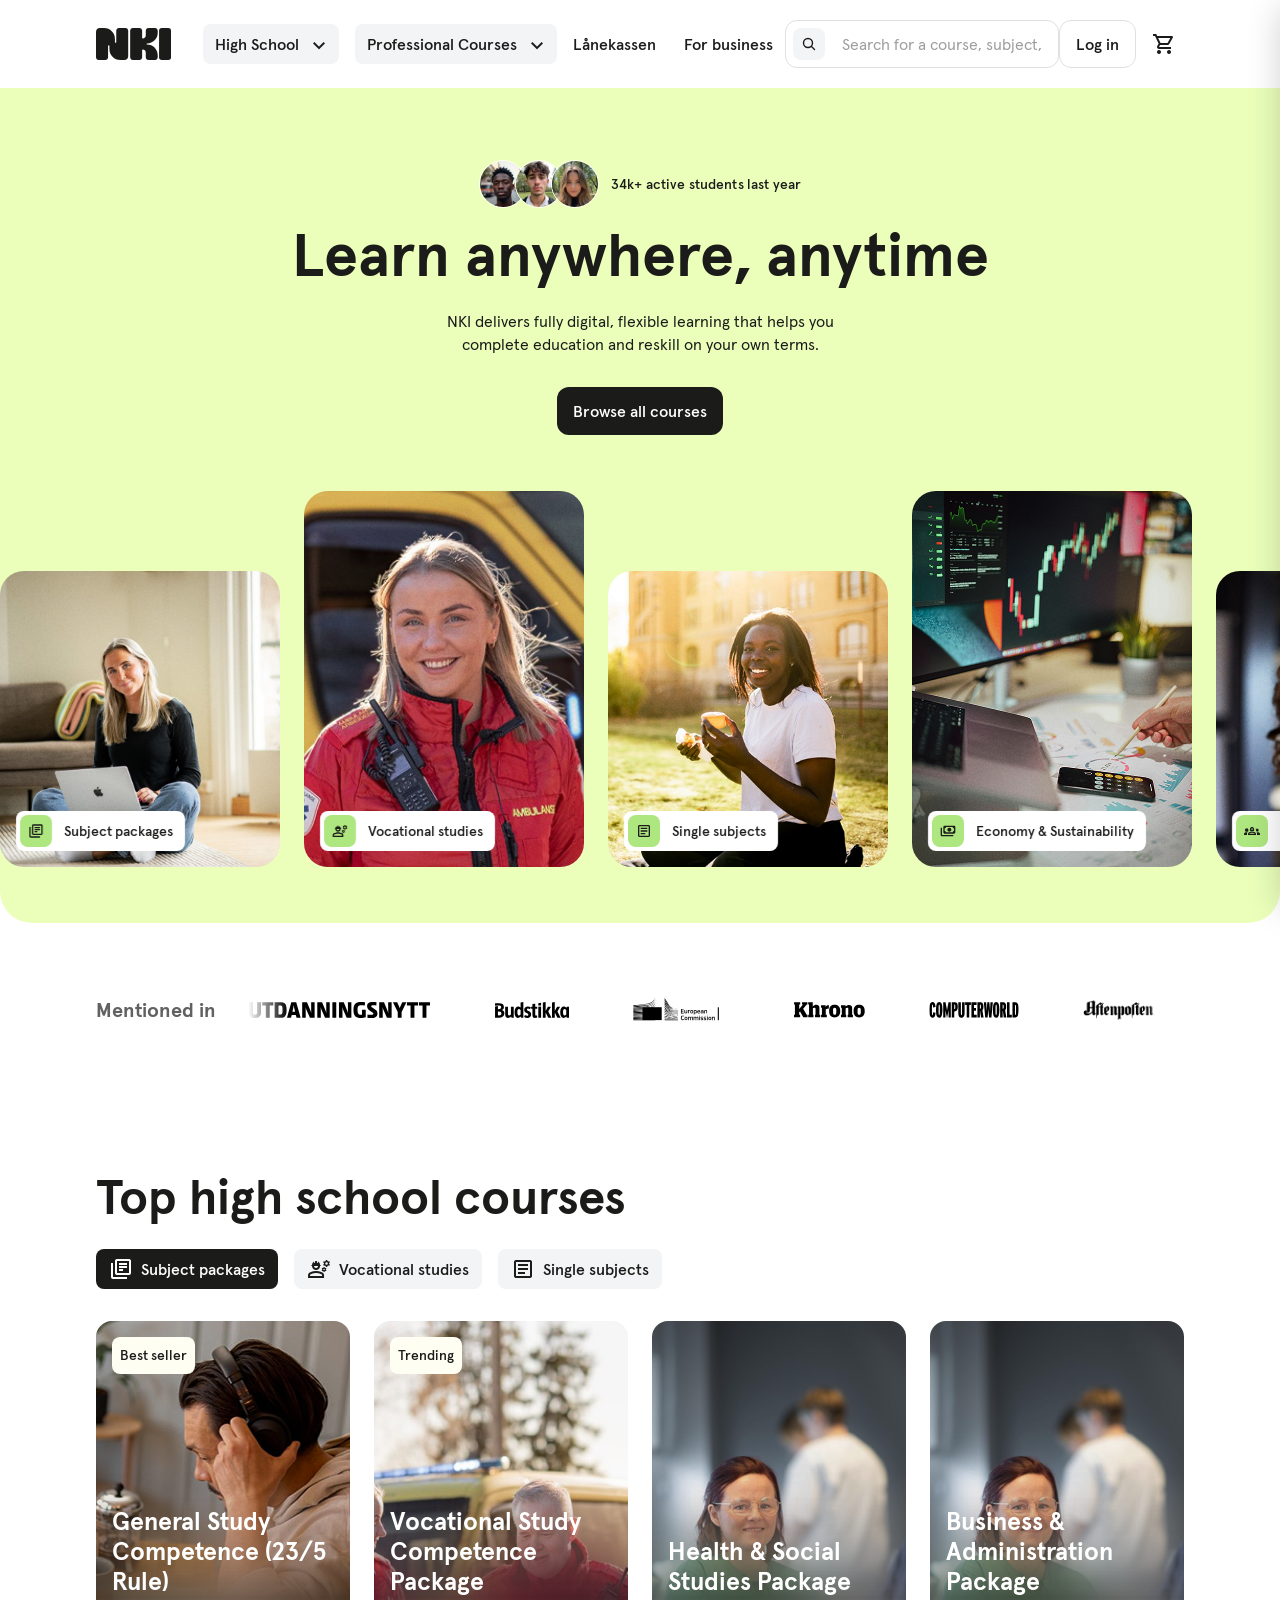
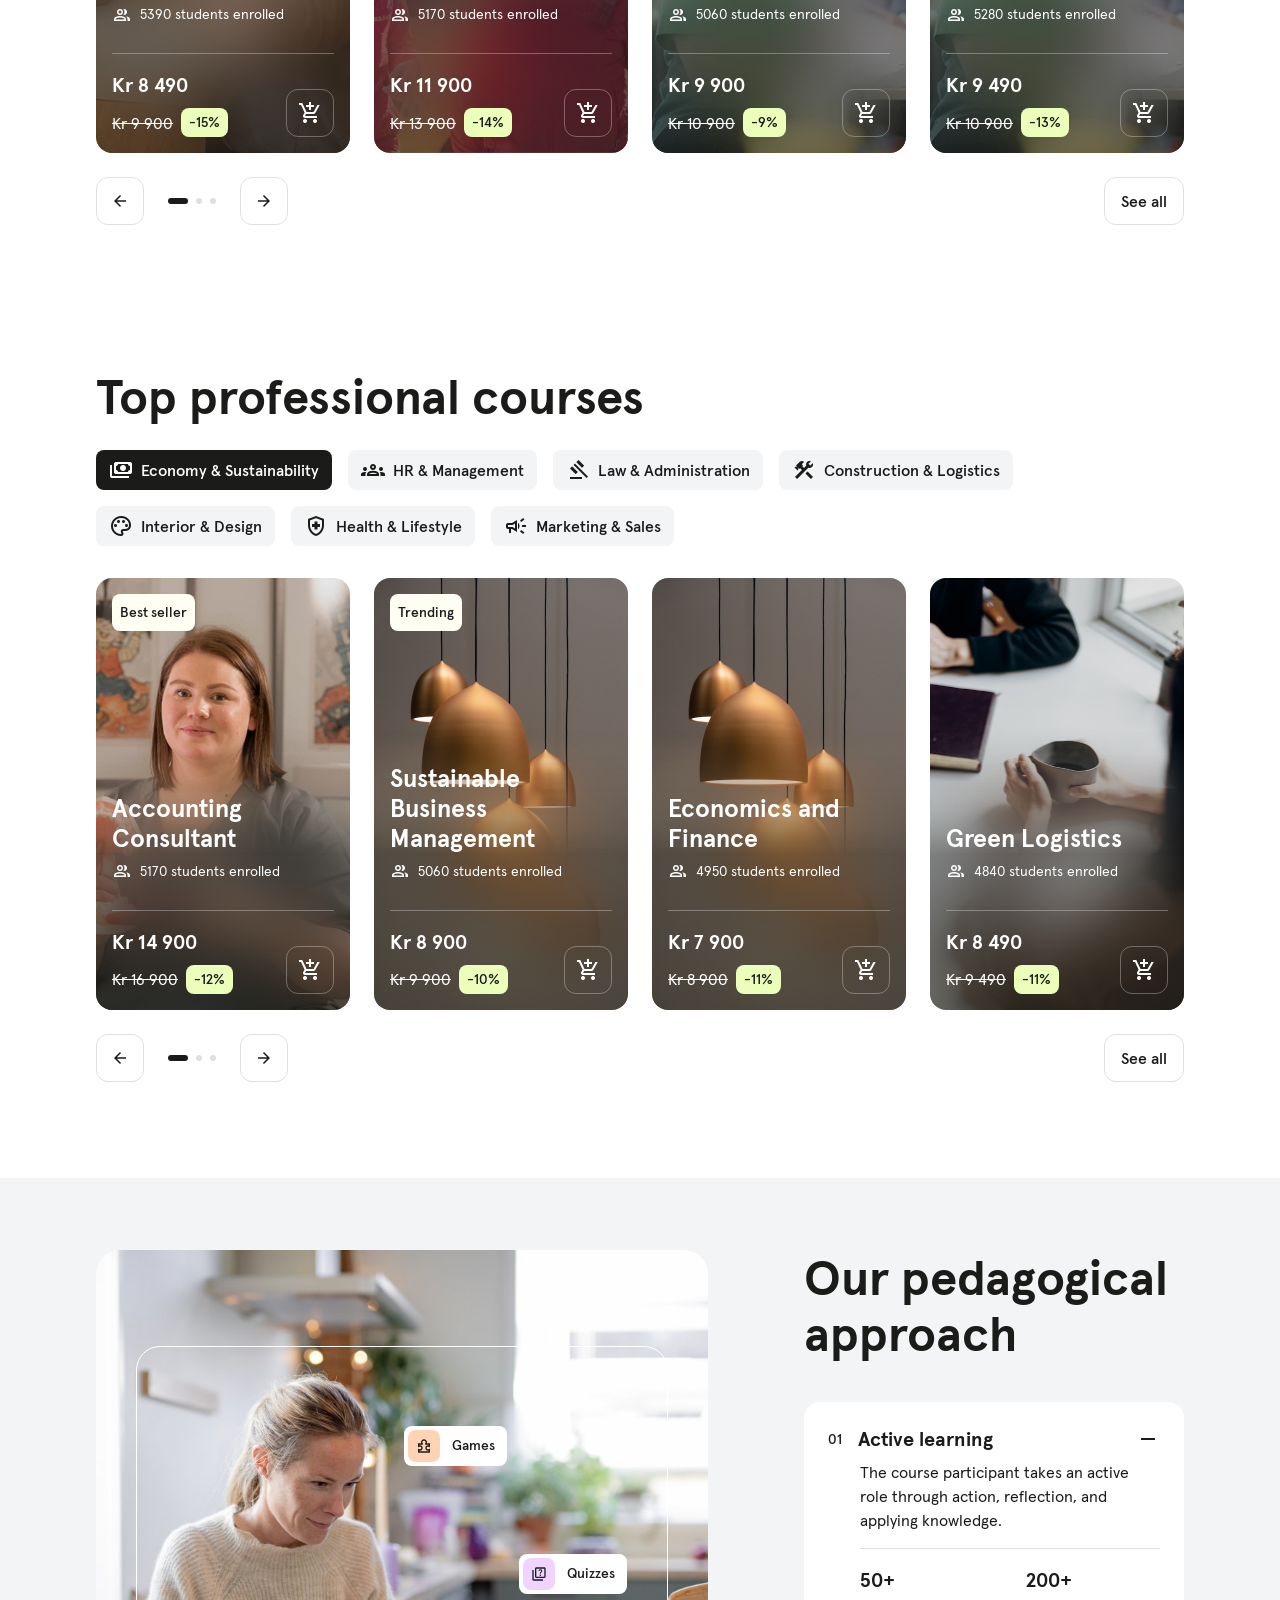
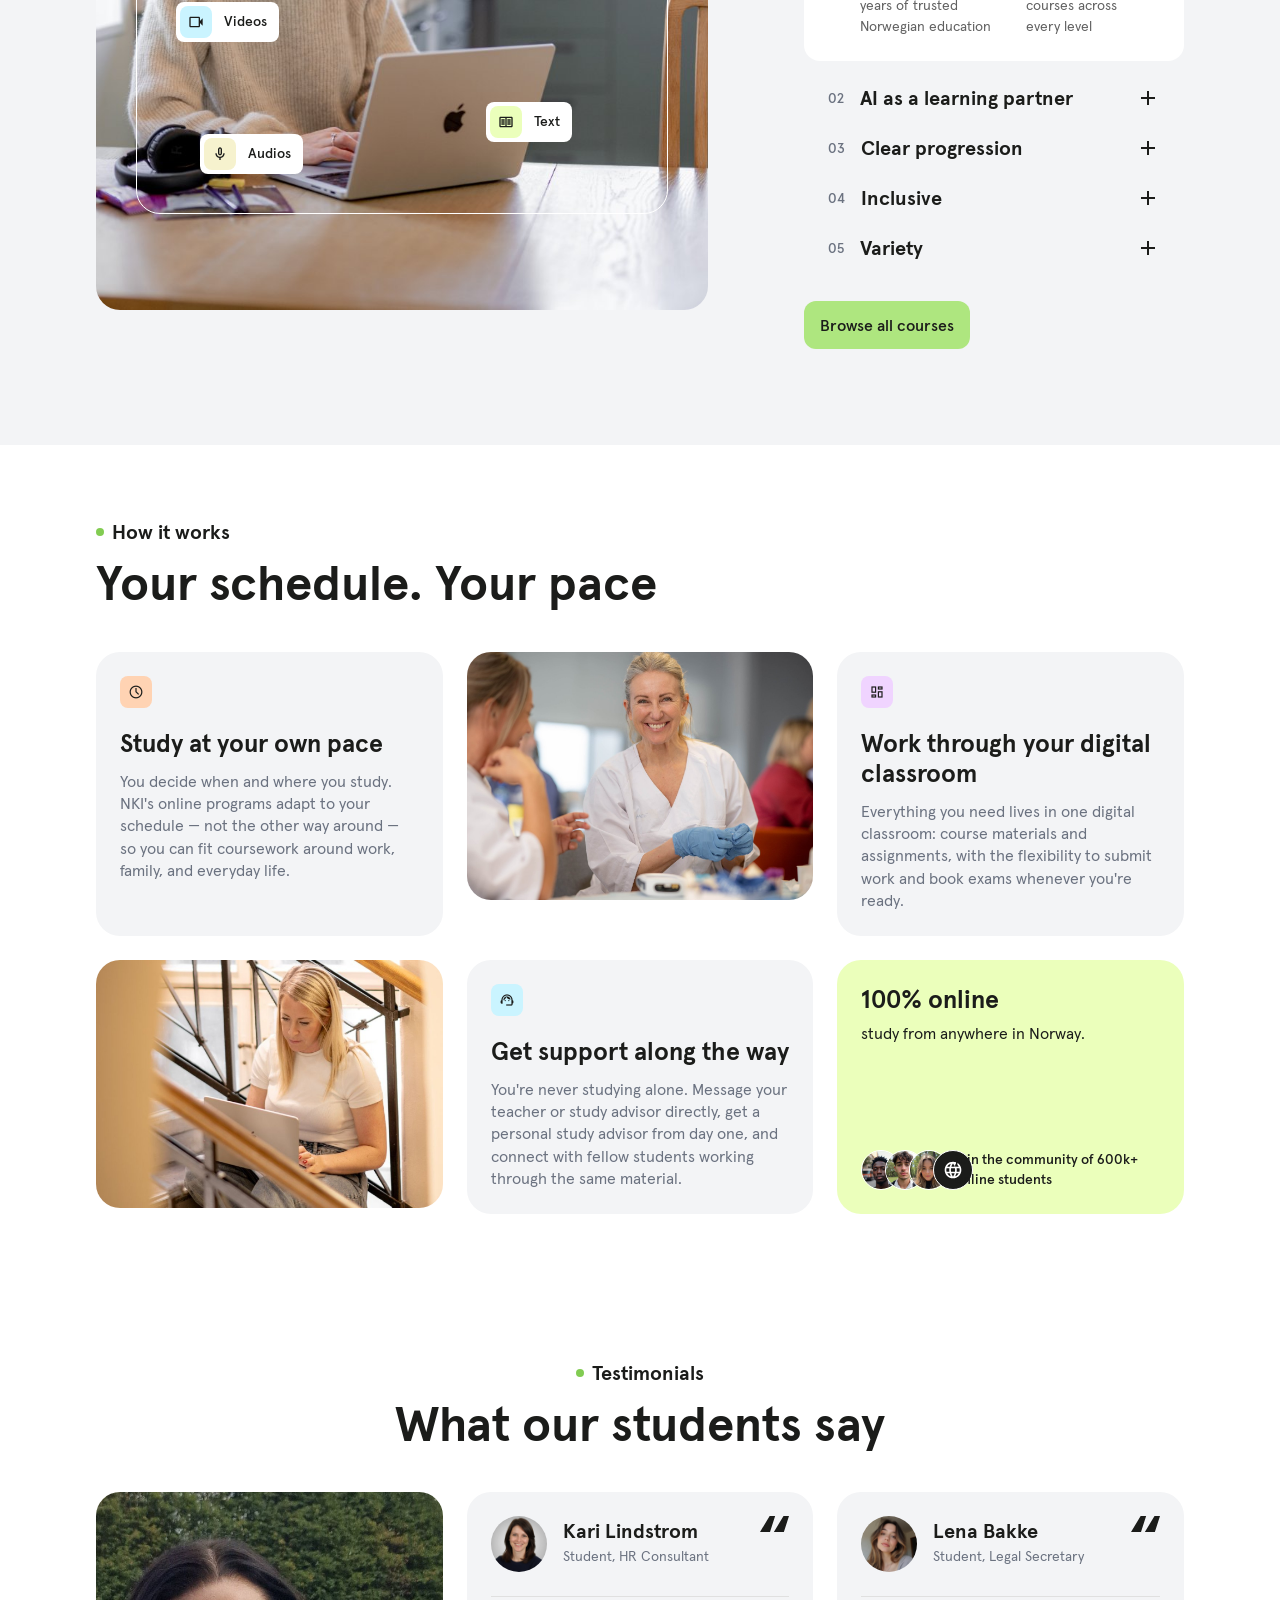
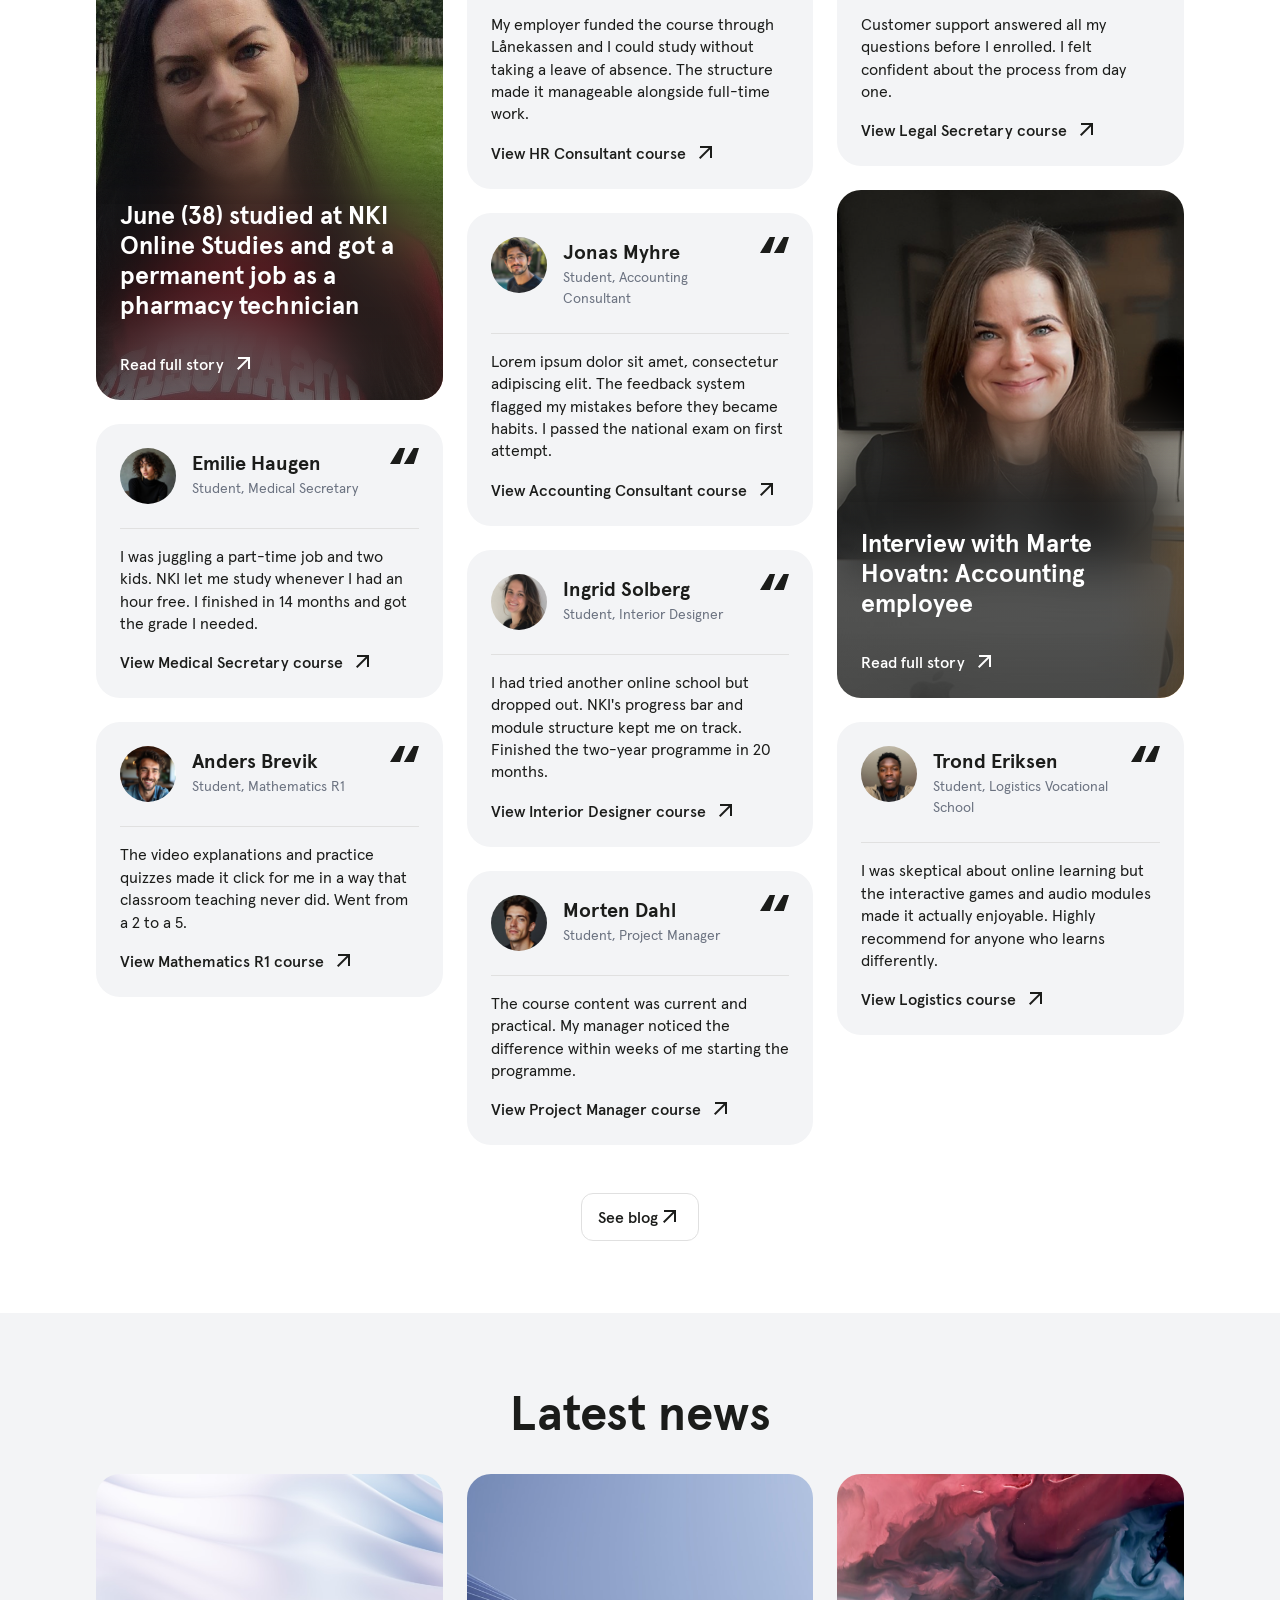
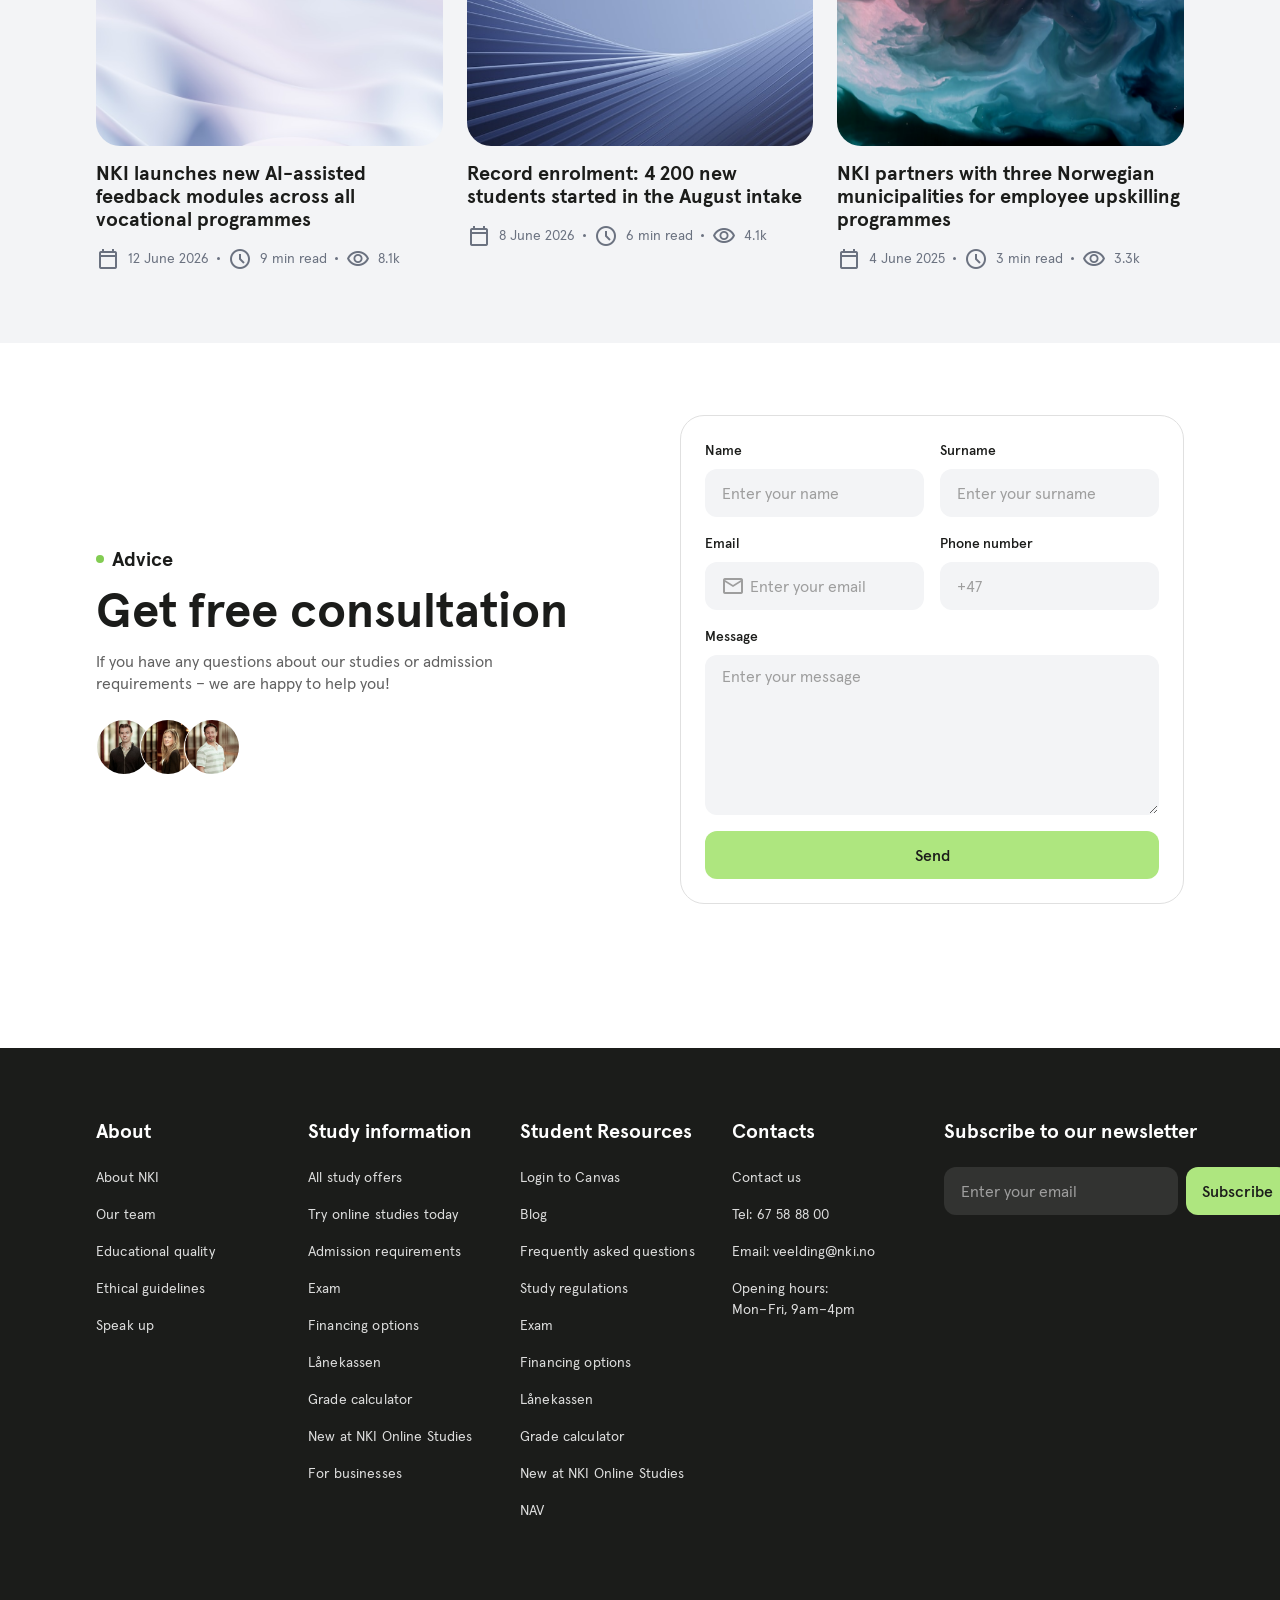
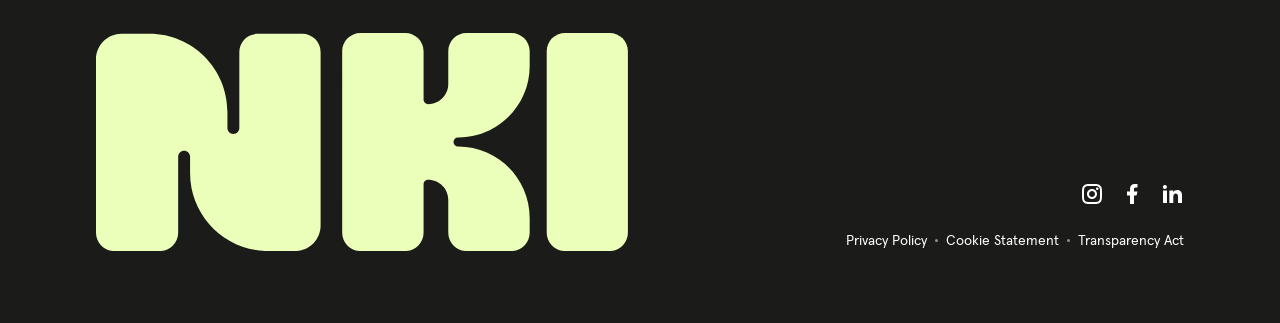
==== commit a65e0e84: "For Business mobile: hero photo gaps, tabs CTA/radius, emp tag, testimonials carousel, advice - Hero" ====
--- a/index.html
+++ b/index.html
@@ -1196,6 +1196,12 @@
 
       </div>
 
+      <div class="testi-pager" id="testiPager" aria-hidden="true">
+        <button class="testi-pager-btn" type="button" data-dir="prev" aria-label="Previous testimonials"><span class="material-symbols-outlined">arrow_back</span></button>
+        <div class="testi-pager-track"><span class="testi-pager-bar"></span></div>
+        <button class="testi-pager-btn" type="button" data-dir="next" aria-label="Next testimonials"><span class="material-symbols-outlined">arrow_forward</span></button>
+      </div>
+
       <div class="testi-blog-cta">
         <button class="btn-see-all" id="testiBlogBtn">See blog <span class="material-symbols-outlined t-link-arrow"></span></button>
       </div>
@@ -1694,6 +1700,36 @@
     }, { passive: true });
   }
   initTestiCounter();
+
+  /* Testimonials carousel pager: prev/next scroll one card, progress bar tracks
+     scroll position, arrows disable at each end. Shared by Home + For Business. */
+  function initTestiPager(colsId, pagerId) {
+    var cols  = document.getElementById(colsId);
+    var pager = document.getElementById(pagerId);
+    if (!cols || !pager) return;
+    var prev  = pager.querySelector('[data-dir="prev"]');
+    var next  = pager.querySelector('[data-dir="next"]');
+    var track = pager.querySelector('.testi-pager-track');
+    var bar   = pager.querySelector('.testi-pager-bar');
+    function update() {
+      var max = cols.scrollWidth - cols.clientWidth;
+      var p   = max > 0 ? Math.min(1, Math.max(0, cols.scrollLeft / max)) : 0;
+      if (track && bar) bar.style.left = (p * (track.clientWidth - bar.offsetWidth)) + 'px';
+      if (prev) prev.disabled = cols.scrollLeft <= 1;
+      if (next) next.disabled = cols.scrollLeft >= max - 1;
+    }
+    function step(dir) {
+      var card = cols.querySelector('.t-card');
+      var dist = (card ? card.offsetWidth : cols.clientWidth * 0.85) + 16;
+      cols.scrollBy({ left: dir * dist, behavior: 'smooth' });
+    }
+    if (prev) prev.addEventListener('click', function() { step(-1); });
+    if (next) next.addEventListener('click', function() { step(1); });
+    cols.addEventListener('scroll', update, { passive: true });
+    window.addEventListener('resize', update);
+    update();
+  }
+  initTestiPager('testiCols', 'testiPager');
 
   /* Close mob menu on logo click and navigate home */
   var mobLogoLink = document.getElementById('mobLogoLink');
@@ -3612,7 +3648,7 @@
     if (!mount || !src) return;
     var clone = src.cloneNode(true);
     clone.setAttribute('aria-labelledby', 'biz-testi-hd');
-    var remap = { 'testi-hd': 'biz-testi-hd', 'testiCounter': 'bizTestiCounter', 'testiCols': 'bizTestiCols', 'testiBlogBtn': 'bizTestiBlogBtn' };
+    var remap = { 'testi-hd': 'biz-testi-hd', 'testiCounter': 'bizTestiCounter', 'testiCols': 'bizTestiCols', 'testiBlogBtn': 'bizTestiBlogBtn', 'testiPager': 'bizTestiPager' };
     Object.keys(remap).forEach(function(oldId) {
       var el = clone.querySelector('#' + oldId);
       if (el) el.id = remap[oldId];
@@ -3632,6 +3668,7 @@
         counter.textContent = (idx + 1) + ' — ' + total;
       }, { passive: true });
     }
+    initTestiPager('bizTestiCols', 'bizTestiPager');
     var blogBtn = document.getElementById('bizTestiBlogBtn');
     if (blogBtn) {
       var blogArrow = blogBtn.querySelector('.t-link-arrow');
--- a/wireframe.css
+++ b/wireframe.css
@@ -2448,6 +2448,41 @@
 .t-link-arrow::before { content: 'arrow_outward'; }
 .t-course-link:hover .t-link-arrow::before { content: 'arrow_forward'; }
 
+/* Testimonials carousel pagination — mobile only (matches Figma 371:807).
+   prev/next 48×48 rounded-square buttons + a sliding progress bar. */
+.testi-pager {
+  display: none; /* flipped to flex on mobile */
+  align-items: center;
+  gap: var(--spacing-16);
+  margin-top: var(--spacing-24);
+}
+.testi-pager-btn {
+  width: 48px; height: 48px;
+  flex-shrink: 0;
+  display: inline-flex; align-items: center; justify-content: center;
+  border: 1px solid var(--border-default);
+  border-radius: var(--radius-12);
+  background: var(--bg-surface-primary);
+  color: var(--icon-default);
+  cursor: pointer;
+}
+.testi-pager-btn .material-symbols-outlined { font-size: 20px; }
+.testi-pager-btn:disabled { color: var(--state-disabled-text); cursor: default; }
+.testi-pager-track {
+  position: relative;
+  width: 48px; height: 6px;
+  border-radius: var(--radius-8);
+  background: var(--border-default);
+  overflow: hidden;
+}
+.testi-pager-bar {
+  position: absolute;
+  top: 0; left: 0;
+  width: 20px; height: 6px;
+  border-radius: var(--radius-8);
+  background: var(--text-primary);
+}
+
 /* ── NEWS ─────────────────────────────────── */
 
 .news-grid {
@@ -6135,14 +6170,15 @@
   .hiw-grid::-webkit-scrollbar { display: none; }
   .hiw-card { flex-shrink: 0; width: 75vw; scroll-snap-align: start; }
 
-  /* Testimonials: individual card horizontal scroll, no featured cards */
+  /* Testimonials: horizontal card carousel including the featured story cards,
+     matching Figma mobile 366:22001 (previously the featured cards were hidden) */
   .testi-cols {
     flex-wrap: nowrap;
     overflow-x: auto;
     -webkit-overflow-scrolling: touch;
     scroll-snap-type: x mandatory;
     scrollbar-width: none;
-    align-items: stretch;
+    align-items: flex-start;
     gap: 16px;
   }
   .testi-cols::-webkit-scrollbar { display: none; }
@@ -6152,7 +6188,15 @@
     width: calc(85vw - 32px);
     scroll-snap-align: start;
   }
-  .t-card.featured { display: none; }
+  .t-card.featured { display: flex; height: 360px; }
+  /* Header left-aligned (Figma) instead of centered; old text counter replaced by
+     the prev/progress/next pager below the cards */
+  section[aria-labelledby="testi-hd"] .section-hd.is-centered,
+  section[aria-labelledby="biz-testi-hd"] .section-hd.is-centered { align-items: flex-start; }
+  section[aria-labelledby="testi-hd"] .section-hd.is-centered .section-title,
+  section[aria-labelledby="biz-testi-hd"] .section-hd.is-centered .section-title { text-align: left; }
+  #testiCounter, #bizTestiCounter { display: none; }
+  .testi-pager { display: flex; }
 
   /* News: stack vertically */
   .news-grid { grid-template-columns: 1fr; }
@@ -6170,8 +6214,13 @@
   .consult-inline { grid-template-columns: 1fr; gap: 24px; }
   section[aria-labelledby="consult-hd"] { padding-bottom: 40px; }
 
-  /* Footer: 2-column */
-  .footer-cols { grid-template-columns: 1fr 1fr; gap: 24px; }
+  /* Footer: 2-column grid + stacked wordmark (matches DS mobile footer, node 366:21294) */
+  .footer-cols { display: grid; grid-template-columns: 1fr 1fr; gap: var(--spacing-32) var(--spacing-24); }
+  .footer-col { width: auto; }
+  .footer-col--newsletter { width: auto; grid-column: 1 / -1; }
+  .footer-bottom-row { flex-direction: column-reverse; align-items: stretch; gap: var(--spacing-32); }
+  .footer-bottom-right { align-items: flex-start; }
+  .footer-wordmark { width: 100%; max-width: 100%; }
 
   /* Reviews */
   .cdp-reviews-grid { grid-template-columns: 1fr; }
@@ -6286,12 +6335,14 @@
   /* Free advice: send button fills content width */
   .btn-submit { width: 100%; justify-content: center; }
 
-  /* Footer: columns stack, wordmark row stacks */
-  .footer-cols { flex-direction: column; gap: 32px; }
-  .footer-col, .footer-col--newsletter { width: 100%; }
-  .footer-bottom-row { flex-direction: column; align-items: flex-start; gap: 24px; }
+  /* Footer: keep the 2-column link grid (DS mobile footer 366:21294);
+     socials/legal above the full-width wordmark */
+  .footer-cols { gap: var(--spacing-32) var(--spacing-16); margin-bottom: var(--spacing-48); }
+  .footer-col { width: auto; }
+  .footer-col--newsletter { width: auto; grid-column: 1 / -1; }
+  .footer-bottom-row { flex-direction: column-reverse; align-items: stretch; gap: var(--spacing-32); }
   .footer-bottom-right { align-items: flex-start; }
-  .footer-wordmark { max-width: 60%; }
+  .footer-wordmark { width: 100%; max-width: 100%; }
 
   /* Load more / continue browsing footer */
   .sp-load-footer { padding: 24px 0 16px; }
@@ -7024,12 +7075,8 @@
   font-size: var(--font-size-16);
   color: var(--text-primary);
   flex-shrink: 0;
-}
-.biz-roi-ic--blue   { background: var(--accent-blue-subtle); }
-.biz-roi-ic--green  { background: var(--feedback-positive-subtle-bg); }
-.biz-roi-ic--purple { background: var(--accent-purple-subtle); }
-.biz-roi-ic--yellow { background: var(--accent-yellow-subtle); }
-.biz-roi-ic--orange { background: var(--accent-orange-subtle); }
+  background: var(--feedback-positive-subtle-bg);
+}
 .biz-roi-sum-val { font-size: var(--font-size-16); font-weight: 700; color: var(--text-primary); line-height: 1.2; white-space: nowrap; }
 /* Highlighted value only — subtle pill around the "kr back" figure */
 .biz-roi-sum-hero .biz-roi-sum-val {
@@ -7082,7 +7129,9 @@
 .biz-emp-more-wrap .material-symbols-outlined { font-size: 20px; }
 
 /* ── 6. Logos ── */
-.biz-logos { justify-content: flex-start; }
+/* Use the page margin token (96px desktop → 16px mobile) so the block's left edge
+   aligns with the hero heading / page left margin across breakpoints. */
+.biz-logos { justify-content: flex-start; padding-left: var(--margin); padding-right: var(--margin); }
 
 /* ── 2. Tabbed content — reuses the CDP vertical-nav (.cdp-toc / .cdp-toc-link)
    as MANUAL tabs; nav hugs its content on the left, active panel on the right ── */
@@ -7132,19 +7181,36 @@
 
 /* Tablet: keep the text/image side-by-side; nav moves to a sticky top scroller */
 @media (max-width: 1024px) {
-  .biz-tabs-grid { grid-template-columns: 1fr; gap: var(--spacing-24); margin-top: var(--spacing-32); }
+  /* minmax(0,1fr) + min-width:0 on the children lets the single column shrink to the
+     viewport; without it the nowrap tab bar forces the track (and the page) wider than
+     the screen instead of scrolling. */
+  .biz-tabs-grid { grid-template-columns: minmax(0, 1fr); gap: var(--spacing-24); margin-top: var(--spacing-32); }
   /* Override the CDP mobile rule that hides .cdp-toc-aside — here it becomes the top nav */
-  .biz-tabs .cdp-toc-aside { display: block; align-self: auto; }
+  .biz-tabs .cdp-toc-aside { display: block; align-self: auto; min-width: 0; }
+  .biz-tabs-content { min-width: 0; }
+  /* Mobile: horizontal scrollable tab bar (DS scrollable-tab, node 626:20999) */
   .biz-toc {
     position: sticky;
     top: var(--header-h);
     background: var(--bg-surface-primary);
     margin: 0 calc(-1 * var(--margin));
-    padding: var(--spacing-8) var(--margin);
+    border-bottom: 1px solid var(--border-default);
+    border-radius: 0; /* square edges for the full-bleed scrollable tab bar */
     z-index: 5;
   }
-  .biz-toc .cdp-toc-list { flex-direction: row; overflow-x: auto; gap: var(--spacing-8); }
-  .biz-toc .cdp-toc-link { flex-shrink: 0; white-space: nowrap; }
+  .biz-toc .cdp-toc-list { flex-direction: row; overflow-x: auto; gap: 0; padding: 0; }
+  .biz-toc .cdp-toc-link {
+    flex-shrink: 0;
+    white-space: nowrap;
+    height: 48px;
+    padding: var(--spacing-12) var(--spacing-16);
+    border-radius: 0;
+    border-bottom: 2px solid transparent;
+  }
+  .biz-toc .cdp-toc-link.is-active {
+    background: var(--feedback-positive-subtle-bg);
+    border-bottom-color: var(--action-primary-hover);
+  }
 }
 
 
@@ -7173,11 +7239,26 @@
   .biz-hero2 { padding: var(--spacing-72) 0; }
   .biz-hero2-ttl { font-size: var(--font-size-39); }
   .biz-lead { font-size: var(--font-size-16); }
-  .biz-calc { grid-template-columns: 1fr; }
   .biz-contact-block { grid-template-columns: 1fr; gap: var(--spacing-24); padding: var(--spacing-24); }
-  .biz-roi-cards { grid-template-columns: 1fr; }
   .biz-emp-grid { grid-template-columns: repeat(2, 1fr); }
   .biz-emp-section { padding: var(--spacing-72) 0; }
+  /* Calculator: mobile text tokens (Mobile H2 / H6) + tighter padding */
+  #biz-calc-anchor { padding-top: var(--spacing-32); padding-bottom: var(--spacing-32); }
+  #biz-calc-anchor .section-title { font-size: var(--font-size-31); }
+  .biz-calc { padding: var(--spacing-24); }
+  .biz-calc-h6 { font-size: var(--font-size-16); }
+  .biz-seat-display > span:first-child,
+  .biz-est-total { font-size: var(--font-size-31); }
+  /* Hero: 16px between all three photos on mobile */
+  .biz-hero2-media, .biz-hero2-gallery { gap: var(--spacing-16); }
+  /* Employee card: float the white name tag 16px above the green bottom border so
+     its bottom inset matches its 16px left/right insets */
+  .biz-emp-tag { bottom: var(--spacing-32); }
+  /* Advice (contact) section: center the headline, subheading and avatar row */
+  .biz-page .consult-info { align-items: center; text-align: center; }
+  .biz-page .consult-info .section-title { text-align: center; }
+  .biz-page .consult-inline .consult-sub { text-align: center; }
+  .biz-page .consult-info .hero-avatars { justify-content: center; }
 }
 
 /* ── Responsive: mobile ── */
@@ -7187,11 +7268,9 @@
   .biz-hero2-facts { flex-direction: column; gap: var(--spacing-24); }
   .biz-fact { max-width: none; }
   .biz-pillars { grid-template-columns: 1fr; }
-  .biz-calc-panel { padding: var(--spacing-24); }
-  .biz-roi { padding: var(--spacing-24); }
-  .biz-roi-summary { grid-template-columns: 1fr; }
-  .biz-roi-sum-hero { grid-column: span 1; }
   .biz-emp-grid { grid-template-columns: 1fr; }
-  .biz-seat-display > span:first-child,
-  .biz-est-total { font-size: var(--font-size-39); }
-}
+  /* The 560px desktop crop is far too tall for a ~340px-wide column */
+  .biz-tab-img { height: 280px; margin-top: var(--spacing-24); }
+  /* Left-align the tabs-header CTA so it lines up with the heading (was centered) */
+  .biz-tabs .biz-tabs-hd { align-items: flex-start; }
+}
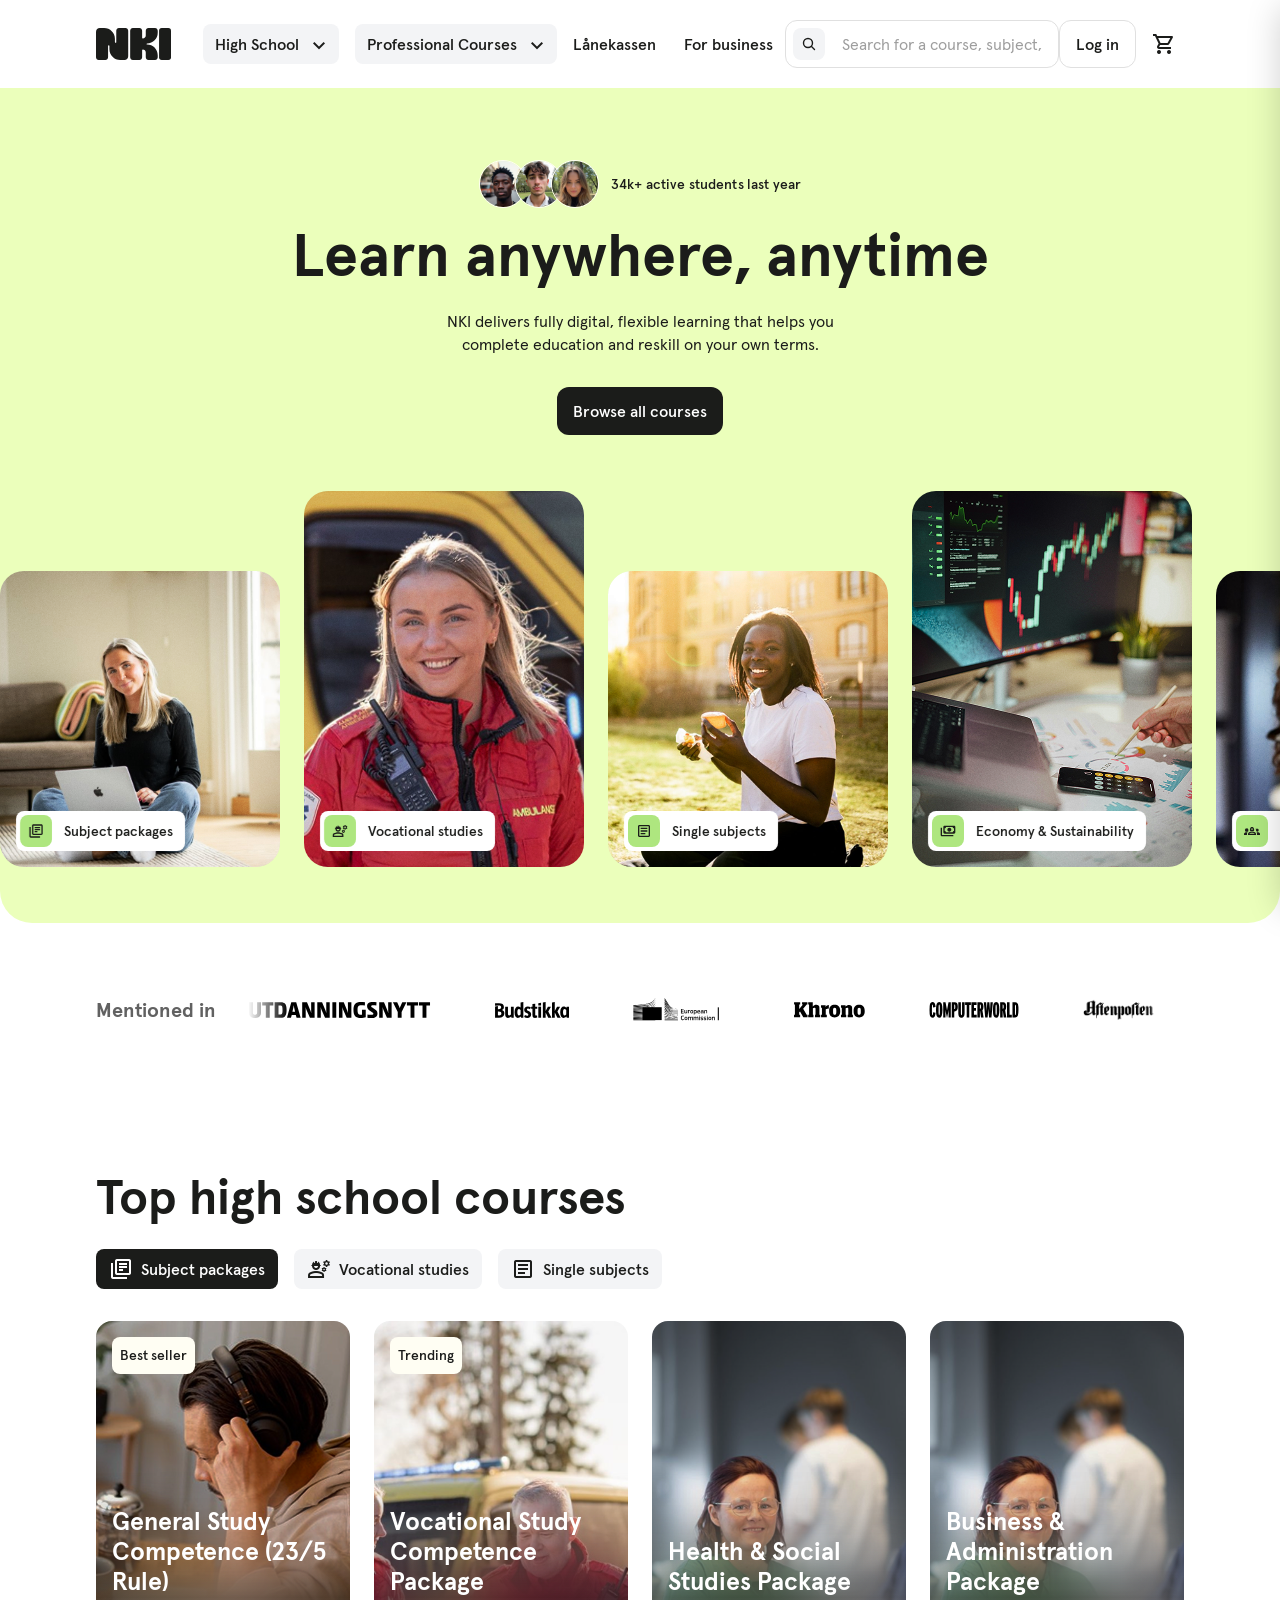
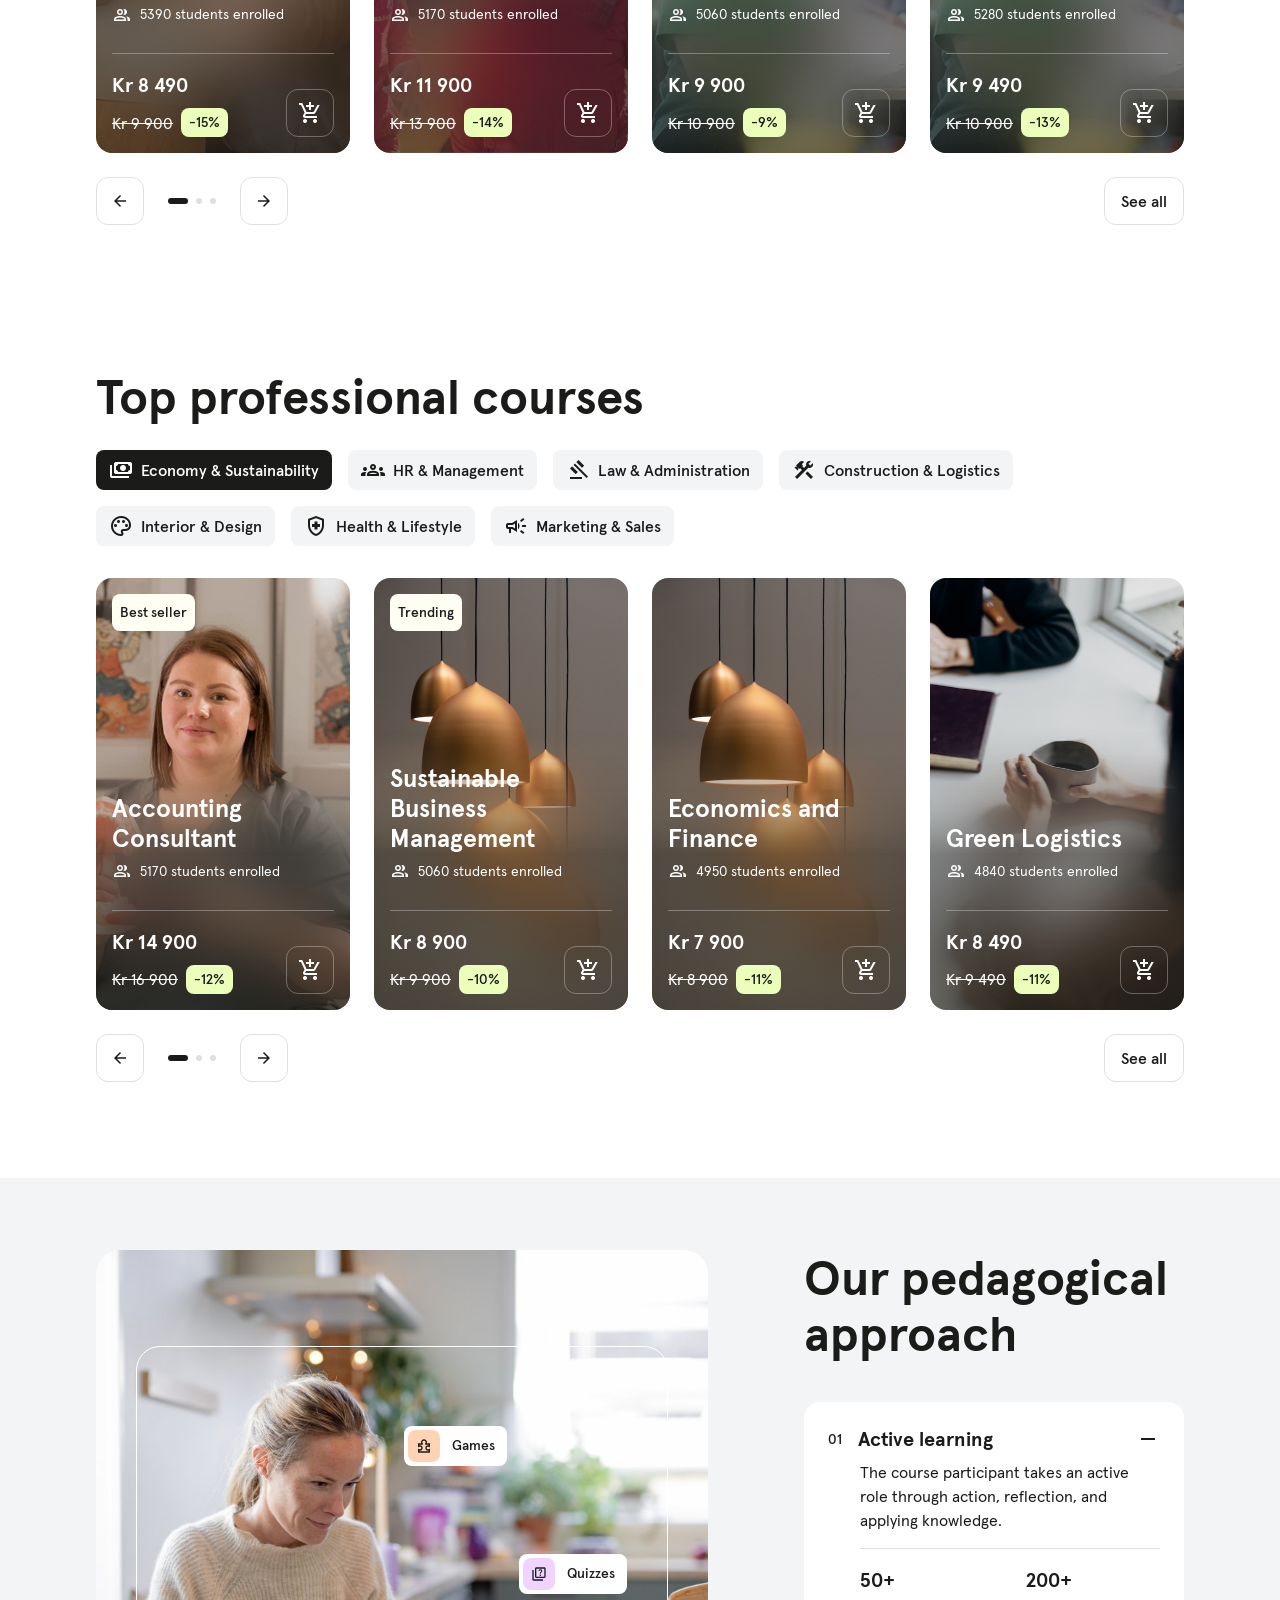
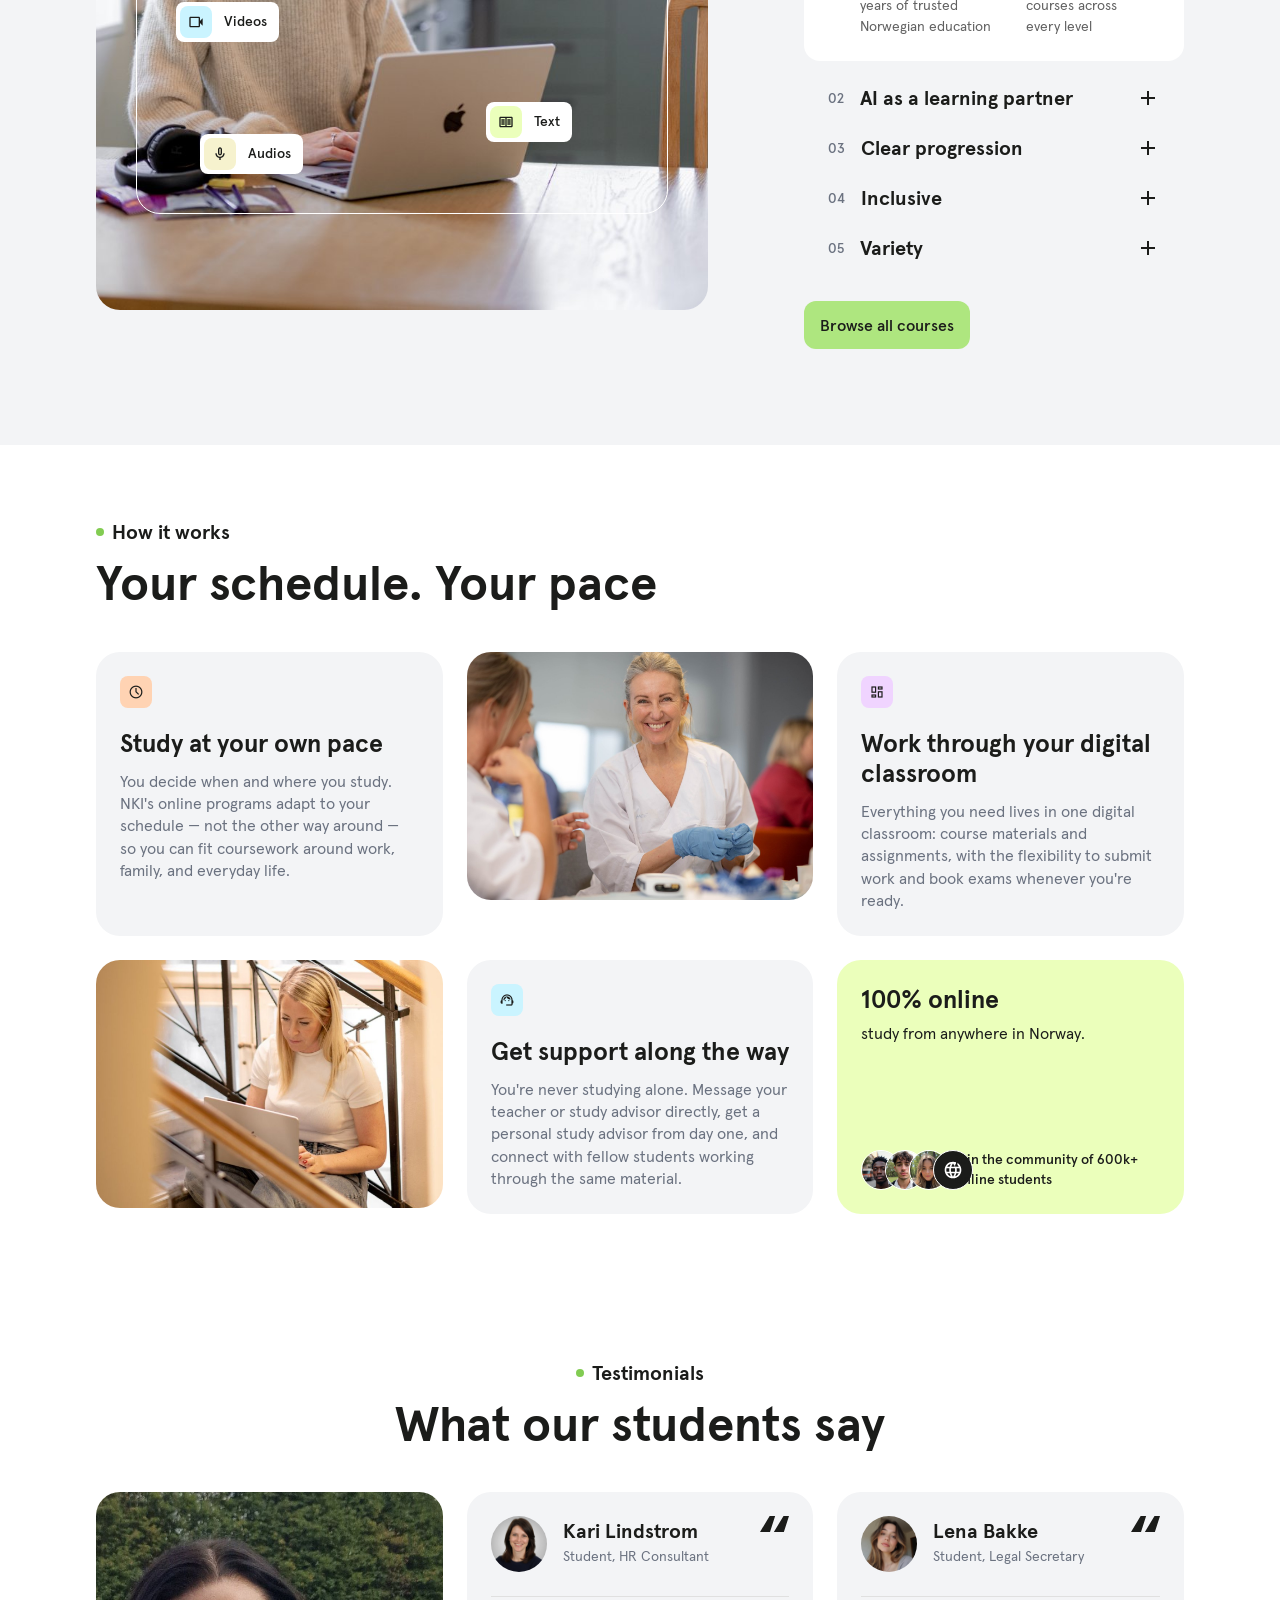
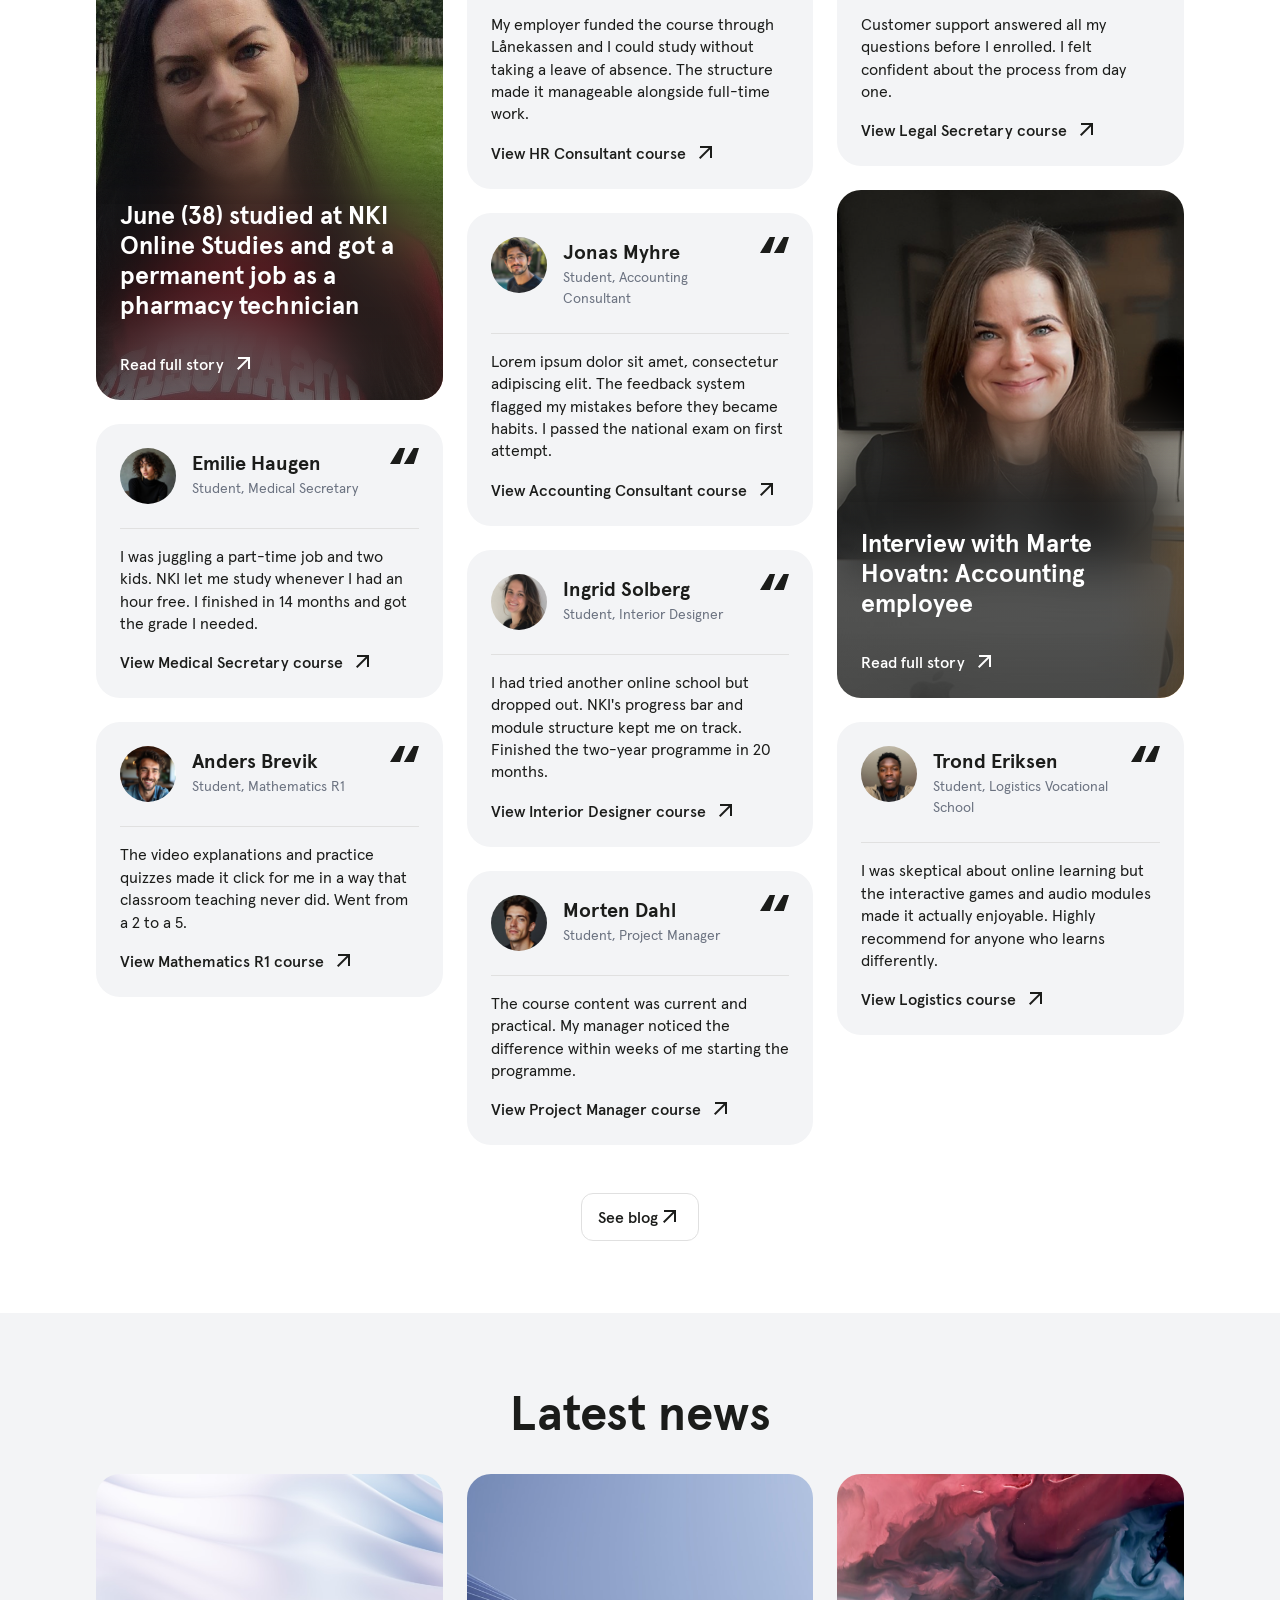
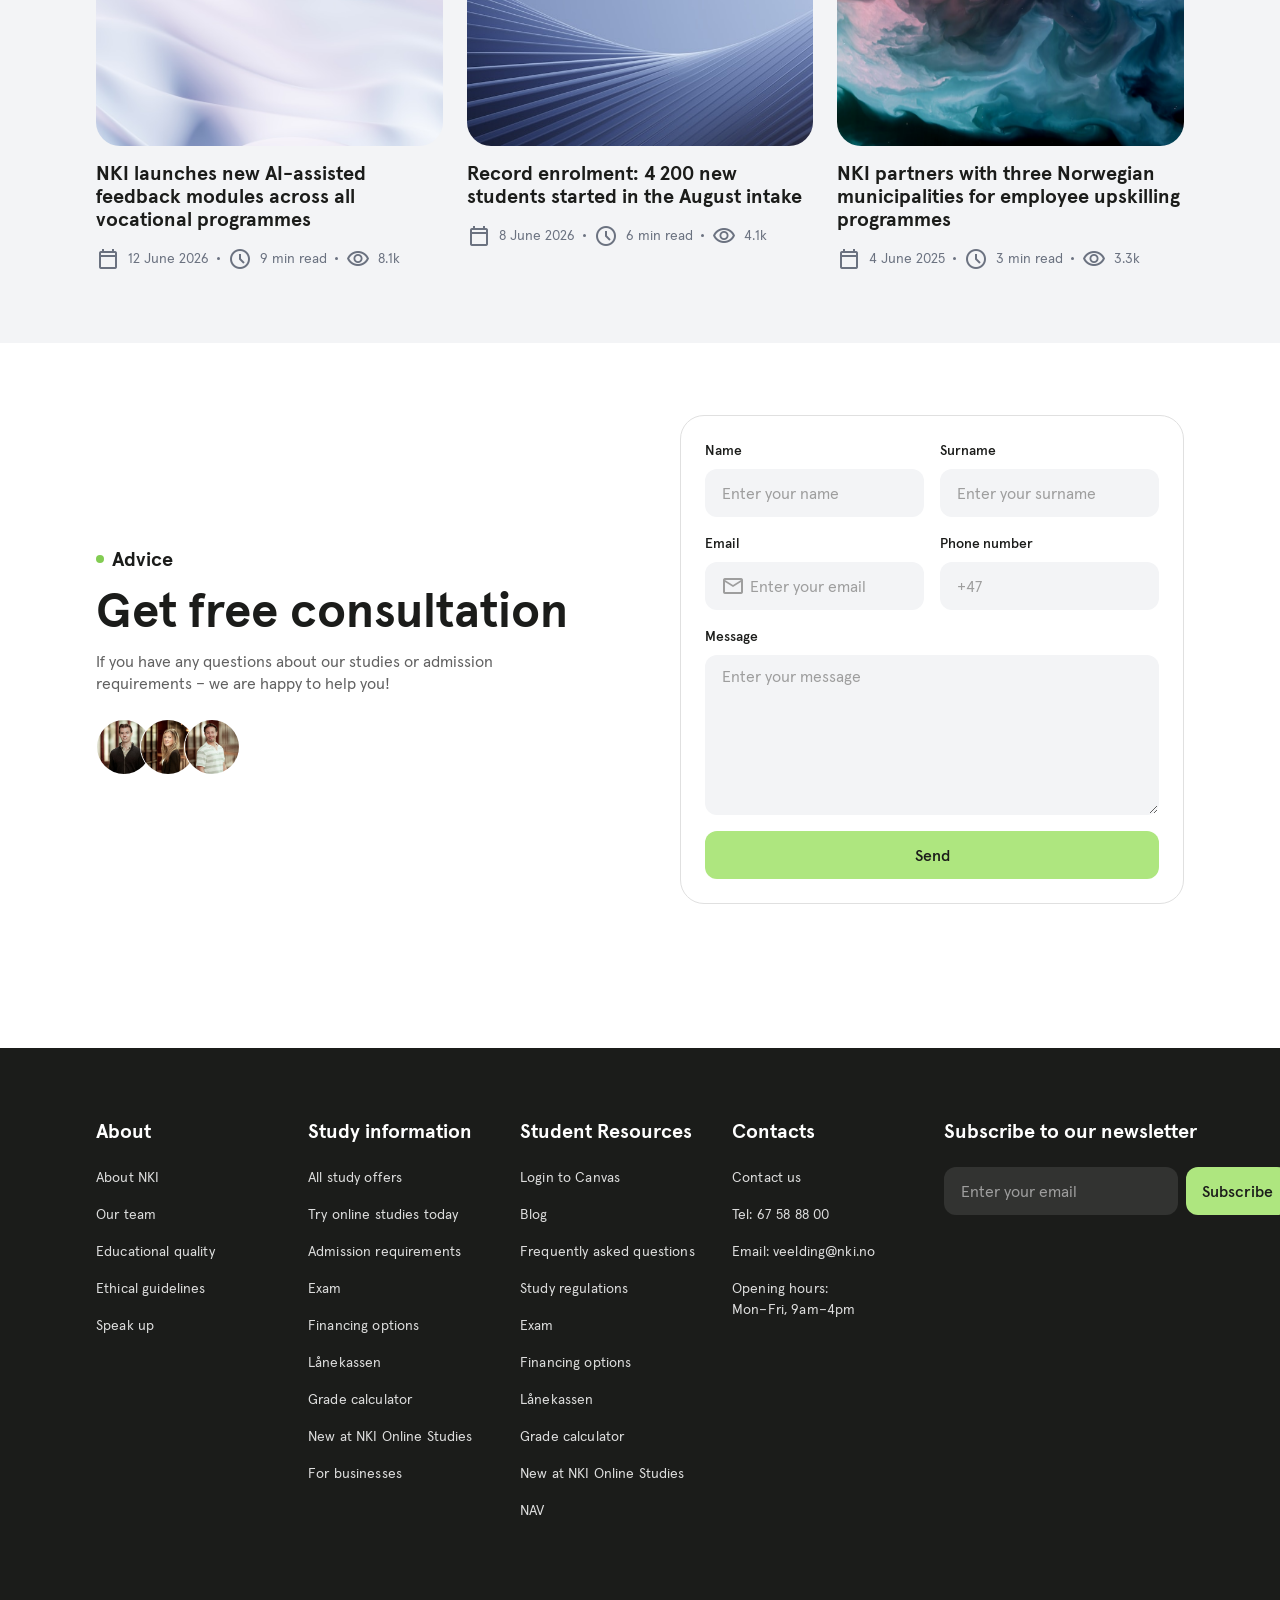
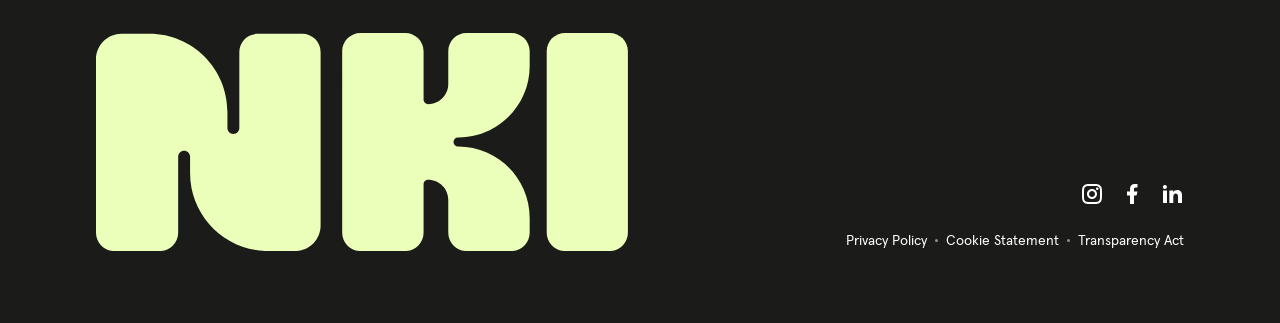
==== commit c43b0ac3: "For Business mobile: 2-line stat label, pill tabs, Figma progress dots, stacked advice form - Hero '" ====
--- a/index.html
+++ b/index.html
@@ -1198,7 +1198,7 @@
 
       <div class="testi-pager" id="testiPager" aria-hidden="true">
         <button class="testi-pager-btn" type="button" data-dir="prev" aria-label="Previous testimonials"><span class="material-symbols-outlined">arrow_back</span></button>
-        <div class="testi-pager-track"><span class="testi-pager-bar"></span></div>
+        <div class="testi-pager-dots"></div>
         <button class="testi-pager-btn" type="button" data-dir="next" aria-label="Next testimonials"><span class="material-symbols-outlined">arrow_forward</span></button>
       </div>
 
@@ -1709,19 +1709,31 @@
     if (!cols || !pager) return;
     var prev  = pager.querySelector('[data-dir="prev"]');
     var next  = pager.querySelector('[data-dir="next"]');
-    var track = pager.querySelector('.testi-pager-track');
-    var bar   = pager.querySelector('.testi-pager-bar');
+    var dotsWrap = pager.querySelector('.testi-pager-dots');
+    var cards = cols.querySelectorAll('.t-card');
+    var dots = [];
+    if (dotsWrap) {
+      dotsWrap.innerHTML = '';
+      for (var i = 0; i < cards.length; i++) {
+        var dot = document.createElement('span');
+        dot.className = 'testi-pager-dot';
+        dotsWrap.appendChild(dot);
+        dots.push(dot);
+      }
+    }
+    function step_size() {
+      var card = cols.querySelector('.t-card');
+      return (card ? card.offsetWidth : cols.clientWidth * 0.85) + 16;
+    }
     function update() {
       var max = cols.scrollWidth - cols.clientWidth;
-      var p   = max > 0 ? Math.min(1, Math.max(0, cols.scrollLeft / max)) : 0;
-      if (track && bar) bar.style.left = (p * (track.clientWidth - bar.offsetWidth)) + 'px';
+      var idx = Math.max(0, Math.min(dots.length - 1, Math.round(cols.scrollLeft / step_size())));
+      for (var i = 0; i < dots.length; i++) dots[i].classList.toggle('is-active', i === idx);
       if (prev) prev.disabled = cols.scrollLeft <= 1;
       if (next) next.disabled = cols.scrollLeft >= max - 1;
     }
     function step(dir) {
-      var card = cols.querySelector('.t-card');
-      var dist = (card ? card.offsetWidth : cols.clientWidth * 0.85) + 16;
-      cols.scrollBy({ left: dir * dist, behavior: 'smooth' });
+      cols.scrollBy({ left: dir * step_size(), behavior: 'smooth' });
     }
     if (prev) prev.addEventListener('click', function() { step(-1); });
     if (next) next.addEventListener('click', function() { step(1); });
--- a/wireframe.css
+++ b/wireframe.css
@@ -2468,20 +2468,22 @@
 }
 .testi-pager-btn .material-symbols-outlined { font-size: 20px; }
 .testi-pager-btn:disabled { color: var(--state-disabled-text); cursor: default; }
-.testi-pager-track {
-  position: relative;
-  width: 48px; height: 6px;
-  border-radius: var(--radius-8);
-  background: var(--border-default);
-  overflow: hidden;
-}
-.testi-pager-bar {
-  position: absolute;
-  top: 0; left: 0;
-  width: 20px; height: 6px;
-  border-radius: var(--radius-8);
+/* Progress indicator (Figma 371:809): one dark dot per card, the active one
+   elongated into a 20px pill. All segments share text/primary; only the width
+   distinguishes the active page. */
+.testi-pager-dots {
+  display: flex;
+  align-items: center;
+  gap: var(--spacing-8);
+}
+.testi-pager-dot {
+  flex-shrink: 0;
+  width: 6px; height: 6px;
+  border-radius: 999px;
   background: var(--text-primary);
-}
+  transition: width .2s ease;
+}
+.testi-pager-dot.is-active { width: 20px; }
 
 /* ── NEWS ─────────────────────────────────── */
 
@@ -7188,28 +7190,39 @@
   /* Override the CDP mobile rule that hides .cdp-toc-aside — here it becomes the top nav */
   .biz-tabs .cdp-toc-aside { display: block; align-self: auto; min-width: 0; }
   .biz-tabs-content { min-width: 0; }
-  /* Mobile: horizontal scrollable tab bar (DS scrollable-tab, node 626:20999) */
+  /* Mobile: horizontal scrollable row of DS "pill" tabs (node 152:2579) */
   .biz-toc {
     position: sticky;
     top: var(--header-h);
     background: var(--bg-surface-primary);
     margin: 0 calc(-1 * var(--margin));
-    border-bottom: 1px solid var(--border-default);
-    border-radius: 0; /* square edges for the full-bleed scrollable tab bar */
+    padding: var(--spacing-12) var(--margin);
     z-index: 5;
   }
-  .biz-toc .cdp-toc-list { flex-direction: row; overflow-x: auto; gap: 0; padding: 0; }
+  .biz-toc .cdp-toc-list { flex-direction: row; overflow-x: auto; gap: var(--spacing-8); padding: 0; }
+  /* pill — Default */
   .biz-toc .cdp-toc-link {
     flex-shrink: 0;
     white-space: nowrap;
-    height: 48px;
-    padding: var(--spacing-12) var(--spacing-16);
-    border-radius: 0;
-    border-bottom: 2px solid transparent;
+    display: inline-flex;
+    align-items: center;
+    height: 40px;
+    padding: var(--spacing-8) var(--spacing-16);
+    border-radius: var(--radius-8);
+    border: 1px solid transparent;
+    background: var(--bg-subtle);
+    color: var(--text-primary);
   }
+  /* pill — Hover */
+  .biz-toc .cdp-toc-link:hover {
+    background: var(--bg-surface-primary);
+    border-color: var(--nki-gray-500);
+  }
+  /* pill — Active */
   .biz-toc .cdp-toc-link.is-active {
-    background: var(--feedback-positive-subtle-bg);
-    border-bottom-color: var(--action-primary-hover);
+    background: var(--bg-surface-inverse);
+    color: var(--text-inverse);
+    border-color: transparent;
   }
 }
 
@@ -7259,6 +7272,8 @@
   .biz-page .consult-info .section-title { text-align: center; }
   .biz-page .consult-inline .consult-sub { text-align: center; }
   .biz-page .consult-info .hero-avatars { justify-content: center; }
+  /* Stack every form input on its own row */
+  .biz-page .consult-form .cf-row { grid-template-columns: 1fr; }
 }
 
 /* ── Responsive: mobile ── */
@@ -7267,6 +7282,8 @@
   .biz-hero2-cta { width: 100%; justify-content: center; }
   .biz-hero2-facts { flex-direction: column; gap: var(--spacing-24); }
   .biz-fact { max-width: none; }
+  /* Cap the stat label width so it wraps onto 2 lines instead of one long line */
+  .biz-fact-lbl { max-width: 160px; }
   .biz-pillars { grid-template-columns: 1fr; }
   .biz-emp-grid { grid-template-columns: 1fr; }
   /* The 560px desktop crop is far too tall for a ~340px-wide column */
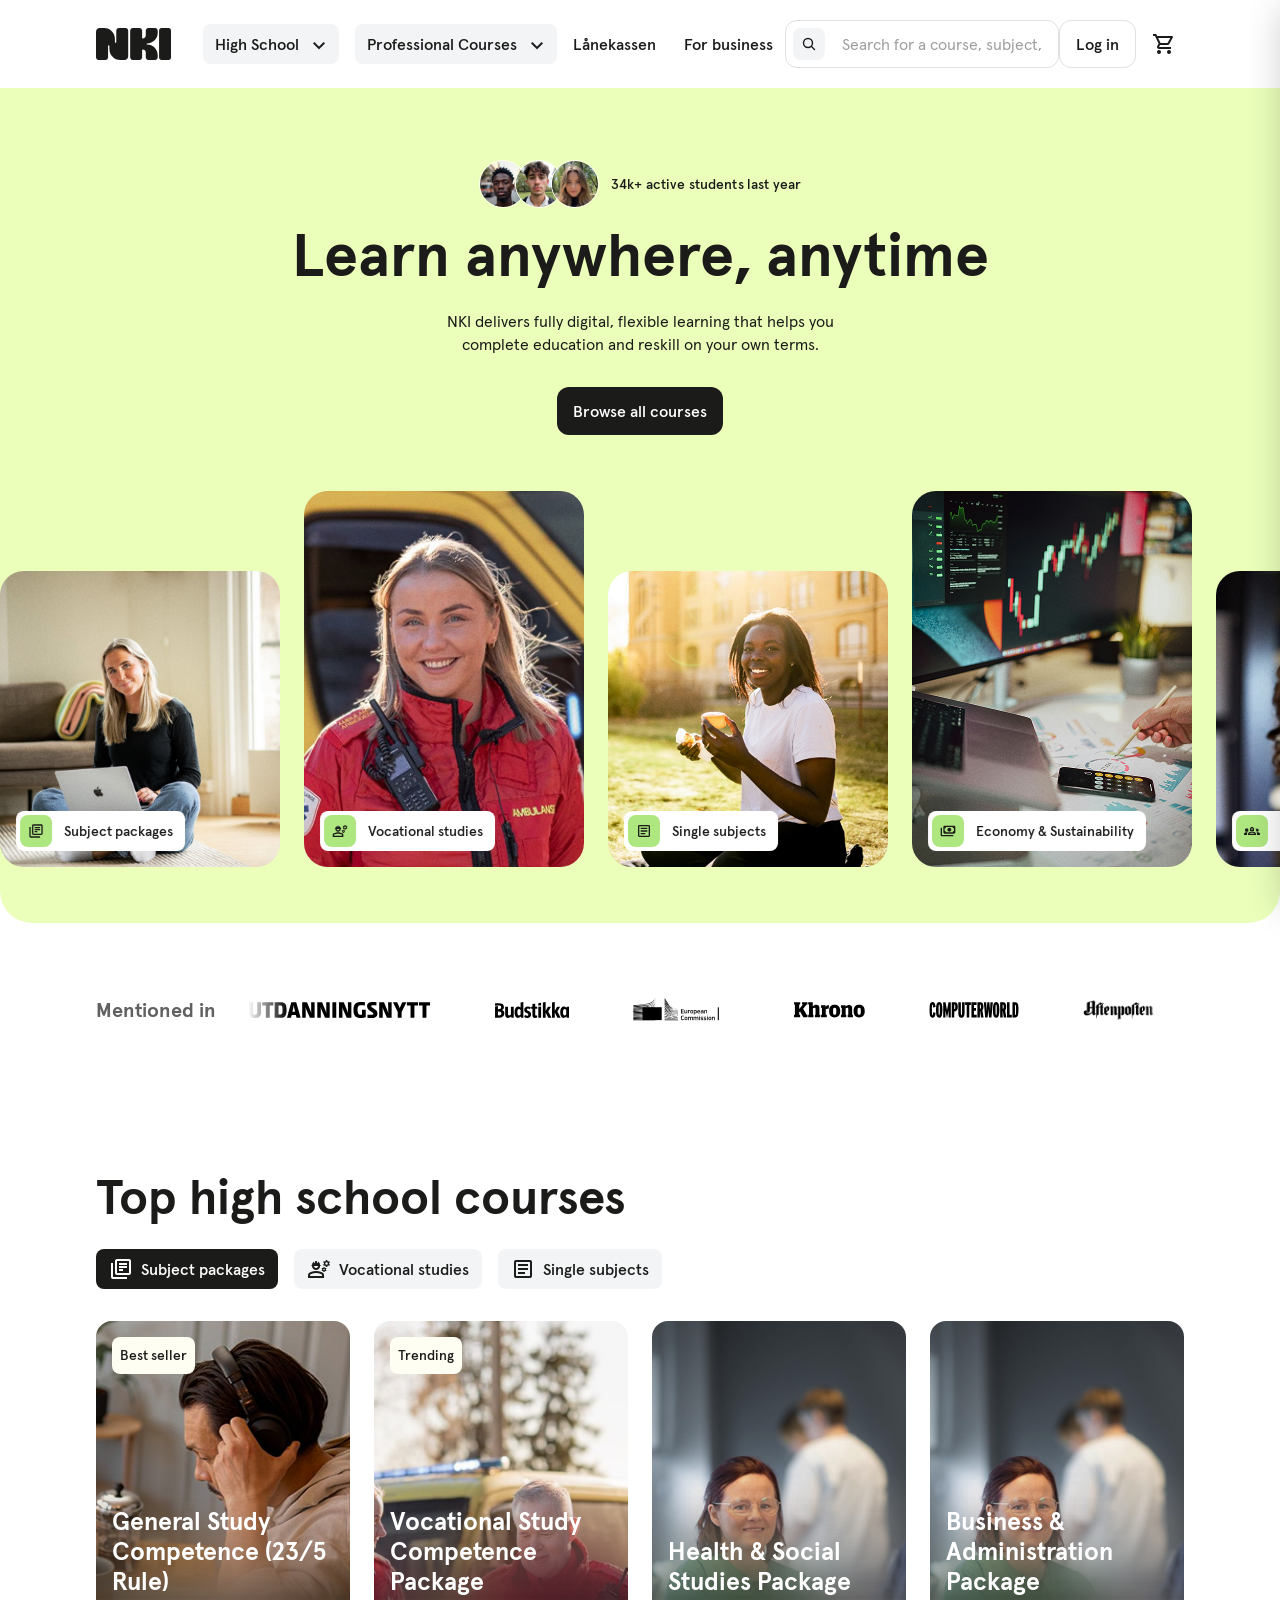
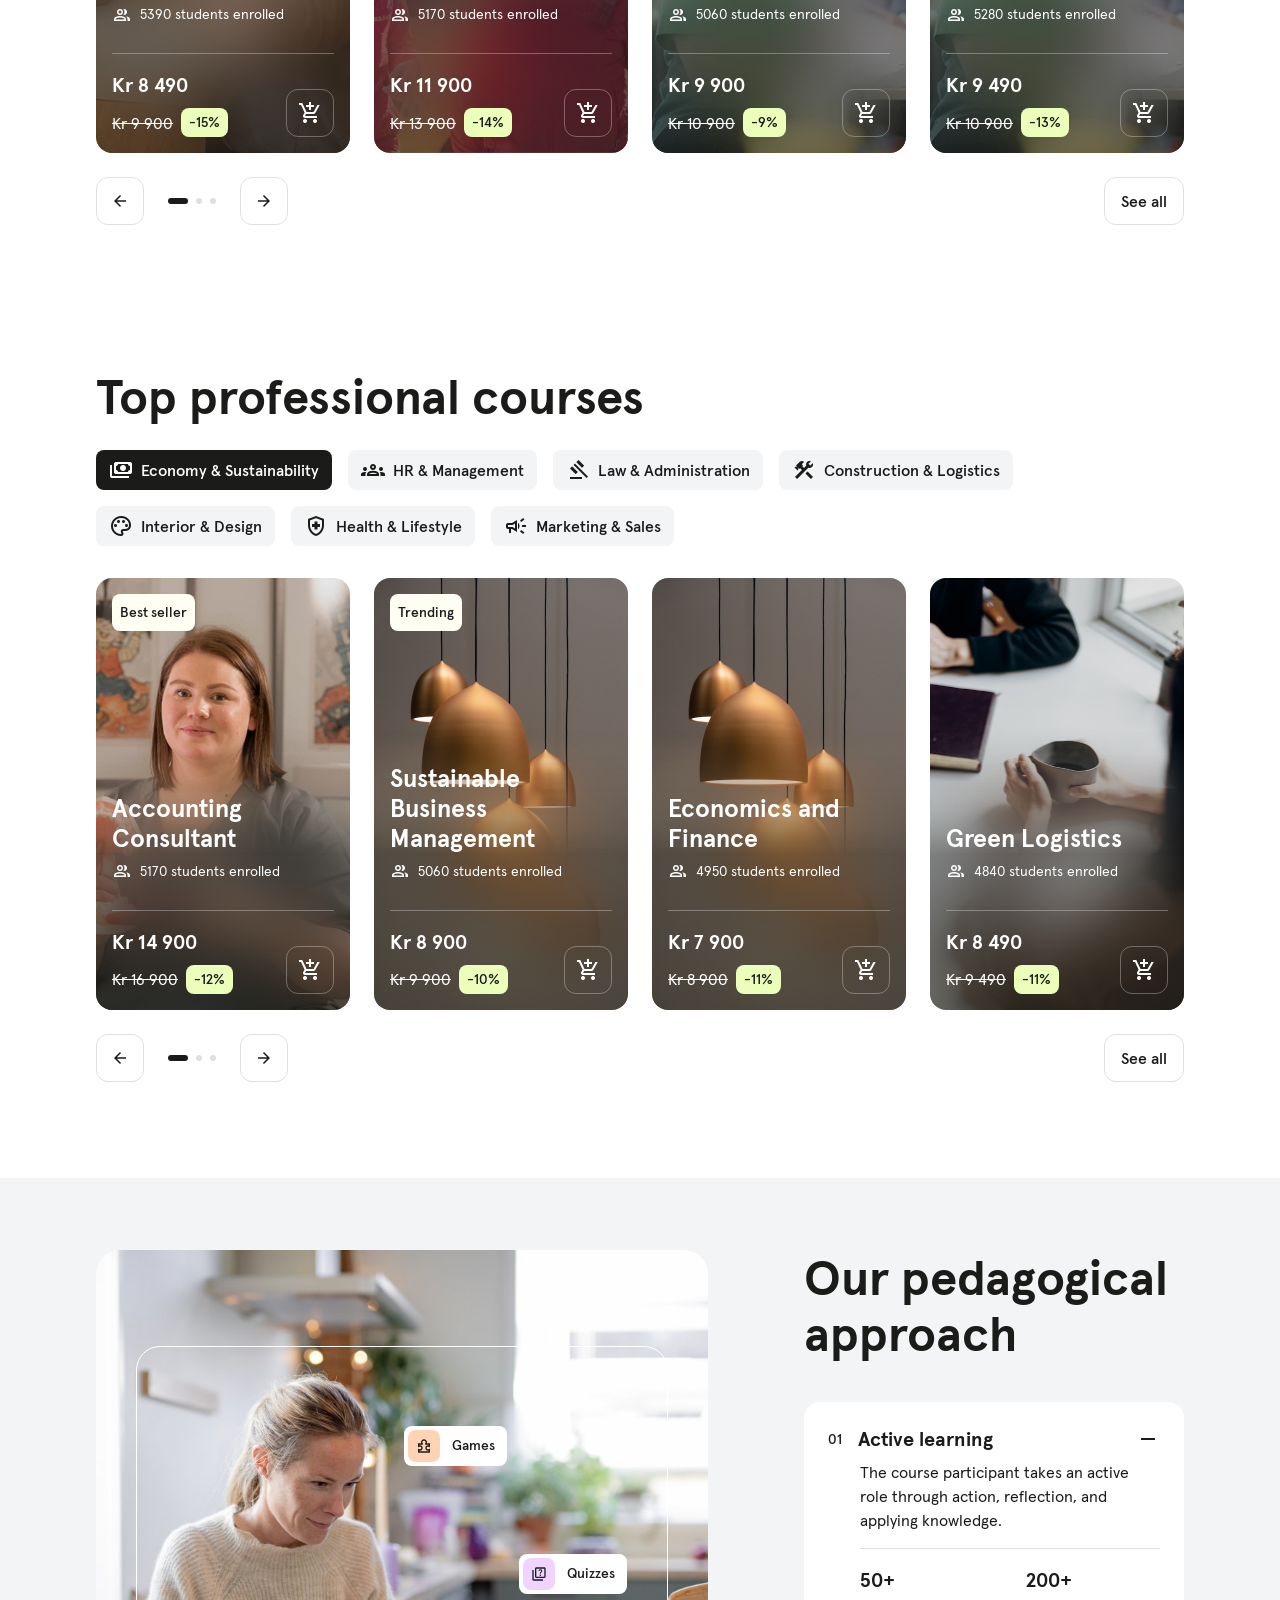
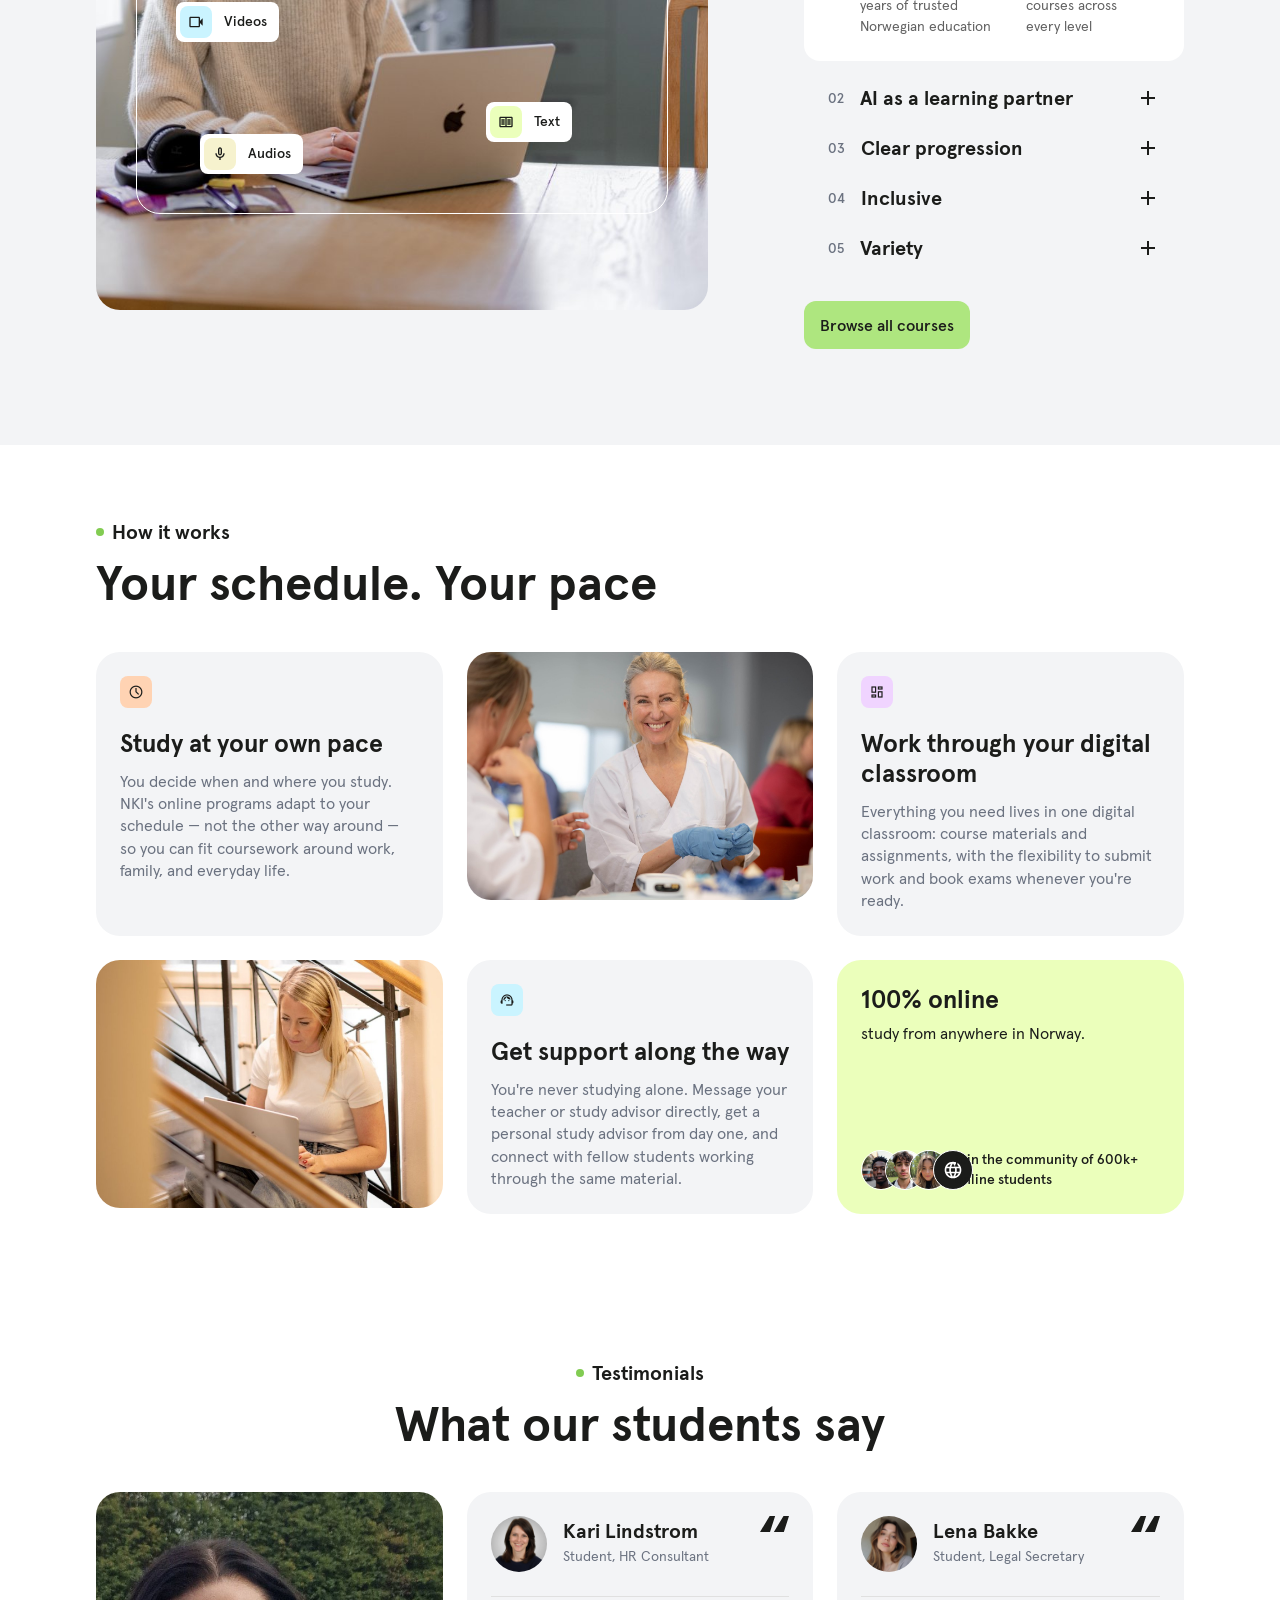
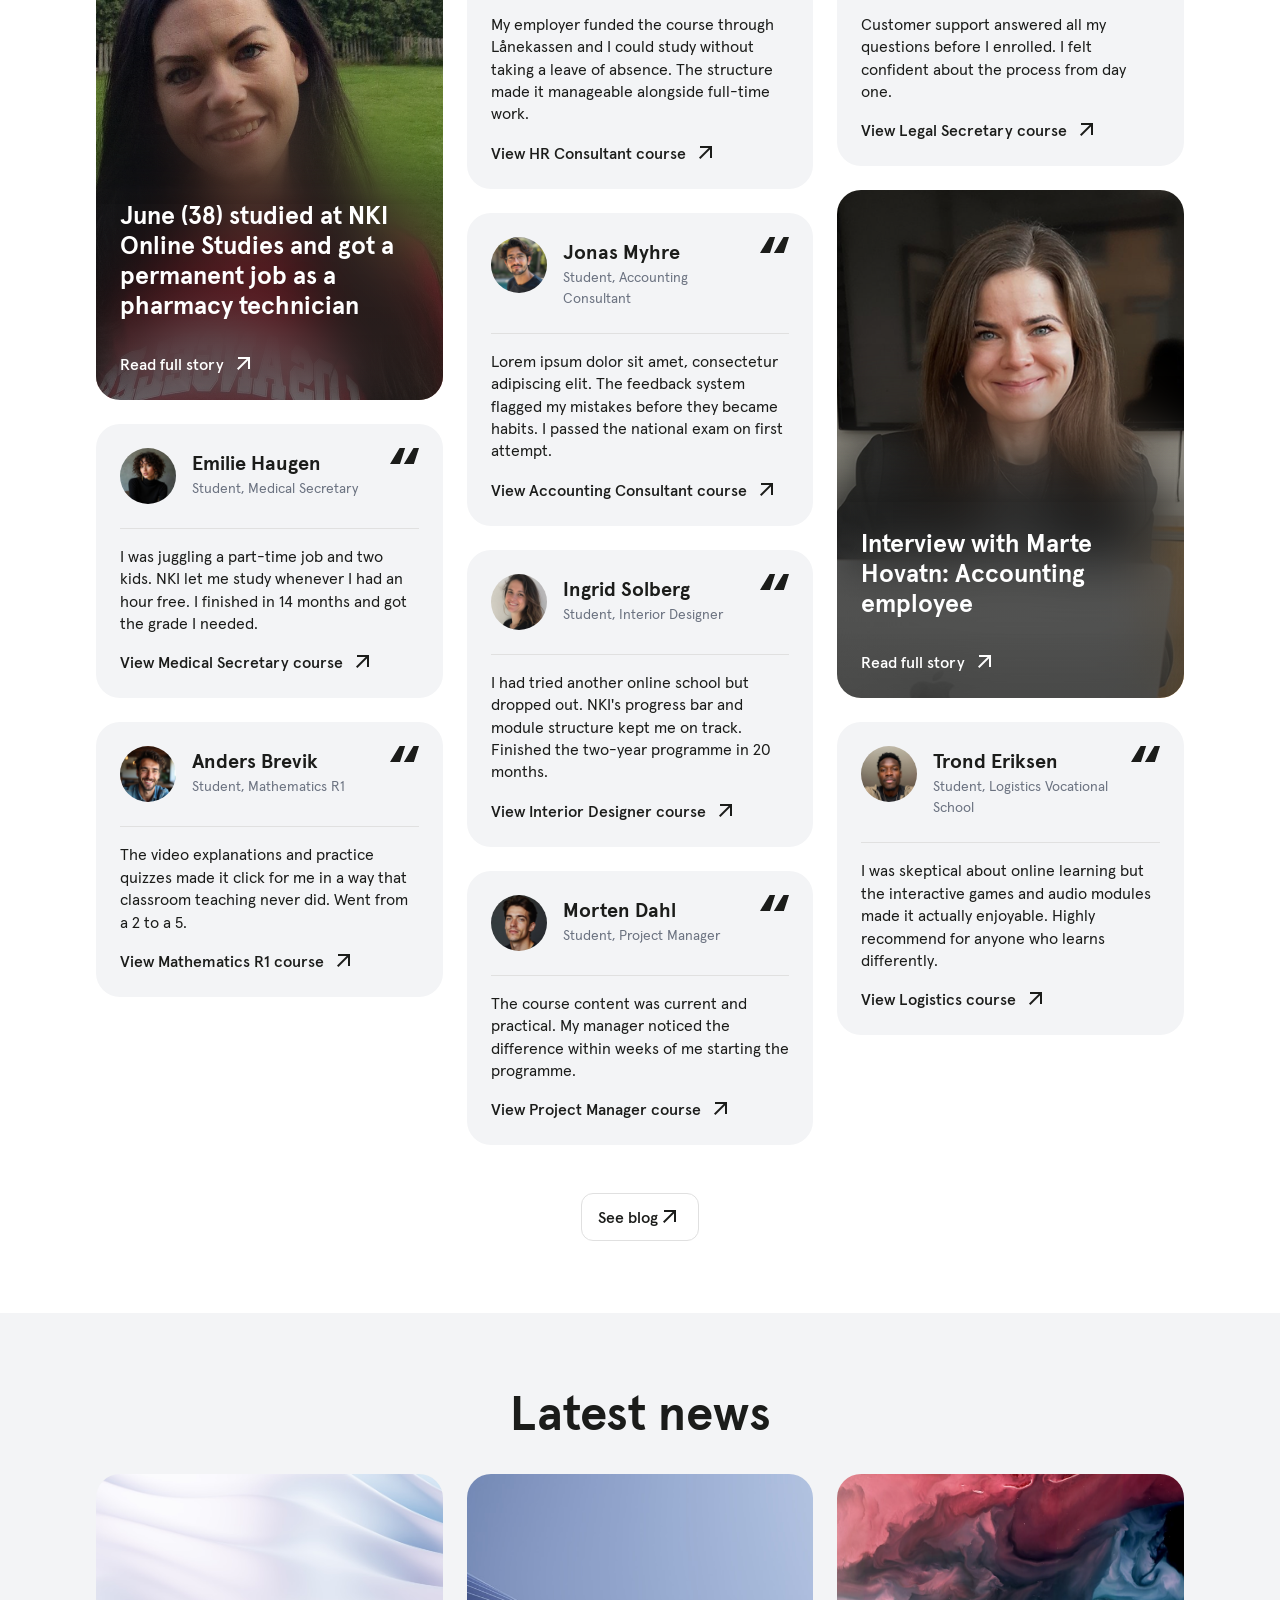
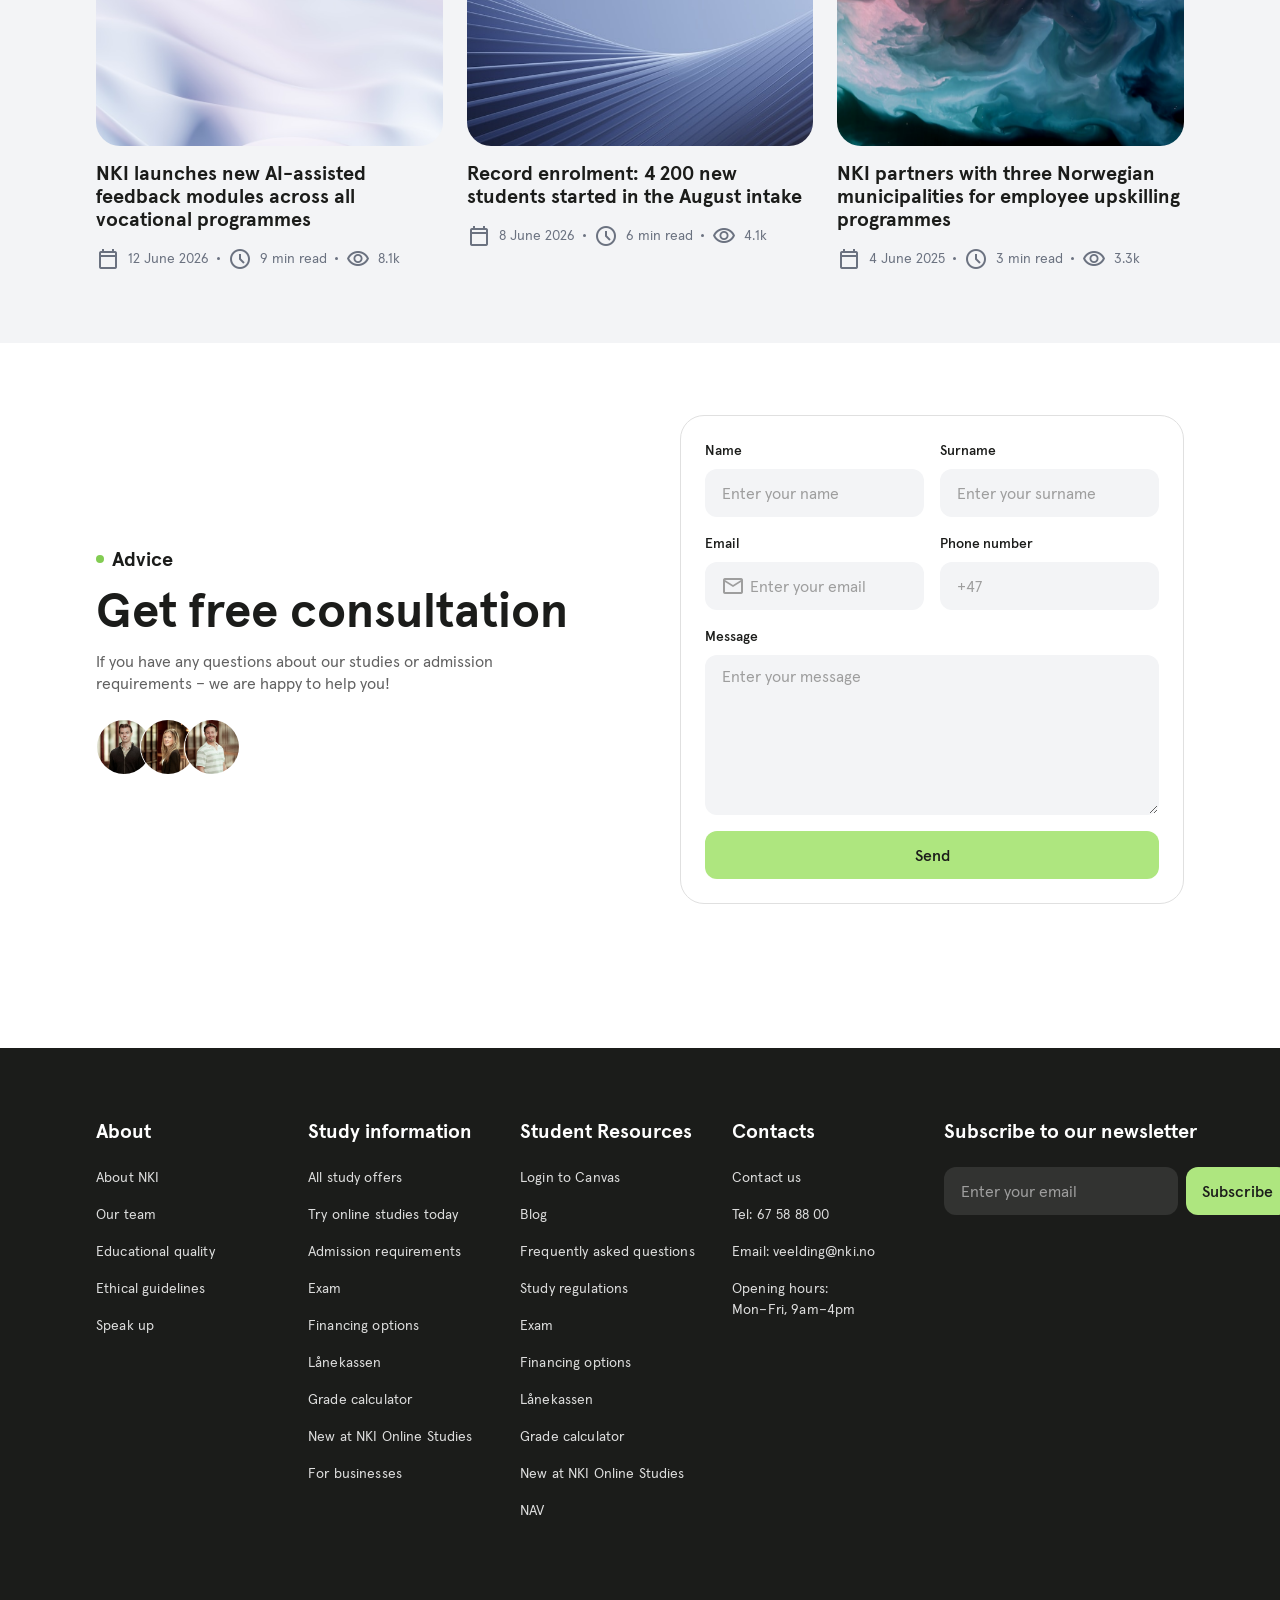
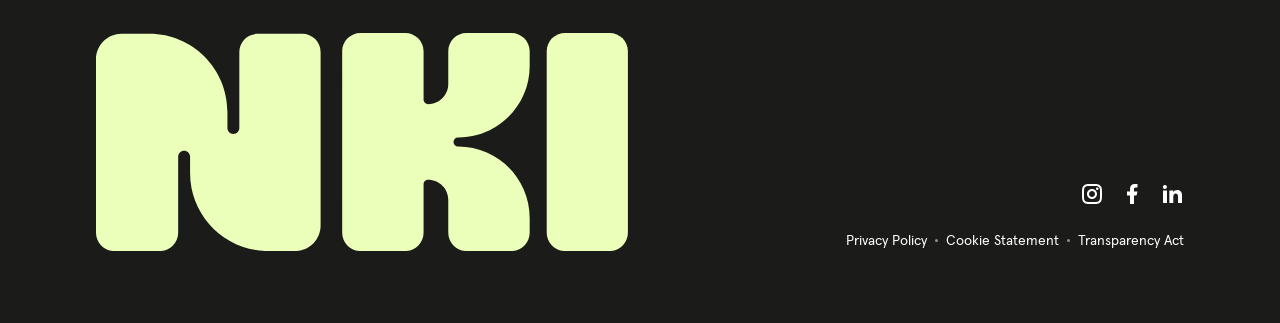
==== commit ceca8a56: "For Business: shorten first tab to 'Skills development'; testimonials keep 3 cards / 3 steps on mobi" ====
--- a/index.html
+++ b/index.html
@@ -1710,7 +1710,9 @@
     var prev  = pager.querySelector('[data-dir="prev"]');
     var next  = pager.querySelector('[data-dir="next"]');
     var dotsWrap = pager.querySelector('.testi-pager-dots');
-    var cards = cols.querySelectorAll('.t-card');
+    /* only count cards that are actually visible on mobile (hidden columns are
+       display:none), so the dot count matches the number of scrollable cards */
+    var cards = [].slice.call(cols.querySelectorAll('.t-card')).filter(function(c) { return c.offsetParent !== null; });
     var dots = [];
     if (dotsWrap) {
       dotsWrap.innerHTML = '';
@@ -3433,7 +3435,7 @@
     /* Tabbed content — reuses the CDP "What's in the course" vertical-nav +
        scroll-spy component (.cdp-toc / .cdp-toc-link / .cdp-section). */
     var bizTabs = [
-      { id: 'biz-tab-1', label: 'Skills development that strengthens your business',
+      { id: 'biz-tab-1', label: 'Skills development',
         img: 'images/design-system/business/gallery-1.jpg',
         body: '<p class="cdp-sec-para">Working life doesn’t stand still. New technologies and faster restructuring make skills go out of date quickly, so continuous development is no longer optional — it’s what keeps a business competitive.</p>' +
               '<p class="cdp-sec-para">When employees keep learning, businesses deliver higher quality, make better decisions and adapt more easily to change.</p>' },
--- a/wireframe.css
+++ b/wireframe.css
@@ -6185,6 +6185,9 @@
   }
   .testi-cols::-webkit-scrollbar { display: none; }
   .testi-col { display: contents; }
+  /* Show only the first column (featured story + 2 quotes = 3 cards) so the mobile
+     carousel keeps 3 cards / 3 progress steps, per the Figma design */
+  .testi-cols > .testi-col:not(:first-child) { display: none; }
   .t-card {
     flex-shrink: 0;
     width: calc(85vw - 32px);
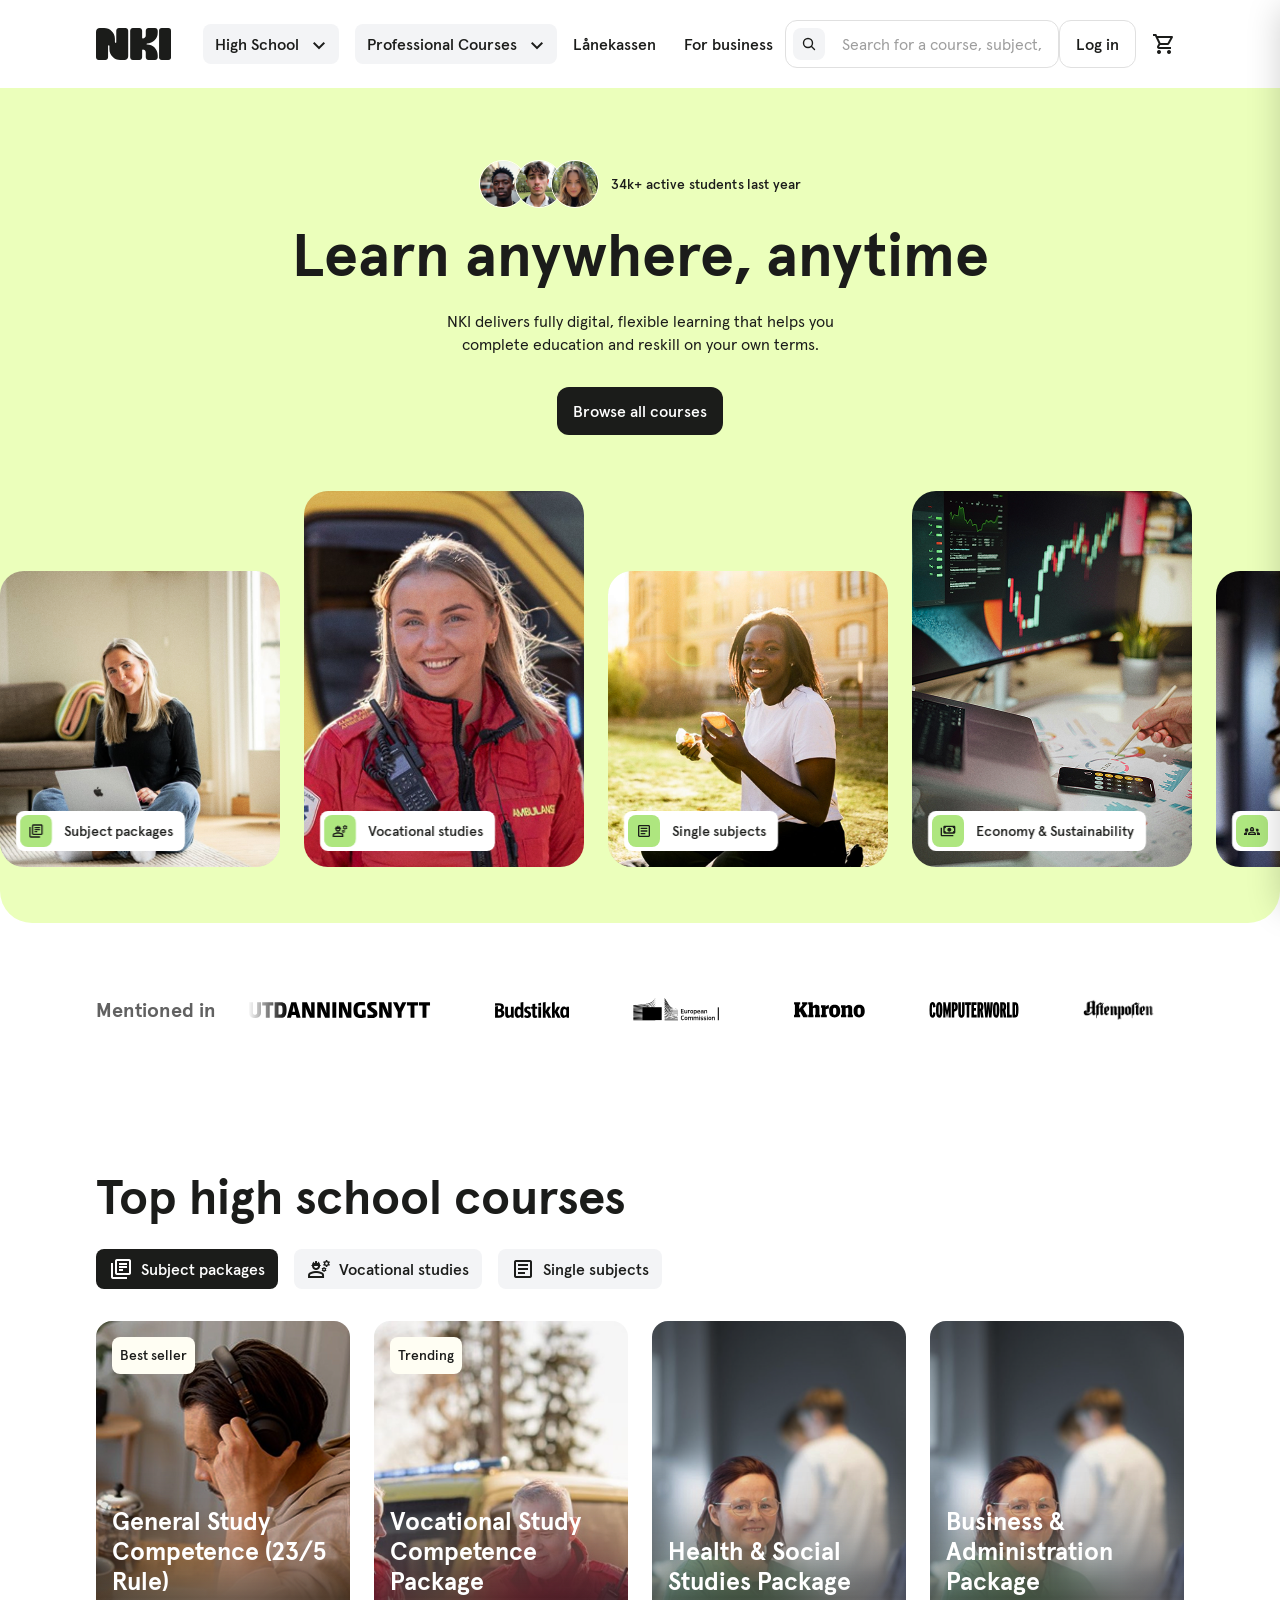
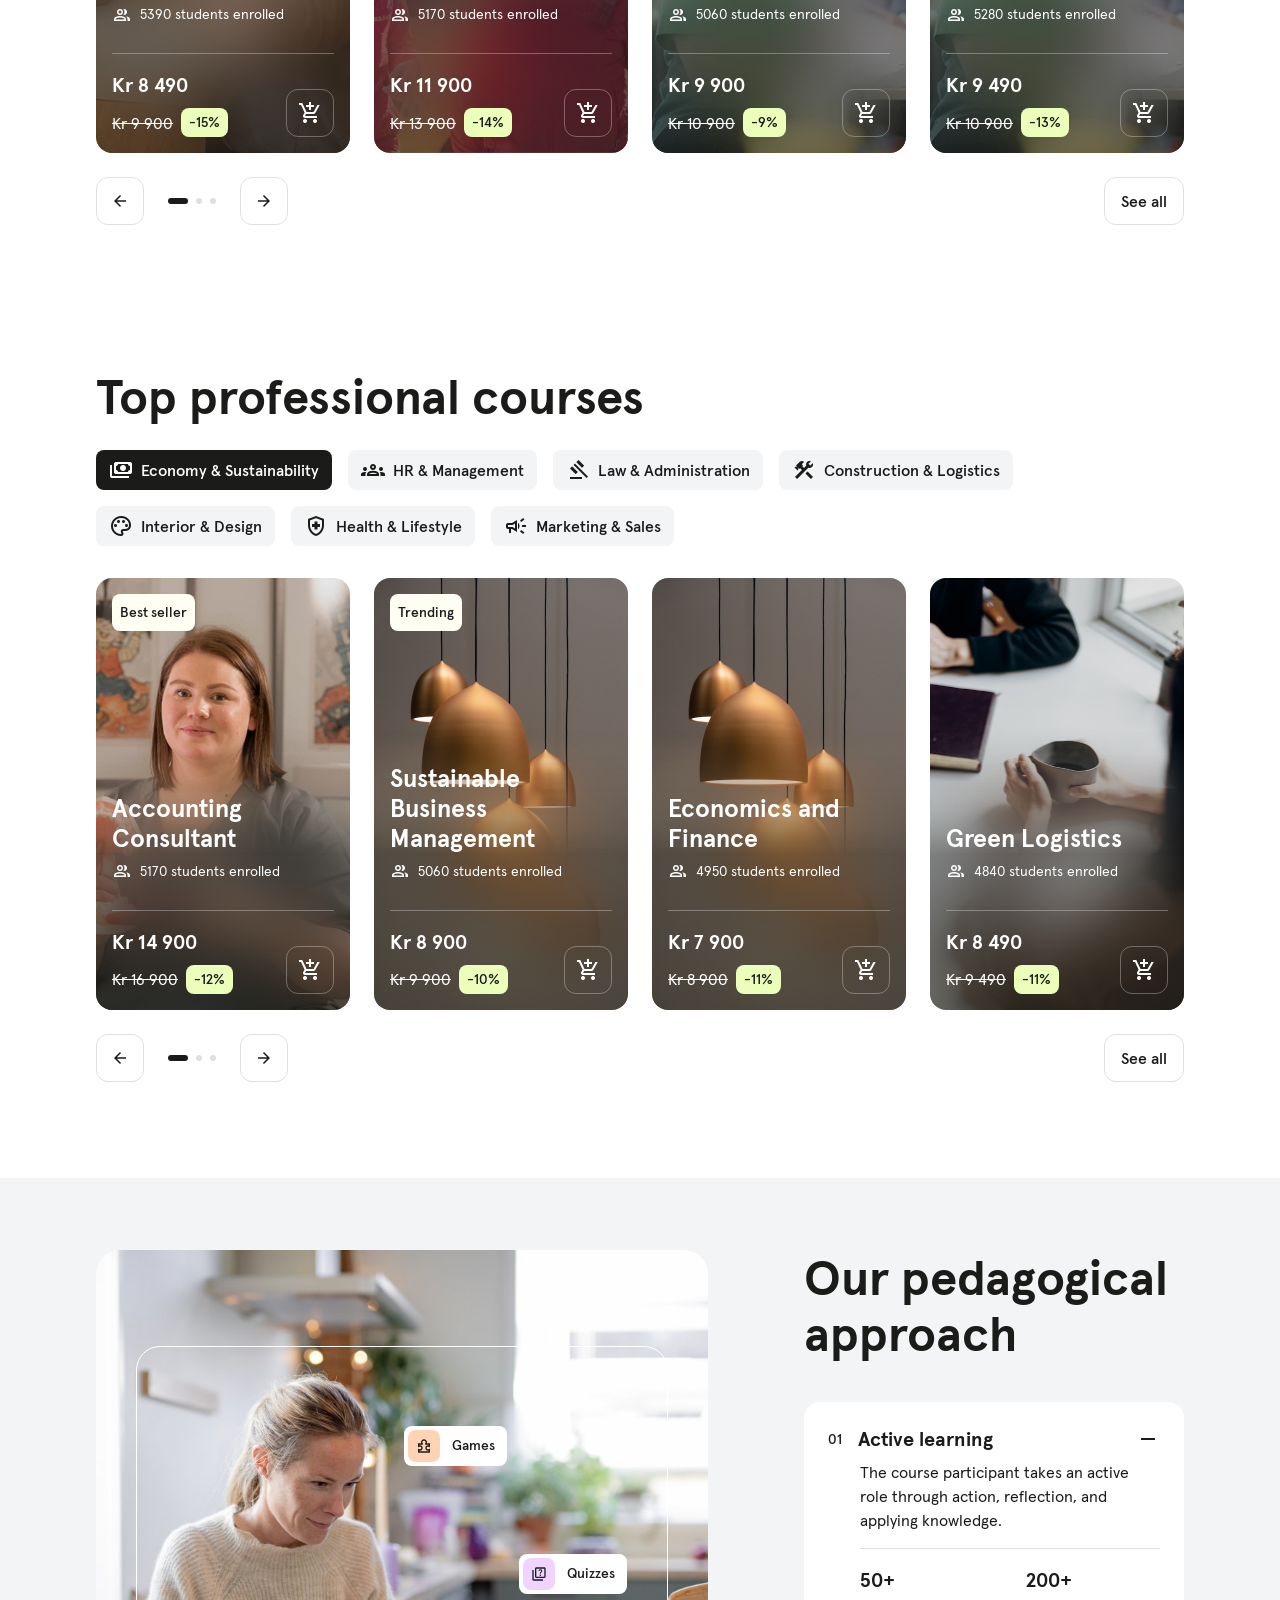
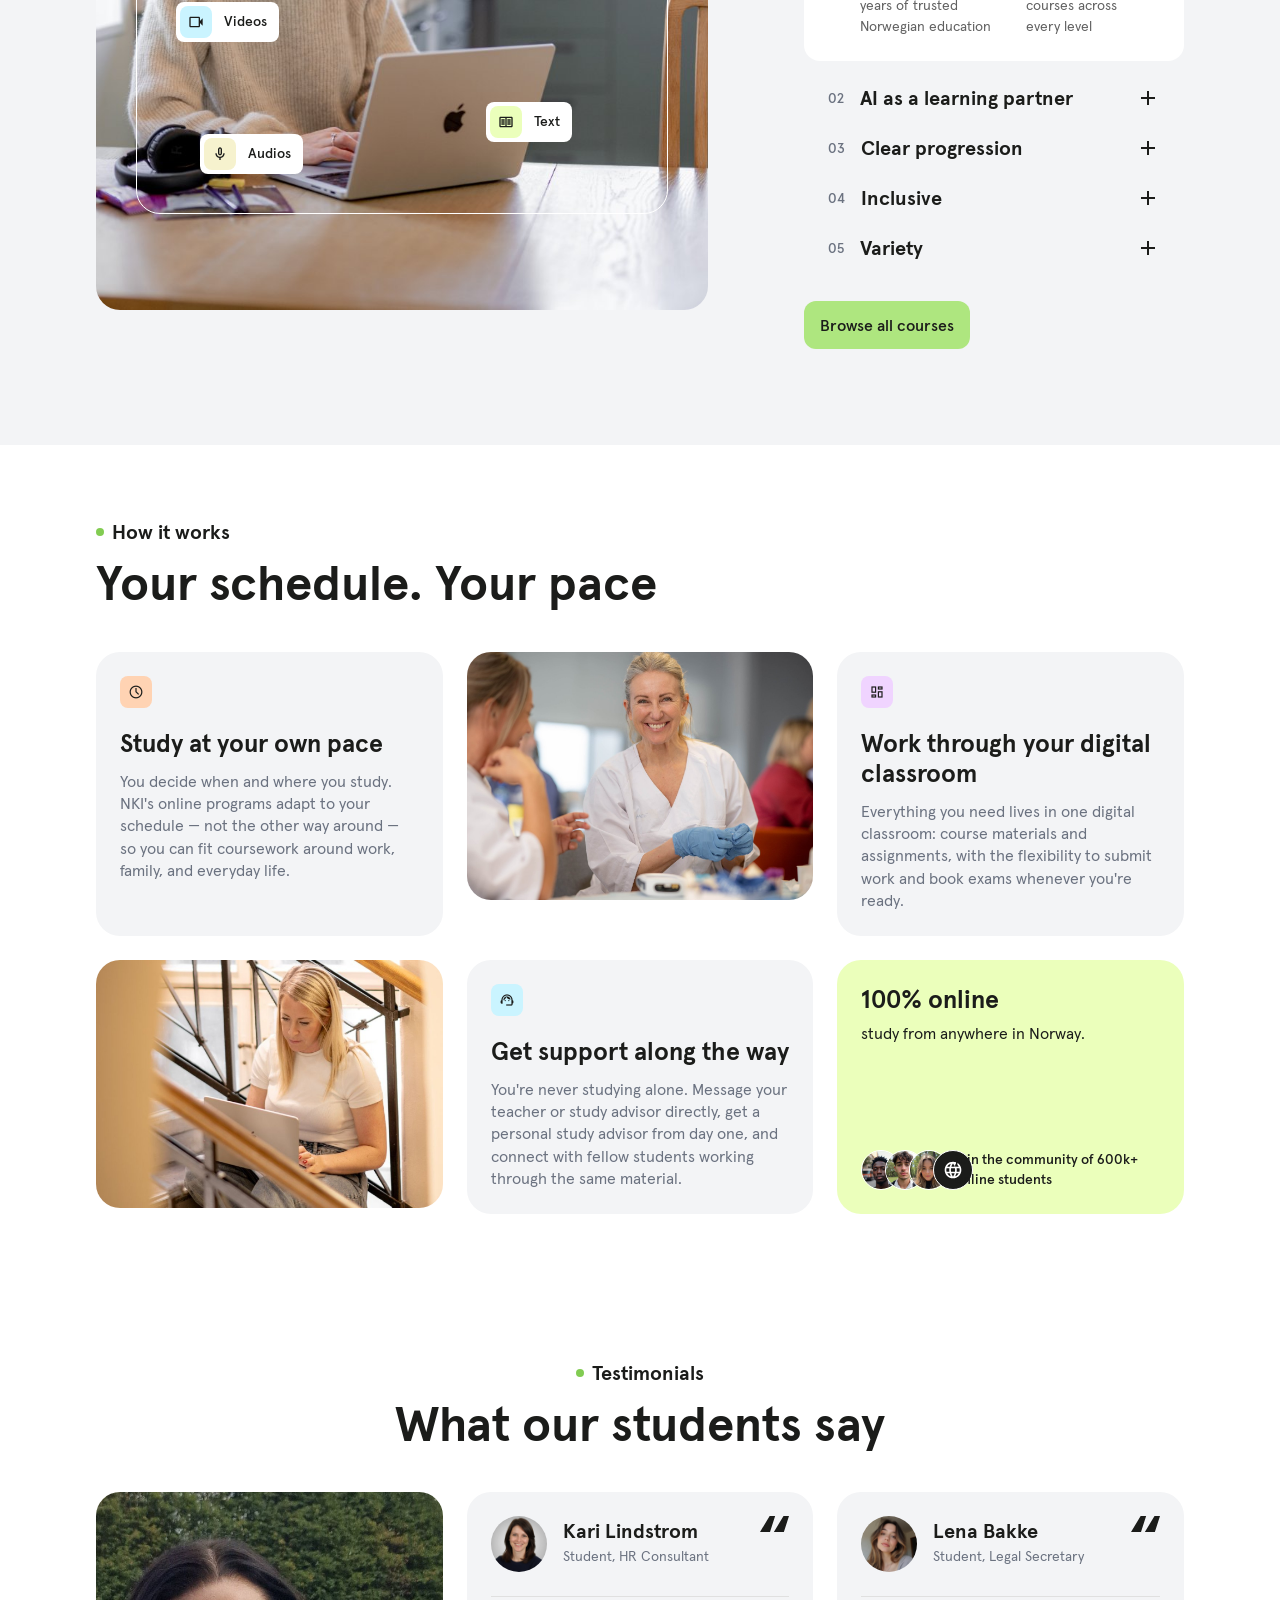
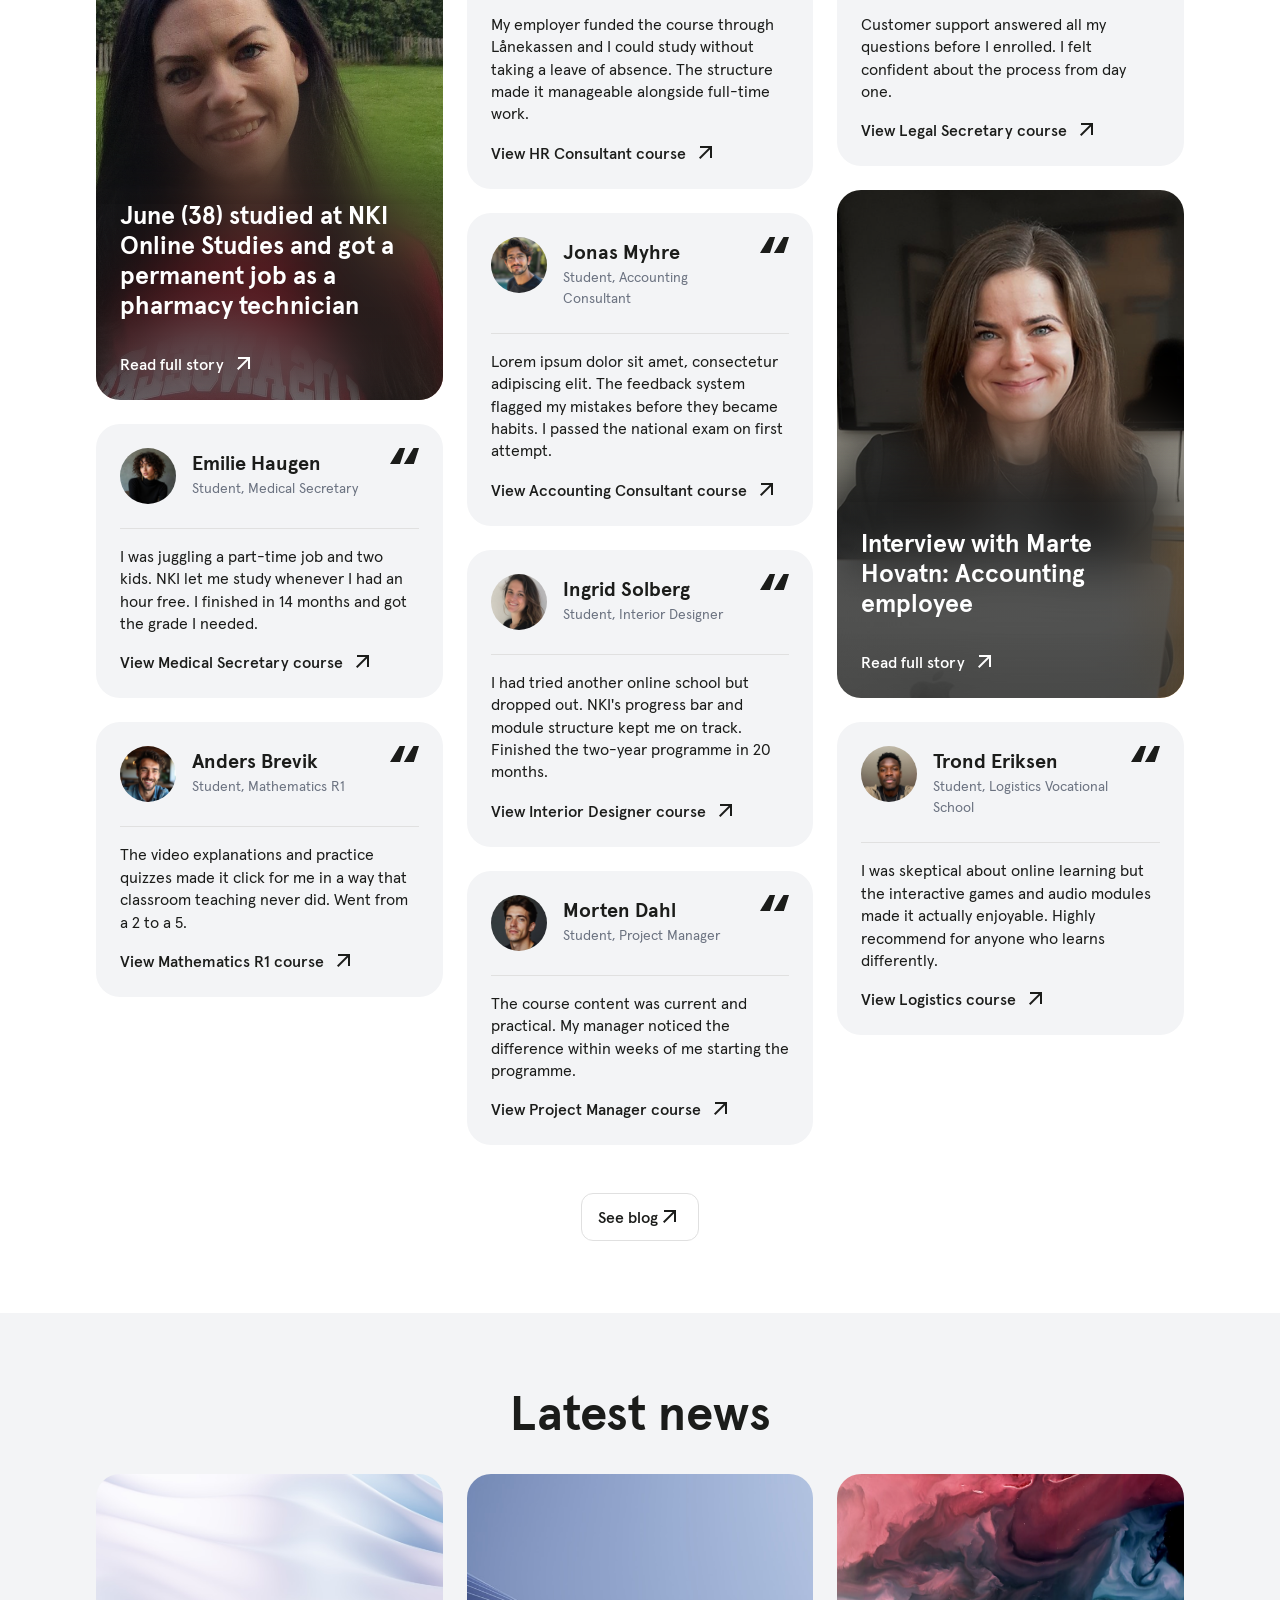
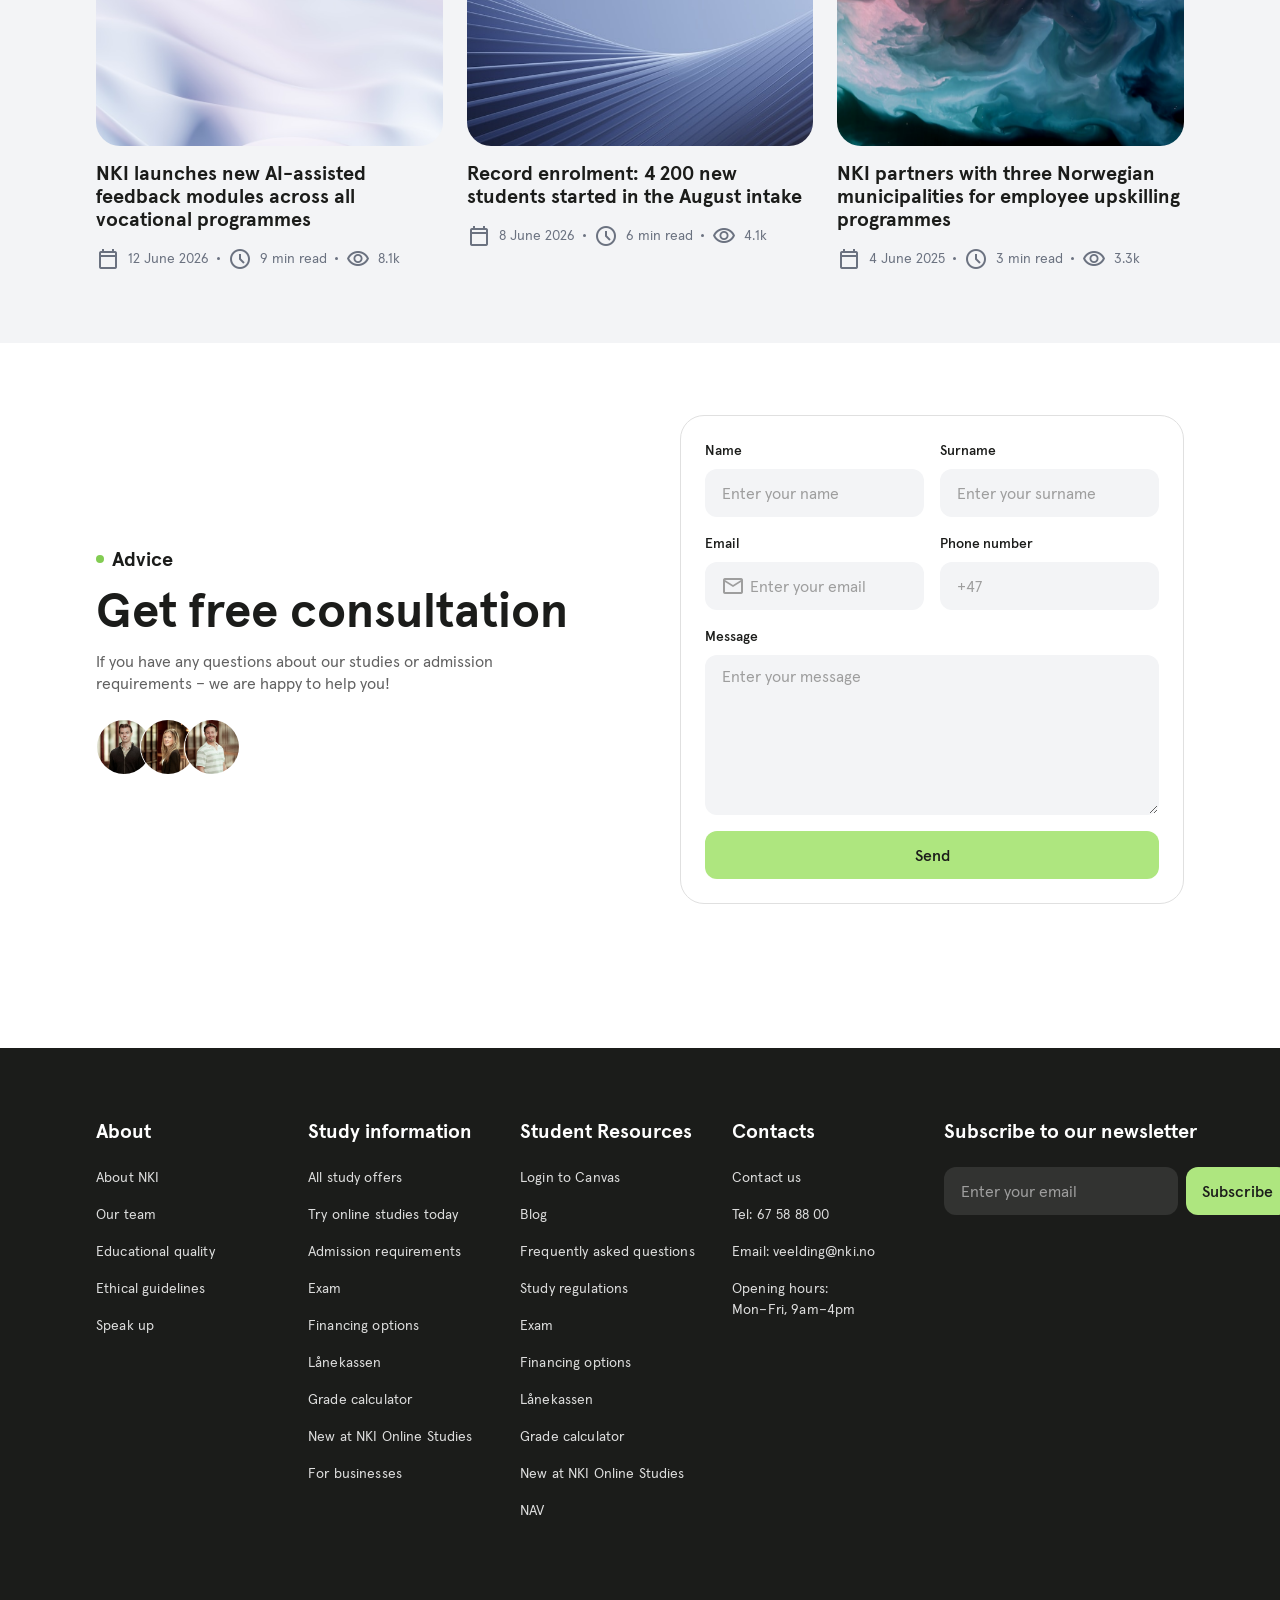
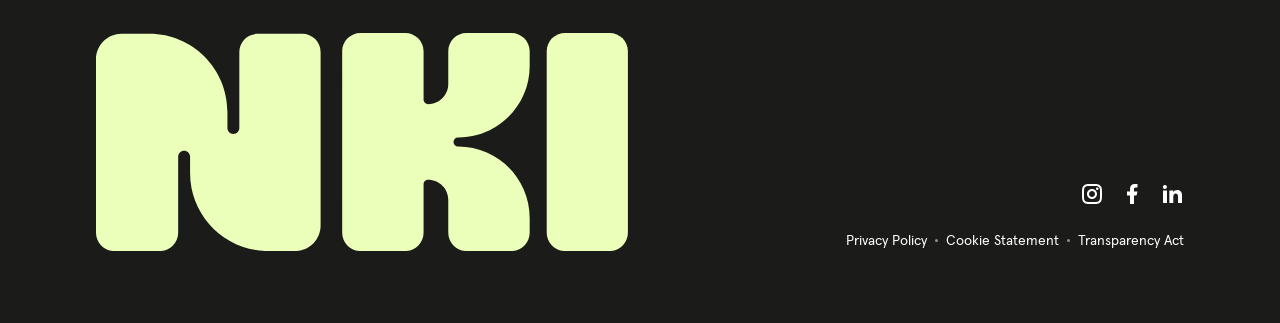
==== commit d9d6dd20: "For Business calc: one-screen layout, ROI accordion, 24px rhythm, mobile Seat calculator reworked so" ====
--- a/index.html
+++ b/index.html
@@ -3540,6 +3540,7 @@
           '</div>' +
 
           '<div class="biz-calc">' +
+            '<div class="biz-calc-top">' +
             '<div class="biz-calc-sec">' +
               '<div class="biz-calc-cap">Number of employees / seats</div>' +
               '<div class="biz-seat-display"><span id="bizSeatLabel">100</span><span class="biz-seat-unit">seats</span></div>' +
@@ -3561,10 +3562,20 @@
                 '<div class="biz-est-row"><span>Per seat</span><span id="bizPerSeat">4 165 kr</span></div>' +
                 '<div class="biz-est-row"><span>Volume discount</span><span id="bizDiscount">-15 %</span></div>' +
               '</div>' +
+              '<button class="btn-cta-green biz-est-cta" data-biz-scroll="biz-contact-anchor">Get a tailored offer</button>' +
             '</div>' +
-
-            '<div class="biz-calc-sec biz-scen-section">' +
-              '<h6 class="biz-calc-h6">What do you get back?</h6>' +
+            '</div>' +
+
+            /* Progressive disclosure: the ROI breakdown is collapsed by default so
+               the calculator itself fits one screen; opening it keeps every value. */
+            '<div class="biz-calc-sec biz-scen-section biz-roi-acc" id="bizRoiAcc">' +
+              '<h6 class="biz-calc-h6 biz-roi-acc-h6">' +
+                '<button type="button" class="biz-roi-acc-hd" id="bizRoiAccHd" aria-expanded="false" aria-controls="bizRoiAccBody">' +
+                  '<span class="biz-roi-acc-ttl">What do you get back?</span>' +
+                  '<span class="material-symbols-outlined biz-roi-acc-chev" aria-hidden="true">add</span>' +
+                '</button>' +
+              '</h6>' +
+              '<div class="biz-roi-acc-body" id="bizRoiAccBody" hidden>' +
               '<p class="biz-roi-sub" id="bizRoiSub"></p>' +
               '<div class="biz-scen" id="bizScen" role="tablist" aria-label="Productivity scenario">' +
                 BIZ_SCENARIOS.map(function(s, i) {
@@ -3587,7 +3598,7 @@
                   '<p class="biz-disc-para">These figures are indicative estimates shown for illustration only and do not constitute a binding offer. Actual pricing and returns depend on the programme, its content, duration and the number of participants, and are confirmed after a needs assessment. Productivity, turnover and absence effects are modelled assumptions, not guaranteed outcomes.</p>' +
                 '</div>' +
               '</div>' +
-              '<button class="btn-cta-green biz-est-cta" data-biz-scroll="biz-contact-anchor">Get a tailored offer</button>' +
+              '</div>' +
             '</div>' +
           '</div>' +
         '</div>' +
@@ -3766,6 +3777,21 @@
         updateBizCalc();
       });
     });
+
+    /* ROI accordion — collapsed by default (progressive disclosure) */
+    var roiHd = document.getElementById('bizRoiAccHd');
+    if (roiHd) {
+      var roiAcc = document.getElementById('bizRoiAcc');
+      var roiBody = document.getElementById('bizRoiAccBody');
+      var roiIcon = roiHd.querySelector('.biz-roi-acc-chev');
+      roiHd.addEventListener('click', function() {
+        var open = roiAcc.classList.toggle('is-open');
+        roiHd.setAttribute('aria-expanded', open ? 'true' : 'false');
+        if (roiBody) roiBody.hidden = !open;
+        /* DS icon set: add / remove (nodes 50:1914 / 50:1935) */
+        if (roiIcon) roiIcon.textContent = open ? 'remove' : 'add';
+      });
+    }
 
     /* Disclaimer accordion (DS "Accordion tooltip", node 308-16714) */
     var discHd = document.getElementById('bizDisclaimerHd');
--- a/wireframe.css
+++ b/wireframe.css
@@ -6882,24 +6882,78 @@
 .biz-hubspot-ph .material-symbols-outlined { font-size: 24px; }
 
 /* ── 3. Seat calculator ── */
-/* Compact calc section so the whole module fits within a standard window */
-#biz-calc-anchor { padding-top: var(--spacing-48); padding-bottom: var(--spacing-48); }
+/* The whole module — heading, inputs, estimate and the ROI accordion — must fit a
+   single screen without scrolling. The section claims exactly one viewport below
+   the fixed header and centres its content inside it; the pieces below are sized
+   to stay within that height in both the collapsed and the expanded state. */
+#biz-calc-anchor {
+  padding-top: var(--spacing-72);
+  padding-bottom: var(--spacing-96);
+  scroll-margin-top: var(--header-h);
+}
 #biz-calc-anchor .section-hd { margin-bottom: var(--spacing-32); }
-/* Single white container — sections stacked in one column */
+#biz-calc-anchor .section-title { font-size: var(--font-size-31); }
+#biz-calc-anchor .biz-lead--body { font-size: var(--font-size-16); }
+/* capped so the subheading breaks onto two lines */
+#biz-calc-anchor .biz-lead--body { max-width: 560px; }
+/* Single white container: seats + estimate side by side, ROI accordion below */
 .biz-calc {
   background: var(--bg-surface-primary);
   border-radius: var(--radius-24);
-  padding: var(--spacing-32);
-  max-width: 824px;
+  padding: var(--spacing-40);
+  max-width: 960px;
   margin: 0 auto;
+  width: 100%;
   display: flex;
   flex-direction: column;
-  gap: var(--spacing-32);
-}
+  gap: var(--spacing-24);
+}
+.biz-calc-top {
+  display: grid;
+  grid-template-columns: 1fr 1fr;
+  gap: var(--spacing-40);
+  align-items: stretch;
+}
+/* Estimate column: CTA pinned to the bottom so both columns end level */
+.biz-calc-top > .biz-calc-sec:last-child { display: flex; flex-direction: column; }
+.biz-calc-top > .biz-calc-sec:last-child .biz-est-rows { margin-bottom: auto; }
 .biz-calc-sec > *:last-child { margin-bottom: 0; }
 .biz-calc-h6 { font-size: var(--font-size-20); font-weight: 700; color: var(--text-primary); line-height: 1.15; margin-bottom: var(--spacing-8); }
-.biz-scen-section .biz-roi-sub { margin-bottom: var(--spacing-16); }
+.biz-scen-section .biz-roi-sub { margin-bottom: var(--spacing-12); }
 .biz-scen-section .biz-scen { margin-bottom: 0; }
+
+/* ROI accordion — progressive disclosure for "What do you get back?".
+   Same interaction pattern as the DS content accordion (header row + chevron
+   that flips when open), built on the calculator's own tokens. */
+.biz-roi-acc {
+  border-top: 1px solid var(--border-default);
+  padding-top: var(--spacing-24);
+}
+.biz-roi-acc-h6 { margin-bottom: 0; }
+.biz-roi-acc-hd {
+  display: flex;
+  align-items: center;
+  justify-content: space-between;
+  gap: var(--spacing-16);
+  width: 100%;
+  padding: 0;
+  background: none;
+  border: none;
+  cursor: pointer;
+  font: inherit;
+  color: inherit;
+  text-align: left;
+}
+.biz-roi-acc-hd:focus-visible { outline: 2px solid var(--border-focus); outline-offset: 4px; border-radius: var(--radius-8); }
+.biz-roi-acc-chev {
+  font-size: 24px;
+  color: var(--text-primary);
+  flex-shrink: 0;
+}
+.biz-roi-acc-body { margin-top: var(--spacing-12); }
+.biz-roi-acc-body > *:last-child { margin-bottom: 0; }
+/* same 560px cap as the section subheading — breaks onto two lines */
+.biz-roi-acc-body .biz-roi-sub { max-width: 560px; }
 .biz-calc-cap {
   font-size: var(--font-size-14);
   font-weight: 500;
@@ -6927,7 +6981,7 @@
   border-radius: 100px;
   background: var(--border-default);
   outline: none;
-  margin: var(--spacing-24) 0 var(--spacing-8);
+  margin: var(--spacing-16) 0 var(--spacing-8);
 }
 .biz-range::-webkit-slider-thumb {
   -webkit-appearance: none;
@@ -6954,10 +7008,12 @@
   justify-content: space-between;
   font-size: var(--font-size-14);
   color: var(--text-secondary-on-white);
-  margin-bottom: var(--spacing-24);
+  margin-bottom: var(--spacing-16);
 }
 /* Seat pills reuse the .biz-scen-btn tag component (see below), matching the DS
-   pill default exactly: subtle fill, no visible border. */
+   pill default exactly: subtle fill, no visible border. Tighter side padding so
+   all six tiers stay on one row inside the half-width input column. */
+.biz-tiers .biz-tier { padding-left: var(--spacing-12); padding-right: var(--spacing-12); }
 
 .biz-calc-estimate { display: flex; flex-direction: column; }
 .biz-est-total {
@@ -6975,7 +7031,7 @@
   color: var(--text-primary);
 }
 .biz-est-row span:last-child { font-weight: 700; }
-.biz-est-cta { width: 100%; gap: var(--spacing-8); margin-top: var(--spacing-8); }
+.biz-est-cta { width: 100%; gap: var(--spacing-8); margin-top: var(--spacing-16); }
 .biz-est-cta .material-symbols-outlined { font-size: 20px; }
 /* Disclaimer accordion — DS "Accordion tooltip" (node 308-16714): chevron + underlined
    label; when open, a 2px accent rule runs alongside the 14px description */
@@ -7051,13 +7107,13 @@
 .biz-roi-card-val { font-size: var(--font-size-25); font-weight: 700; color: var(--text-primary); line-height: 1.2; margin-bottom: var(--spacing-8); }
 .biz-roi-card-desc { font-size: var(--font-size-14); color: var(--text-secondary-on-white); line-height: 1.4; }
 
-/* Compact vertical list (label … value per row) so it fits the results column */
+/* Compact vertical list (label … value per row) */
 .biz-roi-summary {
   display: flex;
   flex-direction: column;
   border-top: 1px solid var(--border-default);
-  margin-top: var(--spacing-16);
-  margin-bottom: var(--spacing-16);
+  margin-top: var(--spacing-24);
+  margin-bottom: var(--spacing-24);
 }
 .biz-roi-sum-item {
   display: flex;
@@ -7065,17 +7121,18 @@
   justify-content: space-between;
   align-items: center;
   gap: var(--spacing-16);
-  padding: var(--spacing-16) 0;
+  /* 12px above + 12px below → 24px of space between adjacent rows */
+  padding: var(--spacing-12) 0;
   border-bottom: 1px solid var(--border-default);
 }
 .biz-roi-sum-item:last-child { border-bottom: none; }
-.biz-roi-sum-lbl { display: inline-flex; align-items: center; gap: var(--spacing-8); font-size: var(--font-size-14); color: var(--text-secondary-on-white); }
+.biz-roi-sum-lbl { display: inline-flex; align-items: center; gap: var(--spacing-8); font-size: var(--font-size-14); color: var(--text-primary); }
 /* Icon sits in a subtle-accent box (DS "Our pedagogical approach", node 187:4405) */
 .biz-roi-sum-lbl .biz-roi-sum-ic {
   display: inline-flex;
   align-items: center;
   justify-content: center;
-  padding: var(--spacing-8);
+  padding: var(--spacing-4);
   border-radius: var(--radius-8);
   font-size: var(--font-size-16);
   color: var(--text-primary);
@@ -7083,11 +7140,12 @@
   background: var(--feedback-positive-subtle-bg);
 }
 .biz-roi-sum-val { font-size: var(--font-size-16); font-weight: 700; color: var(--text-primary); line-height: 1.2; white-space: nowrap; }
-/* Highlighted value only — subtle pill around the "kr back" figure */
+/* Highlighted value only — subtle pill around the "kr back" figure.
+   No vertical padding so this row keeps the same 24px rhythm as the others. */
 .biz-roi-sum-hero .biz-roi-sum-val {
   background: var(--bg-subtle);
   border-radius: var(--radius-8);
-  padding: var(--spacing-4) var(--spacing-8);
+  padding: 0 var(--spacing-8);
 }
 
 /* ── 4. Employees ── */
@@ -7117,7 +7175,9 @@
   position: absolute;
   left: var(--spacing-16);
   right: var(--spacing-16);
-  bottom: var(--spacing-16);
+  /* 16px (gap) + 16px (green bottom border) so the photo gap below the tag
+     matches its 16px left/right insets */
+  bottom: var(--spacing-32);
   display: flex;
   align-items: center;
   justify-content: space-between;
@@ -7246,8 +7306,8 @@
 @media (max-width: 1024px) {
   .biz-hero2-ttl { font-size: var(--font-size-49); }
   .biz-pillars { grid-template-columns: repeat(2, 1fr); }
-  .biz-roi-summary { grid-template-columns: repeat(2, 1fr); }
-  .biz-roi-sum-hero { grid-column: span 2; }
+  /* Calculator columns stack once there isn't room for two */
+  .biz-calc-top { grid-template-columns: 1fr; gap: var(--spacing-24); }
 }
 
 /* ── Responsive: tablet / small ── */
@@ -7258,18 +7318,18 @@
   .biz-contact-block { grid-template-columns: 1fr; gap: var(--spacing-24); padding: var(--spacing-24); }
   .biz-emp-grid { grid-template-columns: repeat(2, 1fr); }
   .biz-emp-section { padding: var(--spacing-72) 0; }
-  /* Calculator: mobile text tokens (Mobile H2 / H6) + tighter padding */
-  #biz-calc-anchor { padding-top: var(--spacing-32); padding-bottom: var(--spacing-32); }
+  /* Calculator: mobile text tokens (Mobile H2 / H6) + tighter padding.
+     Section padding scales down from the desktop 72/96 pair. */
+  #biz-calc-anchor { padding-top: var(--spacing-48); padding-bottom: var(--spacing-64); }
   #biz-calc-anchor .section-title { font-size: var(--font-size-31); }
   .biz-calc { padding: var(--spacing-24); }
   .biz-calc-h6 { font-size: var(--font-size-16); }
+  /* the two stacked blocks and the ROI accordion keep the 24px rhythm */
+  .biz-calc-top { gap: var(--spacing-32); }
   .biz-seat-display > span:first-child,
   .biz-est-total { font-size: var(--font-size-31); }
   /* Hero: 16px between all three photos on mobile */
   .biz-hero2-media, .biz-hero2-gallery { gap: var(--spacing-16); }
-  /* Employee card: float the white name tag 16px above the green bottom border so
-     its bottom inset matches its 16px left/right insets */
-  .biz-emp-tag { bottom: var(--spacing-32); }
   /* Advice (contact) section: center the headline, subheading and avatar row */
   .biz-page .consult-info { align-items: center; text-align: center; }
   .biz-page .consult-info .section-title { text-align: center; }
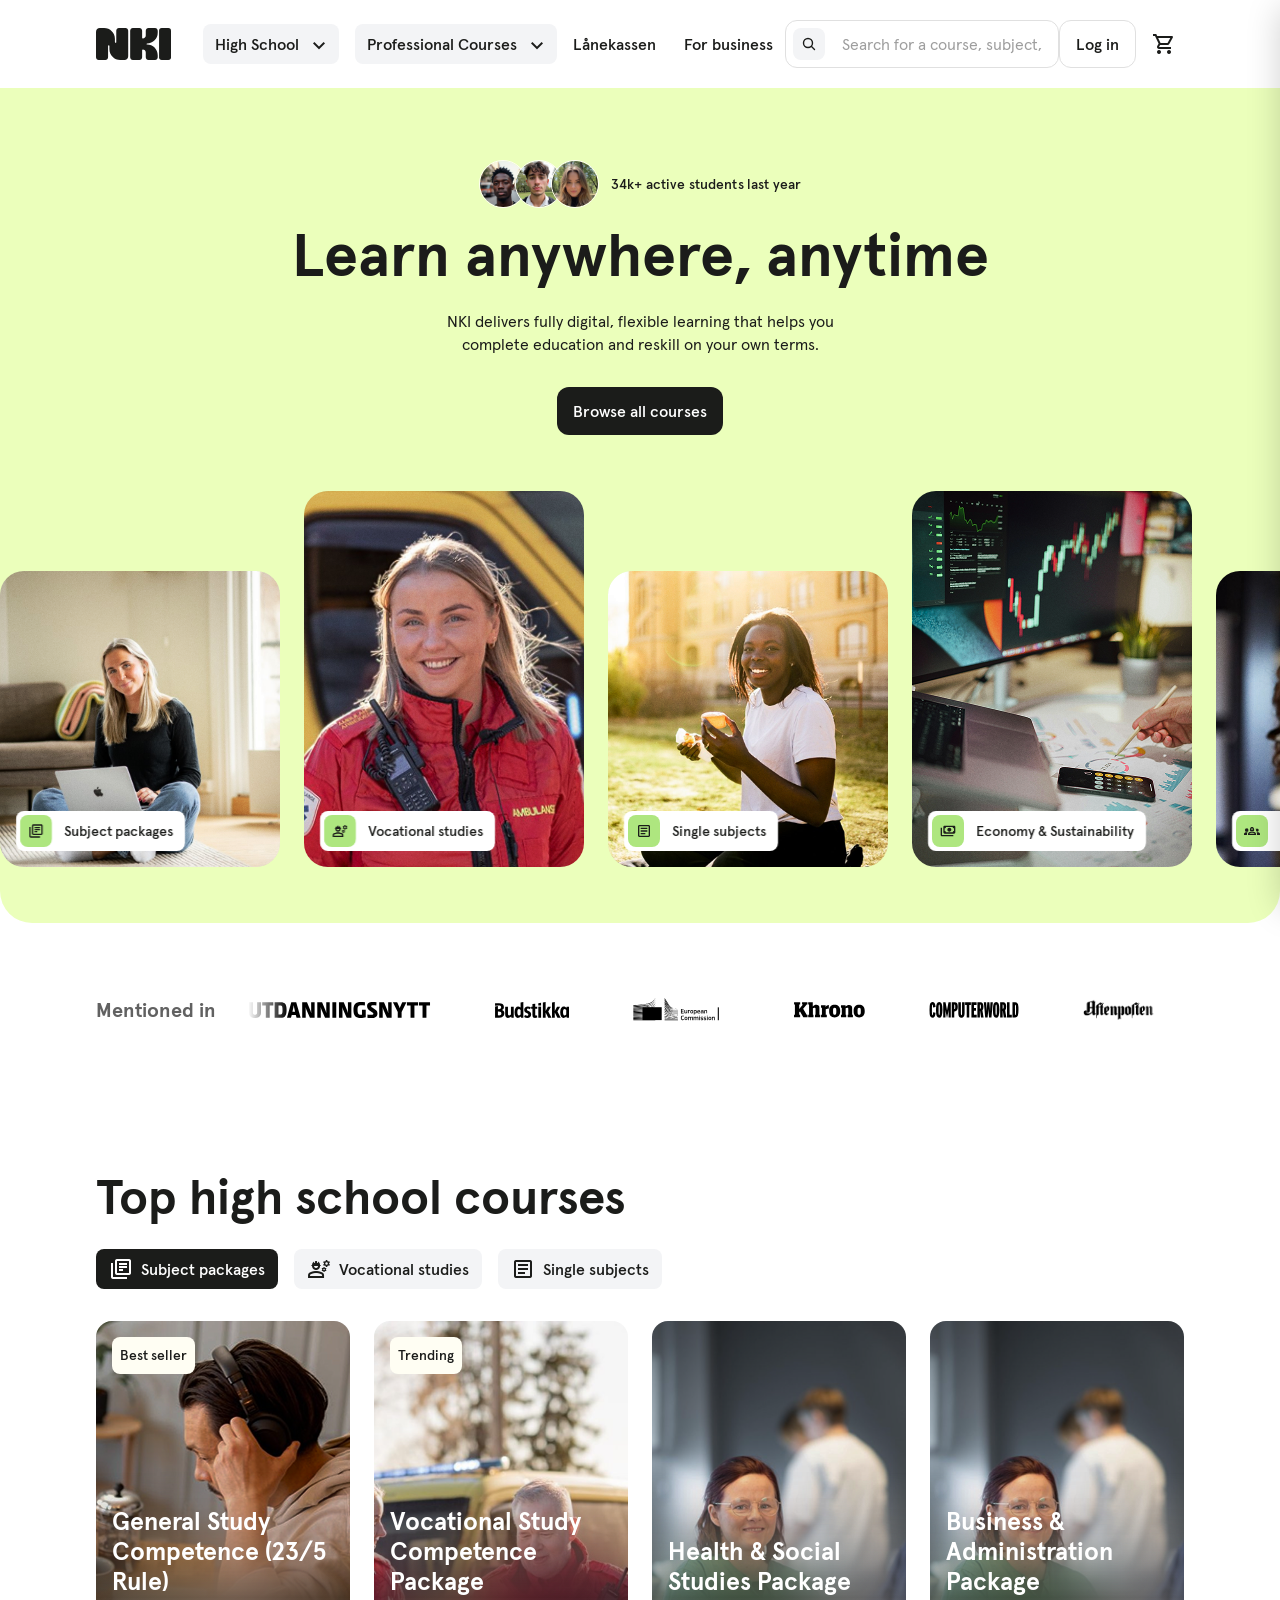
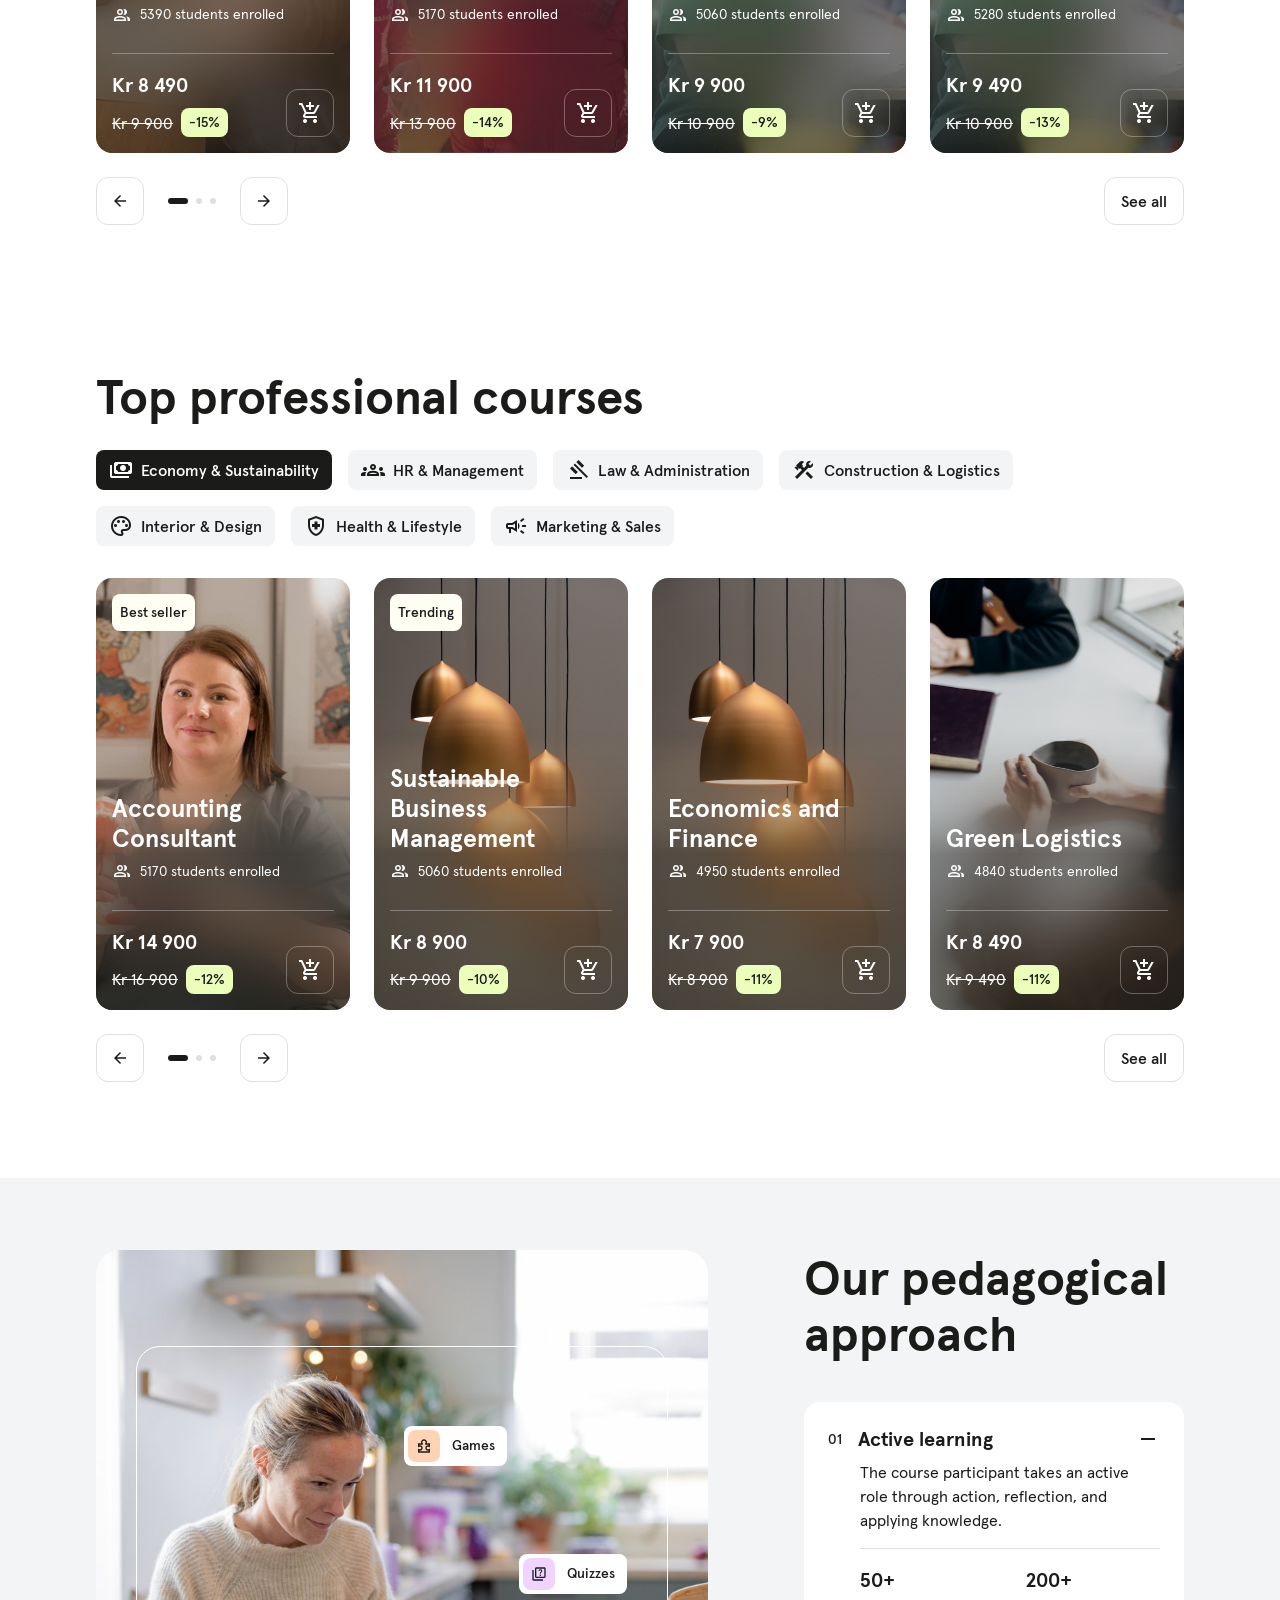
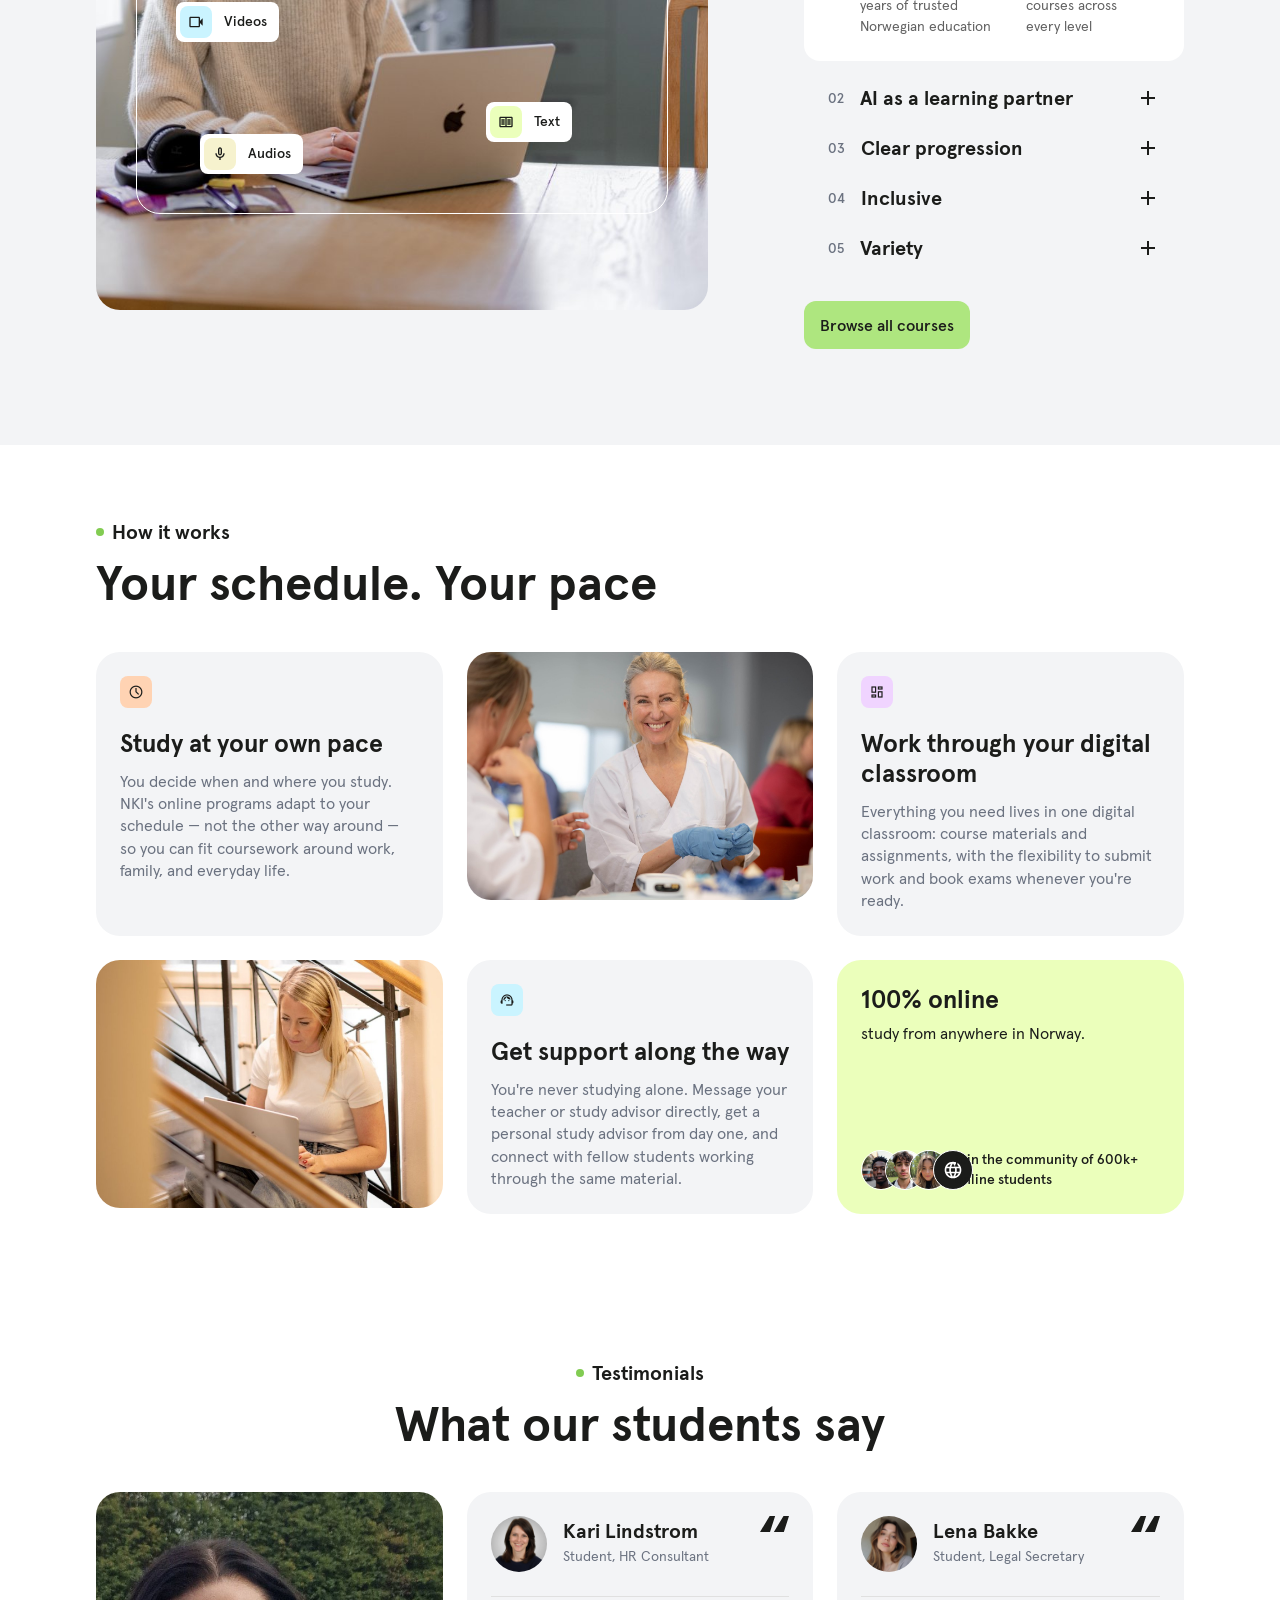
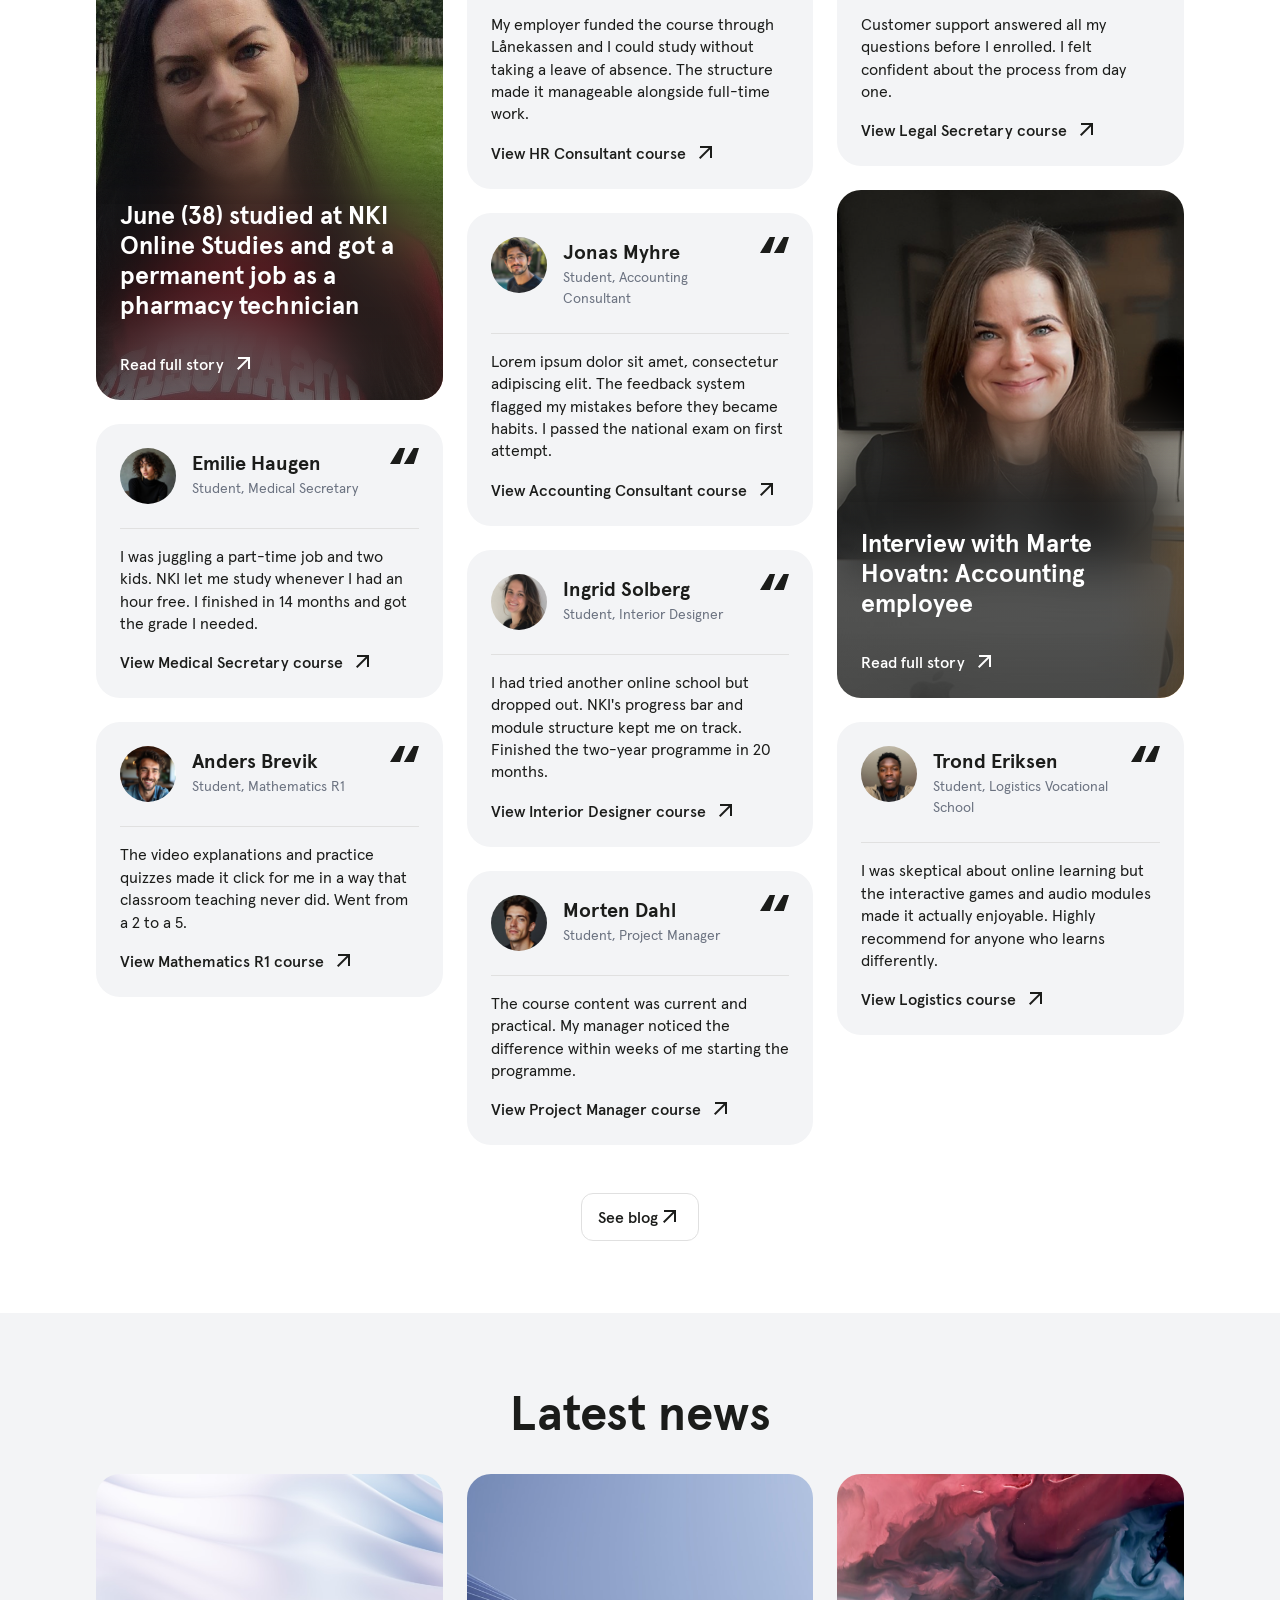
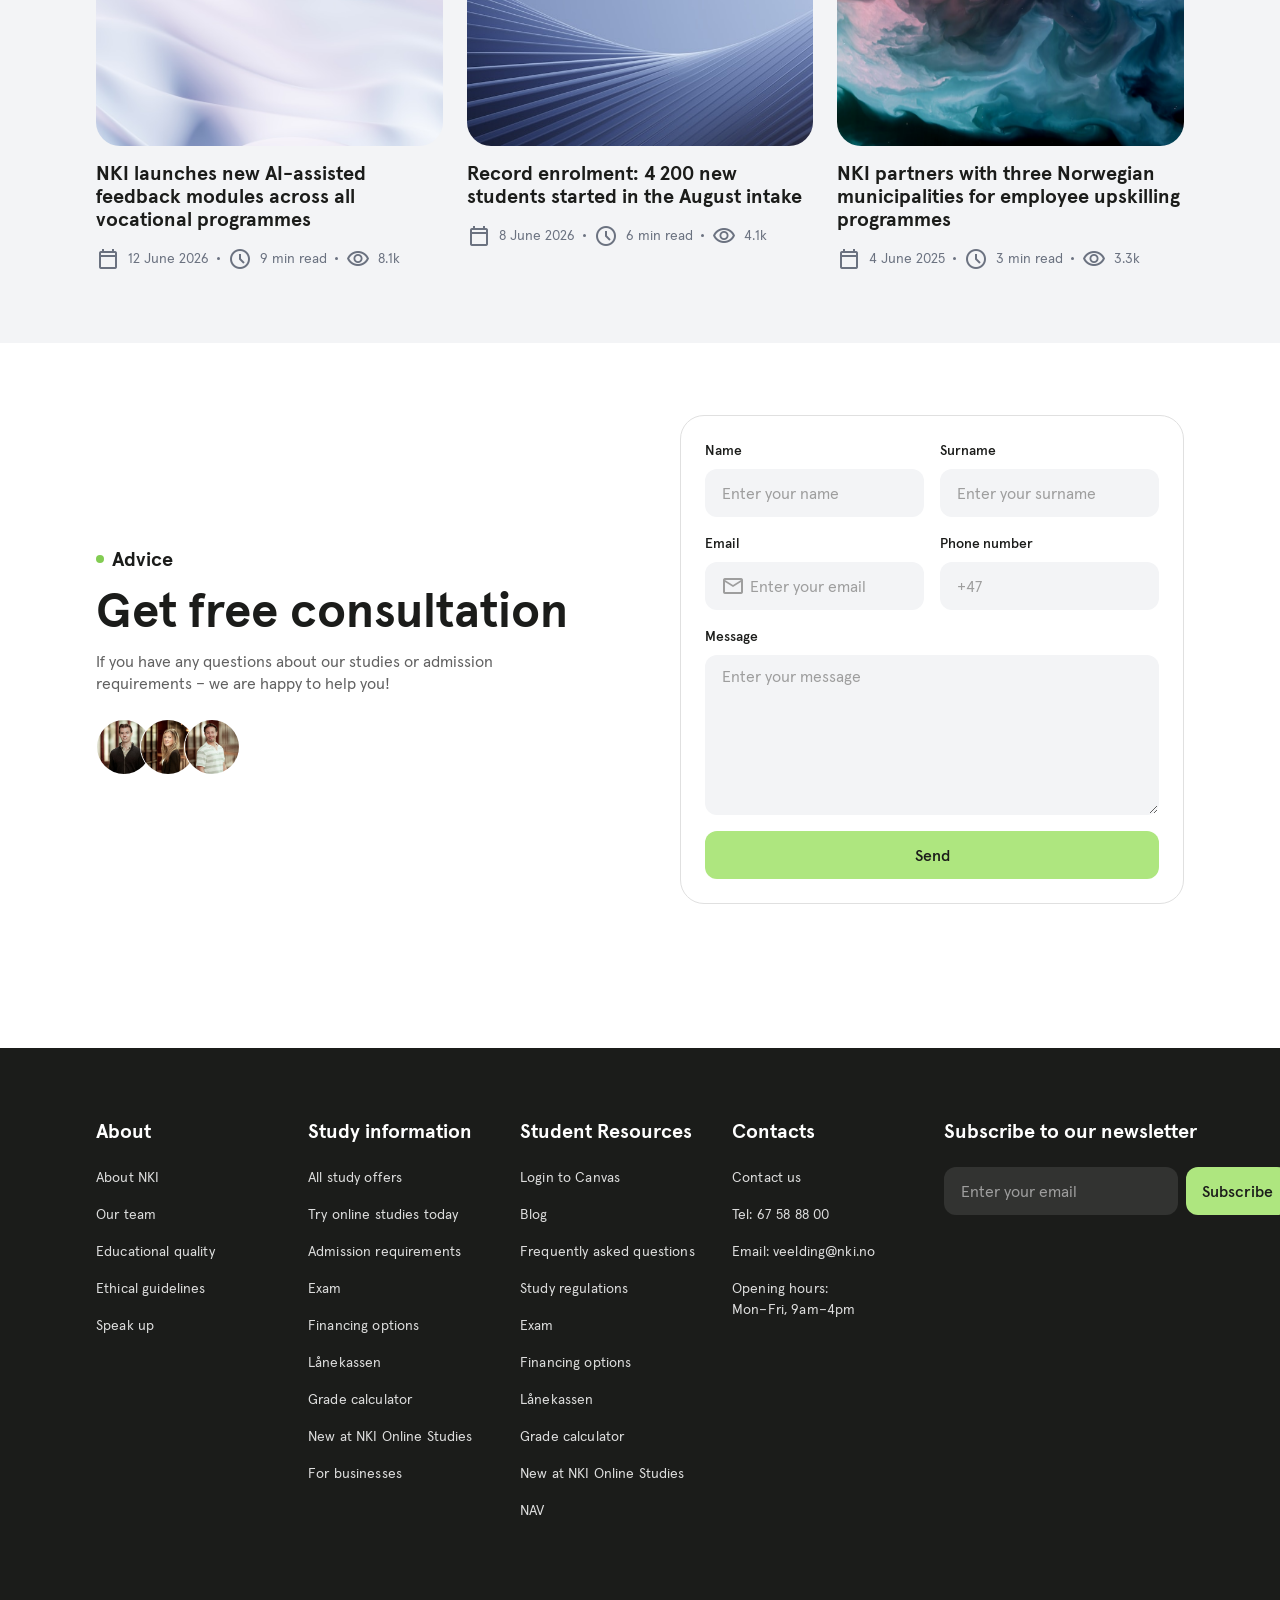
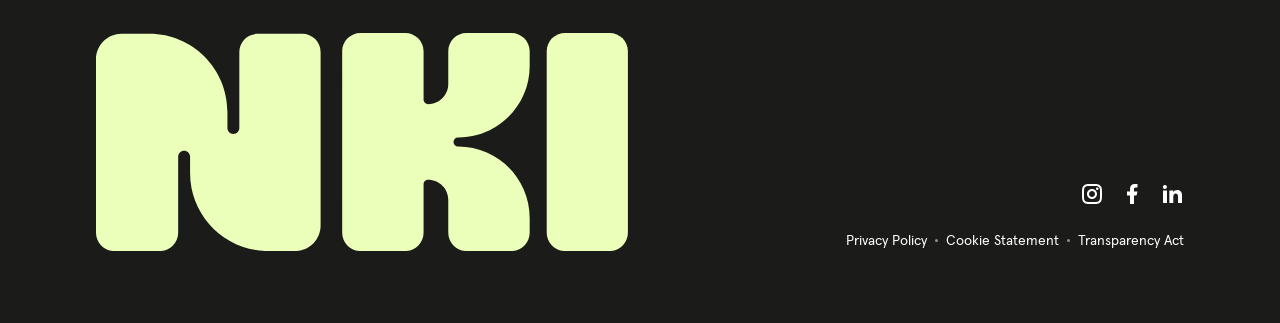
==== commit b26430f9: "For Business calc: ROI breakdown open on desktop, accordion on mobile Progressive disclosure only wh" ====
--- a/index.html
+++ b/index.html
@@ -3778,19 +3778,35 @@
       });
     });
 
-    /* ROI accordion — collapsed by default (progressive disclosure) */
+    /* ROI breakdown — progressive disclosure on mobile only. Up to 768px it is
+       a collapsed accordion; from 769px the breakdown is shown outright and the
+       header is inert (the +/- icon is hidden by CSS). */
     var roiHd = document.getElementById('bizRoiAccHd');
     if (roiHd) {
       var roiAcc = document.getElementById('bizRoiAcc');
       var roiBody = document.getElementById('bizRoiAccBody');
       var roiIcon = roiHd.querySelector('.biz-roi-acc-chev');
+      var roiMq = window.matchMedia('(max-width: 768px)');
+      var roiOpen = false; /* only meaningful on mobile */
+
+      function syncRoi() {
+        var mobile = roiMq.matches;
+        var shown = mobile ? roiOpen : true;
+        roiAcc.classList.toggle('is-open', shown);
+        roiHd.setAttribute('aria-expanded', shown ? 'true' : 'false');
+        if (roiBody) roiBody.hidden = mobile && !roiOpen;
+        /* DS icon set: add / remove (nodes 50:1914 / 50:1935) */
+        if (roiIcon) roiIcon.textContent = roiOpen ? 'remove' : 'add';
+      }
+
       roiHd.addEventListener('click', function() {
-        var open = roiAcc.classList.toggle('is-open');
-        roiHd.setAttribute('aria-expanded', open ? 'true' : 'false');
-        if (roiBody) roiBody.hidden = !open;
-        /* DS icon set: add / remove (nodes 50:1914 / 50:1935) */
-        if (roiIcon) roiIcon.textContent = open ? 'remove' : 'add';
+        if (!roiMq.matches) return; /* desktop: always expanded */
+        roiOpen = !roiOpen;
+        syncRoi();
       });
+      if (roiMq.addEventListener) roiMq.addEventListener('change', syncRoi);
+      else if (roiMq.addListener) roiMq.addListener(syncRoi);
+      syncRoi();
     }
 
     /* Disclaimer accordion (DS "Accordion tooltip", node 308-16714) */
--- a/wireframe.css
+++ b/wireframe.css
@@ -6922,9 +6922,10 @@
 .biz-scen-section .biz-roi-sub { margin-bottom: var(--spacing-12); }
 .biz-scen-section .biz-scen { margin-bottom: 0; }
 
-/* ROI accordion — progressive disclosure for "What do you get back?".
-   Same interaction pattern as the DS content accordion (header row + chevron
-   that flips when open), built on the calculator's own tokens. */
+/* ROI accordion — progressive disclosure for "What do you get back?" on mobile
+   only. From 769px up there is room for the full breakdown, so the body is
+   always shown and the header is a plain heading (no +/- affordance, not
+   clickable); at <=768px it collapses behind the DS add/remove icons. */
 .biz-roi-acc {
   border-top: 1px solid var(--border-default);
   padding-top: var(--spacing-24);
@@ -6932,6 +6933,7 @@
 .biz-roi-acc-h6 { margin-bottom: 0; }
 .biz-roi-acc-hd {
   display: flex;
+  cursor: default;
   align-items: center;
   justify-content: space-between;
   gap: var(--spacing-16);
@@ -6939,11 +6941,14 @@
   padding: 0;
   background: none;
   border: none;
-  cursor: pointer;
   font: inherit;
   color: inherit;
   text-align: left;
 }
+/* desktop: always expanded, no toggle affordance. Two classes deep so this beats
+   the Material Symbols stylesheet's own `display: block`, which loads later. */
+.biz-roi-acc .biz-roi-acc-chev { display: none; }
+.biz-roi-acc-body[hidden] { display: block; }
 .biz-roi-acc-hd:focus-visible { outline: 2px solid var(--border-focus); outline-offset: 4px; border-radius: var(--radius-8); }
 .biz-roi-acc-chev {
   font-size: 24px;
@@ -7326,6 +7331,10 @@
   .biz-calc-h6 { font-size: var(--font-size-16); }
   /* the two stacked blocks and the ROI accordion keep the 24px rhythm */
   .biz-calc-top { gap: var(--spacing-32); }
+  /* progressive disclosure only on mobile */
+  .biz-roi-acc-hd { cursor: pointer; }
+  .biz-roi-acc .biz-roi-acc-chev { display: block; }
+  .biz-roi-acc-body[hidden] { display: none; }
   .biz-seat-display > span:first-child,
   .biz-est-total { font-size: var(--font-size-31); }
   /* Hero: 16px between all three photos on mobile */
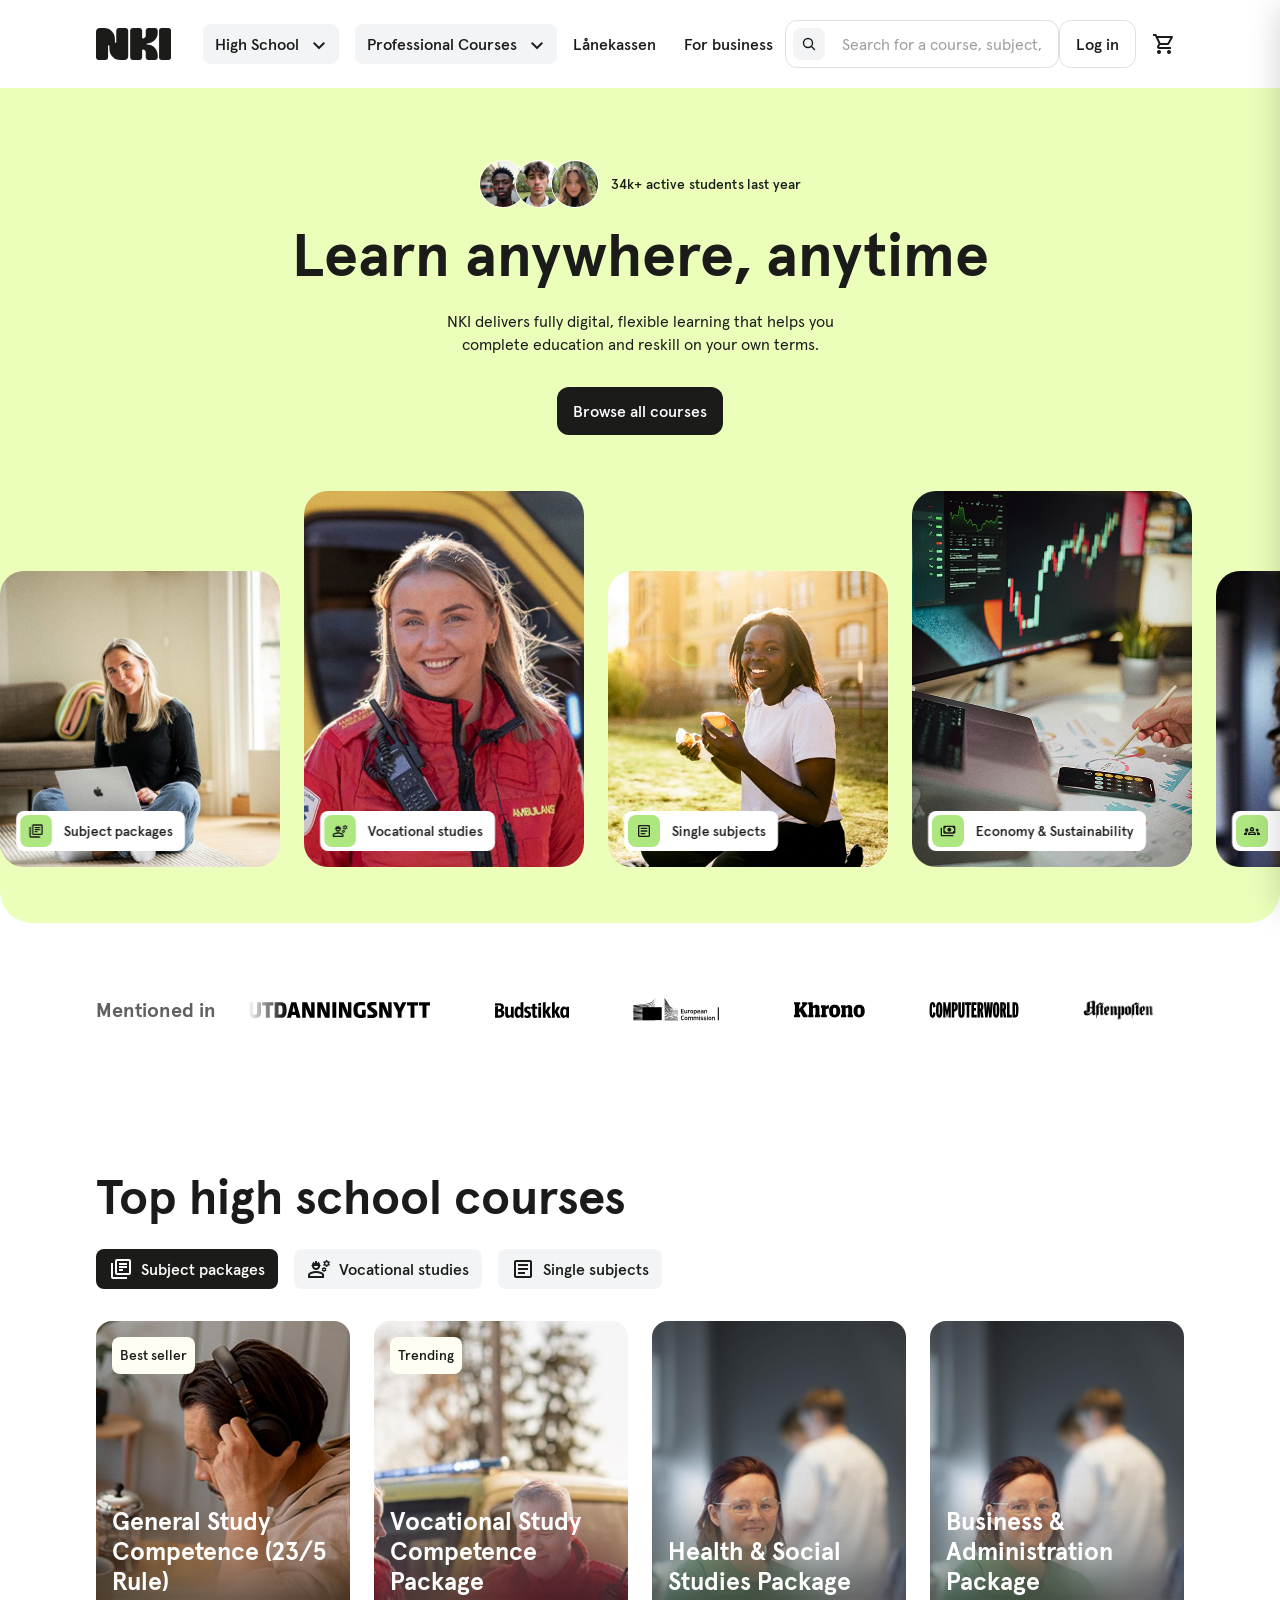
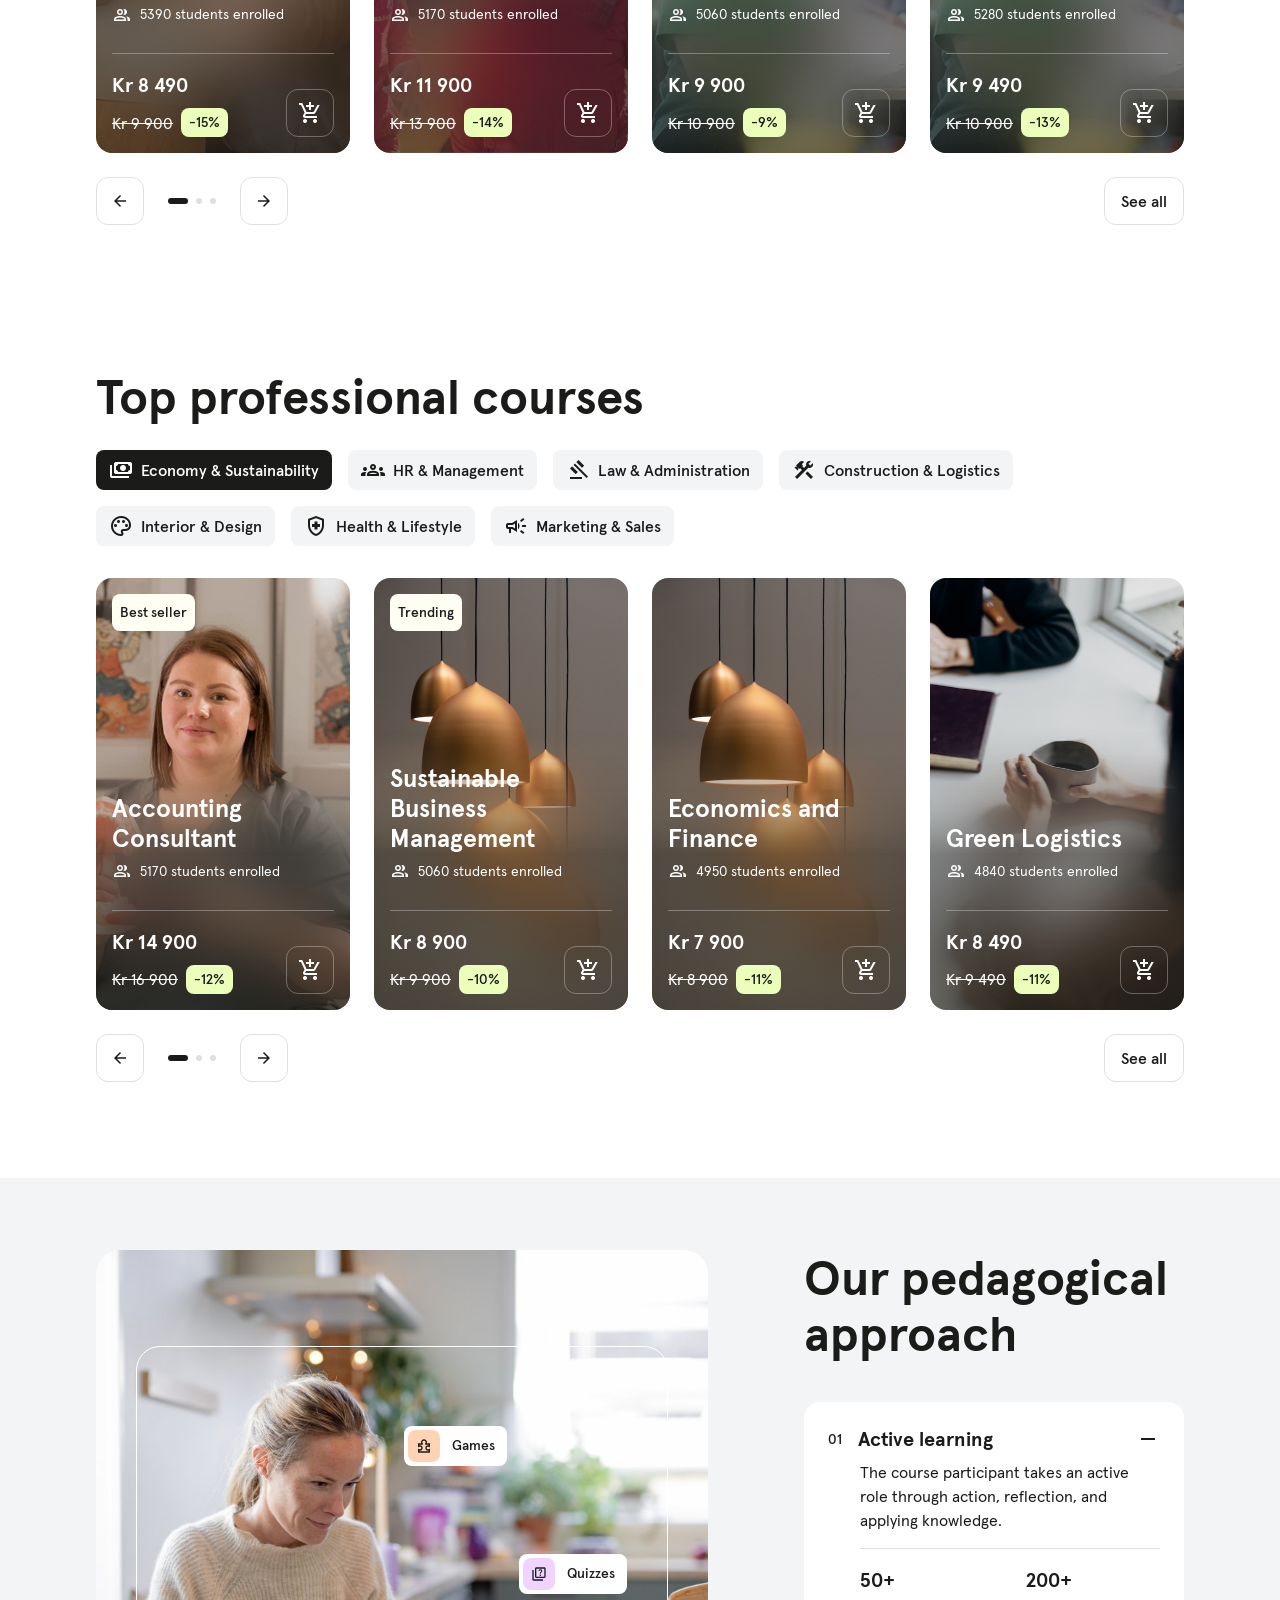
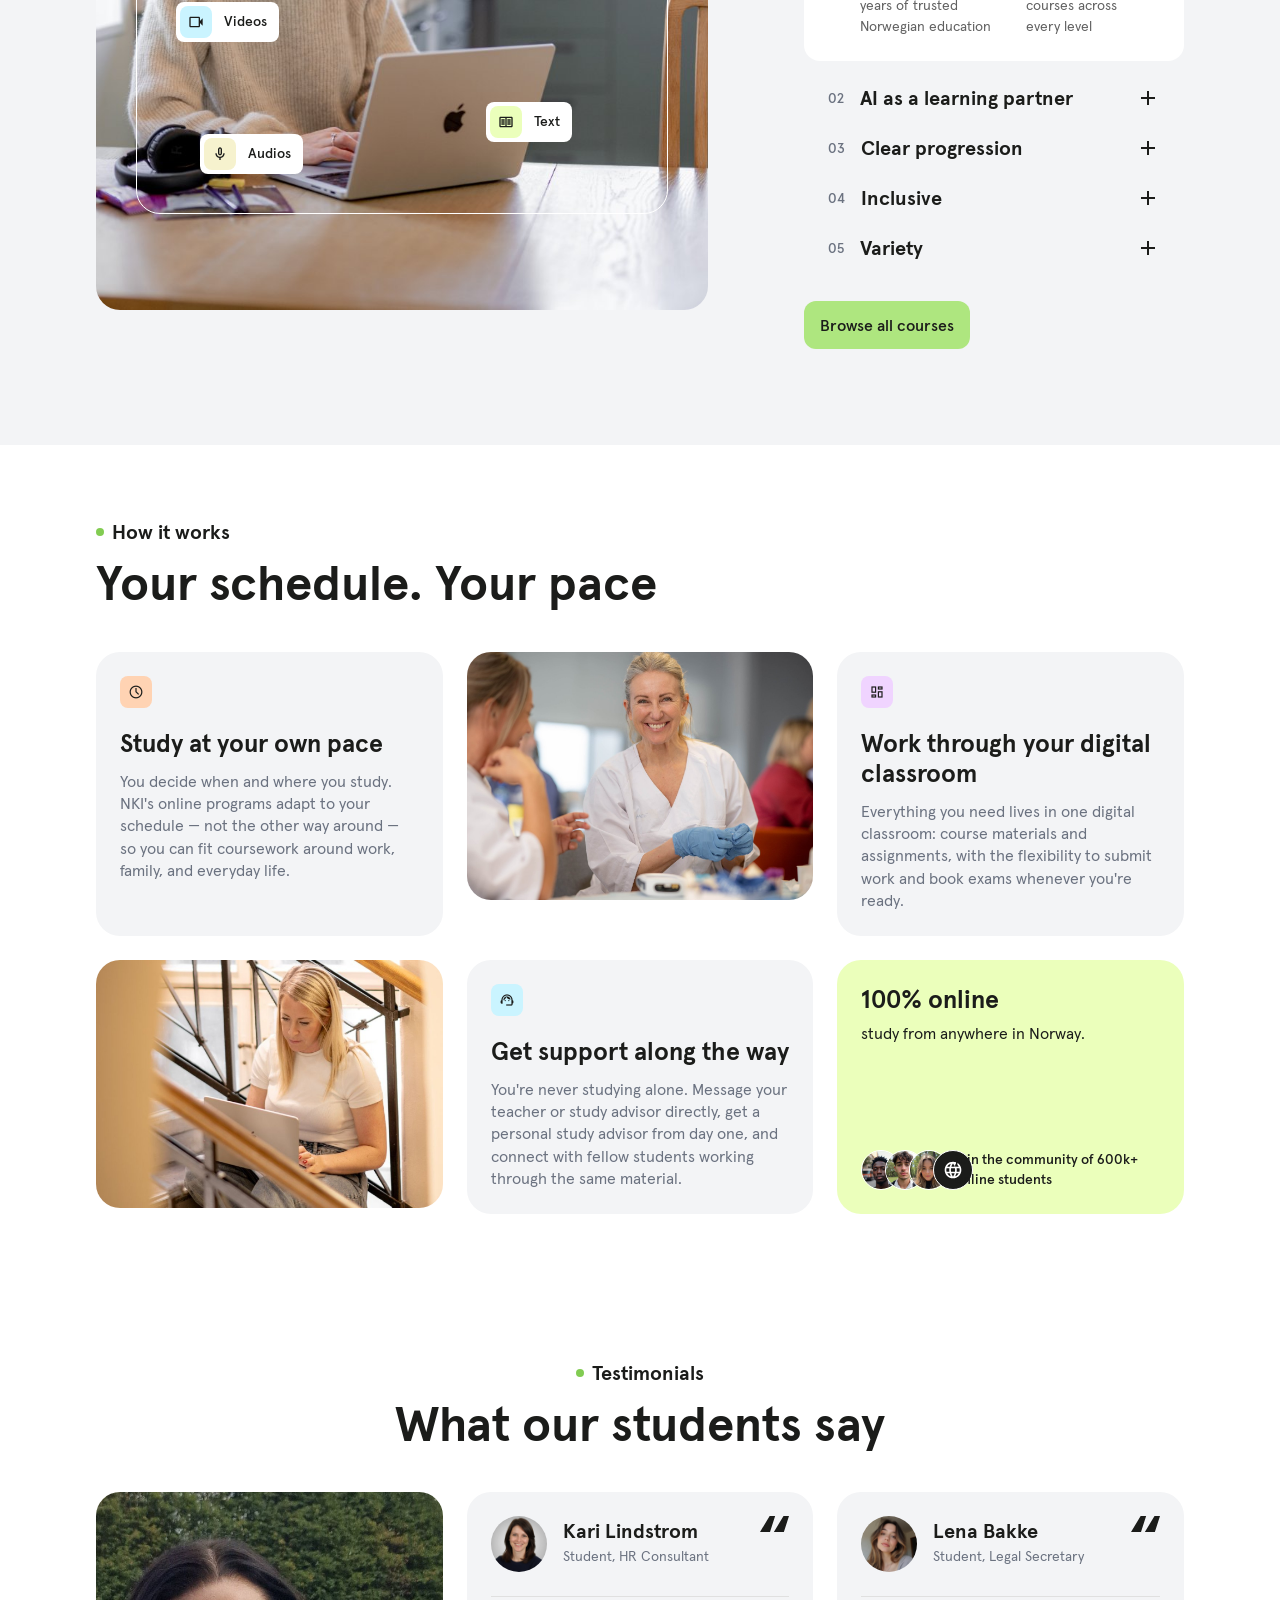
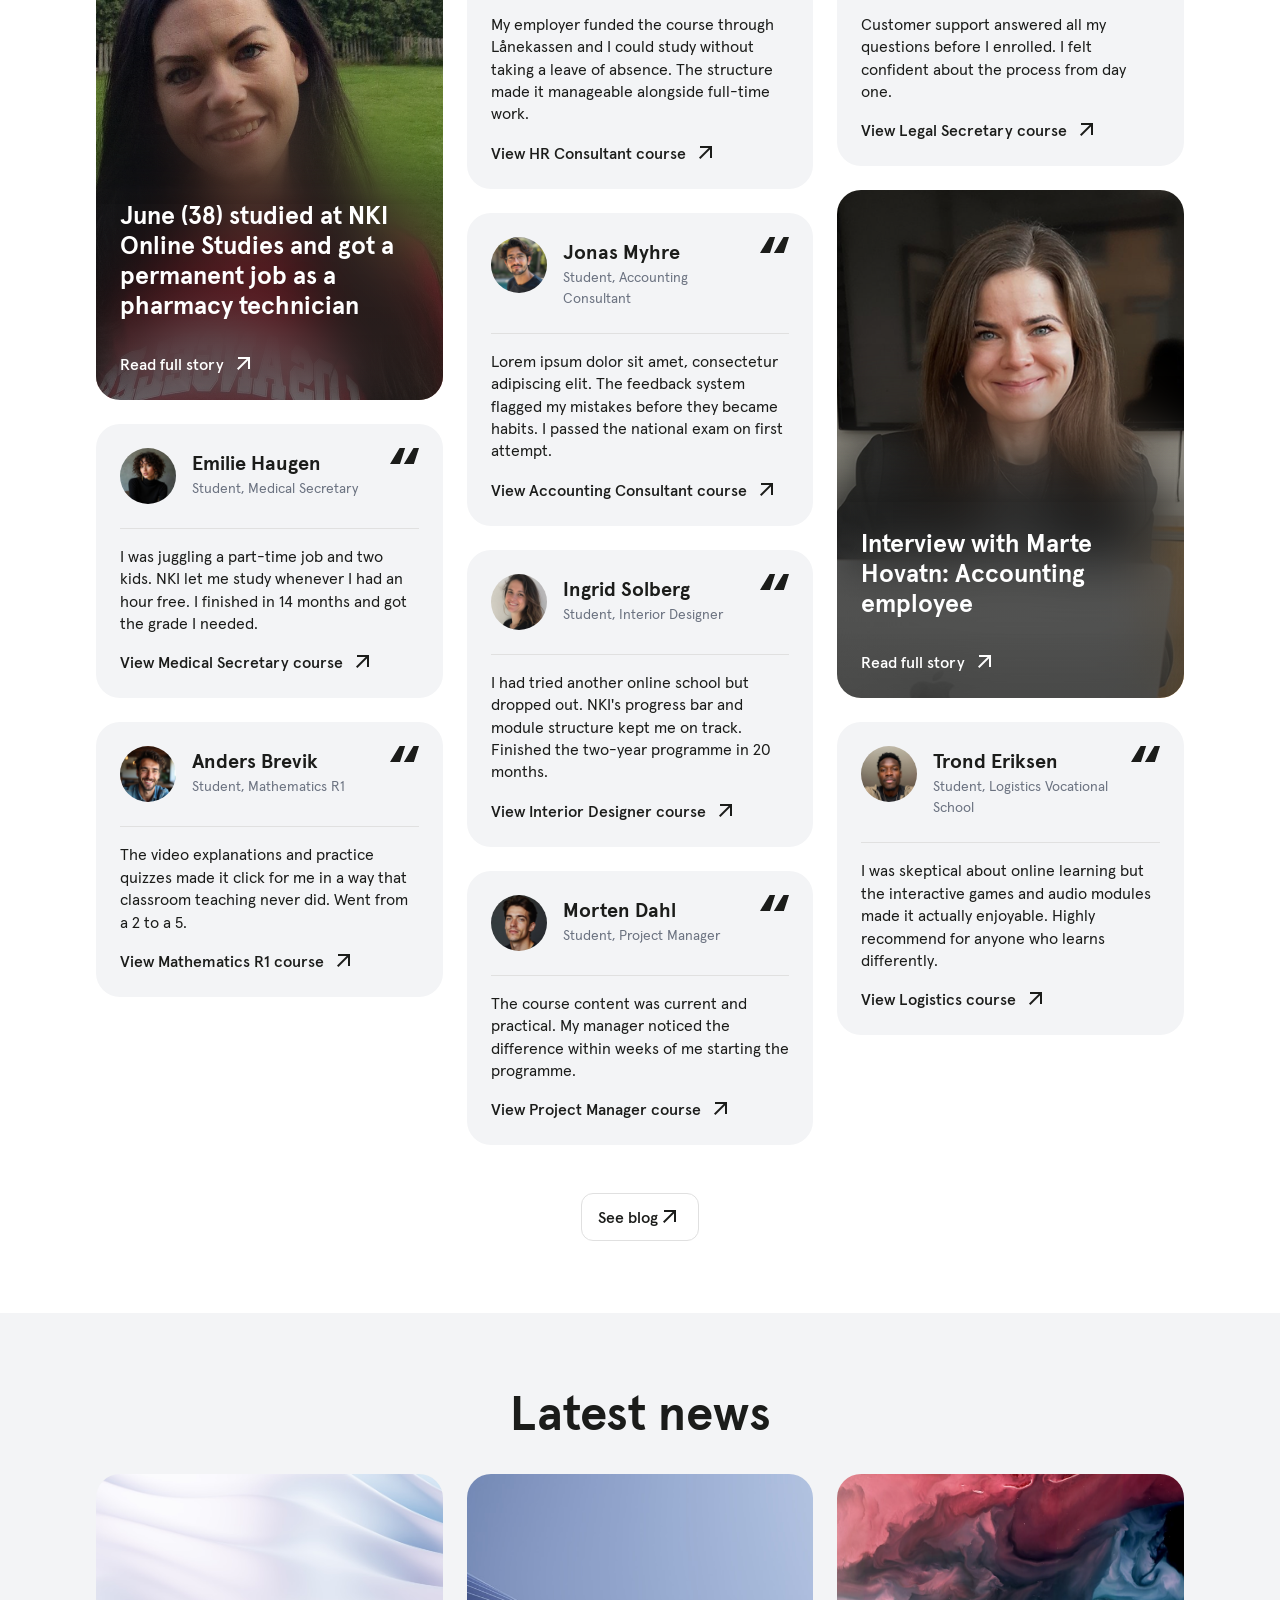
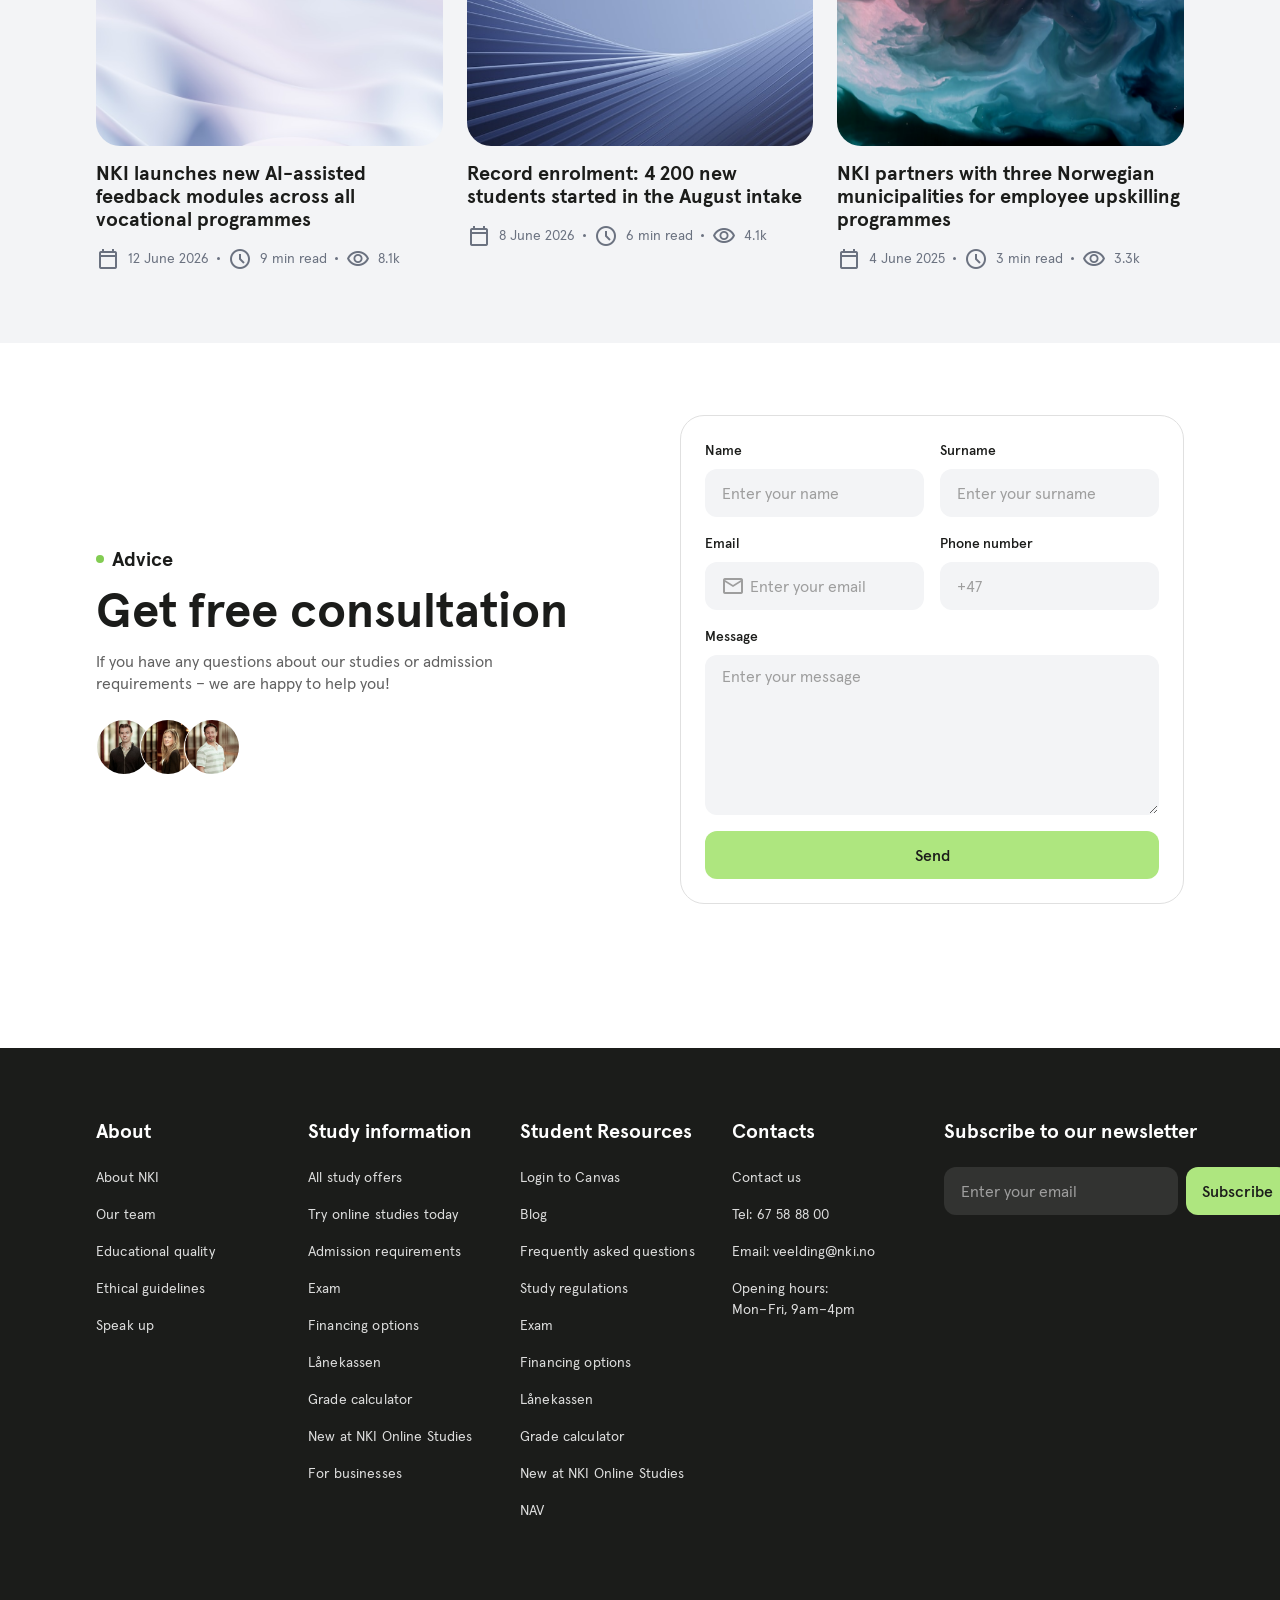
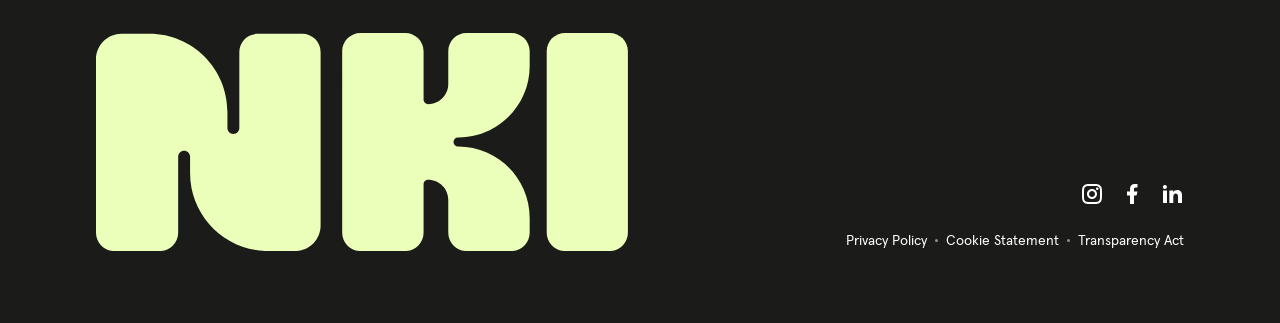
==== commit dcaafa2b: "Restore the ROI block and point "For business" at the rebuild Calculator: bring back "What do you ge" ====
--- a/index.html
+++ b/index.html
@@ -1766,29 +1766,30 @@
     showPage('blog');
   });
 
-  /* "For business" entry points → For Business landing page */
+  /* "For business" entry points → the For Business rebuild.
+     TEMPORARY: while the page is being rebuilt from scratch these point at the
+     standalone lo-fi wireframe (business-lofi.html) instead of the in-SPA
+     #page-business. Relative path, so it works locally and on GitHub Pages.
+     Revert to showPage('business') once the rebuild lands in the SPA (Stage 3). */
+  var BUSINESS_URL = 'business-lofi.html';
+
   var navBusinessLink = document.getElementById('navBusinessLink');
-  if (navBusinessLink) navBusinessLink.addEventListener('click', function(e) {
-    e.preventDefault();
-    showPage('business');
-  });
+  if (navBusinessLink) navBusinessLink.href = BUSINESS_URL;
+
   var mobBusinessLink = document.getElementById('mobBusinessLink');
-  if (mobBusinessLink) mobBusinessLink.addEventListener('click', function(e) {
-    e.preventDefault();
-    closeMobMenu();
-    showPage('business');
-  });
+  if (mobBusinessLink) mobBusinessLink.href = BUSINESS_URL;
+
   var footerBusinessLink = document.getElementById('footerBusinessLink');
-  if (footerBusinessLink) footerBusinessLink.addEventListener('click', function(e) {
-    e.preventDefault();
-    showPage('business');
-  });
+  if (footerBusinessLink) footerBusinessLink.href = BUSINESS_URL;
 
   /* ── Hash routing: makes the parameter-free pages shareable by URL
      (e.g. .../#business). Deep-state pages (course, checkout, …) are not
      mapped and simply clear the hash when shown. ── */
   var HASH_TO_PAGE = { '#home': 'home', '#business': 'business', '#blog': 'blog', '#search': 'search', '#cart': 'cart' };
   function routeFromHash() {
+    /* TEMPORARY, pairs with BUSINESS_URL above: old #business links land on the
+       rebuild rather than the page it replaces. Remove with the redirect at Stage 3. */
+    if (window.location.hash === '#business') { window.location.replace(BUSINESS_URL); return; }
     var p = HASH_TO_PAGE[window.location.hash];
     if (p) showPage(p);
   }
--- a/wireframe.css
+++ b/wireframe.css
@@ -6971,7 +6971,7 @@
 .biz-calc-cap--section { margin-top: var(--spacing-32); }
 .biz-seat-display { display: flex; align-items: baseline; gap: var(--spacing-12); }
 .biz-seat-display > span:first-child {
-  font-size: var(--font-size-39);
+  font-size: var(--font-size-25);
   font-weight: 700;
   color: var(--text-primary);
   line-height: 1;
@@ -7022,7 +7022,7 @@
 
 .biz-calc-estimate { display: flex; flex-direction: column; }
 .biz-est-total {
-  font-size: var(--font-size-39);
+  font-size: var(--font-size-25);
   font-weight: 700;
   color: var(--text-primary);
   line-height: 1;
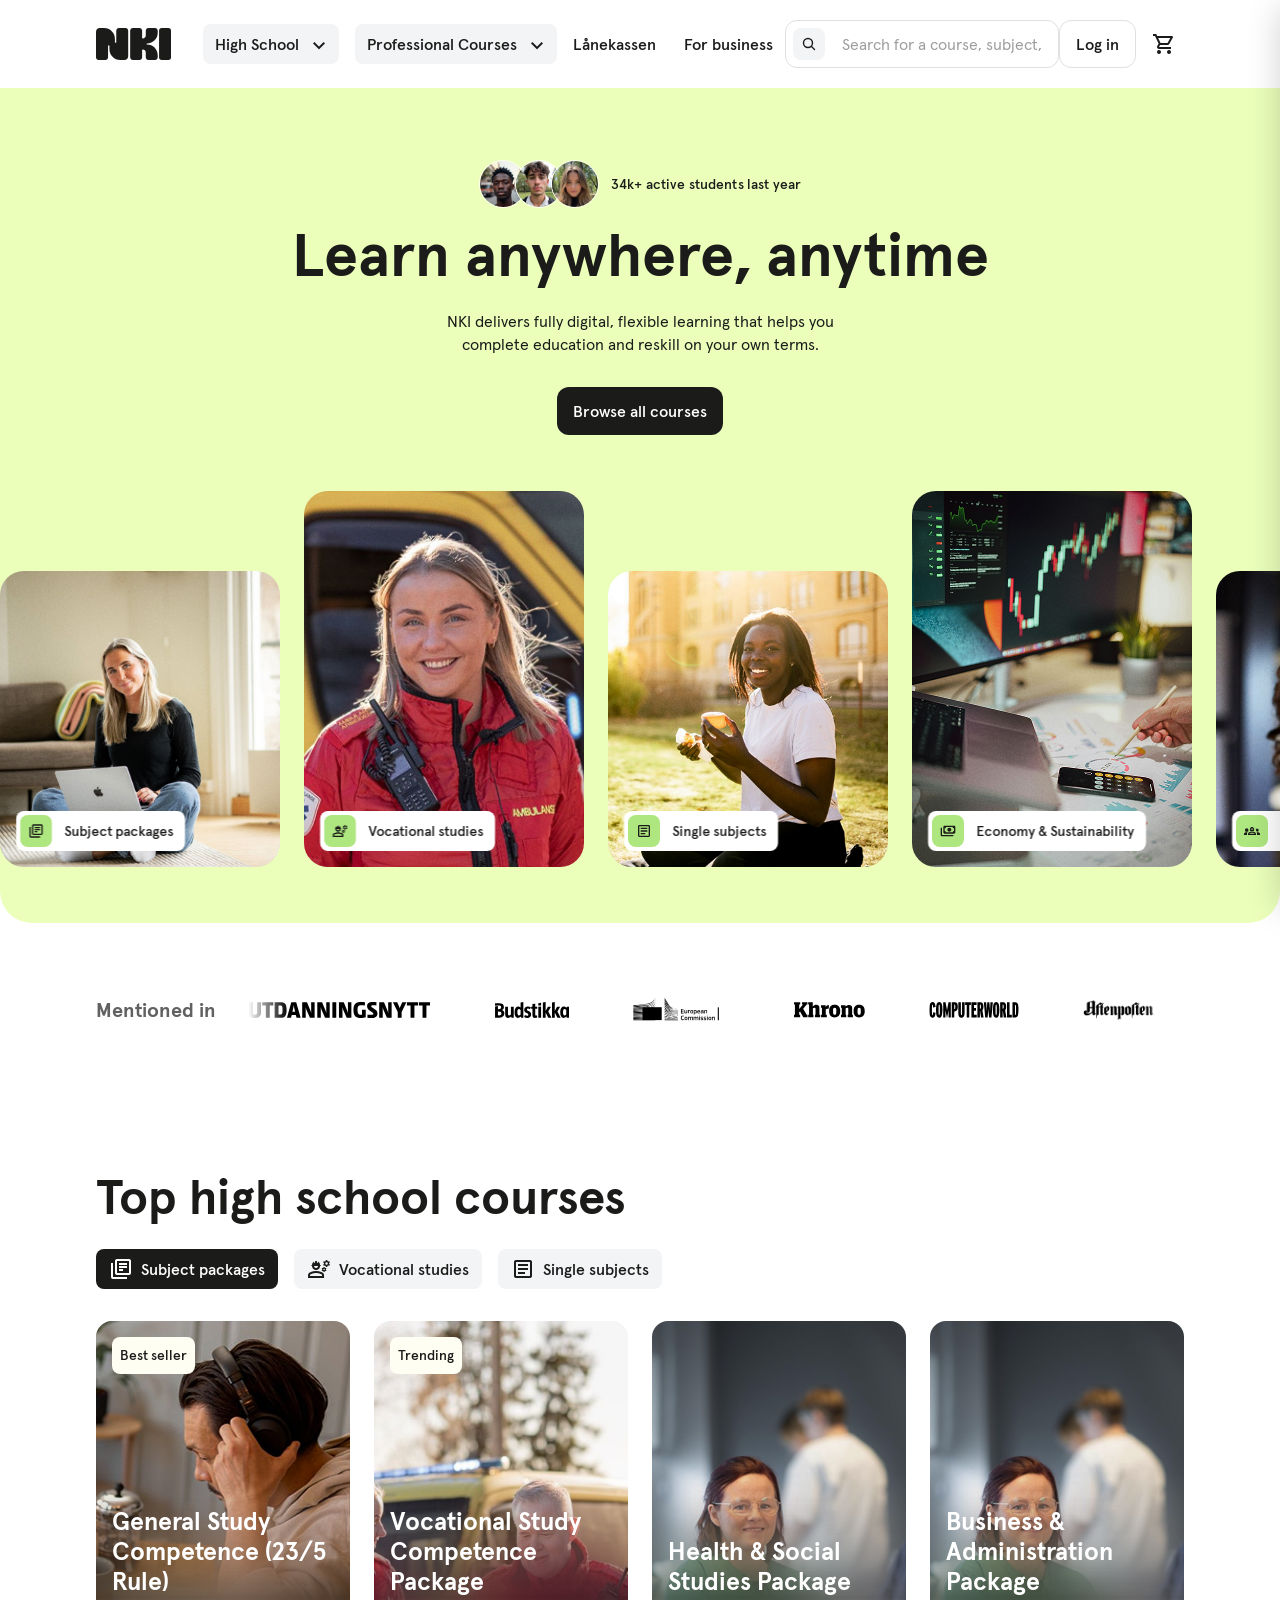
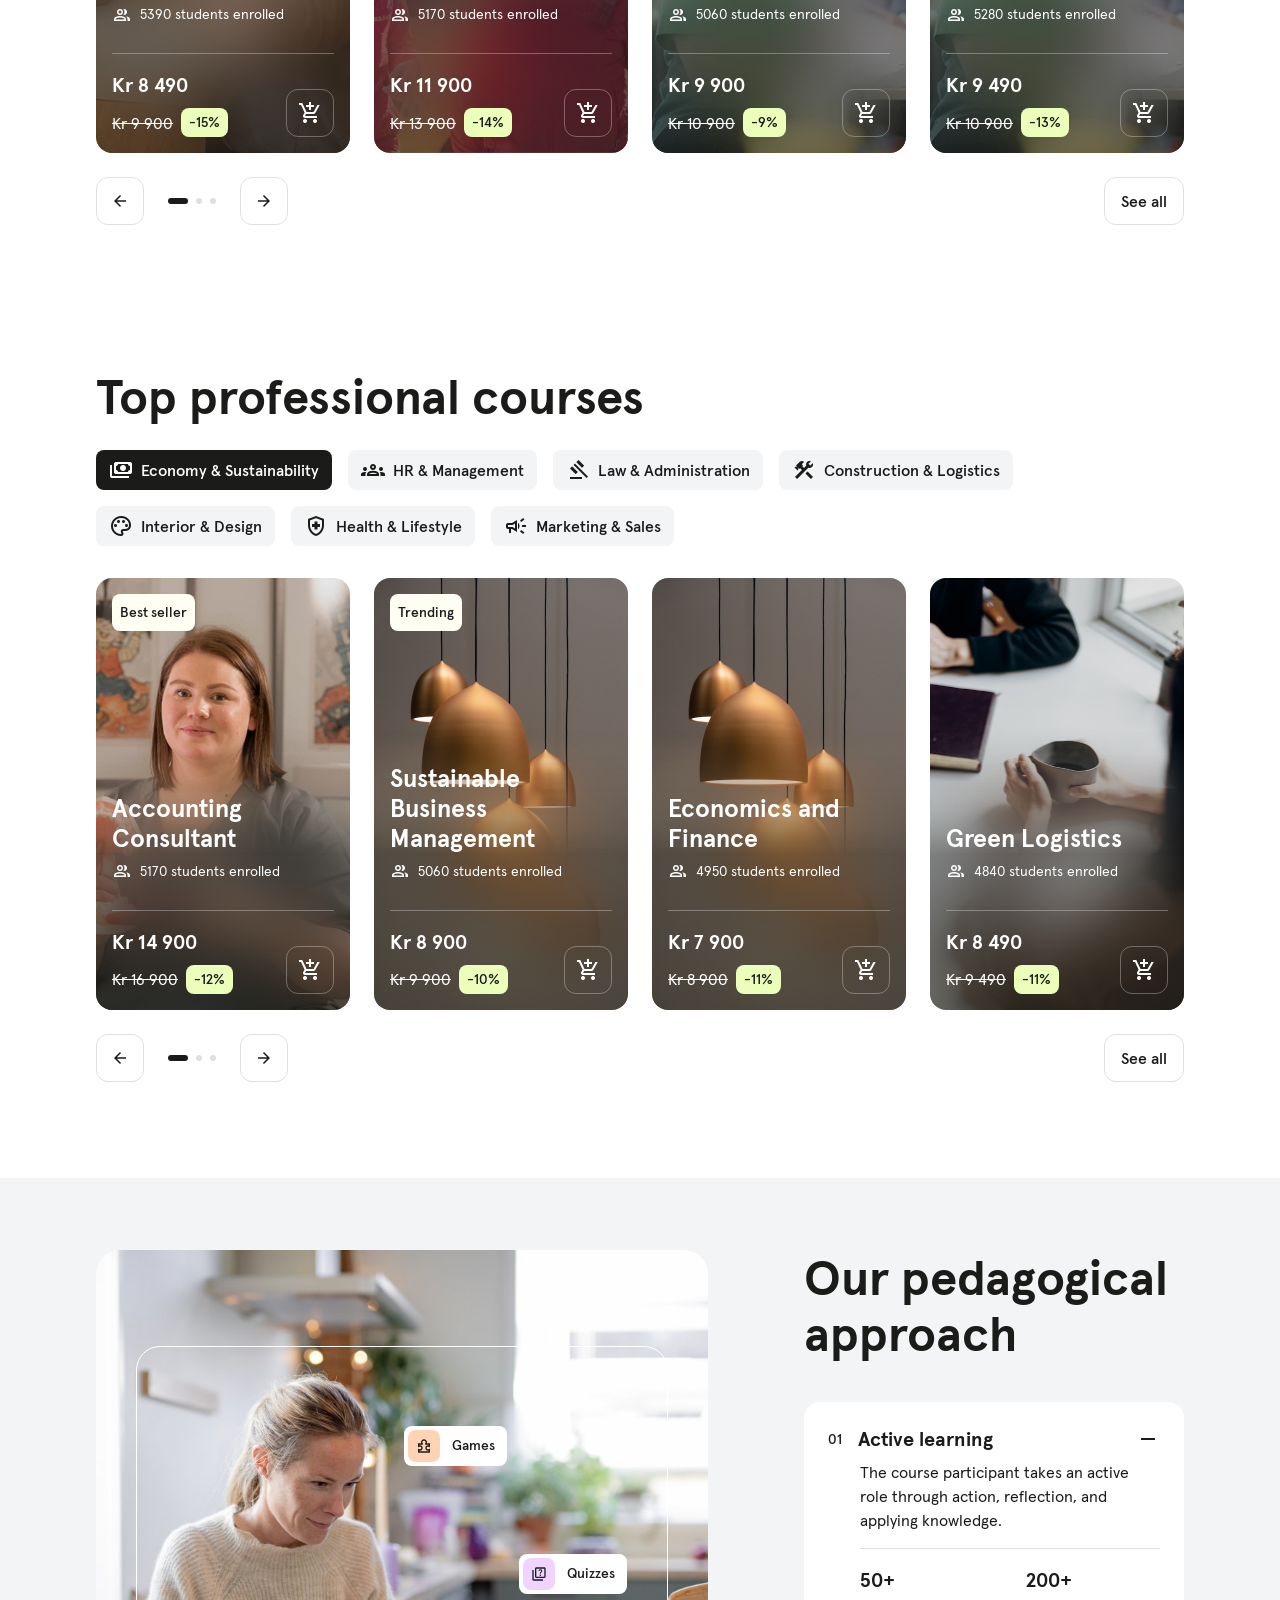
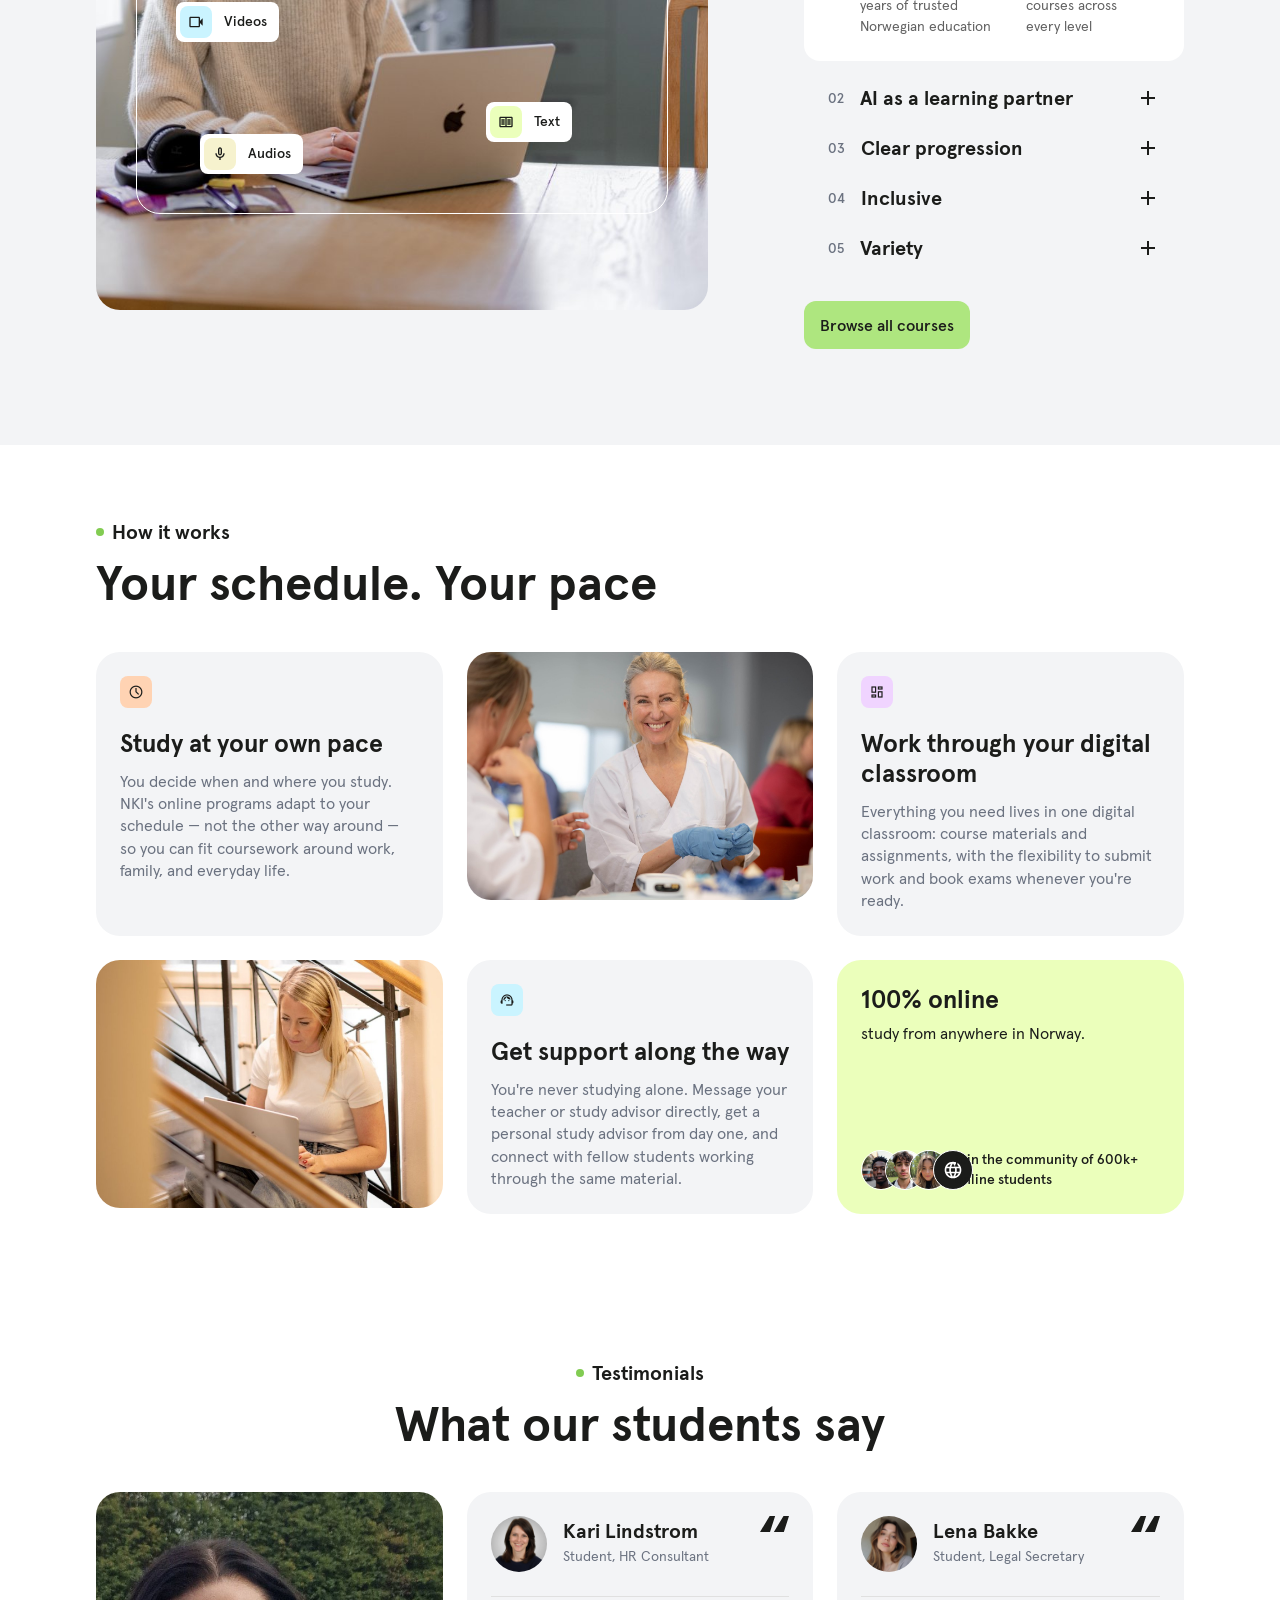
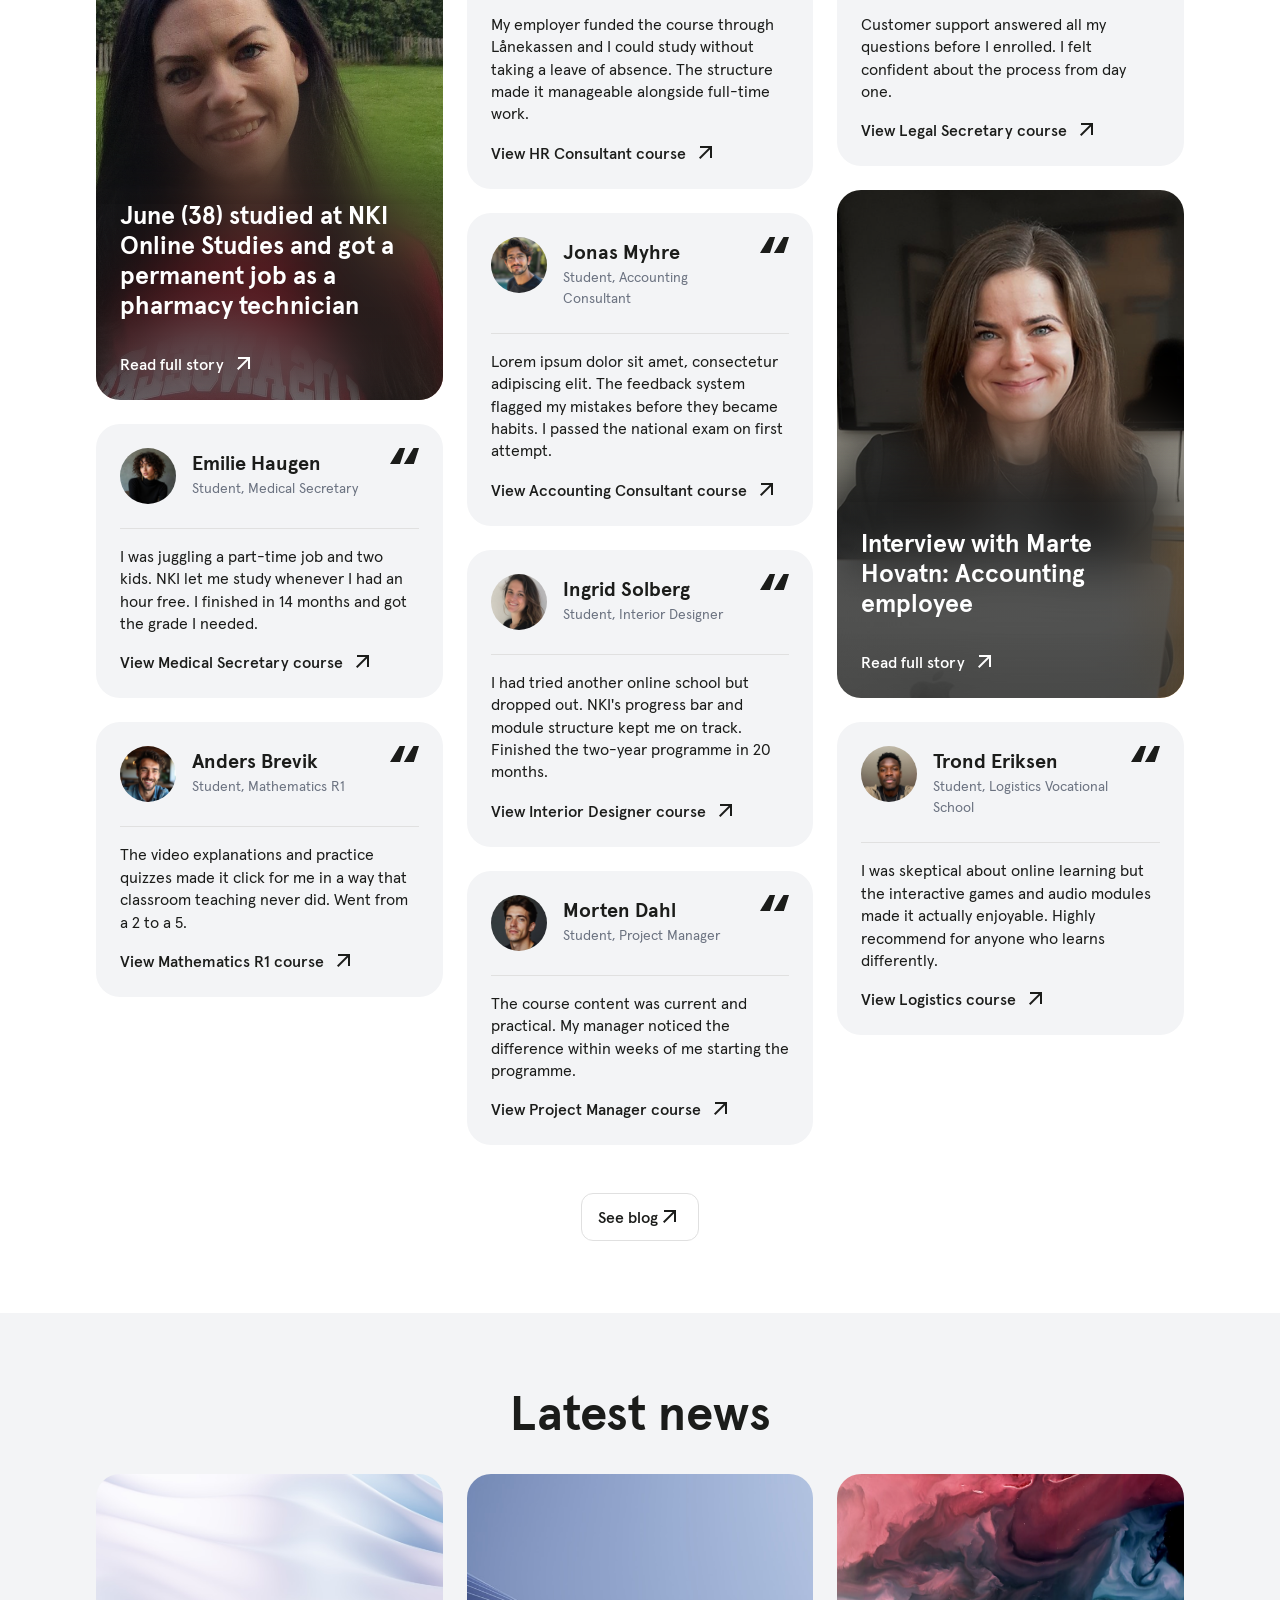
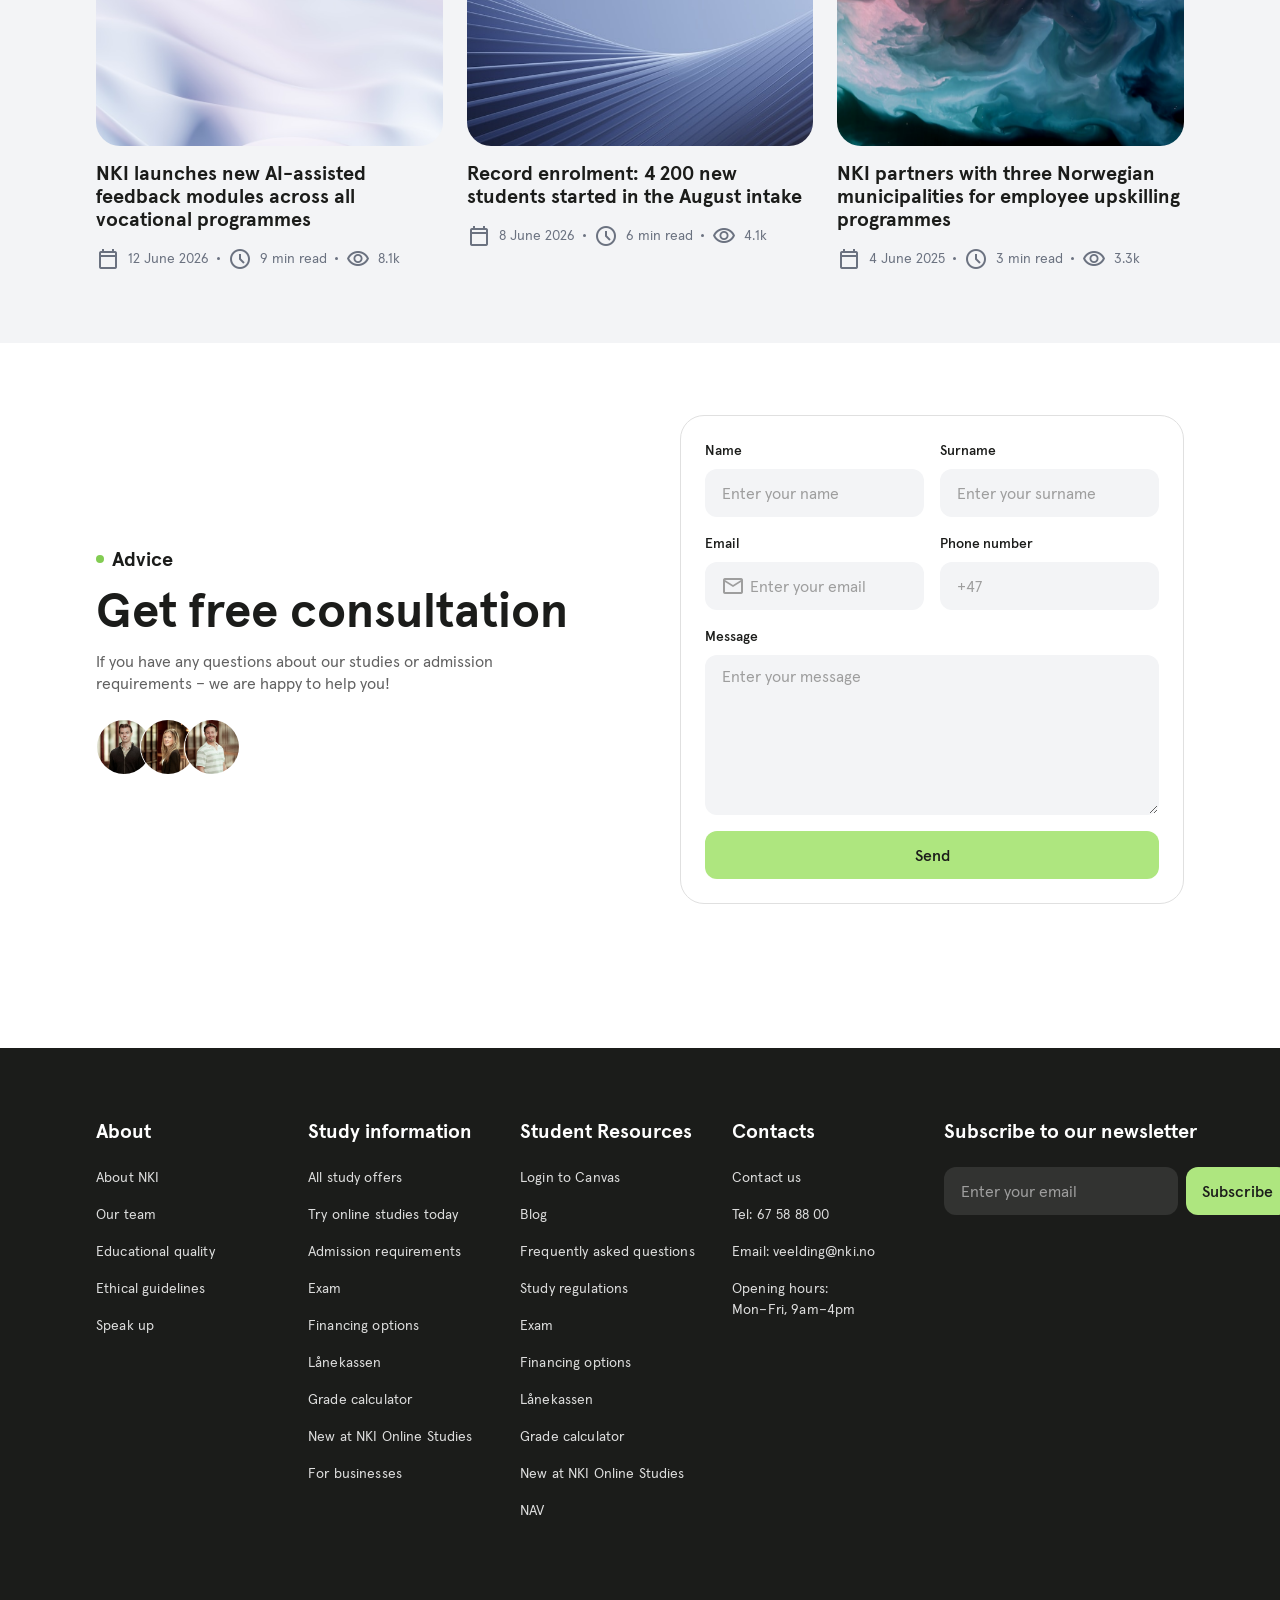
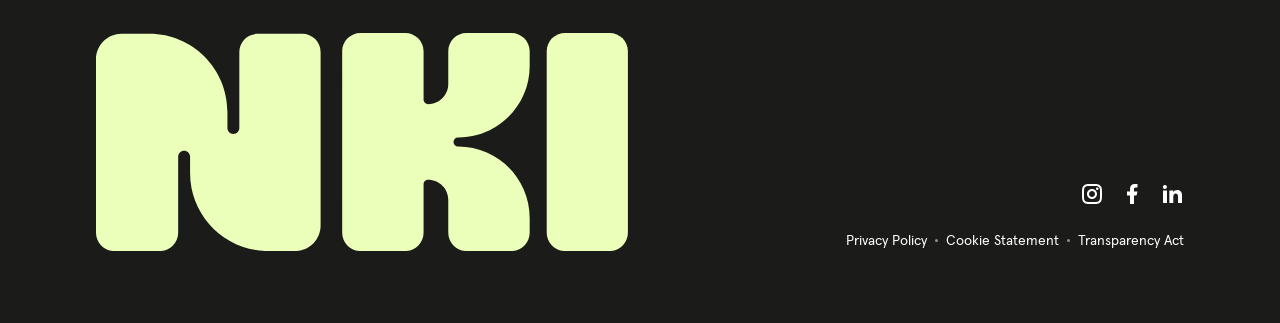
==== commit 79ac9b8e: "Hardcode the "For business" hrefs instead of setting them from JS The three entry points had href="#" ====
--- a/index.html
+++ b/index.html
@@ -223,7 +223,10 @@
 
         <!-- Tab 6–7: Plain links -->
         <li class="nav-item"><a href="#" class="nav-tab plain">Lånekassen</a></li>
-        <li class="nav-item"><a href="#" class="nav-tab plain" id="navBusinessLink">For business</a></li>
+        <!-- TEMPORARY: points at the standalone lo-fi rebuild rather than the in-SPA
+             #page-business. Hardcoded in the markup (not set from JS) so the link works
+             even if the page script fails. Reverts at Stage 3. -->
+        <li class="nav-item"><a href="business-lofi.html" class="nav-tab plain" id="navBusinessLink">For business</a></li>
 
       </ul>
     </nav>
@@ -359,7 +362,7 @@
           </button>
         </li>
         <li><a href="#" class="mob-nav-link">Lånekassen</a></li>
-        <li><a href="#" class="mob-nav-link" id="mobBusinessLink">For business</a></li>
+        <li><a href="business-lofi.html" class="mob-nav-link" id="mobBusinessLink">For business</a></li>
       </ul>
     </nav>
     <div class="mob-menu-footer">
@@ -1359,7 +1362,7 @@
           <li><a href="#">Lånekassen</a></li>
           <li><a href="#">Grade calculator</a></li>
           <li><a href="#">New at NKI Online Studies</a></li>
-          <li><a href="#" id="footerBusinessLink">For businesses</a></li>
+          <li><a href="business-lofi.html" id="footerBusinessLink">For businesses</a></li>
         </ul>
       </div>
 
@@ -1767,20 +1770,12 @@
   });
 
   /* "For business" entry points → the For Business rebuild.
-     TEMPORARY: while the page is being rebuilt from scratch these point at the
-     standalone lo-fi wireframe (business-lofi.html) instead of the in-SPA
-     #page-business. Relative path, so it works locally and on GitHub Pages.
-     Revert to showPage('business') once the rebuild lands in the SPA (Stage 3). */
+     TEMPORARY: while the page is rebuilt from scratch, the three entry points
+     (header nav, mobile menu, footer) point at the standalone lo-fi wireframe
+     instead of the in-SPA #page-business. Those hrefs are hardcoded in the markup
+     so they work as plain links with no JS involved — search for business-lofi.html.
+     Nothing to wire up here. Revert to showPage('business') at Stage 3. */
   var BUSINESS_URL = 'business-lofi.html';
-
-  var navBusinessLink = document.getElementById('navBusinessLink');
-  if (navBusinessLink) navBusinessLink.href = BUSINESS_URL;
-
-  var mobBusinessLink = document.getElementById('mobBusinessLink');
-  if (mobBusinessLink) mobBusinessLink.href = BUSINESS_URL;
-
-  var footerBusinessLink = document.getElementById('footerBusinessLink');
-  if (footerBusinessLink) footerBusinessLink.href = BUSINESS_URL;
 
   /* ── Hash routing: makes the parameter-free pages shareable by URL
      (e.g. .../#business). Deep-state pages (course, checkout, …) are not
